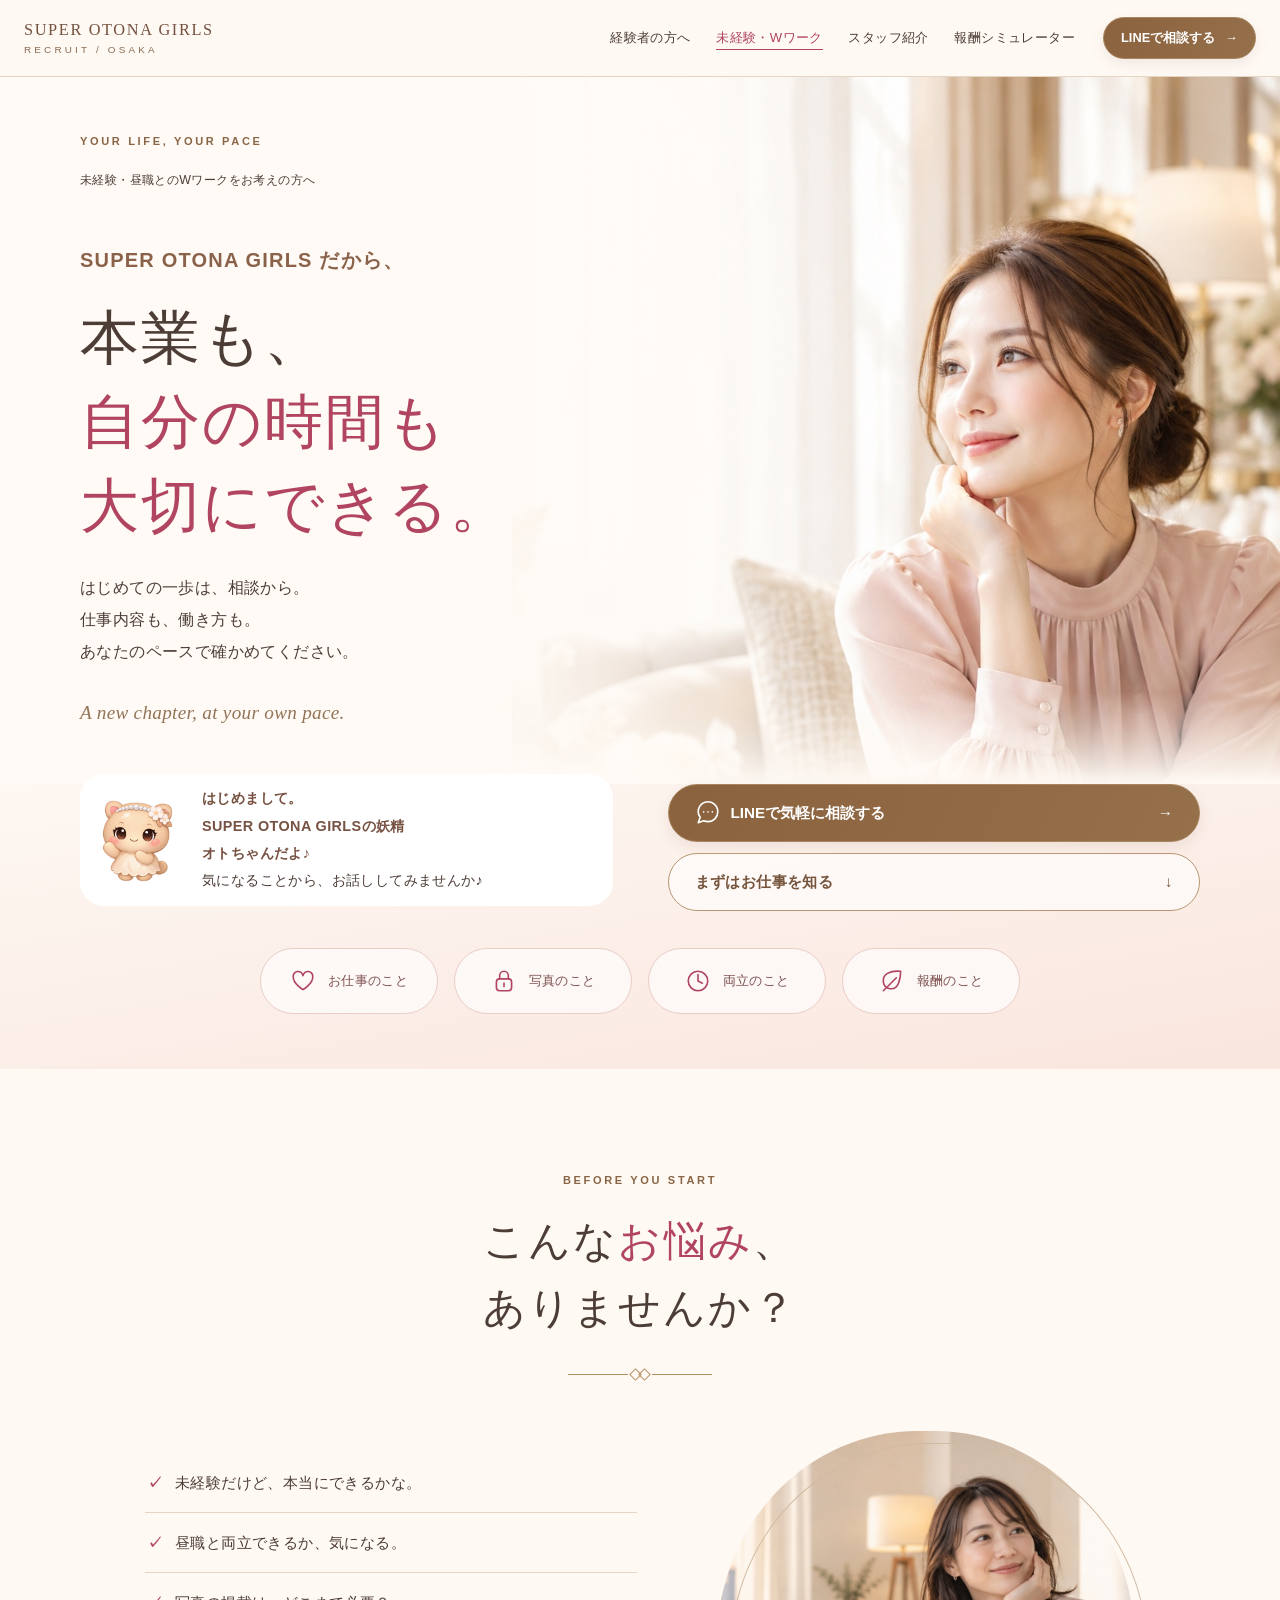
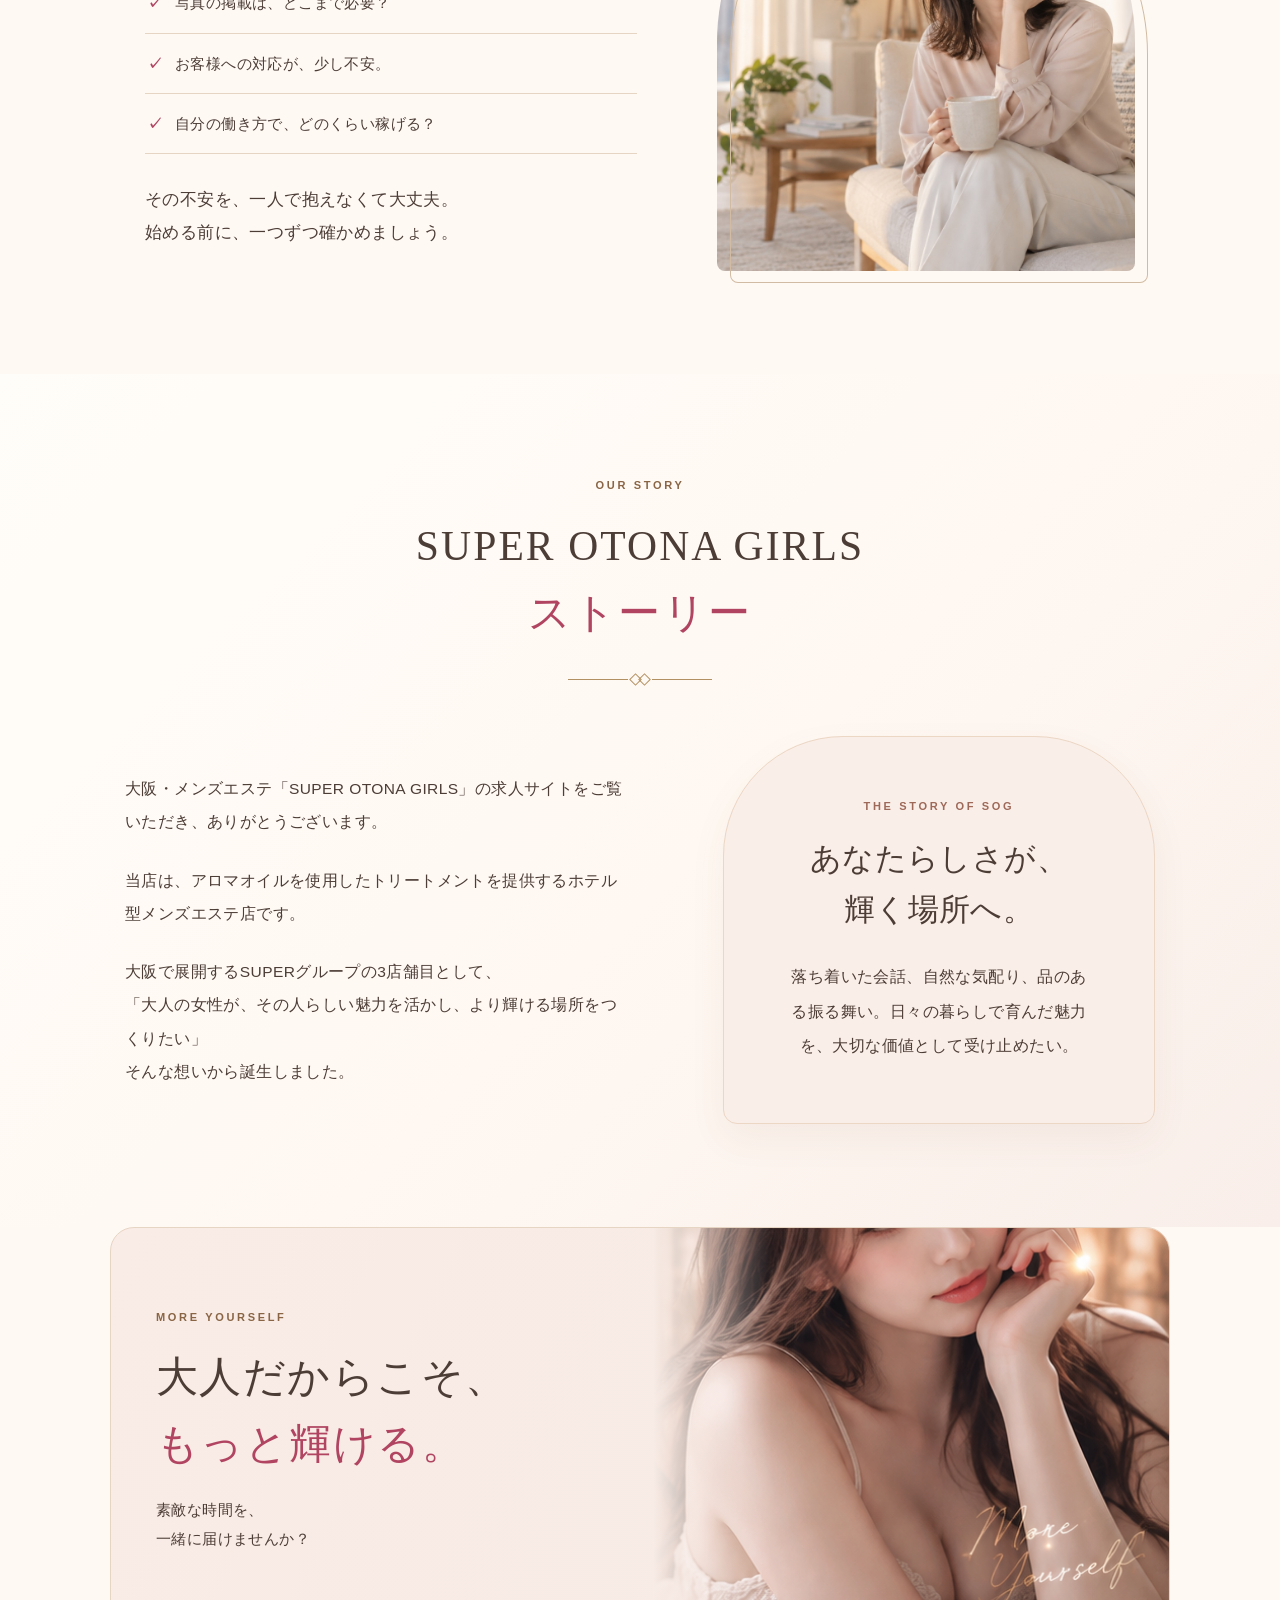
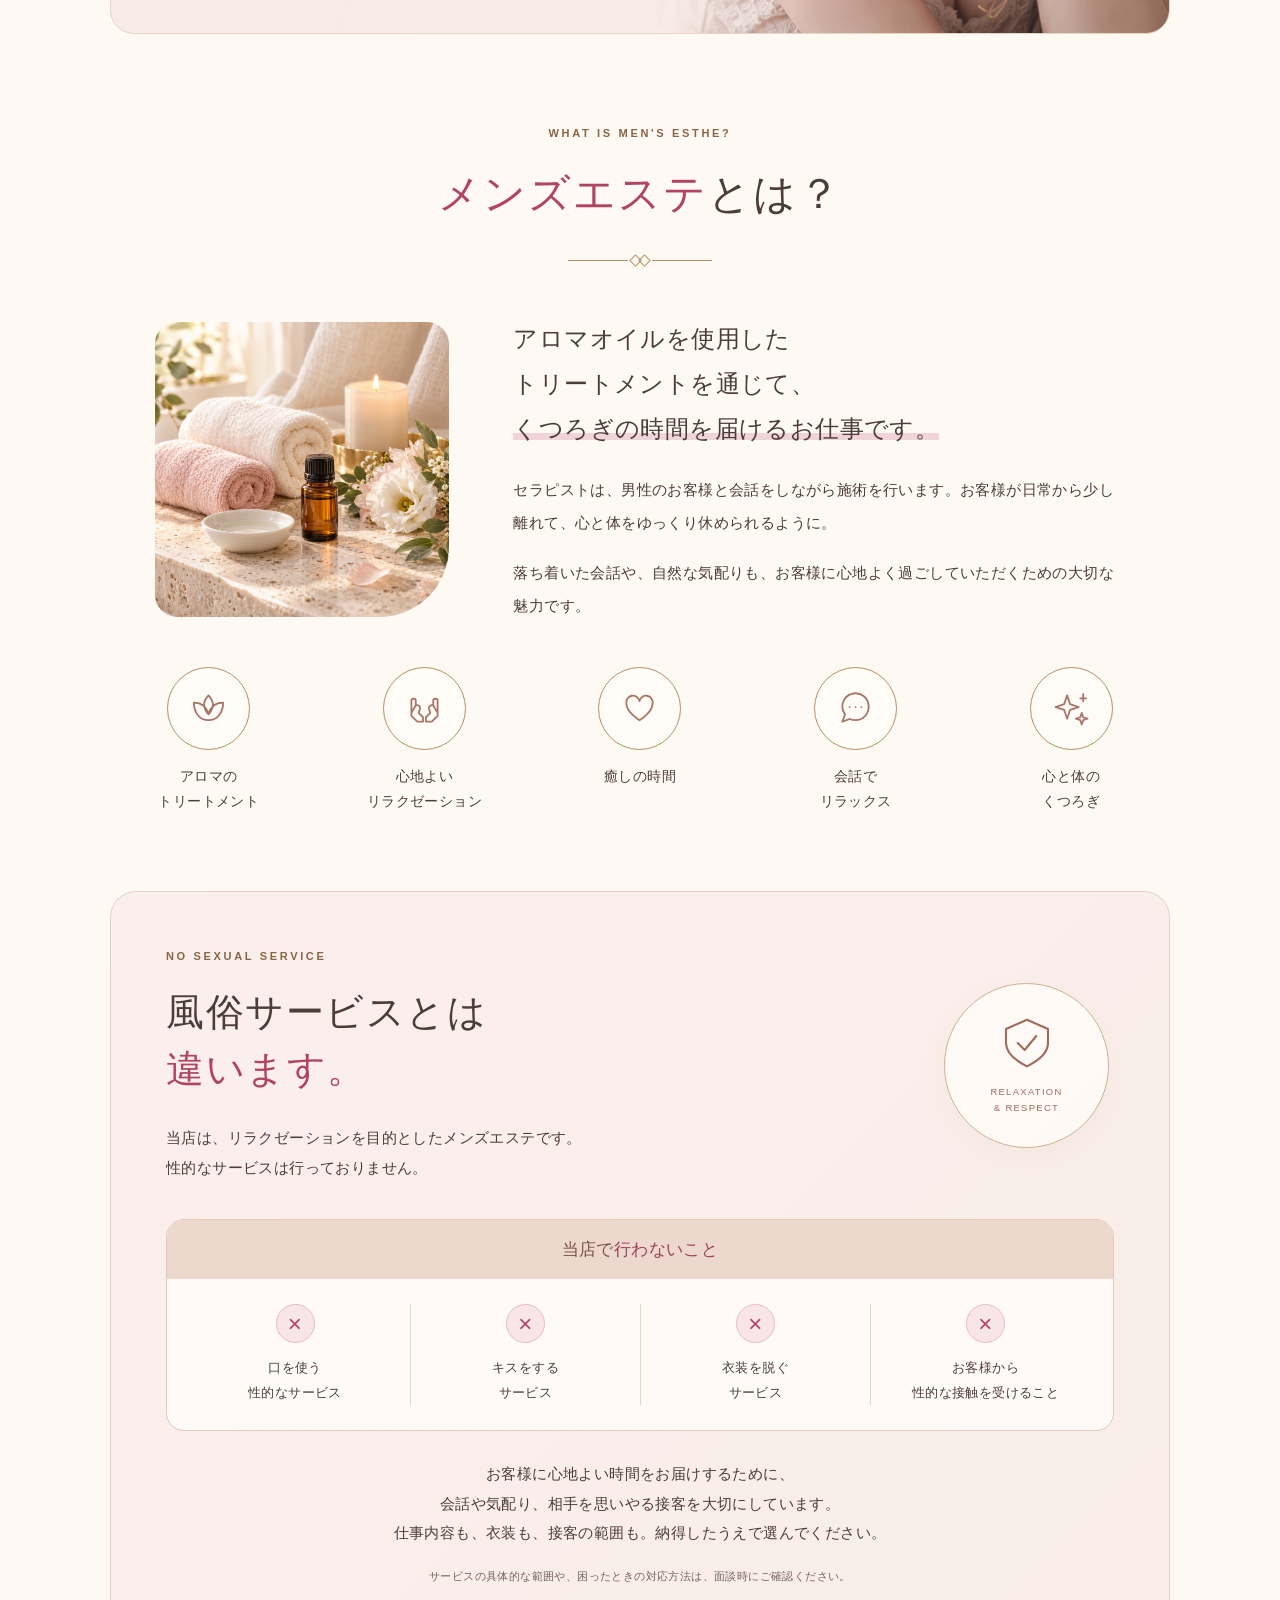
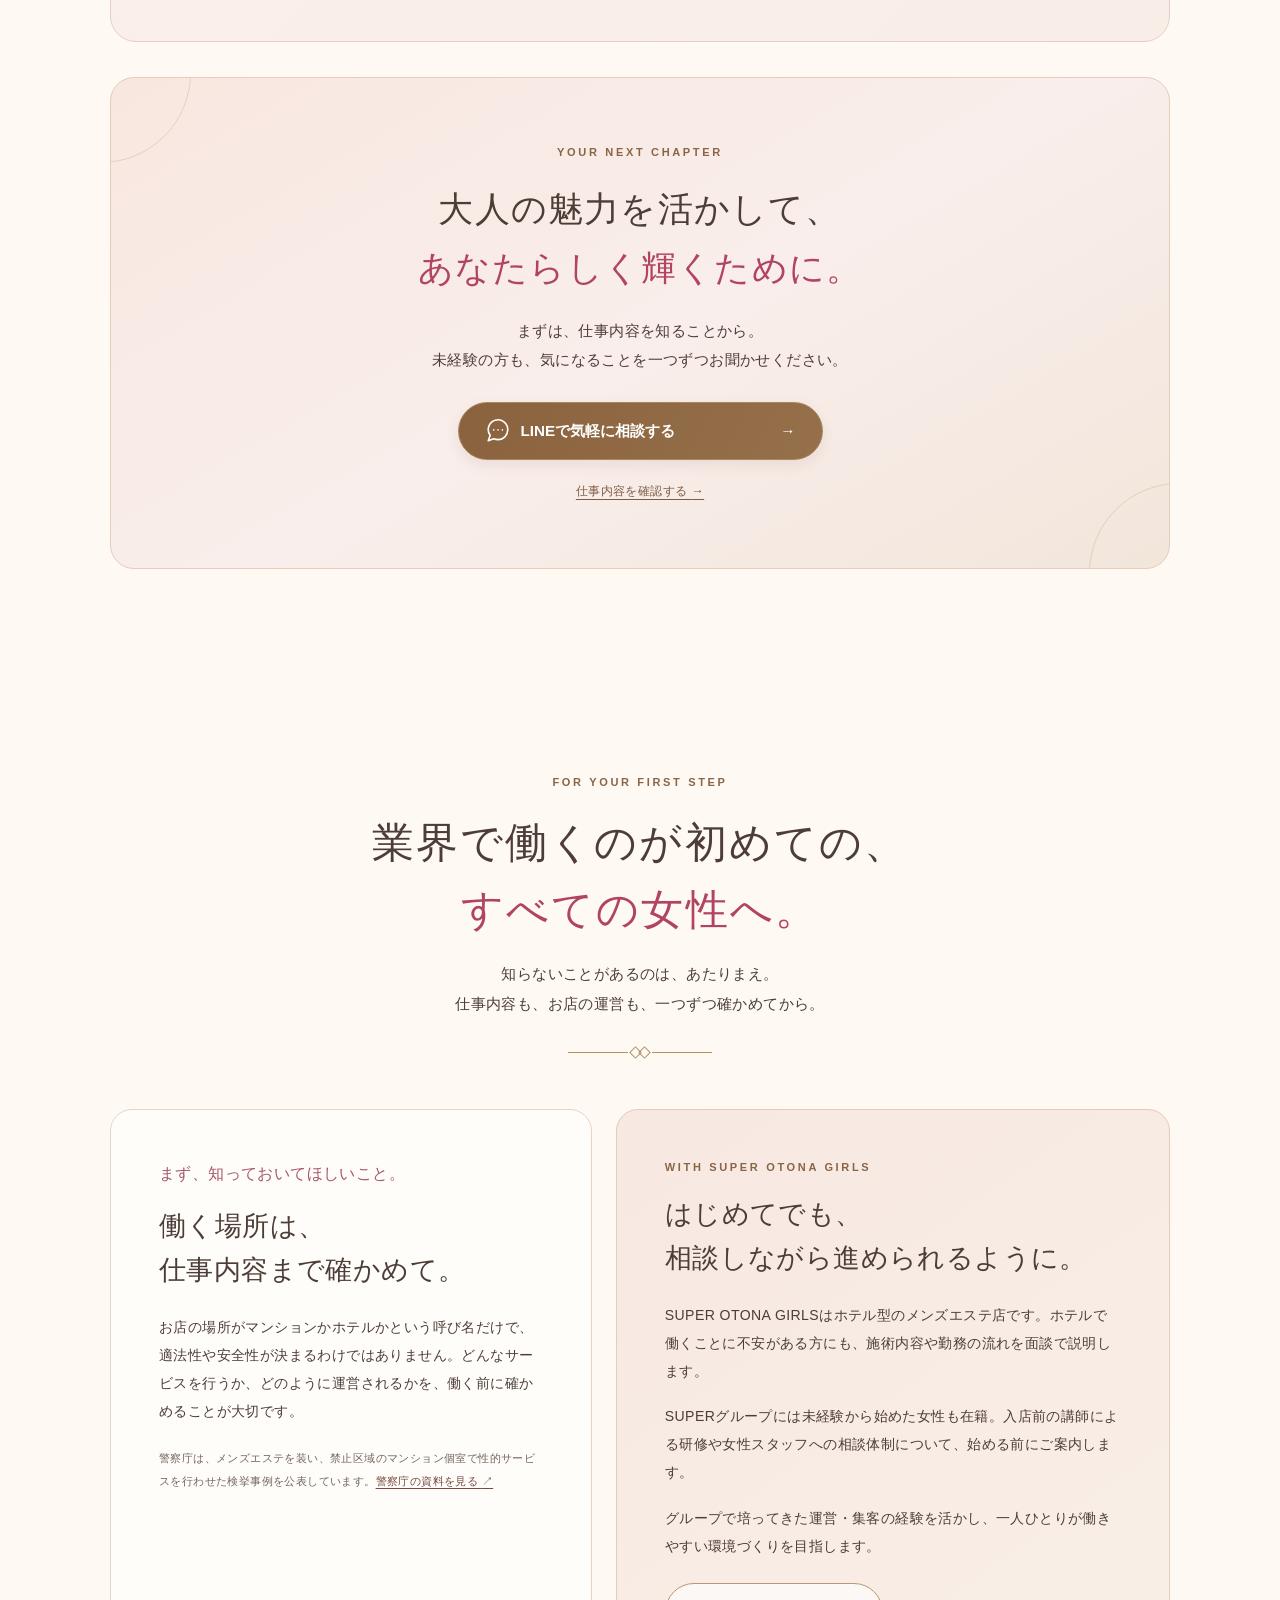
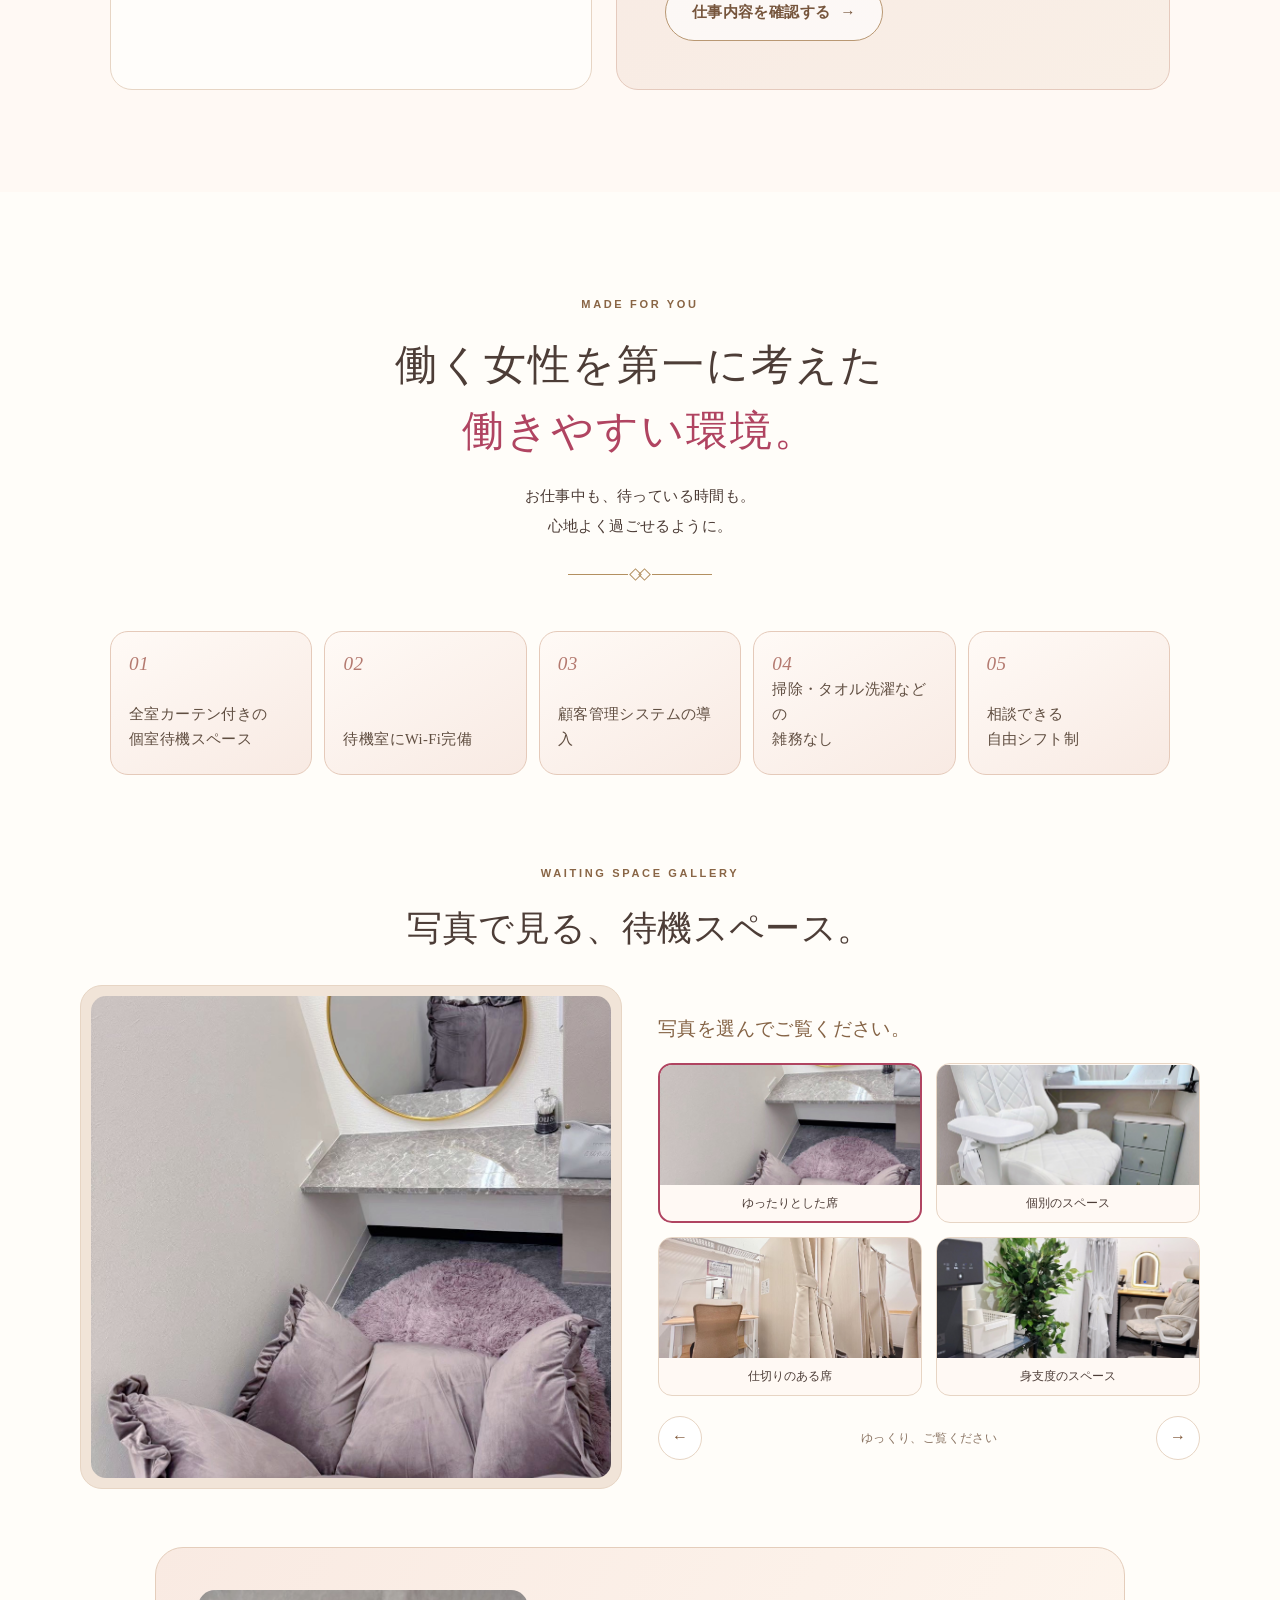
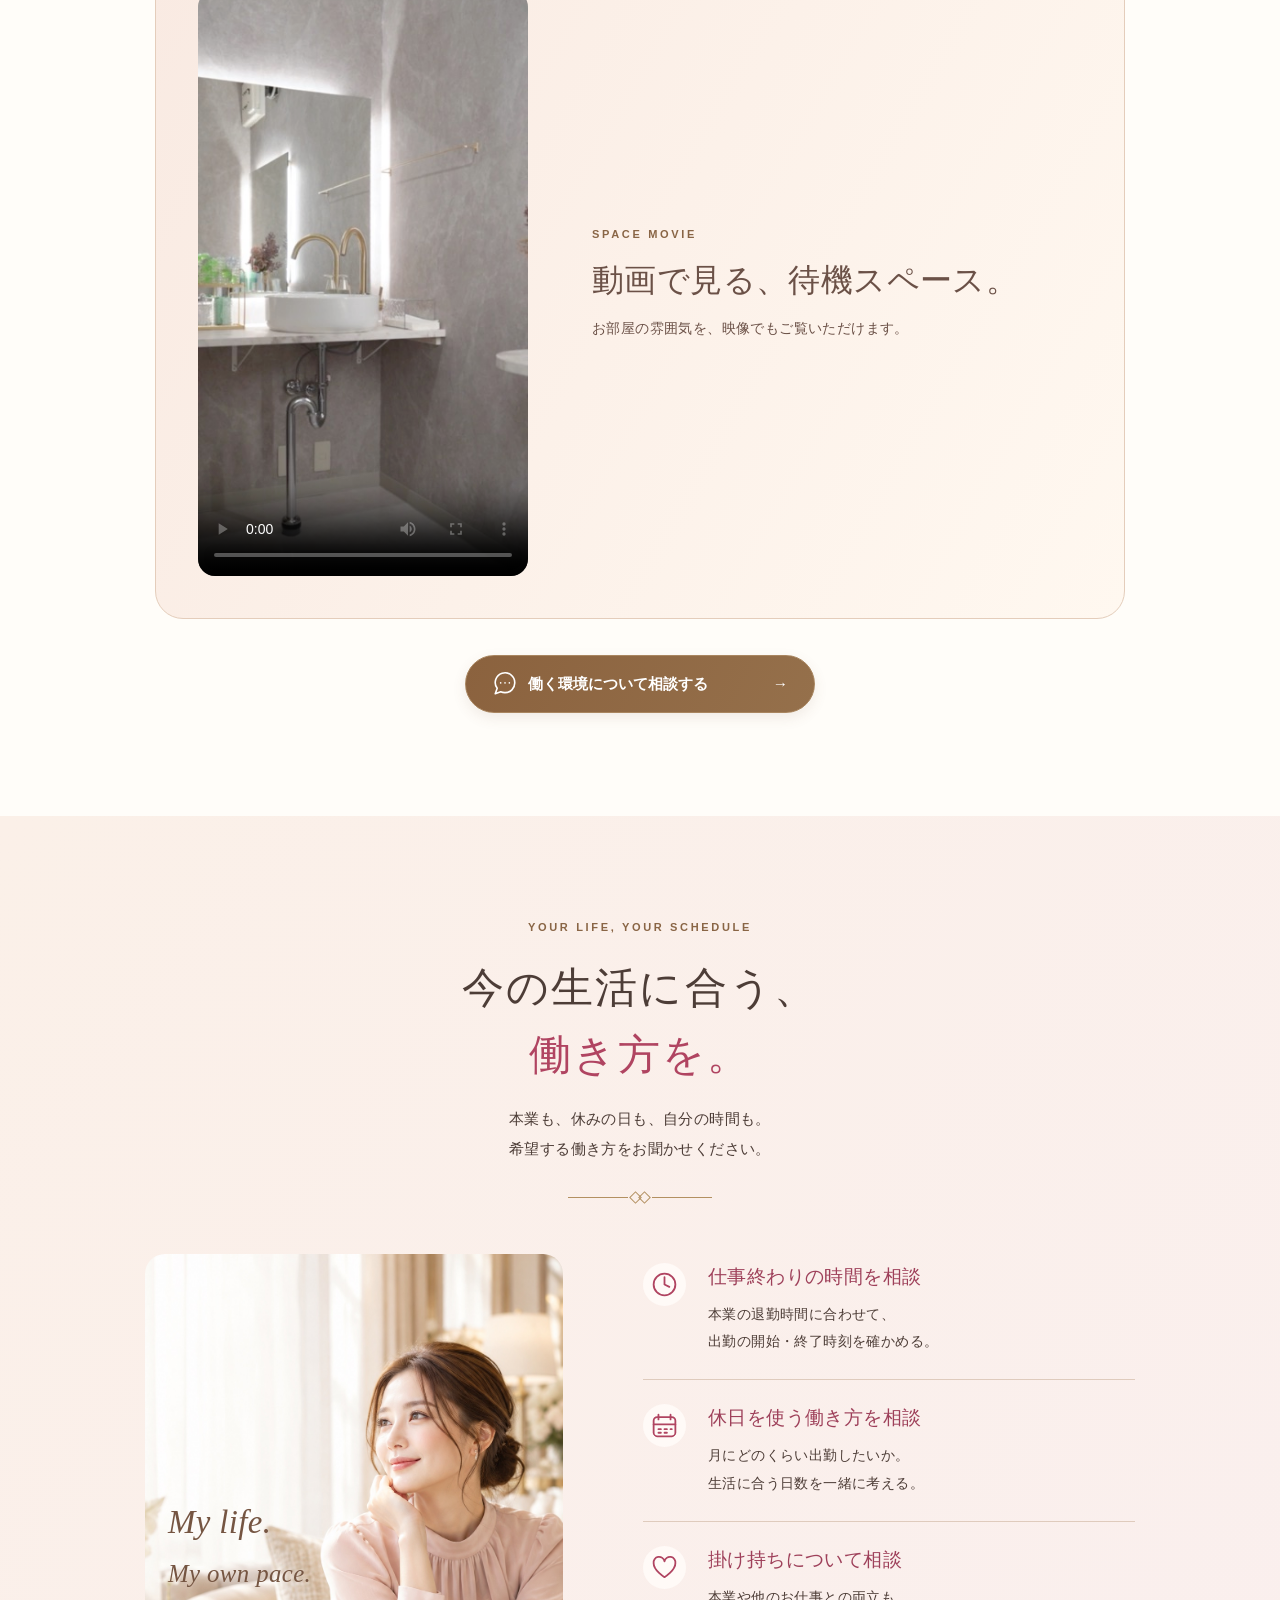
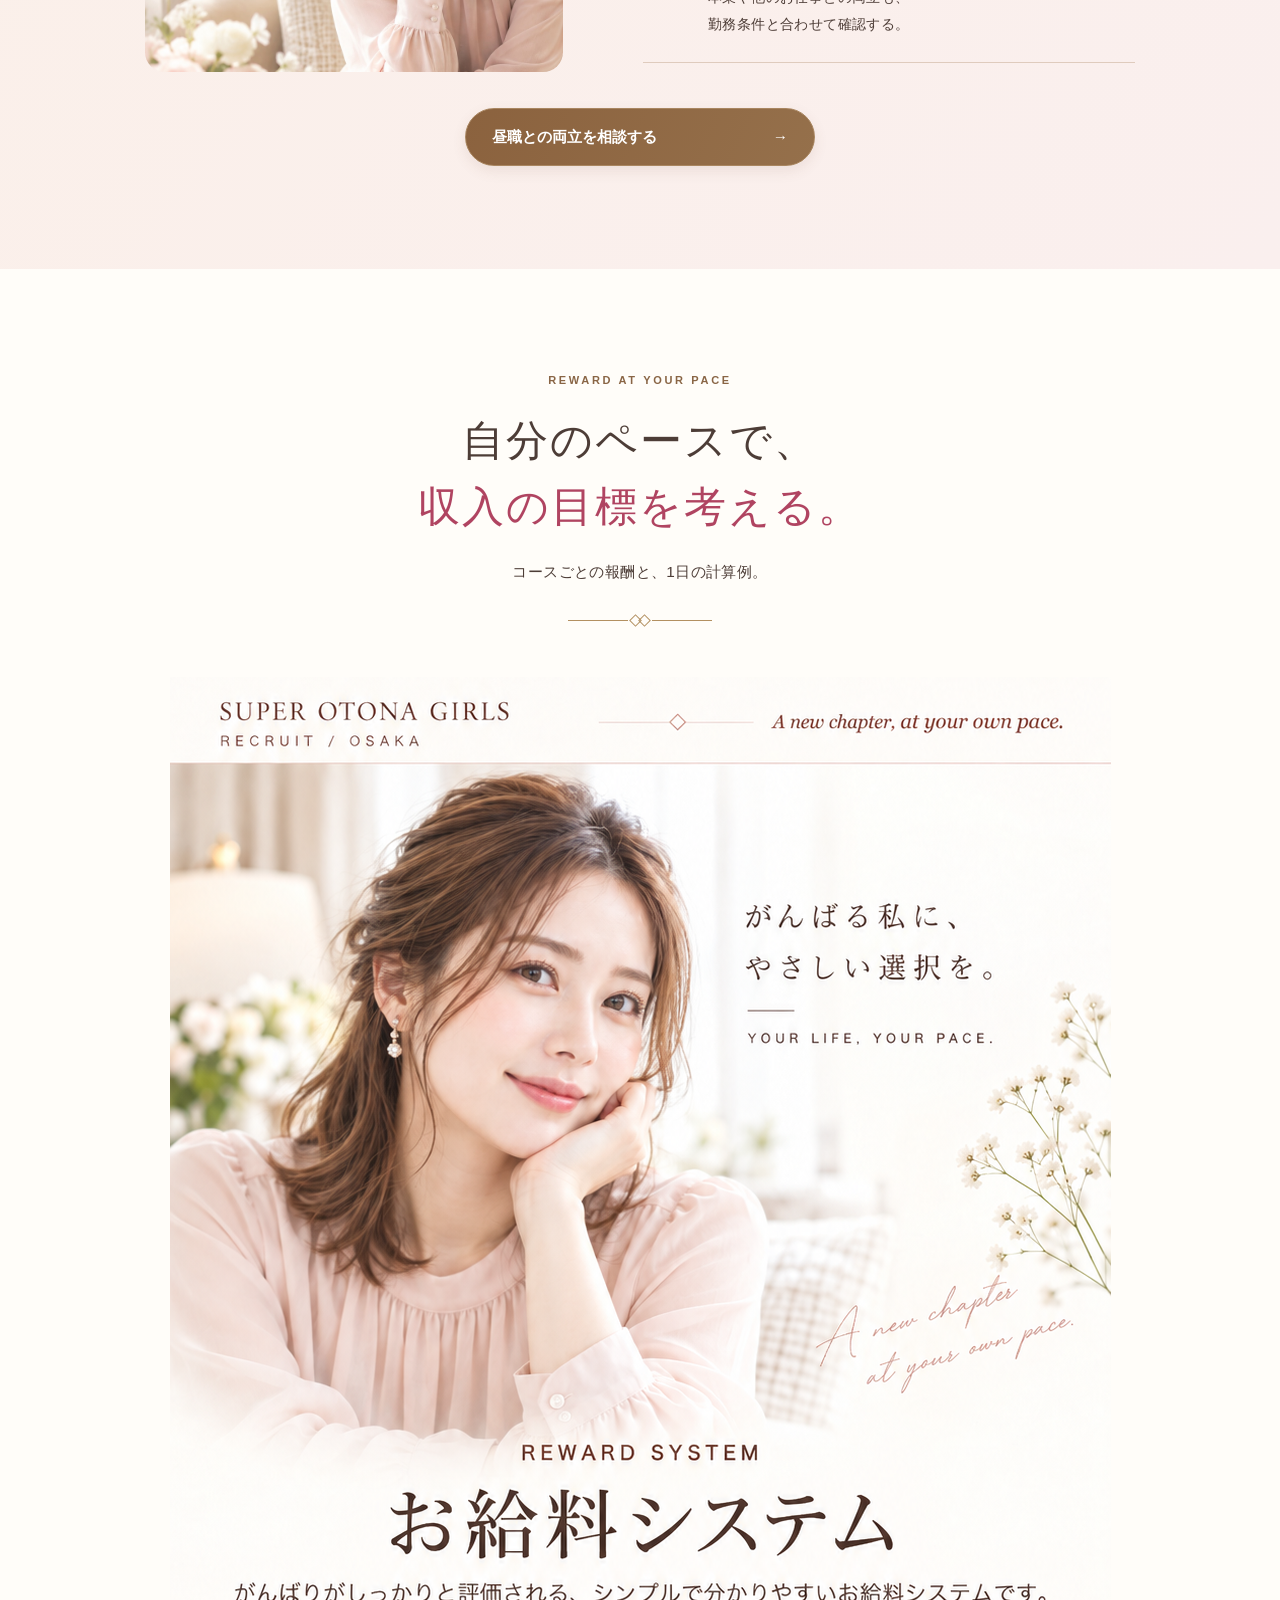
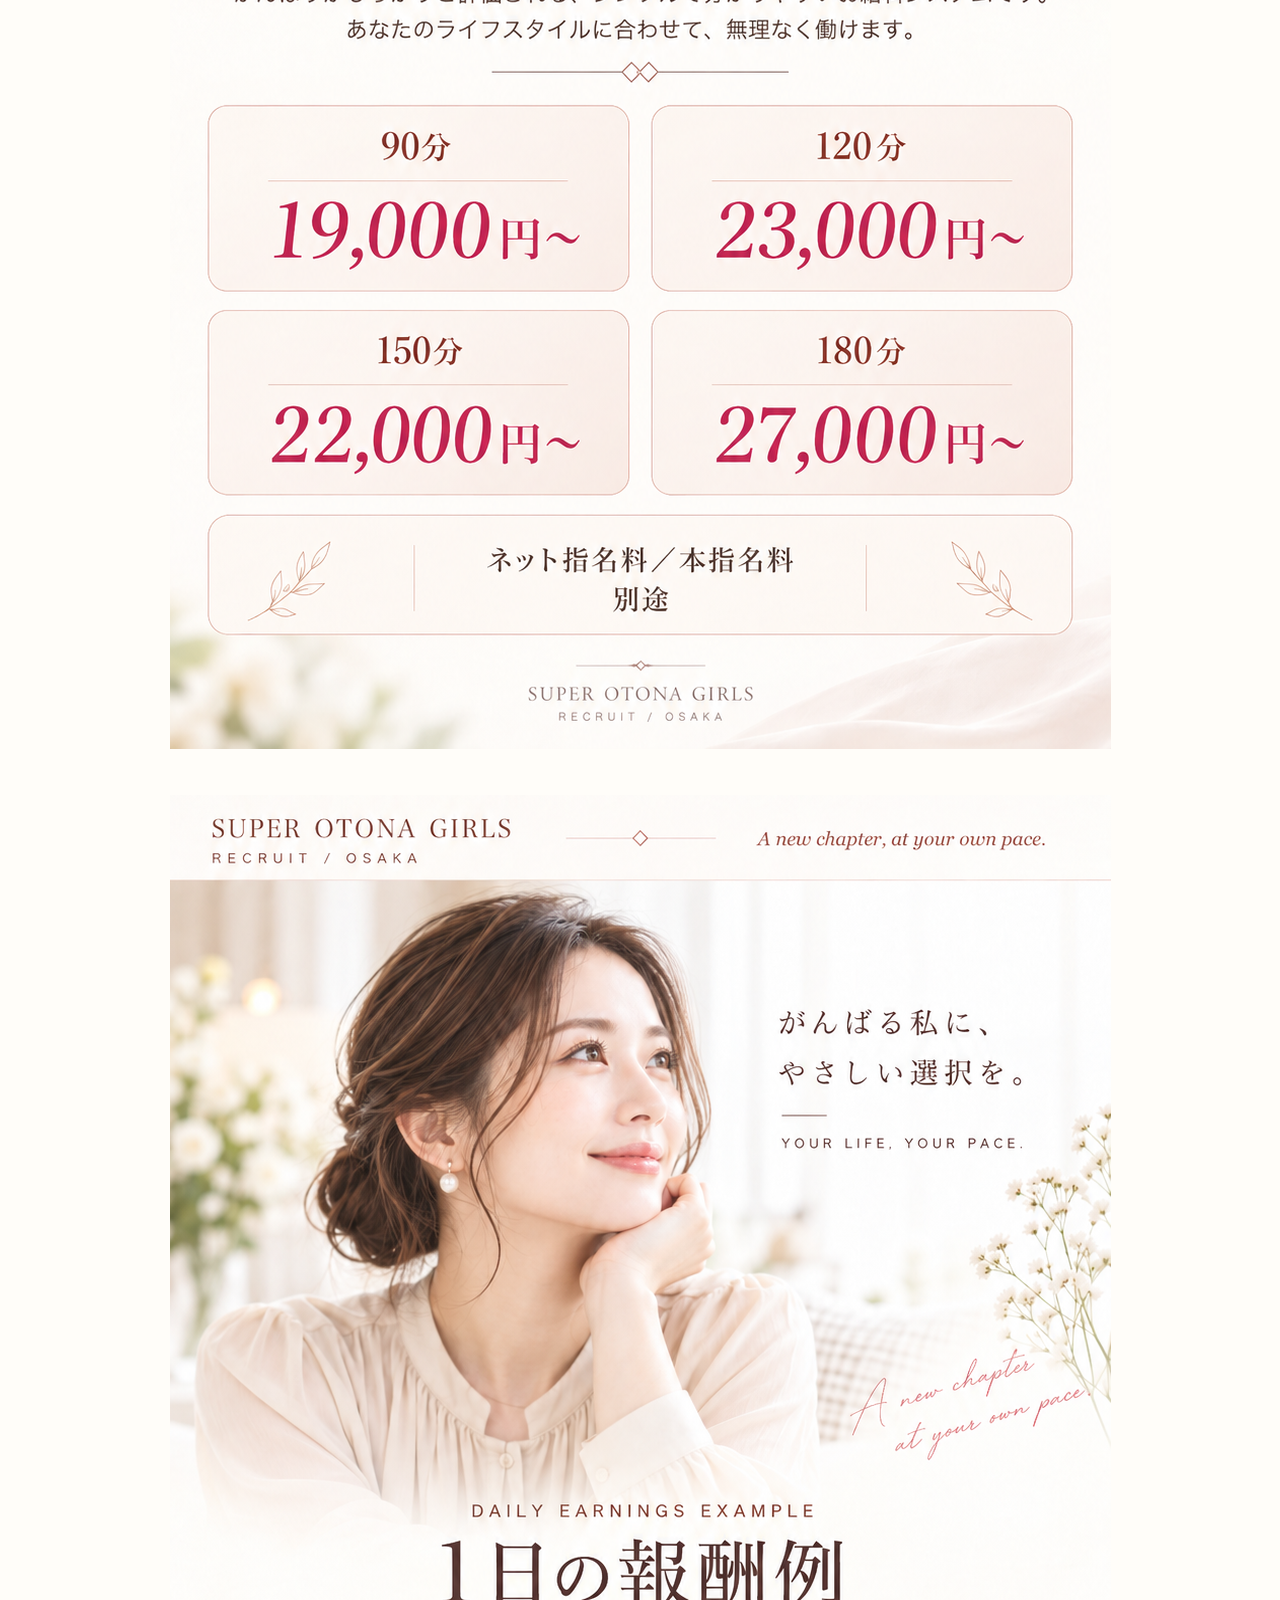
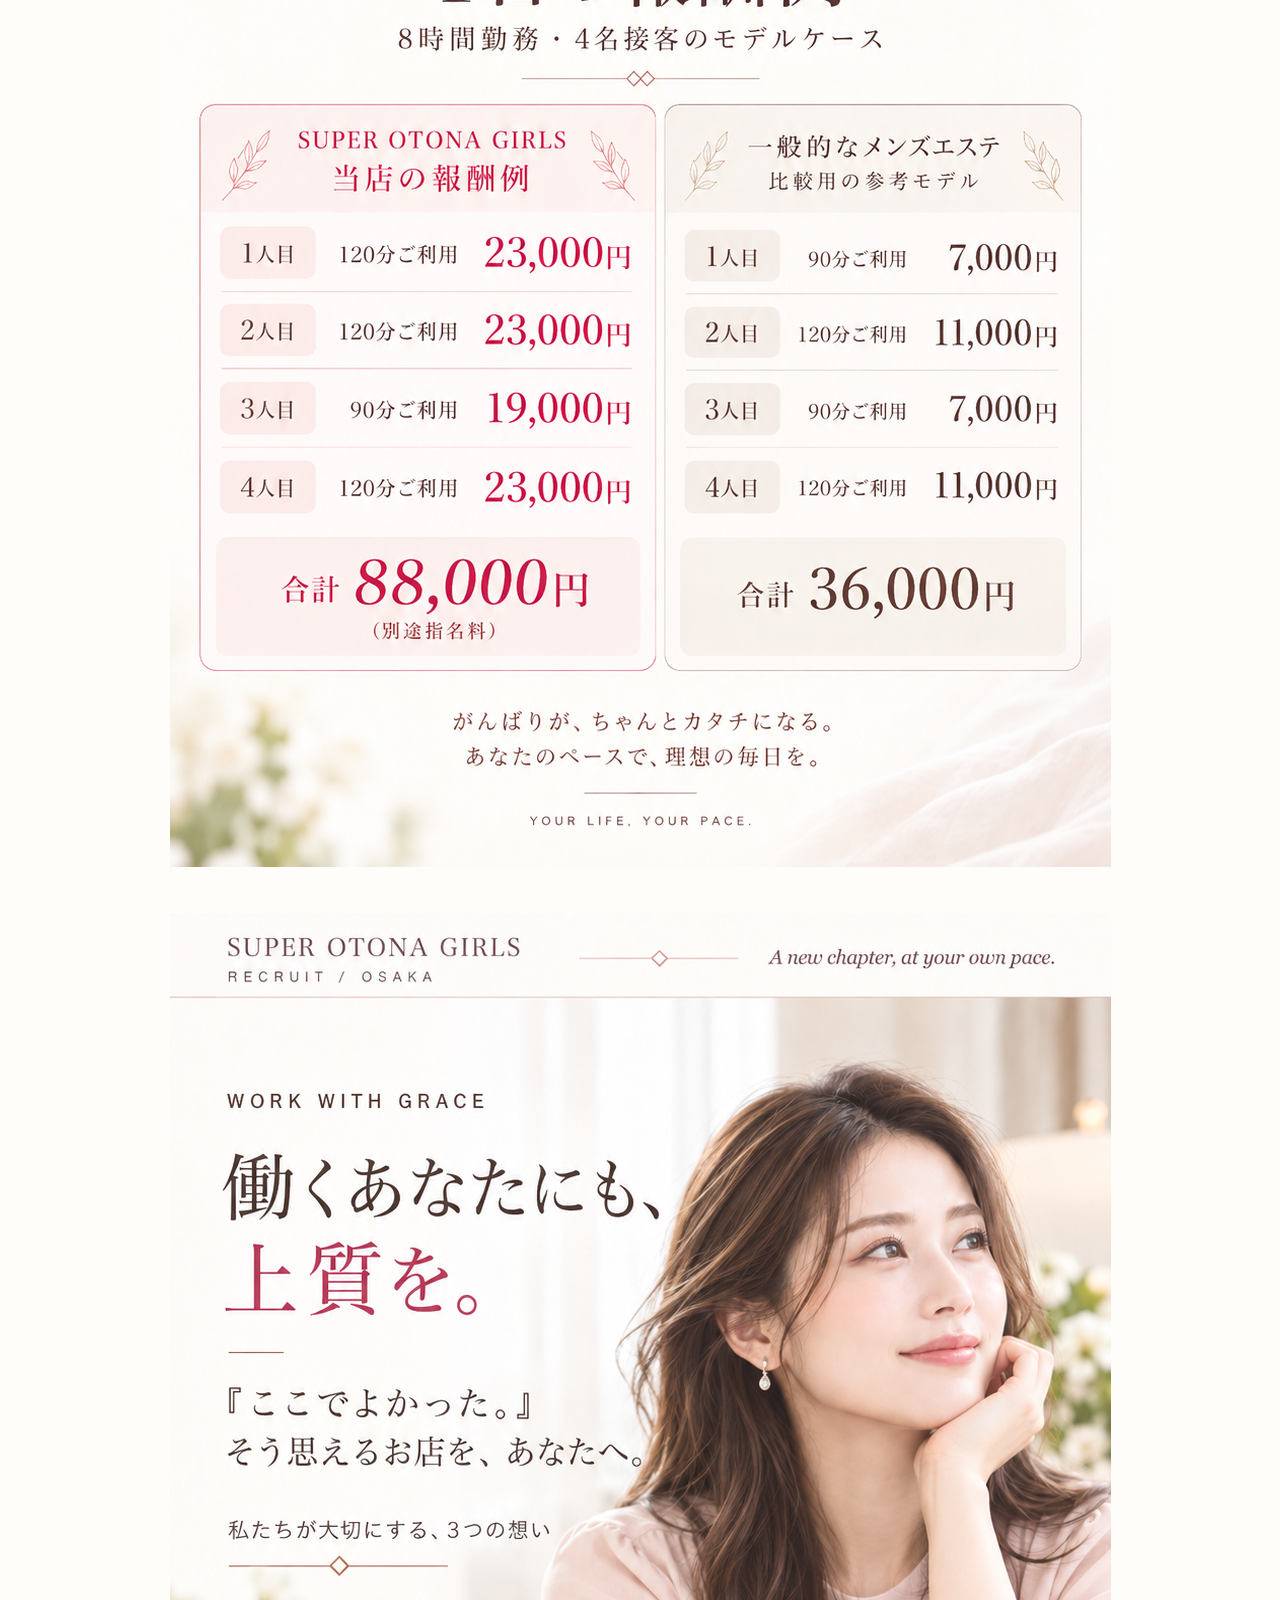
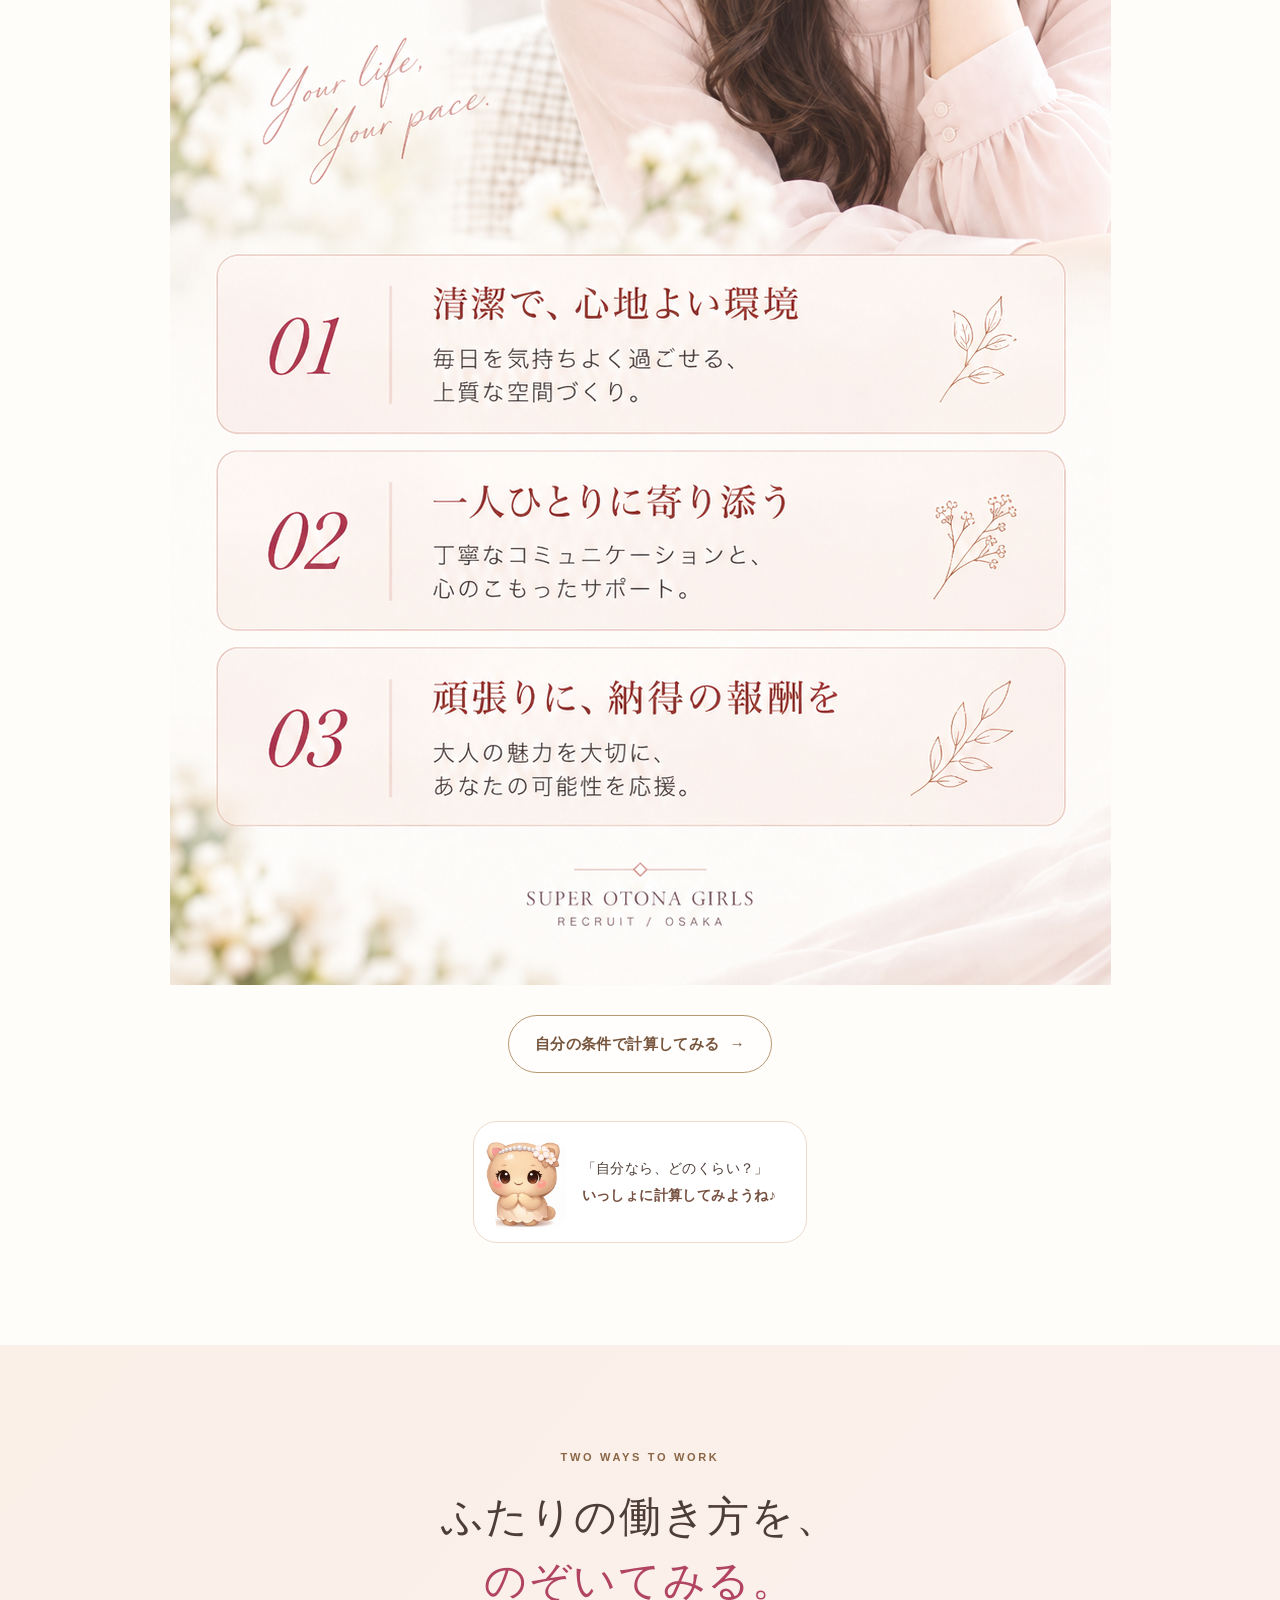
==== beginner.html @ 6b74ca59 "Publish SOG LP review sample" ====
<!doctype html>
<html lang="ja">
<head>
  <meta charset="utf-8"><meta name="viewport" content="width=device-width, initial-scale=1"><meta name="robots" content="noindex,nofollow"><meta name="theme-color" content="#fff9f4">
  <meta name="description" content="SUPER OTONA GIRLSの未経験・Wワーク向け求人サンプル。仕事内容、働き方、待機環境を一つずつ確認できます。">
  <title>はじめての方へ | SUPER OTONA GIRLS 求人サンプル</title>
  <link rel="icon" href="favicon.svg" type="image/svg+xml">
  <link rel="stylesheet" href="tokens.css"><link rel="stylesheet" href="base.css"><link rel="stylesheet" href="components.css"><link rel="stylesheet" href="pages.css?v=20"><link rel="stylesheet" href="beginner.css?v=7"><link rel="stylesheet" href="beginner-service.css?v=1">
  <script defer src="config.js"></script><script defer src="main.js"></script><script defer src="animations.js"></script>
</head>
<body data-page="beginner">
  <svg class="b-symbols" xmlns="http://www.w3.org/2000/svg" aria-hidden="true"><defs>
    <symbol id="b-heart" viewBox="0 0 24 24"><path d="M12 20S3 14.5 3 8.5A4.5 4.5 0 0 1 12 7a4.5 4.5 0 0 1 9 1.5C21 14.5 12 20 12 20Z"/></symbol>
    <symbol id="b-lock" viewBox="0 0 24 24"><rect x="5" y="10" width="14" height="11" rx="3"/><path d="M8 10V7a4 4 0 0 1 8 0v3m-4 4v3"/></symbol>
    <symbol id="b-clock" viewBox="0 0 24 24"><circle cx="12" cy="12" r="9"/><path d="M12 6v6l4 2"/></symbol>
    <symbol id="b-chat" viewBox="0 0 24 24"><path d="M21 11a9 9 0 0 1-9 9 10 10 0 0 1-4-.8L3 21l1.8-5A9 9 0 1 1 21 11Z"/><path d="M8 11h.01m4 0h.01m4 0h.01"/></symbol>
    <symbol id="b-book" viewBox="0 0 24 24"><path d="M12 5c-3-2-6-2-9-1v15c3-1 6-1 9 1 3-2 6-2 9-1V4c-3-1-6-1-9 1Zm0 0v15"/></symbol>
    <symbol id="b-leaf" viewBox="0 0 24 24"><path d="M20 3C10 2 3 6 4 13s11 9 14 1c2-5 2-11 2-11ZM4 21 16 9"/></symbol>
    <symbol id="b-calendar" viewBox="0 0 24 24"><rect x="3" y="5" width="18" height="16" rx="3"/><path d="M7 3v4m10-4v4M3 11h18m-14 4h2m3 0h2m3 0h1m-11 3h2m3 0h2"/></symbol>
    <symbol id="b-arrow" viewBox="0 0 24 24"><path d="M5 12h14m-5-5 5 5-5 5"/></symbol>
    <symbol id="b-lotus" viewBox="0 0 24 24"><path d="M12 3c-4 4-4 9 0 13 4-4 4-9 0-13Zm0 13C10 9 5 8 2 8c0 7 4 12 10 12 6 0 10-5 10-12-3 0-8 1-10 8Z"/></symbol>
    <symbol id="b-hands" viewBox="0 0 24 24"><path d="m3 15 3-5a2 2 0 0 1 3 2l-1 3 3 3v3H7l-4-4V6a2 2 0 0 1 3 0v4m15 5-3-5a2 2 0 0 0-3 2l1 3-3 3v3h4l4-4V6a2 2 0 0 0-3 0v4"/></symbol>
    <symbol id="b-sparkles" viewBox="0 0 24 24"><path d="m9 3 2 6 6 2-6 2-2 6-2-6-6-2 6-2 2-6Zm10 12 1 3 3 1-3 1-1 3-1-3-3-1 3-1 1-3Zm1-13v5m-2-2h4"/></symbol>
    <symbol id="b-shield" viewBox="0 0 24 24"><path d="M12 2 3 6v6c0 5 5 8 9 10 4-2 9-5 9-10V6l-9-4Z"/><path d="m8 12 3 3 5-6"/></symbol>
  </defs></svg>
  <header class="site-header"><div class="header-inner"><a class="brand" href="index.html">SUPER OTONA GIRLS<small>RECRUIT / OSAKA</small></a><button class="menu-toggle" type="button" aria-label="メニューを開く" aria-expanded="false" aria-controls="main-nav">☰</button><nav id="main-nav" class="nav-links" aria-label="メインメニュー"><a href="index.html">経験者の方へ</a><a href="beginner.html" aria-current="page">未経験・Wワーク</a><a href="staff.html">スタッフ紹介</a><a href="simulator.html">報酬シミュレーター</a></nav><button class="button button--small header-cta" type="button" data-line>LINEで相談する <span aria-hidden="true">→</span></button></div></header>
  <main>
    <section class="b-hero" aria-labelledby="beginner-title">
      <div class="b-hero-visual">
        <img class="b-hero-photo" src="hero-beginner-soft-v2.jpg" alt="柔らかな光のあるラウンジで過ごす成人女性のイメージ" width="1024" height="1536" fetchpriority="high">
        <div class="container b-hero-body"><div class="b-hero-copy">
          <span class="b-eyebrow">YOUR LIFE, YOUR PACE</span>
          <p class="b-hero-kicker">未経験・昼職とのWワークをお考えの方へ</p>
          <h1 id="beginner-title"><span class="b-hero-name">SUPER OTONA GIRLS だから、</span><br>本業も、<br><em>自分の時間も<br>大切にできる。</em></h1>
          <p class="b-hero-lead">はじめての一歩は、相談から。<br>仕事内容も、働き方も。<br>あなたのペースで確かめてください。</p>
          <span class="b-hero-signature" aria-hidden="true">A new chapter, at your own pace.</span>
        </div></div>
      </div>
      <div class="container b-hero-bottom">
        <div class="b-guide b-guide--hero"><span class="b-mascot b-mascot--variant" aria-hidden="true"><img src="otochan-wave.png" alt="" width="1214" height="1295"></span><p><strong>はじめまして。<br>SUPER OTONA GIRLSの妖精<br>オトちゃんだよ♪</strong><br>気になることから、<br class="b-mobile-only">お話ししてみませんか♪</p></div>
        <div class="b-hero-actions"><button class="button" type="button" data-line><svg class="b-icon" aria-hidden="true"><use href="#b-chat"/></svg>LINEで気軽に相談する <span aria-hidden="true">→</span></button><a class="button button--outline" href="#before-start">まずはお仕事を知る <span aria-hidden="true">↓</span></a></div>
        <nav class="b-quicklinks" aria-label="はじめての方の確認ポイント"><a href="#before-start"><svg class="b-icon" aria-hidden="true"><use href="#b-heart"/></svg><span>お仕事のこと</span></a><a href="#faq-privacy"><svg class="b-icon" aria-hidden="true"><use href="#b-lock"/></svg><span>写真のこと</span></a><a href="#schedule"><svg class="b-icon" aria-hidden="true"><use href="#b-clock"/></svg><span>両立のこと</span></a><a href="#beginner-reward"><svg class="b-icon" aria-hidden="true"><use href="#b-leaf"/></svg><span>報酬のこと</span></a></nav>
      </div>
    </section>

    <section class="b-section b-section--cream" id="before-start" aria-labelledby="before-title"><div class="container">
      <div class="b-heading reveal"><span class="b-eyebrow">BEFORE YOU START</span><h2 id="before-title">こんな<span>お悩み</span>、<br>ありませんか？</h2><i class="b-ornament" aria-hidden="true"></i></div>
      <div class="b-concerns-layout">
        <div class="b-concerns-copy reveal"><ul class="b-checks"><li>未経験だけど、本当にできるかな。</li><li>昼職と両立できるか、気になる。</li><li>写真の掲載は、どこまで必要？</li><li>お客様への対応が、少し不安。</li><li>自分の働き方で、どのくらい稼げる？</li></ul><p class="b-gentle-message">その不安を、一人で抱えなくて大丈夫。<br>始める前に、一つずつ確かめましょう。</p></div>
        <figure class="b-editorial-photo reveal" data-delay="1"><img src="hero-beginner.jpg" alt="自分の時間を穏やかに過ごす成人女性のイメージ" width="1600" height="1066" loading="lazy"></figure>
      </div>
    </div></section>

    <section class="b-section b-section--about" id="about-sog" aria-labelledby="about-title"><div class="container">
      <div class="b-heading reveal"><span class="b-eyebrow">OUR STORY</span><h2 id="about-title">SUPER OTONA GIRLS<br><span>ストーリー</span></h2><i class="b-ornament" aria-hidden="true"></i></div>
      <div class="b-about-layout">
        <div class="b-about-copy reveal"><p>大阪・メンズエステ「SUPER OTONA GIRLS」の求人サイトをご覧いただき、ありがとうございます。</p><p>当店は、アロマオイルを使用したトリートメントを提供するホテル型メンズエステ店です。</p><p>大阪で展開するSUPERグループの3店舗目として、<br>「大人の女性が、その人らしい魅力を活かし、より輝ける場所をつくりたい」<br>そんな想いから誕生しました。</p></div>
        <aside class="b-story reveal" data-delay="1" aria-label="SUPER OTONA GIRLSのストーリー"><span class="b-eyebrow">THE STORY OF SOG</span><h3>あなたらしさが、<br>輝く場所へ。</h3><p>落ち着いた会話、自然な気配り、品のある振る舞い。日々の暮らしで育んだ魅力を、大切な価値として受け止めたい。</p></aside>
      </div>
    </div></section>

    <section class="b-section b-service" id="mens-esthe-guide" aria-labelledby="b-service-title"><div class="container">
      <div class="b-service-banner reveal">
        <div class="b-service-banner-copy"><span class="b-eyebrow">MORE YOURSELF</span><p>大人だからこそ、<br><em>もっと輝ける。</em></p><span>素敵な時間を、<br>一緒に届けませんか？</span></div>
        <figure class="b-service-portrait"><img src="beginner-service-guide-original.png" alt="ご提供デザインに使われている成人女性のイメージ" width="809" height="1942" loading="lazy"></figure>
      </div>

      <div class="b-heading b-service-heading reveal"><span class="b-eyebrow">WHAT IS MEN'S ESTHE?</span><h2 id="b-service-title"><span>メンズエステ</span>とは？</h2><i class="b-ornament" aria-hidden="true"></i></div>
      <div class="b-service-definition">
        <figure class="b-service-still reveal"><img src="beginner-aroma-still.jpg" alt="アロマオイルと淡いピンクのタオル、花を置いたリラクゼーションのイメージ" width="1024" height="1024" loading="lazy"></figure>
        <div class="b-service-description reveal" data-delay="1"><p class="b-service-lead">アロマオイルを使用した<br>トリートメントを通じて、<br><strong>くつろぎの時間を届ける<span class="b-service-nowrap">お仕事です。</span></strong></p><p>セラピストは、男性のお客様と会話をしながら施術を行います。お客様が日常から少し離れて、心と体をゆっくり休められるように。</p><p>落ち着いた会話や、自然な気配りも、お客様に心地よく過ごしていただくための大切な魅力です。</p></div>
      </div>
      <ul class="b-service-values" aria-label="メンズエステで大切にすること">
        <li class="reveal"><span><svg class="b-icon" aria-hidden="true"><use href="#b-lotus"/></svg></span><p>アロマの<br>トリートメント</p></li>
        <li class="reveal" data-delay="1"><span><svg class="b-icon" aria-hidden="true"><use href="#b-hands"/></svg></span><p>心地よい<br>リラクゼーション</p></li>
        <li class="reveal" data-delay="2"><span><svg class="b-icon" aria-hidden="true"><use href="#b-heart"/></svg></span><p>癒しの時間</p></li>
        <li class="reveal"><span><svg class="b-icon" aria-hidden="true"><use href="#b-chat"/></svg></span><p>会話で<br>リラックス</p></li>
        <li class="reveal" data-delay="1"><span><svg class="b-icon" aria-hidden="true"><use href="#b-sparkles"/></svg></span><p>心と体の<br>くつろぎ</p></li>
      </ul>

      <div class="b-service-boundaries">
        <div class="b-service-boundary-heading reveal"><div><span class="b-eyebrow">NO SEXUAL SERVICE</span><h3>風俗サービスとは<br><span>違います。</span></h3><p>当店は、リラクゼーションを目的としたメンズエステです。<br class="b-service-desktop-break">性的なサービスは行っておりません。</p></div><div class="b-service-shield" aria-hidden="true"><svg class="b-icon"><use href="#b-shield"/></svg><span>RELAXATION<br>& RESPECT</span></div></div>
        <div class="b-service-no-list reveal"><h4>当店で<span>行わないこと</span></h4><ul>
          <li><span class="b-service-no-mark" aria-hidden="true">×</span><p>口を使う<br><strong>性的なサービス</strong></p></li>
          <li><span class="b-service-no-mark" aria-hidden="true">×</span><p>キスをする<br><strong>サービス</strong></p></li>
          <li><span class="b-service-no-mark" aria-hidden="true">×</span><p>衣装を脱ぐ<br><strong>サービス</strong></p></li>
          <li><span class="b-service-no-mark" aria-hidden="true">×</span><p>お客様から<br><strong>性的な接触を受けること</strong></p></li>
        </ul></div>
        <p class="b-service-respect reveal">お客様に心地よい時間をお届けするために、<br class="b-service-desktop-break">会話や気配り、相手を思いやる接客を大切にしています。<br class="b-service-desktop-break">仕事内容も、衣装も、接客の範囲も。納得したうえで選んでください。</p>
        <p class="b-note b-note--center">サービスの具体的な範囲や、困ったときの対応方法は、面談時にご確認ください。</p>
      </div>

      <div class="b-service-closing reveal"><span class="b-eyebrow">YOUR NEXT CHAPTER</span><h3>大人の魅力を活かして、<br><span>あなたらしく輝くために。</span></h3><p>まずは、仕事内容を知ることから。<br>未経験の方も、気になることを一つずつお聞かせください。</p><button class="button" type="button" data-line><svg class="b-icon" aria-hidden="true"><use href="#b-chat"/></svg>LINEで気軽に相談する <span aria-hidden="true">→</span></button><a class="b-service-detail-link" href="#mens-esthe-guide">仕事内容を確認する <span aria-hidden="true">→</span></a></div>
    </div></section>

    <section class="b-section b-section--firsttime" id="firsttime" aria-labelledby="firsttime-title"><div class="container">
      <div class="b-heading reveal"><span class="b-eyebrow">FOR YOUR FIRST STEP</span><h2 id="firsttime-title">業界で働くのが初めての、<br><span>すべての女性へ。</span></h2><p>知らないことがあるのは、あたりまえ。<br>仕事内容も、お店の運営も、一つずつ確かめてから。</p><i class="b-ornament" aria-hidden="true"></i></div>
      <div class="b-firsttime-layout">
        <div class="b-firsttime-lead reveal"><p class="b-small-heading">まず、知っておいてほしいこと。</p><h3>働く場所は、<br>仕事内容まで確かめて。</h3><p>お店の場所がマンションかホテルかという呼び名だけで、適法性や安全性が決まるわけではありません。どんなサービスを行うか、どのように運営されるかを、働く前に確かめることが大切です。</p><p class="b-note">警察庁は、メンズエステを装い、禁止区域のマンション個室で性的サービスを行わせた検挙事例を公表しています。<a href="https://www.npa.go.jp/bureau/safetylife/hoan/jinshintorihiki/R6fuuzokukannkeijihanntorisimarijyoukyou.pdf" target="_blank" rel="noopener noreferrer">警察庁の資料を見る <span aria-hidden="true">↗</span></a></p></div>
        <div class="b-firsttime-promise reveal" data-delay="1"><span class="b-eyebrow">WITH SUPER OTONA GIRLS</span><h3>はじめてでも、<br>相談しながら進められるように。</h3><p>SUPER OTONA GIRLSはホテル型のメンズエステ店です。ホテルで働くことに不安がある方にも、施術内容や勤務の流れを面談で説明します。</p><p>SUPERグループには未経験から始めた女性も在籍。入店前の講師による研修や女性スタッフへの相談体制について、始める前にご案内します。</p><p>グループで培ってきた運営・集客の経験を活かし、一人ひとりが働きやすい環境づくりを目指します。</p><a class="button button--outline" href="#mens-esthe-guide">仕事内容を確認する <span aria-hidden="true">→</span></a></div>
      </div>
    </div></section>

    <section class="b-section" id="lounge" aria-labelledby="lounge-title"><div class="container">
      <div class="b-heading reveal"><span class="b-eyebrow">MADE FOR YOU</span><h2 id="lounge-title">働く女性を第一に考えた<br><span>働きやすい環境。</span></h2><p>お仕事中も、待っている時間も。<br>心地よく過ごせるように。</p><i class="b-ornament" aria-hidden="true"></i></div>
      <ul class="b-comfort-list" aria-label="働く環境の特徴"><li class="reveal"><span>01</span><strong>全室カーテン付きの<br>個室待機スペース</strong></li><li class="reveal" data-delay="1"><span>02</span><strong>待機室にWi-Fi完備</strong></li><li class="reveal" data-delay="2"><span>03</span><strong>顧客管理システムの導入</strong></li><li class="reveal"><span>04</span><strong>掃除・タオル洗濯などの<br>雑務なし</strong></li><li class="reveal" data-delay="1"><span>05</span><strong>相談できる<br>自由シフト制</strong></li></ul>
      <div class="b-heading b-heading--media reveal"><span class="b-eyebrow">WAITING SPACE GALLERY</span><h3>写真で見る、待機スペース。</h3></div>
      <div class="gallery gallery--waiting b-gallery reveal" data-gallery>
        <figure class="gallery-main"><img id="gallery-image" src="lounge-seat.jpg" alt="クッションのある椅子と鏡を備えたスペース" width="1108" height="1477" loading="lazy"></figure>
        <div class="b-gallery-side"><p class="b-small-heading">写真を選んでご覧ください。</p><div class="gallery-thumbs">
          <button class="gallery-thumb" type="button" data-gallery-thumb data-src="lounge-seat.jpg" data-alt="クッションのある椅子と鏡を備えたスペース" aria-current="true"><img src="lounge-seat.jpg" alt="" width="1108" height="1477" loading="lazy"><span>ゆったりとした席</span></button>
          <button class="gallery-thumb" type="button" data-gallery-thumb data-src="private-seat.jpg" data-alt="白い椅子と鏡を備えた個別のスペース" aria-current="false"><img src="private-seat.jpg" alt="" width="1049" height="1399" loading="lazy"><span>個別のスペース</span></button>
          <button class="gallery-thumb" type="button" data-gallery-thumb data-src="curtain-booths.jpg" data-alt="カーテンで仕切られた席が並ぶスペース" aria-current="false"><img src="curtain-booths.jpg" alt="" width="1478" height="1108" loading="lazy"><span>仕切りのある席</span></button>
          <button class="gallery-thumb" type="button" data-gallery-thumb data-src="refreshment-space.jpg" data-alt="鏡、ドリンク用の機器、身支度用の席があるスペース" aria-current="false"><img src="refreshment-space.jpg" alt="" width="1108" height="1477" loading="lazy"><span>身支度のスペース</span></button>
        </div><div class="gallery-controls"><button type="button" data-gallery-prev aria-label="前の写真">←</button><span>ゆっくり、ご覧ください</span><button type="button" data-gallery-next aria-label="次の写真">→</button></div></div>
      </div>
      <figure class="b-waiting-video reveal"><video controls playsinline preload="metadata" poster="video-poster.jpg" aria-label="待機スペースの紹介動画"><source src="waiting-room.mp4" type="video/mp4">お使いのブラウザでは動画を再生できません。</video><figcaption><span class="b-eyebrow">SPACE MOVIE</span><strong>動画で見る、待機スペース。</strong><span>お部屋の雰囲気を、映像でもご覧いただけます。</span></figcaption></figure>
      <div class="b-section-action reveal"><button class="button" type="button" data-line><svg class="b-icon" aria-hidden="true"><use href="#b-chat"/></svg>働く環境について相談する <span aria-hidden="true">→</span></button></div>
    </div></section>

    <section class="b-section b-section--blush" id="schedule" aria-labelledby="schedule-title"><div class="container">
      <div class="b-heading reveal"><span class="b-eyebrow">YOUR LIFE, YOUR SCHEDULE</span><h2 id="schedule-title">今の生活に合う、<br><span>働き方を。</span></h2><p>本業も、休みの日も、自分の時間も。<br>希望する働き方をお聞かせください。</p><i class="b-ornament" aria-hidden="true"></i></div>
      <div class="b-schedule-layout"><figure class="b-lifestyle-photo reveal"><img src="hero-beginner-soft-v2.jpg" alt="明るいラウンジで過ごす成人女性のイメージ" width="1024" height="1536" loading="lazy"><p>My life.<br><em>My own pace.</em></p></figure><div class="b-schedule-list">
        <article class="b-schedule-item reveal"><svg class="b-icon" aria-hidden="true"><use href="#b-clock"/></svg><div><h3>仕事終わりの時間を相談</h3><p>本業の退勤時間に合わせて、<br>出勤の開始・終了時刻を確かめる。</p></div></article>
        <article class="b-schedule-item reveal" data-delay="1"><svg class="b-icon" aria-hidden="true"><use href="#b-calendar"/></svg><div><h3>休日を使う働き方を相談</h3><p>月にどのくらい出勤したいか。<br>生活に合う日数を一緒に考える。</p></div></article>
        <article class="b-schedule-item reveal" data-delay="2"><svg class="b-icon" aria-hidden="true"><use href="#b-heart"/></svg><div><h3>掛け持ちについて相談</h3><p>本業や他のお仕事との両立も、<br>勤務条件と合わせて確認する。</p></div></article>
      </div></div>
      <div class="b-section-action reveal"><button class="button" type="button" data-line>昼職との両立を相談する <span aria-hidden="true">→</span></button></div>
    </div></section>

    <section class="b-section" id="beginner-reward" aria-labelledby="reward-title"><div class="container">
      <div class="b-heading reveal"><span class="b-eyebrow">REWARD AT YOUR PACE</span><h2 id="reward-title">自分のペースで、<br><span>収入の目標を考える。</span></h2><p>コースごとの報酬と、<br class="b-mobile-only">1日の計算例。</p><i class="b-ornament" aria-hidden="true"></i></div>
      <div class="b-reward-posters" role="group" aria-label="ご提供の報酬デザイン画像3枚">
        <figure class="b-reward-poster"><img src="beginner-reward-system-provided.png" alt="お給料システムのデザイン画像。90分19,000円から、120分23,000円から。150分と180分の報酬は公開前に確認が必要です。" width="941" height="1672" loading="lazy"></figure>
        <figure class="b-reward-poster"><img src="beginner-daily-example-provided.png" alt="1日4名接客を想定した報酬の計算例。23,000円が3件と19,000円が1件で合計88,000円。画像内の他店比較は公開前に確認が必要です。" width="941" height="1672" loading="lazy"></figure>
        <figure class="b-reward-poster"><img src="beginner-values-provided.png" alt="働く女性にとっての上質な環境、一人ひとりに寄り添うこと、納得できる報酬を伝えるデザイン画像。" width="941" height="1672" loading="lazy"></figure>
      </div>
      <div class="b-reward-action"><a class="button button--outline" href="simulator.html">自分の条件で計算してみる <span aria-hidden="true">→</span></a></div>
      <div class="b-guide b-guide--center reveal"><span class="b-mascot" aria-hidden="true"><img src="otochan-provided.png" alt="" width="1536" height="1024" loading="lazy"></span><p>「自分なら、どのくらい？」<br><strong>いっしょに計算してみようね♪</strong></p></div>
    </div></section>

    <section class="b-section b-section--blush b-workstyles-section" id="workstyles" aria-labelledby="b-workstyles-title"><div class="container">
      <div class="b-workstyles" aria-labelledby="b-workstyles-title">
        <div class="b-workstyles-heading reveal"><span class="b-eyebrow">TWO WAYS TO WORK</span><h2 id="b-workstyles-title">ふたりの働き方を、<br><span>のぞいてみる。</span></h2><p>昼職との両立を考える、2つのモデルケースです。</p></div>
        <div class="b-workstyles-grid">
          <article class="b-case reveal" aria-labelledby="b-case-kana-title">
            <figure class="b-case-photo b-case-photo--kana"><img src="case-kana-provided.png" alt="間宮かなのモデルケース用にご提供いただいた、仕事帰りの女性のイメージ画像" width="1326" height="1024" loading="lazy"><figcaption>CASE 01 <span>WORK AFTER WORK</span></figcaption></figure>
            <div class="b-case-body"><span class="b-case-label">CASE 01 / しっかり働きたい方</span><h4 id="b-case-kana-title">昼職を続けながら、<br><em>月100万円超</em>を目指す。</h4><p class="b-case-name">間宮かな <span>28歳</span></p><p class="b-case-description">本業を続けながら、月20日ほど出勤。仕事終わりに1日2〜3件の接客を想定した働き方です。</p>
              <ol class="b-case-timeline" aria-label="1日の時間例"><li><time datetime="09:00">9:00</time><span>昼職</span></li><li><time datetime="18:00">18:00</time><span>退勤</span></li><li><time datetime="19:00">19:00</time><span>SOG</span></li><li><time datetime="00:00">24:00</time><span>退勤目安</span></li></ol>
              <div class="b-case-calculation" aria-label="コース報酬の計算例"><span>REWARD EXAMPLE / コース報酬の計算例</span><p>90分 × 2件 ＋ 120分 × 1件 <strong>＝ 61,000円／日</strong></p><div><span>61,000円 × 月20日</span><strong>1,220,000<small>円／月</small></strong></div></div>
            </div>
          </article>
          <article class="b-case reveal" data-delay="1" aria-labelledby="b-case-rika-title">
            <figure class="b-case-photo b-case-photo--rika"><img src="case-rika-provided.png" alt="浜川りかのモデルケース用にご提供いただいた、オフィスで働く女性のイメージ画像" width="1358" height="802" loading="lazy"><figcaption>CASE 02 <span>YOUR OWN PACE</span></figcaption></figure>
            <div class="b-case-body"><span class="b-case-label">CASE 02 / 無理なく副業を始めたい方</span><h4 id="b-case-rika-title">昼職とのWワークで、<br><em>自分のペース</em>から。</h4><p class="b-case-name">浜川りか <span>27歳</span></p><p class="b-case-description">本業はOL。週1〜2回、月5日ほどの出勤を想定。仕事終わりや休日に働くスタイルです。</p><div class="b-case-workstyle" aria-label="出勤スタイルの例"><span>仕事終わりに</span><span>または</span><span>お休みの日に</span></div>
              <div class="b-case-calculation" aria-label="コース報酬の計算例"><span>REWARD EXAMPLE / コース報酬の計算例</span><p>90分 × 2件 ＋ 120分 × 2件 <strong>＝ 84,000円／日</strong></p><div><span>84,000円 × 月5日</span><strong>420,000<small>円／月</small></strong></div></div>
            </div>
          </article>
        </div>
        <div class="b-workstyles-footer reveal"><h3>あなたに合うのは、<br>どちらの働き方？</h3><p>希望する出勤スタイルを相談しながら、自分に合うペースを考えられます。</p><a class="button button--outline" href="simulator.html">報酬をシミュレーションする <span aria-hidden="true">→</span></a></div>
      </div>
    </div></section>

    <section class="b-section b-section--cream" id="support" aria-labelledby="support-title"><div class="container">
      <div class="b-heading reveal"><span class="b-eyebrow">FIND YOUR ANSWER</span><h2 id="support-title">はじめての不安を、<br><span>一つずつ。</span></h2><p>気になるテーマを選んで、<br class="b-mobile-only">よくある質問を見てみましょう。</p><i class="b-ornament" aria-hidden="true"></i></div>
      <div class="b-support-layout"><figure class="b-support-photo reveal"><img src="consultation.jpg" alt="成人女性がスタッフから説明を受けるコンセプトイメージ" width="1600" height="1066" loading="lazy"><div class="b-photo-message">「わからない」を、<br>そのままにしないために。</div></figure><nav class="b-support-grid" aria-label="よくある質問のテーマ">
        <a class="b-support-item reveal" href="#faq-pay"><svg class="b-icon" aria-hidden="true"><use href="#b-leaf"/></svg><h3>お給料について</h3><p>コース報酬や計算例、<br>支払い条件など。</p><span class="b-support-arrow" aria-hidden="true">↘</span></a>
        <a class="b-support-item reveal" data-delay="1" href="#faq-work"><svg class="b-icon" aria-hidden="true"><use href="#b-calendar"/></svg><h3>勤務方法について</h3><p>シフト、Wワーク、<br>出勤時間のこと。</p><span class="b-support-arrow" aria-hidden="true">↘</span></a>
        <a class="b-support-item reveal" href="#faq-service"><svg class="b-icon" aria-hidden="true"><use href="#b-book"/></svg><h3>施術内容について</h3><p>お仕事の流れや研修、<br>サービスの範囲。</p><span class="b-support-arrow" aria-hidden="true">↘</span></a>
        <a class="b-support-item reveal" data-delay="1" href="#faq-privacy"><svg class="b-icon" aria-hidden="true"><use href="#b-lock"/></svg><h3>身バレ・リスクについて</h3><p>写真、SNS、<br>困ったときの対応。</p><span class="b-support-arrow" aria-hidden="true">↘</span></a>
      </nav></div>
      <p class="b-note b-note--center reveal"><a class="text-link" href="staff.html">相談を支えるスタッフを見る <span aria-hidden="true">→</span></a></p>
      <div class="b-section-action reveal"><button class="button" type="button" data-line><svg class="b-icon" aria-hidden="true"><use href="#b-chat"/></svg>気になることを相談する <span aria-hidden="true">→</span></button></div>
    </div></section>

    <section class="b-section" id="first-steps" aria-labelledby="steps-title"><div class="container">
      <div class="b-heading reveal"><span class="b-eyebrow">YOUR FIRST STEP</span><h2 id="steps-title">相談から始まる、<br><span>新しい一歩。</span></h2><p>応募を決める前に、<br class="b-mobile-only">希望や気になることをお聞かせください。</p><i class="b-ornament" aria-hidden="true"></i></div>
      <h3 class="b-flow-title reveal">デビューまでの流れ</h3>
      <ol class="b-flow">
        <li class="reveal"><span class="b-flow-no">STEP 01</span><svg class="b-icon" aria-hidden="true"><use href="#b-chat"/></svg><h4>LINEで相談</h4><p>まずは質問からで大丈夫です。<br>お気軽にご連絡ください♪</p></li>
        <li class="reveal" data-delay="1"><span class="b-flow-no">STEP 02</span><svg class="b-icon" aria-hidden="true"><use href="#b-book"/></svg><h4>面接 <small>約30分</small></h4><p>報酬、勤務時間、仕事内容などを詳しくご説明します。あなたに合う働き方や報酬の条件を一緒に考えます♪</p></li>
        <li class="reveal" data-delay="2"><span class="b-flow-no">STEP 03</span><svg class="b-icon" aria-hidden="true"><use href="#b-heart"/></svg><h4>マッサージ研修 <small>約90分</small></h4><p>未経験の方も、基礎から学べる研修です。女性講師をご希望の場合は女性講師が担当しますので、遠慮なくお伝えください♪</p></li>
        <li class="reveal"><span class="b-flow-no">STEP 04</span><svg class="b-icon" aria-hidden="true"><use href="#b-leaf"/></svg><h4>デビュー</h4><p>研修が終わり、準備が整ったら、いよいよデビューです♪</p></li>
      </ol>
      <p class="b-flow-highlight reveal"><span>面接 約30分 ＋ 研修 約90分</span><strong>最短約2時間でデビュー可能</strong></p>
    </div></section>

    <section class="b-section b-section--blush" id="questions" aria-labelledby="questions-title"><div class="container b-faq-container">
      <div class="b-heading reveal"><span class="b-eyebrow">QUESTIONS & ANSWERS</span><h2 id="questions-title">よくある<span>ご質問。</span></h2><p>小さな疑問も、<br class="b-mobile-only">一つずつ確認してください。</p><i class="b-ornament" aria-hidden="true"></i></div>
      <div class="b-faq-groups">
        <section class="b-faq-group reveal" id="faq-pay" aria-labelledby="faq-pay-title">
          <div class="b-faq-group-heading"><span>01 / REWARD</span><h3 id="faq-pay-title">お給料について</h3></div>
          <div class="faq-list b-faq">
            <details><summary>コースごとの報酬を教えてください。</summary><div><p>現在ご案内しているコース報酬は、70分15,000円〜、90分19,000円〜、120分23,000円〜です。適用条件や指名料、控除の有無など、詳しい内訳は面接時にご確認ください。</p></div></details>
            <details><summary>月にどのくらいの収入を目指せますか？</summary><div><p>出勤日数と接客件数によって変わります。<a class="text-link" href="simulator.html">報酬シミュレーター</a>では、ご希望の働き方に合わせた計算ができます。表示額は予約や収入を保証するものではありません。</p></div></details>
            <details><summary>報酬はいつ、どのように支払われますか？</summary><div><p>支払い時期・方法や諸費用、控除については、現在掲載用の条件を確認しています。応募を決める前に、金額の内訳とあわせてLINEや面接でお尋ねください。</p></div></details>
          </div>
        </section>
        <section class="b-faq-group reveal" id="faq-work" aria-labelledby="faq-work-title">
          <div class="b-faq-group-heading"><span>02 / WORK STYLE</span><h3 id="faq-work-title">勤務方法について</h3></div>
          <div class="faq-list b-faq">
            <details><summary>昼職やほかのお仕事と掛け持ちできますか？</summary><div><p>ご提供いただいた募集情報では、掛け持ちは可能で、同業種との両立も含まれます。昼職の終業後や休日など、ご希望の時間帯を面接時にお聞かせください。</p></div></details>
            <details><summary>どのくらい出勤する必要がありますか？</summary><div><p>現在の募集情報では、月1回・1回6時間以上が勤務条件です。営業時間は12:00〜27:00。出勤日と時間は面接時にご相談ください。</p></div></details>
            <details><summary>出勤できる曜日や時間が毎回違っても大丈夫ですか？</summary><div><p>ご希望に合わせたシフトをご相談いただけます。具体的な提出方法や変更の期限など、運用面は面接時にご確認ください。</p></div></details>
          </div>
        </section>
        <section class="b-faq-group reveal" id="faq-service" aria-labelledby="faq-service-title">
          <div class="b-faq-group-heading"><span>03 / SERVICE</span><h3 id="faq-service-title">施術内容について</h3></div>
          <div class="faq-list b-faq">
            <details><summary>どのようなお仕事をしますか？</summary><div><p>アロマオイルを使ったトリートメントを提供する、ホテル型メンズエステのお仕事です。お仕事の内容やサービスの範囲は<a class="text-link" href="#mens-esthe-guide">仕事内容のご案内</a>で確認できます。衣装や実際の施術ルールは、始める前にご確認ください。</p></div></details>
            <details><summary>未経験でも施術を覚えられますか？</summary><div><p>デビュー前に約90分のマッサージ研修をご案内しています。初めての方は、わからないことをその場で確認しながら進めてください。女性講師をご希望の場合は相談時にお伝えください。研修内容や担当講師は事前にご確認いただけます。</p></div></details>
            <details><summary>接客で不安なことがあったらどうすればいいですか？</summary><div><p>気になるサービスや対応があれば、面接と研修の段階で遠慮なくお尋ねください。接客中の連絡方法や困ったときの対応手順も、デビュー前に確認しておくことをおすすめします。</p></div></details>
          </div>
        </section>
        <section class="b-faq-group reveal" id="faq-privacy" aria-labelledby="faq-privacy-title">
          <div class="b-faq-group-heading"><span>04 / PRIVACY &amp; SAFETY</span><h3 id="faq-privacy-title">身バレ・リスクについて</h3></div>
          <div class="faq-list b-faq">
            <details><summary>顔写真やプロフィールの掲載は必要ですか？</summary><div><p>写真の掲載範囲や顔出しの可否、プロフィールの扱いは確認中です。掲載前に希望を伝え、使用する写真・掲載先・公開期間・削除の方法を確認してください。</p></div></details>
            <details><summary>自分でSNSを運用する必要はありますか？</summary><div><p>SNSの利用条件は現在確認しています。ご自身のアカウントを使いたくない場合も含め、応募前に希望をお伝えください。</p></div></details>
            <details><summary>身元のことや、困ったお客様への対応が心配です。</summary><div><p>心配な点はLINE相談や面接で具体的にお聞かせください。予約時の顧客確認、トラブル時の連絡先、接客を中断する手順、個人情報の取り扱いは、働き始める前に確認したい大切な項目です。</p></div></details>
          </div>
        </section>
      </div>
    </div></section>

    <section class="b-closing" aria-labelledby="closing-title"><div class="container b-closing-inner"><div class="b-closing-copy reveal"><span class="b-eyebrow">LET'S TALK FIRST</span><h2 id="closing-title">「気になる」から、<br><span>始めてみませんか。</span></h2><p>はじめての一歩に、不安はつきもの。<br>応募を決める前に、<br>あなたの希望や気になることをお聞かせください。</p><div class="b-guide"><span class="b-mascot b-mascot--variant" aria-hidden="true"><img src="otochan-open-arms.png" alt="" width="1145" height="1374" loading="lazy"></span><p>ちょっと気になることでも大丈夫だよ♪<br><strong>オトちゃんと、まずはお話ししようね。</strong></p></div><button class="button" type="button" data-line><svg class="b-icon" aria-hidden="true"><use href="#b-chat"/></svg>LINEで気軽に相談する <span aria-hidden="true">→</span></button></div><figure class="b-closing-photo"><img src="hero-beginner-soft-v2.jpg" alt="優しい光の中で過ごす成人女性のイメージ" width="1024" height="1536" loading="lazy"></figure></div></section>
    <section class="section store-info b-store-info" id="store-info" aria-labelledby="store-info-title">
      <div class="container">
        <div class="store-info__heading reveal"><span class="eyebrow">STORE INFORMATION</span><h2 id="store-info-title">店舗情報</h2><p>勤務地や勤務条件など、応募前に知っておきたい基本情報をご案内します。</p></div>
        <div class="store-info__grid">
          <dl class="store-info__list reveal" aria-label="店舗とアクセス">
            <div><dt>店舗名</dt><dd>SUPER OTONA GIRLS <span>梅田本店</span></dd></div>
            <div><dt>職種</dt><dd>ホテル型メンズエステ</dd></div>
            <div><dt>勤務地</dt><dd>梅田・兎我野町</dd></div>
            <div><dt>住所</dt><dd>大阪市北区兎我野町</dd></div>
            <div><dt>最寄り駅</dt><dd>大阪市営地下鉄「東梅田」駅 徒歩4分</dd></div>
            <div><dt>電話番号</dt><dd>090-2146-0107</dd></div>
            <div><dt>SNS</dt><dd class="store-info__url">https://line.me/ti/p/vs_gNBHqe4</dd></div>
            <div><dt>公式サイト</dt><dd class="store-info__url">https://super-otona.net/</dd></div>
          </dl>
          <dl class="store-info__list reveal" data-delay="1" aria-label="募集条件と営業時間">
            <div><dt>募集年齢</dt><dd>18歳〜35歳</dd></div>
            <div><dt>勤務条件</dt><dd>月1回・1回6時間以上勤務可能な方</dd></div>
            <div><dt>掛け持ち等</dt><dd>可能（同業種も可）</dd></div>
            <div><dt>営業時間</dt><dd>12:00〜27:00</dd></div>
            <div><dt>応募資格</dt><dd>時間を守るなど、基本的なマナーを大切にして働ける方</dd></div>
            <div><dt>特徴</dt><dd>大人の魅力を活かし、高単価の報酬と働きやすさの両立を目指します。</dd></div>
            <div><dt>勤務時間</dt><dd>12:00〜27:00の間。シフトは面接時に相談できます。</dd></div>
          </dl>
        </div>
      </div>
    </section>
  </main>
  <footer class="site-footer"><div class="container"><a class="brand" href="index.html">SUPER OTONA GIRLS<small>RECRUIT / OSAKA</small></a><div class="footer-links"><a href="index.html">経験者の方へ</a><a href="beginner.html">未経験・Wワーク</a><a href="staff.html">スタッフ紹介</a><a href="simulator.html">報酬シミュレーター</a></div></div></footer>
  <div class="mobile-cta"><a class="button button--outline" href="#before-start">お仕事を知る ↓</a><button class="button" type="button" data-line>LINEで相談する →</button></div>
  <dialog class="demo-dialog" id="demo-dialog" aria-labelledby="dialog-title"><div class="dialog-inner"><span class="eyebrow">DEMO</span><h2 id="dialog-title">LINE相談のデモ</h2><p>このサンプルでは応募先が未設定です。実際の送信は行われません。</p><div class="dialog-message" id="dialog-message"></div><div class="dialog-actions"><button class="button button--small" type="button" id="dialog-copy">相談文をコピー</button><button class="button button--outline button--small" type="button" id="dialog-close">閉じる</button></div></div></dialog>
</body>
</html>
---- tokens.css ----
:root {
  --color-ink: #141414;
  --color-charcoal: #242220;
  --color-gold: #c2a46d;
  --color-gold-light: #e4d3ae;
  --color-gold-deep: #80652f;
  --color-ivory: #f6f2ea;
  --color-white: #fff;
  --color-muted: #615b52;
  --color-border: #ddd3c1;
  --font-serif: "Noto Serif JP", "Yu Mincho", "Hiragino Mincho ProN", serif;
  --font-sans: "Noto Sans JP", "Hiragino Kaku Gothic ProN", "Yu Gothic", sans-serif;
  --width-content: 1200px;
  --shadow: 0 22px 60px rgba(20, 20, 20, .13);
}
---- base.css ----
*, *::before, *::after { box-sizing: border-box; }
html { scroll-behavior: smooth; }
body { margin: 0; background: var(--color-ivory); color: var(--color-ink); font-family: var(--font-sans); font-size: 16px; line-height: 1.8; overflow-x: clip; }
img { display: block; max-width: 100%; }
a { color: inherit; }
button, input { font: inherit; }
button { cursor: pointer; }
h1, h2, h3, p { margin-top: 0; }
h1, h2, h3 { line-height: 1.4; }
h1, h2 { font-family: var(--font-serif); font-weight: 600; letter-spacing: .04em; }
h3 { font-size: 1.13rem; }
p { margin-bottom: 1.25em; }
small { font-size: .78rem; }
:focus-visible { outline: 3px solid #b88130; outline-offset: 4px; }
.sr-only { position: absolute; width: 1px; height: 1px; padding: 0; margin: -1px; overflow: hidden; clip: rect(0, 0, 0, 0); white-space: nowrap; border: 0; }
.container { width: min(calc(100% - 48px), var(--width-content)); margin-inline: auto; }
.section { padding: clamp(76px, 9vw, 140px) 0; }
.section--dark { background: var(--color-ink); color: var(--color-ivory); }
.section--charcoal { background: var(--color-charcoal); color: var(--color-ivory); }
.section--ivory { background: var(--color-ivory); }
.section--white { background: var(--color-white); }
.section--gold { background: var(--color-gold-light); }
.section-heading { max-width: 760px; margin-bottom: 46px; }
.section-heading h2 { font-size: clamp(2rem, 4.2vw, 3.6rem); margin-bottom: .45em; }
.section-heading p { margin-bottom: 0; }
.eyebrow { display: block; color: var(--color-gold-deep); font-family: var(--font-sans); font-size: .78rem; font-weight: 700; letter-spacing: .22em; text-transform: uppercase; margin-bottom: 18px; }
.section--dark .eyebrow, .section--charcoal .eyebrow, .hero--dark .eyebrow { color: var(--color-gold-light); }
.lead { font-size: clamp(1.07rem, 1.6vw, 1.25rem); }
.fine-print { color: var(--color-muted); font-size: .84rem; line-height: 1.75; }
.section--dark .fine-print, .section--charcoal .fine-print { color: #d1c8b8; }
.text-link { color: var(--color-gold-deep); font-weight: 700; text-underline-offset: 5px; }
.section--dark .text-link, .section--charcoal .text-link { color: var(--color-gold-light); }
.image-note { display: block; color: var(--color-muted); font-size: .74rem; margin-top: 10px; }
.section--dark .image-note, .section--charcoal .image-note, .hero--dark .image-note { color: #e5d9c5; }
.divider { height: 1px; background: var(--color-border); margin: 30px 0; }
@media (max-width: 640px) { .container { width: min(calc(100% - 40px), var(--width-content)); } .section { padding: 76px 0; } .section-heading { margin-bottom: 30px; } }
@media (prefers-reduced-motion: reduce) { html { scroll-behavior: auto; } *, *::before, *::after { animation-duration: .01ms !important; transition-duration: .01ms !important; scroll-behavior: auto !important; } }
---- components.css ----
.sample-banner { background: #f0e1bf; color: #46381e; text-align: center; font-size: .76rem; font-weight: 700; letter-spacing: .04em; padding: 6px 16px; }
.site-header { position: sticky; top: 0; z-index: 40; background: rgba(20,20,20,.96); color: white; border-bottom: 1px solid rgba(228,211,174,.23); backdrop-filter: blur(12px); }
.header-inner { width: min(calc(100% - 48px), 1320px); min-height: 76px; margin: auto; display: flex; align-items: center; gap: 28px; }
.brand { display: inline-flex; flex-direction: column; line-height: 1.2; text-decoration: none; min-width: 205px; font-family: var(--font-serif); font-size: 1.02rem; letter-spacing: .10em; }
.brand small { color: var(--color-gold-light); font-family: var(--font-sans); font-size: .62rem; letter-spacing: .32em; margin-top: 5px; }
.nav-links { display: flex; align-items: center; gap: clamp(15px, 2vw, 30px); margin-left: auto; }
.nav-links a { font-size: .82rem; text-decoration: none; white-space: nowrap; }
.nav-links a[aria-current="page"] { color: var(--color-gold-light); border-bottom: 1px solid var(--color-gold); }
.menu-toggle { display: none; border: 1px solid #8d7d62; border-radius: 8px; background: transparent; color: white; min-width: 46px; min-height: 44px; margin-left: auto; }
.button { display: inline-flex; align-items: center; justify-content: center; gap: 10px; min-height: 52px; padding: 13px 24px; border: 1px solid transparent; border-radius: 8px; background: var(--color-gold); color: var(--color-ink); text-decoration: none; font-weight: 700; line-height: 1.35; text-align: center; transition: transform .18s, background .18s, box-shadow .18s; }
.button:hover, .button:focus-visible { background: var(--color-gold-light); box-shadow: 0 8px 22px rgba(0,0,0,.16); }
.button:active { transform: scale(.98); }
.button--outline { border-color: currentColor; background: transparent; color: inherit; }
.button--outline:hover, .button--outline:focus-visible { background: rgba(194,164,109,.12); }
.button--small { min-height: 42px; padding: 9px 16px; font-size: .82rem; }
.button-row { display: flex; flex-wrap: wrap; align-items: center; gap: 12px; }
.split { display: grid; grid-template-columns: minmax(0, 1fr) minmax(0, 1fr); gap: clamp(40px, 6vw, 90px); align-items: center; }
.split--wide-media { grid-template-columns: minmax(0, .85fr) minmax(0, 1.15fr); }
.split--reverse > :first-child { order: 2; }
.media-frame { position: relative; margin: 0; }
.media-frame img { width: 100%; aspect-ratio: 1.32; object-fit: cover; border-radius: 12px; box-shadow: var(--shadow); }
.media-frame figcaption { font-size: .76rem; color: var(--color-muted); margin-top: 11px; }
.section--dark .media-frame figcaption { color: #e0d6c7; }
.stat-grid { display: grid; grid-template-columns: repeat(3, 1fr); gap: 14px; }
.stat-card { background: white; color: var(--color-ink); padding: 27px 22px; border: 1px solid var(--color-border); border-radius: 10px; }
.stat-card--featured { background: var(--color-charcoal); color: white; border-color: var(--color-gold); transform: translateY(-10px); }
.stat-card .duration { font-size: .88rem; letter-spacing: .12em; }
.stat-card .amount { display: block; font-family: var(--font-serif); font-size: clamp(1.7rem, 3vw, 2.55rem); line-height: 1.25; margin: 12px 0; white-space: nowrap; }
.stat-card .amount span { font-family: var(--font-sans); font-size: .6em; }
.stat-card--featured .amount { color: var(--color-gold-light); }
.info-grid { display: grid; grid-template-columns: repeat(3, 1fr); gap: 16px; }
.info-card { border: 1px solid var(--color-border); border-radius: 10px; padding: 28px; background: rgba(255,255,255,.7); }
.info-card .num { display: block; color: var(--color-gold-deep); font-family: var(--font-serif); font-size: 2rem; line-height: 1; margin-bottom: 18px; }
.info-card p:last-child { margin-bottom: 0; }
.section--dark .info-card, .section--charcoal .info-card { background: rgba(255,255,255,.04); border-color: rgba(228,211,174,.4); }
.section--dark .info-card .num, .section--charcoal .info-card .num { color: var(--color-gold-light); }
.quote-block { border-left: 3px solid var(--color-gold); padding: 6px 0 6px 24px; font-family: var(--font-serif); font-size: clamp(1.4rem, 2.5vw, 2rem); line-height: 1.6; }
.flow { display: grid; grid-template-columns: repeat(4, 1fr); gap: 14px; counter-reset: flow; }
.flow > div { border-top: 2px solid var(--color-gold); padding: 22px 5px; }
.flow > div::before { counter-increment: flow; content: '0' counter(flow); display: block; color: var(--color-gold-deep); font-family: var(--font-serif); font-size: 1.5rem; }
.flow h3 { margin: 12px 0 8px; }
.flow p { margin: 0; font-size: .9rem; }
.faq-list { border-top: 1px solid var(--color-border); }
.faq-list details { border-bottom: 1px solid var(--color-border); padding: 5px 0; }
.faq-list summary { list-style: none; display: flex; align-items: center; justify-content: space-between; gap: 18px; padding: 21px 4px; font-weight: 700; cursor: pointer; min-height: 56px; }
.faq-list summary::-webkit-details-marker { display: none; }
.faq-list summary::after { content: '+'; font-size: 1.45rem; color: var(--color-gold-deep); }
.faq-list details[open] summary::after { content: '−'; }
.faq-list details > div { padding: 0 34px 18px 4px; color: var(--color-muted); animation: faq-open .2s ease; }
.faq-list details > div p:last-child { margin-bottom: 0; }
@keyframes faq-open { from { opacity: 0; transform: translateY(-4px); } to { opacity: 1; transform: none; } }
.check-list { list-style: none; padding: 0; margin: 0 0 26px; }
.check-list li { position: relative; padding: 10px 0 10px 28px; border-bottom: 1px solid var(--color-border); }
.check-list li::before { content: '◇'; position: absolute; left: 0; color: var(--color-gold-deep); }
.cta-panel { display: flex; align-items: center; justify-content: space-between; gap: 35px; padding: clamp(32px, 5vw, 65px); border: 1px solid var(--color-gold); background: var(--color-charcoal); color: white; border-radius: 12px; }
.cta-panel h2 { font-size: clamp(1.8rem, 3.3vw, 3rem); margin-bottom: 14px; }
.cta-panel p { margin-bottom: 0; }
.site-footer { background: #0c0c0c; color: #e9e0d2; padding: 54px 0 110px; }
.footer-links { display: flex; flex-wrap: wrap; gap: 12px 24px; margin: 20px 0 30px; }
.footer-links a { font-size: .84rem; }
.site-footer .fine-print { color: #c8bdab; }
.mobile-cta { display: none; }
.demo-dialog { border: 1px solid var(--color-gold); border-radius: 12px; padding: 0; width: min(calc(100% - 32px), 480px); max-height: min(80vh, 650px); color: var(--color-ink); box-shadow: 0 25px 80px rgba(0,0,0,.38); }
.demo-dialog::backdrop { background: rgba(0,0,0,.65); }
.dialog-inner { padding: 34px; }
.dialog-inner h2 { font-size: 1.7rem; }
.dialog-message { padding: 17px; background: var(--color-ivory); border: 1px solid var(--color-border); white-space: pre-wrap; font-size: .93rem; }
.dialog-actions { display: flex; gap: 10px; flex-wrap: wrap; }
.gallery { display: grid; grid-template-columns: minmax(0, 1.5fr) minmax(230px, .5fr); gap: 22px; }
.gallery-main { position: relative; margin: 0; background: var(--color-charcoal); border-radius: 10px; overflow: hidden; }
.gallery-main img { width: 100%; aspect-ratio: 1.42; object-fit: cover; transition: opacity .22s; }
.gallery-main img.is-fading { opacity: .2; }
.gallery-main figcaption { padding: 11px 15px; color: white; font-size: .75rem; }
.gallery-controls { display: flex; gap: 8px; margin-bottom: 12px; }
.gallery-controls button { width: 46px; height: 46px; border: 1px solid var(--color-border); border-radius: 8px; background: white; }
.gallery-thumbs { display: grid; gap: 10px; }
.gallery-thumb { width: 100%; padding: 0; border: 2px solid transparent; border-radius: 7px; background: transparent; text-align: left; overflow: hidden; }
.gallery-thumb[aria-current="true"] { border-color: var(--color-gold-deep); }
.gallery-thumb img { width: 100%; height: 94px; object-fit: cover; }
.gallery-thumb span { display: block; padding: 4px 8px; font-size: .77rem; }
.reveal { opacity: 1; transform: none; }
.js-motion .reveal { opacity: 0; transform: translateY(18px); transition: opacity .55s ease, transform .55s ease; }
.js-motion .reveal.is-visible, .design-mode .reveal { opacity: 1; transform: none; }
.js-motion .reveal[data-delay="1"] { transition-delay: .07s; }
.js-motion .reveal[data-delay="2"] { transition-delay: .14s; }
.design-mode *, .design-mode *::before, .design-mode *::after { animation: none !important; transition: none !important; }
@media (max-width: 980px) { .header-inner { width: min(calc(100% - 40px), 1320px); } .nav-links { gap: 12px; } .nav-links a { font-size: .73rem; } .header-cta { display: none; } }
@media (max-width: 760px) { .header-inner { min-height: 66px; } .brand { min-width: 0; font-size: .88rem; } .menu-toggle { display: block; } .nav-links { display: none; position: absolute; top: 100%; left: 0; right: 0; background: var(--color-charcoal); padding: 16px 20px 22px; border-bottom: 1px solid var(--color-gold); flex-direction: column; align-items: stretch; margin: 0; gap: 0; } .nav-links.is-open { display: flex; } .nav-links a { padding: 11px 7px; font-size: .95rem; } .split, .split--wide-media { grid-template-columns: 1fr; gap: 28px; } .split--reverse > :first-child { order: 0; } .stat-grid, .info-grid { grid-template-columns: 1fr; } .stat-card--featured { transform: none; } .flow { grid-template-columns: repeat(2, 1fr); } .gallery { grid-template-columns: 1fr; } .gallery-thumbs { grid-template-columns: repeat(2, 1fr); } .cta-panel { align-items: start; flex-direction: column; } .mobile-cta { display: grid; grid-template-columns: .85fr 1.15fr; gap: 8px; position: fixed; z-index: 35; left: 0; right: 0; bottom: 0; padding: 9px 12px calc(9px + env(safe-area-inset-bottom)); border-top: 1px solid var(--color-border); background: rgba(246,242,234,.97); box-shadow: 0 -8px 30px rgba(0,0,0,.11); } .mobile-cta .button { min-height: 48px; padding: 8px; font-size: .78rem; } body { padding-bottom: calc(72px + env(safe-area-inset-bottom)); } .site-footer { padding-bottom: 50px; } }
@media (max-width: 430px) { .flow { grid-template-columns: 1fr; } .gallery-thumb img { height: 75px; } .dialog-inner { padding: 24px; } }
---- pages.css ----
.hero { position: relative; min-height: min(740px, calc(100svh - 100px)); display: flex; align-items: center; isolation: isolate; overflow: hidden; }
.hero::before { content: ''; position: absolute; inset: 0; z-index: -2; background-image: var(--hero-image); background-size: cover; background-position: center; animation: hero-enter .85s ease both; }
.hero--dark::before { background-image: url('hero-experienced.jpg'); }
.hero--light::before { background-image: url('hero-beginner.jpg'); }
.hero::after { content: ''; position: absolute; inset: 0; z-index: -1; }
.hero--dark { background: #141414; color: white; }
.hero--dark::after { background: linear-gradient(90deg, rgba(11,11,11,.92) 0%, rgba(11,11,11,.70) 38%, rgba(11,11,11,.06) 76%); }
.hero--light { background: var(--color-ivory); color: var(--color-ink); }
.hero--light::after { background: linear-gradient(90deg, rgba(246,242,234,.98) 0%, rgba(246,242,234,.78) 38%, rgba(246,242,234,.03) 75%); }
.hero .container { padding-block: 60px; }
.hero-content { width: min(620px, 58%); }
.hero h1 { font-size: clamp(2.5rem, 3.8vw, 4rem); line-height: 1.35; margin: 0 0 26px; }
.hero .lead { max-width: 540px; margin-bottom: 22px; }
.hero-price { display: inline-flex; flex-direction: column; border-left: 2px solid var(--color-gold); padding-left: 17px; margin: 7px 0 25px; }
.hero-price span { font-size: .87rem; letter-spacing: .07em; }
.hero-price strong { color: var(--color-gold-light); font-family: var(--font-serif); font-size: clamp(2.1rem, 4vw, 3.55rem); line-height: 1.2; }
.hero--light .hero-price strong { color: var(--color-gold-deep); }
.hero .subnav { display: flex; flex-wrap: wrap; align-items: center; gap: 14px 26px; margin-top: 20px; }
.hero .subnav a { font-weight: 700; font-size: .9rem; text-underline-offset: 5px; }
.hero--dark .subnav a { color: #f8e9ca; }
.hero--light .subnav a { color: var(--color-gold-deep); }
.hero .image-note { margin-top: 22px; max-width: 470px; }
.hero-mobile-jump { display: none; }
@keyframes hero-enter { from { opacity: .35; transform: scale(1.025); } to { opacity: 1; transform: scale(1); } }
.editorial-number { display: block; color: var(--color-gold-deep); font-family: var(--font-serif); font-size: clamp(4rem, 10vw, 10rem); line-height: 1; opacity: .45; }
.highlight-box { border: 1px solid var(--color-border); background: white; border-radius: 10px; padding: clamp(25px, 4vw, 46px); }
.highlight-box h3 { font-family: var(--font-serif); font-size: 1.5rem; }
.mini-label { display: inline-block; border: 1px solid currentColor; border-radius: 50px; padding: 3px 12px; font-size: .72rem; font-weight: 700; letter-spacing: .08em; }
.requirements { display: grid; grid-template-columns: repeat(2, minmax(0, 1fr)); gap: 0 40px; margin: 0; border-top: 1px solid var(--color-border); }
.requirements > div { display: grid; grid-template-columns: 130px 1fr; gap: 10px; border-bottom: 1px solid var(--color-border); padding: 16px 0; }
.requirements dt { font-weight: 700; }
.requirements dd { margin: 0; color: var(--color-muted); }
.service-grid { display: grid; grid-template-columns: repeat(2, 1fr); gap: 16px; }
.service-card { background: white; border: 1px solid var(--color-border); border-radius: 10px; padding: 26px; min-height: 190px; }
.service-card .mark { display: flex; align-items: center; justify-content: center; width: 44px; height: 44px; border: 1px solid var(--color-gold-deep); border-radius: 50%; color: var(--color-gold-deep); font-size: 1.3rem; margin-bottom: 18px; }
.service-card h3 { margin-bottom: 7px; }
.service-card p { margin: 0; color: var(--color-muted); font-size: .9rem; }
.callout { background: #eae0ce; border-left: 4px solid var(--color-gold-deep); padding: 20px 24px; border-radius: 0 8px 8px 0; }
.callout p:last-child { margin-bottom: 0; }
.sim-intro { padding: 30px 0 12px; }
.sim-intro h1 { font-size: clamp(2.25rem, 4.8vw, 4.3rem); max-width: 820px; margin: 16px 0; }
.sim-grid { display: grid; grid-template-columns: minmax(0, 1fr) minmax(340px, .83fr); gap: 24px; align-items: start; }
.sim-panel { background: white; border: 1px solid var(--color-border); border-radius: 12px; padding: clamp(22px, 3.5vw, 38px); }
.sim-panel h2, .sim-result h2 { font-family: var(--font-serif); font-size: 1.7rem; }
.input-line { display: grid; grid-template-columns: minmax(0, 1fr) auto; align-items: center; gap: 12px; padding: 14px 0; border-bottom: 1px solid var(--color-border); }
.input-line label { font-weight: 700; }
.input-line label small { display: block; color: var(--color-muted); font-weight: 400; }
.stepper { display: flex; align-items: center; gap: 5px; }
.stepper button { width: 44px; height: 44px; border: 1px solid var(--color-border); border-radius: 7px; background: var(--color-ivory); }
.stepper input, .number-input { width: 65px; height: 44px; text-align: center; border: 1px solid var(--color-border); border-radius: 7px; background: white; color: var(--color-ink); }
.stepper input::-webkit-inner-spin-button, .number-input::-webkit-inner-spin-button { appearance: none; }
.sim-examples { display: flex; flex-wrap: wrap; gap: 9px; margin-top: 22px; }
.sim-examples button { border: 1px solid var(--color-gold-deep); border-radius: 7px; background: transparent; color: var(--color-gold-deep); min-height: 44px; padding: 8px 12px; font-size: .83rem; font-weight: 700; }
.sim-error { min-height: 1.4em; color: #9e2727; font-size: .85rem; margin: 14px 0 0; }
.sim-result { background: var(--color-charcoal); color: white; border: 1px solid var(--color-gold); border-radius: 12px; padding: clamp(24px, 3.5vw, 40px); position: sticky; top: 100px; }
.result-amount { display: block; color: var(--color-gold-light); font-family: var(--font-serif); font-size: clamp(2.5rem, 4.5vw, 4.1rem); line-height: 1.2; margin: 2px 0 18px; font-variant-numeric: tabular-nums; }
.result-breakdown { display: grid; grid-template-columns: 1fr auto; gap: 8px 16px; padding: 18px 0; border-top: 1px solid rgba(228,211,174,.38); border-bottom: 1px solid rgba(228,211,174,.38); margin-bottom: 20px; font-size: .9rem; }
.result-breakdown strong { text-align: right; }
.result-note { font-size: .79rem; color: #e7ddcf; line-height: 1.75; margin-bottom: 18px; }
.consultation-preview { background: rgba(255,255,255,.08); border-radius: 8px; padding: 14px; font-size: .83rem; white-space: pre-wrap; margin-bottom: 16px; }
.compare { margin-top: 34px; padding-top: 28px; border-top: 1px solid var(--color-border); }
.compare-grid { display: grid; grid-template-columns: repeat(3, 1fr); gap: 10px; }
.compare-grid label { display: block; font-size: .82rem; font-weight: 700; }
.compare-grid input { width: 100%; height: 44px; padding: 6px 10px; border: 1px solid var(--color-border); border-radius: 7px; margin-top: 5px; }
.compare-output { min-height: 1.5em; margin: 15px 0 0; font-weight: 700; }
@media (max-width: 900px) { .sim-grid { grid-template-columns: 1fr; } .sim-result { position: static; } }
@media (max-width: 760px) { .hero { min-height: 680px; align-items: end; } .hero::before { background-position: 64% 22%; } .hero--dark::after { background: linear-gradient(0deg, rgba(10,10,10,.98) 0%, rgba(10,10,10,.88) 38%, rgba(10,10,10,.08) 86%); } .hero--light::after { background: linear-gradient(0deg, rgba(246,242,234,.99) 0%, rgba(246,242,234,.93) 42%, rgba(246,242,234,.04) 87%); } .hero .container { padding-block: 235px 38px; } .hero-content { width: 100%; } .hero h1 { font-size: clamp(2.2rem, 9vw, 3.8rem); margin-bottom: 15px; } .hero .lead { font-size: .96rem; margin-bottom: 13px; } .hero-price { margin-bottom: 18px; } .hero .button-row .button { width: 100%; } .hero-mobile-jump { display: inline-flex; position: absolute; top: 18px; left: 20px; z-index: 2; min-height: 42px; align-items: center; border: 1px solid var(--color-gold-light); border-radius: 6px; background: rgba(20,20,20,.78); color: white; padding: 6px 11px; text-decoration: none; font-size: .78rem; font-weight: 700; } .requirements { grid-template-columns: 1fr; } .service-grid { grid-template-columns: 1fr; } }
@media (max-width: 500px) { .hero { min-height: 730px; } .hero .container { padding-top: 245px; } .requirements > div { grid-template-columns: 1fr; gap: 2px; } .input-line { grid-template-columns: 1fr; gap: 5px; } .compare-grid { grid-template-columns: 1fr; } }

/* ご提供の縦長デザイン画像は切り抜かず、その直下に金色コピーを置く。 */
.hero--reference { display: block; min-height: 0; background: #080808; }
.hero--reference::before, .hero--reference::after { display: none; }
.hero--reference .hero-reference-layout { display: grid; grid-template-columns: minmax(0, 440px) minmax(0, 1fr); gap: clamp(45px, 6vw, 105px); align-items: center; padding-block: 36px 54px; }
.hero-art { width: 100%; }
.hero-source-image { display: block; width: 100%; height: auto; animation: hero-enter .85s ease both; }
.hero-gold-copy { display: block; width: 100%; height: auto; margin-top: 15px; }
.hero--reference .hero-content { width: 100%; }
.hero--reference .hero-content > .sr-only { margin: 0; }
.hero--reference .lead { max-width: 540px; }
.hero--reference .image-note { max-width: 470px; }
@media (min-width: 761px) and (max-width: 1050px) {
  .hero--reference .hero-reference-layout { grid-template-columns: minmax(0, 340px) minmax(0, 1fr); gap: 30px; }
}
@media (max-width: 760px) {
  .hero--reference .hero-reference-layout { display: block; padding-block: 0 42px; }
  .hero--reference .hero-art { width: min(100%, 520px); margin-inline: auto; }
  .hero--reference .hero-content { padding-top: 16px; }
  .hero--reference .hero-mobile-jump { top: 16px; }
}
@media (max-width: 640px) {
  .hero--reference .hero-reference-layout { width: 100%; }
  .hero--reference .hero-art { width: 100%; }
  .hero--reference .hero-content { padding: 20px 20px 0; }
  .hero--reference .hero-gold-copy { width: calc(100% - 28px); margin: 12px auto 0; }
}
@media (max-width: 500px) { .sim-intro h1 { font-size: clamp(1.6rem, 6.5vw, 2rem); } }

/* 経験者向けTOP / ブランド導入。既存ページの色から少し明るいアイボリーへつなぐ。 */
.sog-introduction {
  --intro-bg: #f8f5f0;
  --intro-ink: #333333;
  --intro-gold: #b69b68;
  --intro-gold-ink: #80652f;
  --intro-line: #e9e2d7;
  --intro-space: clamp(100px, 11vw, 154px);
  background: var(--intro-bg);
  color: var(--intro-ink);
  padding-block: clamp(95px, 10vw, 148px) clamp(100px, 11vw, 164px);
}
.sog-introduction .intro-wrap { max-width: 1160px; }
.intro-header { max-width: 940px; margin: 0 auto var(--intro-space); text-align: center; }
.intro-kicker, .intro-small-label, .intro-chapter-label h3 {
  color: var(--intro-gold-ink);
  font: 700 .76rem/1.5 var(--font-sans);
  letter-spacing: .28em;
}
.intro-kicker { display: block; letter-spacing: .38em; }
.intro-rule, .intro-end-rule { display: block; width: 76px; height: 1px; background: var(--intro-gold); }
.intro-rule { margin: 29px auto 35px; }
.intro-header h2 { color: #252525; font-size: clamp(2.35rem, 4.15vw, 4.25rem); line-height: 1.54; letter-spacing: .035em; margin: 0; }
.intro-header h2 span { display: block; }
.intro-mobile-break { display: none; }
.intro-chapter { max-width: 1060px; margin-inline: auto; }
.intro-story, .intro-for-you { display: grid; grid-template-columns: 190px minmax(0, 1fr); gap: clamp(45px, 6vw, 105px); }
.intro-chapter-label { display: flex; align-items: start; gap: 14px; padding-top: 8px; }
.intro-chapter-label h3 { margin: 3px 0 0; white-space: nowrap; }
.intro-index { color: var(--intro-gold-ink); font: 400 1.4rem/1 var(--font-serif); }
.intro-prose { max-width: 760px; color: var(--intro-ink); font-size: clamp(1rem, 1.28vw, 1.12rem); line-height: 2.06; letter-spacing: .025em; }
.intro-prose p { margin: 0 0 1.6em; }
.intro-prose p:last-child { margin-bottom: 0; }
.intro-prose--opening p:first-child { font-size: 1.08em; }
.intro-philosophy { margin-block: var(--intro-space); border-block: 1px solid var(--intro-line); padding-block: clamp(85px, 9vw, 132px); text-align: center; }
.intro-philosophy-line { max-width: 1000px; margin: 30px auto 64px; color: #282828; font-size: clamp(2.15rem, 4vw, 4rem); line-height: 1.55; letter-spacing: .035em; }
.intro-philosophy-body { max-width: 940px; margin-inline: auto; display: grid; grid-template-columns: repeat(2, minmax(0, 1fr)); gap: 18px 76px; text-align: left; }
.intro-philosophy-body p { margin: 0; }
.intro-wishes { list-style: none; padding: 0; margin: 0; border-top: 1px solid var(--intro-line); }
.intro-wishes li { display: grid; grid-template-columns: 40px minmax(0, 1fr); gap: 20px; align-items: baseline; padding: 23px 0 26px; border-bottom: 1px solid var(--intro-line); }
.intro-wishes li > span { color: var(--intro-gold-ink); font: 400 .88rem/1.6 var(--font-serif); }
.intro-wishes p { margin: 0; color: #2c2c2c; font: 500 clamp(1.28rem, 2vw, 1.72rem)/1.75 var(--font-serif); letter-spacing: .035em; }
.intro-for-you-copy { margin: 58px 0 0 60px; }
.intro-promise { display: grid; grid-template-columns: minmax(0, .9fr) minmax(0, 1.1fr); align-items: center; gap: clamp(40px, 6vw, 90px); margin-block: var(--intro-space); padding: clamp(46px, 6vw, 86px); border-block: 1px solid #d9ccb5; background: #eee8df; }
.intro-promise h3 { margin: 22px 0 0; color: #262626; font-size: clamp(2.4rem, 3.7vw, 3.7rem); line-height: 1.45; letter-spacing: .04em; white-space: nowrap; }
.intro-promise h3 span { color: var(--intro-gold-ink); font-weight: 400; }
.intro-promise-copy { max-width: 530px; }
.intro-closing { text-align: center; }
.intro-closing h3 { max-width: 1060px; margin: 29px auto 40px; color: #252525; font-size: clamp(2.1rem, 3.8vw, 3.8rem); line-height: 1.62; letter-spacing: .04em; }
.intro-closing-copy { max-width: 700px; margin: 0 auto; }
.intro-closing-copy p { margin-bottom: 1.1em; }
.intro-end-rule { width: 116px; margin: 70px auto 0; }

.js-motion .intro-reveal { opacity: 0; transform: translateY(30px); transition: opacity .85s cubic-bezier(.2,.7,.2,1), transform .85s cubic-bezier(.2,.7,.2,1); transition-delay: var(--intro-delay, 0ms); }
.js-motion .intro-reveal.is-visible, .design-mode .intro-reveal { opacity: 1; transform: none; }
.intro-reveal[data-intro-delay="1"] { --intro-delay: 130ms; }
.intro-reveal[data-intro-delay="2"] { --intro-delay: 260ms; }
.js-motion .intro-rule, .js-motion .intro-end-rule { opacity: 1; transform: scaleX(0); transform-origin: center; transition: transform 1.15s cubic-bezier(.22,.61,.36,1); transition-delay: var(--intro-delay, 0ms); }
.js-motion .intro-rule.is-visible, .js-motion .intro-end-rule.is-visible { transform: scaleX(1); }

@media (max-width: 900px) {
  .intro-story, .intro-for-you { grid-template-columns: 145px minmax(0, 1fr); gap: 38px; }
  .intro-philosophy-body { gap: 18px 34px; }
  .intro-promise { grid-template-columns: 1fr; gap: 32px; }
}
@media (max-width: 640px) {
  .sog-introduction { --intro-space: 86px; padding-block: 88px 105px; }
  .sog-introduction .intro-wrap { width: min(calc(100% - 42px), 1160px); }
  .intro-header { margin-bottom: 85px; }
  .intro-kicker, .intro-small-label, .intro-chapter-label h3 { font-size: .7rem; letter-spacing: .24em; }
  .intro-header h2 { font-size: clamp(1.9rem, 7.5vw, 2.55rem); line-height: 1.55; }
  .intro-mobile-break { display: initial; }
  .intro-story, .intro-for-you { grid-template-columns: 1fr; gap: 30px; }
  .intro-chapter-label { gap: 12px; }
  .intro-prose { font-size: .98rem; line-height: 1.95; letter-spacing: .018em; }
  .intro-prose p { margin-bottom: 1.38em; }
  .intro-prose br { display: none; }
  .intro-philosophy { padding-block: 80px; }
  .intro-philosophy-line { margin: 24px auto 42px; font-size: clamp(1.82rem, 7.1vw, 2.4rem); line-height: 1.68; }
  .intro-philosophy-line br { display: none; }
  .intro-philosophy-line span { display: block; }
  .intro-philosophy-body { grid-template-columns: 1fr; gap: 18px; }
  .intro-wishes li { grid-template-columns: 28px minmax(0, 1fr); gap: 12px; padding-block: 20px; }
  .intro-wishes p { font-size: clamp(1.12rem, 4.6vw, 1.4rem); line-height: 1.7; }
  .intro-for-you-copy { margin: 36px 0 0; }
  .intro-promise { margin-inline: -21px; padding: 54px 21px 59px; gap: 23px; }
  .intro-promise h3 { margin-top: 17px; font-size: clamp(2rem, 8vw, 2.55rem); }
  .intro-closing h3 { margin-block: 24px 34px; font-size: clamp(1.7rem, 6.3vw, 2.3rem); line-height: 1.68; letter-spacing: .015em; }
  .intro-closing h3 br { display: none; }
  .intro-closing h3 span { display: block; }
  .intro-end-rule { margin-top: 52px; }
}

/* 待機場の実写と縦型動画。画像を常に横並びで見比べられる構成。 */
.waiting-section {
  --waiting-gap: clamp(12px, 1.8vw, 24px);
  --waiting-rule: #b69b68;
}
.waiting-heading {
  display: grid;
  grid-template-columns: minmax(0, 1fr) minmax(0, .8fr);
  align-items: end;
  gap: clamp(30px, 5vw, 80px);
  margin-bottom: clamp(30px, 4vw, 54px);
}
.waiting-heading h2 { margin-bottom: 0; }
.waiting-heading p { max-width: 470px; margin-bottom: 16px; }
.waiting-showcase {
  display: grid;
  grid-template-columns: minmax(0, .7fr) minmax(0, 1.3fr);
  gap: var(--waiting-gap);
  align-items: start;
}
.waiting-video {
  margin: 0;
  padding: 12px;
  background: var(--color-charcoal);
  color: #f8f5f0;
  border: 1px solid var(--waiting-rule);
}
.waiting-video video {
  display: block;
  width: 100%;
  height: min(53vw, 650px);
  background: #111;
  object-fit: contain;
}
.waiting-video figcaption {
  display: flex;
  align-items: center;
  justify-content: space-between;
  gap: 10px;
  padding: 14px 4px 4px;
  font-size: .82rem;
}
.waiting-video figcaption .eyebrow { color: var(--color-gold-light); margin: 0; }
.waiting-photo-grid {
  display: grid;
  grid-template-columns: repeat(2, minmax(0, 1fr));
  grid-template-rows: repeat(2, minmax(0, 1fr));
  gap: var(--waiting-gap);
  min-width: 0;
}
.waiting-photo-grid figure {
  position: relative;
  margin: 0;
  min-width: 0;
  aspect-ratio: 1.04;
  overflow: hidden;
  background: #e9e2d7;
}
.waiting-photo-grid img {
  display: block;
  width: 100%;
  height: 100%;
  min-height: 0;
  object-fit: cover;
  transition: transform .6s ease;
}
.waiting-photo-grid figure:hover img { transform: scale(1.025); }
.waiting-photo-grid figcaption {
  position: absolute;
  inset: auto 0 0;
  display: flex;
  align-items: baseline;
  gap: 11px;
  padding: 30px 16px 13px;
  background: linear-gradient(transparent, rgba(12, 12, 12, .78));
  color: white;
  font-family: var(--font-serif);
  font-size: 1.15rem;
}
.waiting-photo-grid figcaption span {
  font-family: var(--font-sans);
  font-size: .8rem;
  letter-spacing: .04em;
}
.waiting-note { margin: 19px 0 0; }
.gallery--waiting { grid-template-columns: minmax(0, 1.05fr) minmax(0, .95fr); }
#lounge .section-heading h2 { font-size: clamp(2rem, 3.4vw, 3rem); }
.lounge-mobile-break { display: none; }
.gallery--waiting .gallery-main img { aspect-ratio: 1.05; }
.gallery--waiting .gallery-thumbs { grid-template-columns: repeat(2, minmax(0, 1fr)); }
.gallery--waiting .gallery-thumb img { height: clamp(125px, 14vw, 185px); }

@media (max-width: 760px) {
  .waiting-heading, .waiting-showcase { grid-template-columns: 1fr; }
  .waiting-heading { gap: 18px; }
  .waiting-video { width: min(100%, 480px); justify-self: center; }
  .waiting-video video { height: auto; aspect-ratio: 9 / 16; }
  .waiting-photo-grid { grid-template-rows: auto; }
  .waiting-photo-grid figure { aspect-ratio: 4 / 5; }
  .gallery--waiting { grid-template-columns: 1fr; }
  .lounge-mobile-break { display: initial; }
  .gallery--waiting .gallery-thumb img { height: clamp(135px, 34vw, 200px); }
}
@media (max-width: 430px) {
  .waiting-photo-grid figcaption { padding: 27px 10px 10px; font-size: .9rem; }
  .waiting-photo-grid figcaption span { font-size: .69rem; }
  .gallery--waiting .gallery-thumb img { height: 135px; }
}
@media (prefers-reduced-motion: reduce) {
  .waiting-photo-grid img { transition: none; }
}

/* 依頼者提供の報酬デザインをそのまま表示。モバイルは合成画像の3面を順に見せる。 */
.reward-reference {
  --reward-gold: #c6a970;
  background: #0b0908;
  color: #f8f5f0;
  scroll-margin-top: 76px;
  padding: clamp(34px, 4vw, 60px) 0 clamp(42px, 5vw, 72px);
  overflow: hidden;
}
.reward-reference-desktop {
  width: min(100%, 1967px);
  margin-inline: auto;
}
.reward-reference-desktop img {
  display: block;
  width: 100%;
  height: auto;
}
.reward-reference-mobile { display: none; }
.reward-reference-footer {
  display: flex;
  align-items: flex-start;
  justify-content: space-between;
  gap: 28px;
  padding-top: 24px;
}
.reward-reference-note {
  max-width: 800px;
  margin: 0;
  color: #dbd1c0;
  font-size: .78rem;
  line-height: 1.9;
}
.reward-reference-link {
  flex: none;
  display: inline-flex;
  align-items: center;
  gap: 20px;
  color: #f3dfb4;
  border-bottom: 1px solid var(--reward-gold);
  padding-bottom: 9px;
  text-decoration: none;
  font-size: .85rem;
  font-weight: 700;
  white-space: nowrap;
}
.reward-reference-link:hover,
.reward-reference-link:focus-visible { color: #fff; }
@media (max-width: 900px) {
  .reward-reference { padding-top: 36px; }
  .reward-reference-desktop { display: none; }
  .reward-reference-mobile {
    display: block;
    width: min(100%, 500px);
    margin-inline: auto;
    outline-offset: 5px;
  }
  .reward-reference-viewport {
    width: 100%;
    aspect-ratio: 1 / 2;
    overflow: hidden;
    background: #080605;
  }
  .reward-reference-viewport img {
    display: block;
    width: 300%;
    max-width: none;
    height: auto;
    transform: translateX(calc(var(--reward-slide, 0) * -33.333333%));
    transition: transform .7s cubic-bezier(.22, .61, .36, 1);
  }
  .reward-reference-controls {
    display: none;
    align-items: center;
    justify-content: center;
    gap: clamp(16px, 5vw, 30px);
    min-height: 64px;
    margin-top: 11px;
  }
  .reward-reference-mobile.is-ready .reward-reference-controls { display: flex; }
  .reward-reference-controls button {
    width: 42px;
    height: 42px;
    border: 1px solid var(--reward-gold);
    border-radius: 50%;
    background: transparent;
    color: #f4e6c8;
    font: inherit;
    font-size: 1.25rem;
    cursor: pointer;
    transition: background .25s ease, color .25s ease;
  }
  .reward-reference-controls button:hover,
  .reward-reference-controls button:focus-visible {
    background: var(--reward-gold);
    color: #0b0908;
  }
  .reward-reference-controls button:focus-visible { outline: 2px solid #fff; outline-offset: 3px; }
  .reward-reference-controls span {
    min-width: 145px;
    text-align: center;
    color: #e9d7b2;
    font-size: .78rem;
    letter-spacing: .03em;
  }
  .reward-reference-footer { display: block; padding-top: 16px; }
  .reward-reference-link { margin-top: 18px; white-space: normal; }
  .design-mode .reward-reference-viewport { aspect-ratio: auto; overflow: visible; }
  .design-mode .reward-reference-viewport img { width: 100%; transform: none; transition: none; }
}
@media (prefers-reduced-motion: reduce) {
  .reward-reference-viewport img,
  .reward-reference-controls button { transition: none; }
}

/* A NEW STANDARD：写真は装飾レイヤー、文章は編集可能なHTMLで管理する。 */
.standard-section {
  --standard-gold: #d8ba82;
  --standard-cream: #f7efe0;
  padding: clamp(84px, 9vw, 132px) 0 clamp(76px, 8vw, 112px);
  background: #f6f2ea;
}
.standard-heading { max-width: 1040px; margin-bottom: clamp(38px, 5vw, 64px); text-align: center; }
.standard-heading .eyebrow { margin-bottom: 22px; }
.standard-heading h2 {
  margin: 0;
  color: #242220;
  font-size: clamp(2.1rem, 4.1vw, 4.1rem);
  line-height: 1.5;
}
.standard-gallery {
  position: relative;
  isolation: isolate;
  width: min(100%, 1536px);
  margin-inline: auto;
  overflow: hidden;
  background: #0b0908;
  color: var(--standard-cream);
}
.standard-gallery-art { position: absolute; inset: 0; z-index: -2; width: 100%; height: 100%; object-fit: cover; }
.standard-grid { display: grid; grid-template-columns: repeat(3, minmax(0, 1fr)); }
.standard-panel {
  position: relative;
  min-width: 0;
  min-height: 960px;
  padding: 48px clamp(24px, 2.75vw, 43px) 54px;
  border-right: 1px solid rgba(216, 186, 130, .72);
  background: linear-gradient(180deg, rgba(5, 4, 3, .18), rgba(5, 4, 3, .7) 38%, rgba(5, 4, 3, .94));
  text-shadow: 0 2px 14px rgba(0, 0, 0, .4);
}
.standard-panel:last-child { border-right: 0; }
.standard-panel::after {
  content: '';
  position: absolute;
  top: 0;
  left: clamp(24px, 2.75vw, 43px);
  right: clamp(24px, 2.75vw, 43px);
  height: 1px;
  background: var(--standard-gold);
  transform: scaleX(0);
  transform-origin: left;
  transition: transform 1.1s cubic-bezier(.22, .61, .36, 1);
}
.standard-panel.is-visible::after, .design-mode .standard-panel::after { transform: scaleX(1); }
.standard-panel--value, .standard-panel--future { padding-top: clamp(290px, 22vw, 335px); }
.standard-panel--approach { padding-top: clamp(80px, 6vw, 100px); }
.standard-index { display: block; margin-bottom: 20px; color: var(--standard-gold); font-size: .68rem; font-weight: 700; letter-spacing: .22em; }
.standard-panel h3, .standard-panel h4 { color: #f6e9d1; font-family: var(--font-serif); font-weight: 500; letter-spacing: .035em; }
.standard-panel h3 { margin: 0 0 21px; font-size: clamp(1.55rem, 2.05vw, 2.25rem); line-height: 1.5; }
.standard-panel h4 { margin: 34px 0 15px; font-size: clamp(1.27rem, 1.55vw, 1.65rem); line-height: 1.5; }
.standard-panel p { margin: 0 0 1.2em; font-size: clamp(.91rem, 1.03vw, 1.03rem); line-height: 1.8; letter-spacing: .012em; }
.standard-emphasis { color: #f9e6bd; font-family: var(--font-serif); font-size: clamp(1.27rem, 1.55vw, 1.62rem) !important; line-height: 1.6 !important; }
.standard-rates { margin-top: 27px; border-top: 1px solid rgba(216, 186, 130, .7); }
.standard-rates p { display: flex; flex-direction: column; gap: 2px; margin: 0; padding: 10px 0 11px; border-bottom: 1px solid rgba(216, 186, 130, .5); }
.standard-rates span { color: #e4d5bd; font-size: .72rem; }
.standard-rates strong { color: #f5d6a1; font-family: var(--font-serif); font-size: clamp(1.7rem, 2.25vw, 2.35rem); font-weight: 500; line-height: 1.25; white-space: nowrap; }
.standard-points { list-style: none; margin: 0; padding: 0; }
.standard-points li { padding: 13px 0 15px; border-top: 1px solid rgba(216, 186, 130, .55); }
.standard-points strong { display: block; margin-bottom: 5px; color: #f5d6a1; font-family: var(--font-serif); font-size: 1.08rem; font-weight: 500; }
.standard-points span { display: block; font-size: .91rem; line-height: 1.75; }
.standard-last-point { padding-bottom: 22px; border-bottom: 1px solid rgba(216, 186, 130, .65); }
.standard-last-point h3 { margin-bottom: 8px; }
.standard-closing { padding-top: 29px; }
.standard-closing h3 { color: #f6d39a; }
.standard-closing h3 span { color: #fff; font-weight: 300; }
.standard-footer { display: flex; flex-direction: column; align-items: center; gap: 17px; padding-top: 44px; text-align: center; }
.standard-beginner-link { min-width: min(100%, 340px); justify-content: space-between; background: #242220; color: #f6e3bd; border: 1px solid #a9874e; padding-inline: 29px; }
.standard-beginner-link:hover, .standard-beginner-link:focus-visible { background: #3b3328; color: #fff; }
.standard-beginner-link span { font-size: 1.2rem; }
.standard-footer p { max-width: 700px; margin: 0; color: #62594e; font-size: .76rem; line-height: 1.8; }
@media (max-width: 900px) {
  .standard-gallery-art { display: none; }
  .standard-grid { display: block; }
  .standard-panel {
    width: min(100%, 560px);
    min-height: 800px;
    margin-inline: auto;
    border-right: 0;
    border-bottom: 1px solid rgba(216, 186, 130, .72);
    background-image: linear-gradient(180deg, rgba(5, 4, 3, .12), rgba(5, 4, 3, .56) 35%, rgba(5, 4, 3, .94) 66%, #090807 100%), url('standard-triptych.jpg');
    background-repeat: no-repeat;
    background-size: 100% 100%, auto 100%;
  }
  .standard-panel--value { background-position: center, left center; padding-top: 280px; }
  .standard-panel--approach { background-position: center, center center; padding-top: 95px; }
  .standard-panel--future { background-position: center, right center; padding-top: 300px; }
}
@media (max-width: 640px) {
  .standard-heading { margin-bottom: 34px; }
  .standard-heading h2 { font-size: clamp(1.4rem, 6vw, 1.75rem); line-height: 1.55; letter-spacing: .015em; }
  .standard-panel { min-height: 760px; padding-inline: 26px; padding-bottom: 50px; }
  .standard-panel--value { padding-top: 275px; }
  .standard-panel--approach { padding-top: 92px; }
  .standard-panel--future { padding-top: 280px; }
  .standard-panel h3 { font-size: clamp(1.54rem, 6.4vw, 1.9rem); }
  .standard-panel p { font-size: .94rem; line-height: 1.78; }
  .standard-rates strong { font-size: 1.95rem; }
  .standard-footer { padding-top: 36px; }
  .standard-beginner-link { width: min(100%, 340px); }
}
@media (prefers-reduced-motion: reduce) {
  .standard-panel::after { transition: none; }
}

/* SIMULATION：提供画像は無加工で配置し、人物部分のみ表示枠で見せる。コピーと数字はHTML。 */
.simulation-stories {
  --simulation-ink: #191715;
  --simulation-gold: #b69b68;
  --simulation-line: #ded2bf;
  background: #f8f5f0;
  color: #292622;
  padding-block: clamp(78px, 8vw, 118px) clamp(88px, 9vw, 130px);
  overflow: hidden;
}
.simulation-stories__heading {
  max-width: 800px;
  margin: 0 auto clamp(40px, 5vw, 70px);
  text-align: center;
}
.simulation-stories__heading .eyebrow { margin-bottom: 15px; letter-spacing: .24em; }
.simulation-stories__heading h2 {
  margin: 0 0 17px;
  font-size: clamp(2.45rem, 4.4vw, 4.35rem);
  line-height: 1.42;
  letter-spacing: .045em;
}
.simulation-stories__heading p { margin: 0; color: #685f53; }
.simulation-case {
  display: grid;
  grid-template-columns: minmax(0, .39fr) minmax(0, .61fr);
  min-height: 660px;
  margin: 0 0 clamp(24px, 3.2vw, 42px);
  border: 1px solid var(--simulation-line);
  background: #fffdf9;
  box-shadow: 0 20px 60px rgba(52, 38, 23, .055);
}
.simulation-case--rika { grid-template-columns: minmax(0, .61fr) minmax(0, .39fr); }
.simulation-case__photo {
  position: relative;
  grid-column: 1;
  grid-row: 1;
  min-height: 660px;
  margin: 0;
  overflow: hidden;
  background: #181512;
}
.simulation-case--rika .simulation-case__photo { grid-column: 2; }
.simulation-case__photo::after {
  content: '';
  position: absolute;
  inset: 40% 0 0;
  pointer-events: none;
  background: linear-gradient(transparent, rgba(10, 8, 6, .56));
}
.simulation-case__photo img {
  position: absolute;
  top: -6%;
  left: 0;
  width: auto;
  max-width: none;
  height: 150%;
  transition: transform 1.2s cubic-bezier(.2,.7,.2,1);
}
.simulation-case--rika .simulation-case__photo img {
  top: -2%;
  right: 0;
  left: auto;
  height: 110%;
}
.simulation-case.is-visible .simulation-case__photo img { transform: scale(1.025); }
.simulation-case__photo figcaption {
  position: absolute;
  z-index: 1;
  right: 24px;
  bottom: 25px;
  left: 24px;
  display: flex;
  align-items: baseline;
  justify-content: space-between;
  gap: 10px;
  color: #ffefd0;
  font: 500 clamp(1.28rem, 2vw, 1.85rem)/1.3 var(--font-serif);
  letter-spacing: .13em;
}
.simulation-case__photo figcaption span { font: 700 .62rem/1.4 var(--font-sans); letter-spacing: .2em; }
.simulation-case__content {
  grid-column: 2;
  grid-row: 1;
  min-width: 0;
  padding: clamp(36px, 4.2vw, 65px) clamp(34px, 4.5vw, 72px);
  display: flex;
  flex-direction: column;
}
.simulation-case--rika .simulation-case__content { grid-column: 1; }
.simulation-case__label {
  display: block;
  margin-bottom: 23px;
  color: #80652f;
  font-size: .69rem;
  font-weight: 700;
  letter-spacing: .19em;
}
.simulation-case__content h3 {
  margin: 0 0 23px;
  font: 500 clamp(2rem, 3vw, 3.25rem)/1.5 var(--font-serif);
  letter-spacing: .025em;
}
.simulation-case__content h3 em { color: #8d6935; font-style: normal; }
.simulation-case__name {
  display: flex;
  align-items: baseline;
  flex-wrap: wrap;
  gap: 5px 14px;
  margin: 0 0 13px;
  font: 500 1.45rem/1.4 var(--font-serif);
}
.simulation-case__name span { color: #756b5f; font: 400 .76rem/1.7 var(--font-sans); }
.simulation-case__description { max-width: 580px; margin: 0 0 21px; font-size: .94rem; line-height: 1.9; }
.simulation-timeline {
  display: grid;
  grid-template-columns: repeat(4, minmax(0, 1fr));
  margin: 0 0 25px;
  padding: 14px 0 0;
  border-top: 1px solid var(--simulation-line);
  list-style: none;
}
.simulation-timeline li { position: relative; padding: 6px 8px 0 0; }
.simulation-timeline li:not(:last-child)::after {
  content: '';
  position: absolute;
  top: 18px;
  right: 8px;
  width: 18px;
  height: 1px;
  background: var(--simulation-gold);
}
.simulation-timeline time { display: block; color: #8d6935; font: 500 1.25rem/1.4 var(--font-serif); }
.simulation-timeline span { color: #5c544a; font-size: .69rem; }
.simulation-case__workstyle {
  display: flex;
  flex-wrap: wrap;
  align-items: center;
  gap: 8px 16px;
  margin: 0 0 27px;
  padding-top: 20px;
  border-top: 1px solid var(--simulation-line);
  color: #6b5639;
  font: 500 clamp(1.06rem, 1.45vw, 1.4rem)/1.5 var(--font-serif);
}
.simulation-case__or { color: #918779; font: 400 .73rem/1.5 var(--font-sans); }
.simulation-calculation {
  margin-top: auto;
  padding: 22px clamp(20px, 2.2vw, 32px) 25px;
  background: var(--simulation-ink);
  color: #f8f4ed;
}
.simulation-calculation__caption { display: block; color: #d5bc8b; font-size: .65rem; font-weight: 700; letter-spacing: .11em; }
.simulation-calculation p {
  display: flex;
  justify-content: space-between;
  flex-wrap: wrap;
  gap: 2px 14px;
  margin: 13px 0 15px;
  padding-bottom: 14px;
  border-bottom: 1px solid rgba(215, 190, 145, .36);
  font-size: clamp(.82rem, 1vw, .94rem);
}
.simulation-calculation p strong { color: #eed5a5; white-space: nowrap; }
.simulation-calculation__total {
  display: flex;
  align-items: baseline;
  justify-content: space-between;
  flex-wrap: wrap;
  gap: 2px 12px;
}
.simulation-calculation__total > span { color: #e6d8be; font-size: .85rem; }
.simulation-calculation__total strong { color: #f2d5a0; font: 500 clamp(2.2rem, 3.35vw, 3.5rem)/1.1 var(--font-serif); font-variant-numeric: lining-nums tabular-nums; white-space: nowrap; }
.simulation-calculation__total small { margin-left: 3px; font: 500 .35em/1.3 var(--font-serif); }
.simulation-stories__footer { max-width: 900px; margin: clamp(65px, 8vw, 110px) auto 0; text-align: center; }
.simulation-stories__rule { display: block; width: 100px; height: 1px; margin: 0 auto 26px; background: var(--simulation-gold); }
.simulation-stories__footer h3 { margin: 0 0 14px; font: 500 clamp(2.1rem, 3.7vw, 3.8rem)/1.45 var(--font-serif); }
.simulation-stories__footer > p:not(.simulation-stories__note) { color: #675f53; }
.simulation-stories__footer .button { margin: 8px auto 28px; }
.simulation-stories__note { max-width: 850px; margin: 0 auto; color: #746b60; font-size: .72rem; line-height: 1.85; text-align: left; }
@media (max-width: 1000px) {
  .simulation-case, .simulation-case--rika { grid-template-columns: minmax(0, .41fr) minmax(0, .59fr); }
  .simulation-case--rika { grid-template-columns: minmax(0, .59fr) minmax(0, .41fr); }
  .simulation-case__content { padding: 34px 27px; }
  .simulation-case__content h3 { font-size: clamp(1.8rem, 3.4vw, 2.45rem); }
}
@media (min-width: 701px) and (max-width: 900px) {
  .simulation-case--rika .simulation-case__photo img { right: -100px; }
}
@media (max-width: 700px) {
  .simulation-stories .container { width: min(calc(100% - 34px), var(--width-content)); }
  .simulation-stories__heading { margin-bottom: 35px; }
  .simulation-stories__heading h2 { font-size: clamp(2.05rem, 7.8vw, 2.85rem); }
  .simulation-stories__heading p { font-size: .89rem; }
  .simulation-case, .simulation-case--rika { display: flex; flex-direction: column; min-height: 0; }
  .simulation-case__photo { width: 100%; min-height: 0; height: clamp(350px, 103vw, 490px); }
  .simulation-case--kana .simulation-case__photo img { top: -10%; height: 170%; }
  .simulation-case--rika .simulation-case__photo img { top: -2%; height: 110%; }
  .simulation-case__content { padding: 29px 24px 31px; }
  .simulation-case__content h3 { margin-bottom: 19px; font-size: clamp(1.8rem, 7vw, 2.6rem); }
  .simulation-case__label { margin-bottom: 15px; }
  .simulation-case__name { font-size: 1.35rem; }
  .simulation-case__description { font-size: .88rem; }
  .simulation-calculation { margin-top: 2px; }
  .simulation-stories__footer { margin-top: 74px; }
}
@media (max-width: 390px) {
  .simulation-case__content { padding-inline: 19px; }
  .simulation-timeline time { font-size: 1.1rem; }
  .simulation-timeline li:not(:last-child)::after { width: 9px; }
  .simulation-calculation { padding-inline: 17px; }
  .simulation-calculation__total strong { font-size: 2rem; }
}
@media (prefers-reduced-motion: reduce) {
  .simulation-case__photo img { transition: none; }
  .simulation-case.is-visible .simulation-case__photo img { transform: none; }
}

/* 静止デザイン確認では、全ページ撮影中に固定バーが重複して写らないようにする。 */
.design-mode .site-header { position: relative; }
.design-mode .mobile-cta { position: static; }

/* Figmaの支援カード。PC・スマホで編集された本文をそれぞれ表示する。 */
.work-support .info-card { min-height: 238px; }
.work-support-copy--mobile { display: none; }
@media (max-width: 760px) {
  .work-support-break, .work-support-copy--desktop { display: none; }
  .work-support-copy--mobile { display: inline; }
  .work-support .info-card:last-child { min-height: 209px; }
}

/* 店舗情報：項目を2つの読みやすいリストに整理する。 */
.store-info {
  --store-rule: #d9cbb5;
  padding-block: clamp(84px, 9vw, 132px) clamp(88px, 9vw, 130px);
  background: #f8f5f0;
  color: #292622;
}
.store-info__heading { max-width: 820px; margin: 0 auto clamp(40px, 5vw, 68px); text-align: center; }
.store-info__heading .eyebrow { margin-bottom: 15px; letter-spacing: .26em; }
.store-info__heading h2 { margin: 0 0 15px; font-size: clamp(2.6rem, 4.5vw, 4.2rem); }
.store-info__heading p { margin: 0; color: #665f55; }
.store-info__grid { display: grid; grid-template-columns: repeat(2, minmax(0, 1fr)); gap: clamp(30px, 5vw, 78px); }
.store-info__list { min-width: 0; margin: 0; border-top: 1px solid #ad9060; }
.store-info__list > div {
  display: grid;
  grid-template-columns: minmax(95px, .32fr) minmax(0, .68fr);
  gap: 18px;
  align-items: baseline;
  padding: 21px 3px 23px;
  border-bottom: 1px solid var(--store-rule);
}
.store-info__list dt { color: #8b6d3f; font-size: .75rem; font-weight: 700; letter-spacing: .08em; }
.store-info__list dd { min-width: 0; margin: 0; font-size: clamp(.94rem, 1.05vw, 1.06rem); line-height: 1.75; overflow-wrap: anywhere; }
.store-info__list dd span { display: block; }
.store-info__url { color: #69543a; font-size: .88rem !important; }
.store-info__note { max-width: 1050px; margin: 36px auto 0; color: #756b60; font-size: .74rem; line-height: 1.9; }
@media (max-width: 800px) {
  .store-info__grid { grid-template-columns: 1fr; gap: 0; }
  .store-info__list + .store-info__list { border-top: 0; }
}
@media (max-width: 500px) {
  .store-info .container { width: min(calc(100% - 38px), var(--width-content)); }
  .store-info__heading { margin-bottom: 40px; }
  .store-info__heading h2 { font-size: 2.5rem; }
  .store-info__heading p { font-size: .9rem; }
  .store-info__list > div { grid-template-columns: 82px minmax(0, 1fr); gap: 12px; padding: 16px 1px 18px; }
  .store-info__list dd { font-size: .91rem; }
  .store-info__url { font-size: .78rem !important; }
  .store-info__note { margin-top: 28px; }
}
---- beginner.css ----
/* 未経験・Wワークページ専用。配色・余白はこの範囲で調整する。 */
body[data-page="beginner"] {
  --b-cream: #fff9f4;
  --b-blush: #faefeb;
  --b-rose: #b04461;
  --b-rose-soft: #f0d4da;
  --b-ink: #4d3d37;
  --b-muted: #74655d;
  --b-gold: #b39061;
  --b-line: #e7d5c4;
  --b-space: clamp(74px, 8vw, 116px);
  --color-ink: var(--b-ink);
  --color-muted: var(--b-muted);
  --color-border: var(--b-line);
  --color-ivory: var(--b-cream);
  --color-gold-deep: #85613b;
  background: var(--b-cream);
  color: var(--b-ink);
  letter-spacing: .025em;
}
body[data-page="beginner"] .container { max-width: 1120px; }
body[data-page="beginner"] [id] { scroll-margin-top: 104px; }
body[data-page="beginner"] .sample-banner { background: #eddfd2; color: #5e4b3b; font-size: .7rem; }
body[data-page="beginner"] .site-header { background: rgba(255,249,244,.96); color: var(--b-ink); border-color: var(--b-line); }
body[data-page="beginner"] .brand { color: #75513f; }
body[data-page="beginner"] .brand small { color: #896c52; }
body[data-page="beginner"] .nav-links a[aria-current="page"] { color: var(--b-rose); border-color: var(--b-rose); }
body[data-page="beginner"] .menu-toggle { color: var(--b-ink); border: 0; border-radius: 50%; background: #f1e5dc; }
body[data-page="beginner"] .button { background: linear-gradient(115deg, #8b623e, #95704b); color: white; border: 1px solid #a98660; border-radius: 50px; min-height: 58px; padding: 15px 26px; box-shadow: 0 5px 14px rgba(117,81,63,.1); font-weight: 600; font-size: .95rem; }
body[data-page="beginner"] .button:hover { background: #805839; box-shadow: 0 7px 20px rgba(117,81,63,.18); transform: translateY(-2px); }
body[data-page="beginner"] .button > span:last-child { margin-left: auto; }
body[data-page="beginner"] .button--outline { color: #76553c; background: rgba(255,255,255,.65); border-color: #b99873; box-shadow: none; }
body[data-page="beginner"] .button--outline:hover { background: #f7e8de; }
body[data-page="beginner"] .button--small { min-height: 42px; padding: 9px 17px; font-size: .8rem; }
.b-symbols { position: absolute; width: 0; height: 0; overflow: hidden; }
.b-icon { width: 26px; height: 26px; flex: 0 0 auto; fill: none; stroke: currentColor; stroke-width: 1.5; stroke-linecap: round; stroke-linejoin: round; }
.b-mobile-only { display: none; }
.b-eyebrow { display: block; color: #896545; font: 600 .69rem/1.8 var(--font-sans); letter-spacing: .24em; margin-bottom: 17px; }
.b-hero { background: linear-gradient(170deg, #fffbf7 50%, #f9e6de); }
.b-hero-visual { min-height: 650px; position: relative; overflow: hidden; }
.b-hero-visual::after { content: ''; position: absolute; inset: 0; pointer-events: none; background: linear-gradient(90deg, #fffaf5 0%, #fffaf5 34%, rgba(255,250,245,.8) 48%, transparent 70%), linear-gradient(0deg, #fffaf5 0%, transparent 13%); }
.b-hero-photo { position: absolute; right: 0; top: 0; width: 60%; height: 100%; object-fit: cover; object-position: 68% 35%; }
.b-hero-body { min-height: 650px; position: relative; z-index: 1; display: flex; align-items: center; }
.b-hero-copy { padding: 55px 0; width: 57%; }
.b-hero-kicker { font-size: .78rem; margin-bottom: 21px; }
.b-hero h1 { font-size: clamp(2.6rem, 4.6vw, 4.5rem); font-weight: 500; letter-spacing: .035em; line-height: 1.43; margin-bottom: 23px; }
.b-hero-name { display: inline-block; font: 600 .34em/1.5 var(--font-sans); letter-spacing: .06em; color: #8a6249; white-space: nowrap; vertical-align: middle; }
.b-hero h1 em { color: var(--b-rose); font-style: normal; }
.b-hero-lead { font-size: 1rem; line-height: 2; margin-bottom: 30px; }
.b-hero-signature { font: italic 1.2rem/1.6 Georgia, serif; color: #937457; letter-spacing: .015em; }
.b-photo-note { position: absolute; bottom: 24px; right: 30px; z-index: 2; font-size: .65rem; color: #665246; background: rgba(255,250,245,.82); border-radius: 30px; padding: 3px 12px; }
.b-hero-bottom { padding: 0 0 55px; position: relative; z-index: 2; display: grid; grid-template-columns: 1fr 1fr; gap: 32px 55px; align-items: center; }
.b-guide { display: flex; gap: 16px; align-items: center; background: white; border-radius: 24px; padding: 6px 20px 6px 6px; }
.b-mascot { position: relative; display: block; flex: 0 0 auto; width: 100px; height: 120px; overflow: hidden; background: white; border-radius: 18px; }
.b-mascot img { position: absolute; width: 307.2%; height: auto; max-width: none; left: -196%; top: -36.67%; clip-path: polygon(63.8% 0,100% 0,100% 100%,68% 100%,68% 76%,67.5% 72%,67.5% 61%,66.4% 56%,65.4% 53%,64% 46%,63.8% 40%); }
.b-mascot--variant { background: transparent; }
.b-mascot--variant img { inset: 0; width: 100%; height: 100%; object-fit: contain; clip-path: none; }
.b-guide p { margin: 0; font-size: .9rem; line-height: 1.9; }
.b-guide strong { font-weight: 600; color: #775242; }
.b-guide--hero { margin-top: -15px; }
.b-hero-actions { display: grid; gap: 11px; }
.b-quicklinks { grid-column: 1 / -1; display: grid; grid-template-columns: repeat(4, 1fr); max-width: 760px; width: 100%; margin: 5px auto 0; gap: 16px; }
.b-quicklinks a { display: flex; align-items: center; justify-content: center; gap: 12px; background: rgba(255,255,255,.65); border: 1px solid #eacdc6; border-radius: 50px; color: #7e5252; text-decoration: none; font-size: .84rem; padding: 19px 12px; transition: background .2s, transform .2s; }
.b-quicklinks .b-icon { color: var(--b-rose); }
.b-quicklinks a:hover { background: white; transform: translateY(-3px); }
.b-section { padding-block: var(--b-space); background: #fffdf9; }
.b-section--cream { background: var(--b-cream); }
.b-section--blush { background: linear-gradient(130deg, #fbf0e8, #faefee); }
.b-heading { text-align: center; max-width: 780px; margin: 0 auto 48px; }
.b-heading h2 { font-size: clamp(2rem, 3.25vw, 3rem); font-weight: 500; line-height: 1.6; margin-bottom: 16px; letter-spacing: .05em; }
.b-heading h2 span, .b-brand-message h3 span, .b-closing h2 span { color: var(--b-rose); }
.b-heading p { font-size: .96rem; line-height: 1.95; margin-bottom: 0; }
.b-ornament { display: block; position: relative; width: 144px; height: 18px; margin: 24px auto 0; background: linear-gradient(var(--b-gold),var(--b-gold)) left 9px/60px 1px no-repeat, linear-gradient(var(--b-gold),var(--b-gold)) right 9px/60px 1px no-repeat; }
.b-ornament::before, .b-ornament::after { content: ''; position: absolute; border: 1px solid var(--b-gold); width: 9px; height: 9px; top: 5px; transform: rotate(45deg); }
.b-ornament::before { left: 63px; }.b-ornament::after { right: 63px; }
.b-concerns-layout { display: grid; grid-template-columns: 1fr .85fr; gap: 80px; align-items: center; max-width: 990px; margin: auto; }
.b-checks { list-style: none; padding: 0; margin: 0 0 30px; }
.b-checks li { padding: 16px 0 16px 30px; position: relative; border-bottom: 1px solid var(--b-line); font-size: .95rem; }
.b-checks li::before { content: '✓'; position: absolute; left: 2px; font-weight: 700; color: var(--b-rose); }
.b-gentle-message { font-family: var(--font-serif); font-size: 1.05rem; line-height: 1.95; margin-bottom: 0; }
.b-editorial-photo { position: relative; margin: 0; }
.b-editorial-photo img { width: 100%; height: auto; aspect-ratio: .95; object-fit: cover; object-position: 78% center; border-radius: 48% 48% 8px 8px; }
.b-editorial-photo::before { content: ''; position: absolute; inset: 12px -13px -12px 13px; border: 1px solid #d1bba2; border-radius: 48% 48% 8px 8px; z-index: 0; pointer-events: none; }
.b-editorial-photo figcaption { margin: 18px 0 0; font-size: .66rem; text-align: right; color: var(--b-muted); }
.b-brand-message { text-align: center; margin-top: 72px; padding-top: 55px; border-top: 1px solid var(--b-line); }
.b-brand-message h3 { font-family: var(--font-serif); font-size: clamp(1.5rem, 2.4vw, 2.25rem); font-weight: 500; line-height: 1.8; margin-bottom: 25px; }
.b-brand-message > p:last-of-type { max-width: 740px; margin: 0 auto 28px; font-size: .94rem; line-height: 2; }
.b-gallery { gap: 36px; grid-template-columns: 1fr 1fr; align-items: center; }
body[data-page="beginner"] .b-gallery .gallery-main { background: #f1e4d8; border: 1px solid var(--b-line); border-radius: 22px; padding: 10px; }
body[data-page="beginner"] .b-gallery .gallery-main img { height: auto; aspect-ratio: 1.08; object-fit: cover; border-radius: 15px; }
body[data-page="beginner"] .b-gallery .gallery-main figcaption { padding: 12px 5px 4px; color: var(--b-muted); text-align: center; font-size: .72rem; }
.b-small-heading { font: 500 1.2rem/1.5 var(--font-serif); color: #856345; margin-bottom: 20px; }
body[data-page="beginner"] .b-gallery .gallery-thumbs { grid-template-columns: 1fr 1fr; gap: 14px; }
body[data-page="beginner"] .gallery-thumb { border: 1px solid var(--b-line); border-radius: 14px; background: #fff9f4; color: var(--b-ink); transition: border-color .2s; }
body[data-page="beginner"] .gallery-thumb[aria-current="true"] { border: 2px solid var(--b-rose); }
body[data-page="beginner"] .gallery-thumb img { height: 120px; }
body[data-page="beginner"] .gallery-thumb span { font-size: .77rem; padding: 7px; text-align: center; }
body[data-page="beginner"] .gallery-controls { margin: 20px 0 0; justify-content: space-between; align-items: center; }
body[data-page="beginner"] .gallery-controls button { border-radius: 50%; color: #805839; width: 44px; height: 44px; }
.b-gallery .gallery-controls span { color: #8c7665; font-size: .77rem; }
.b-note { color: var(--b-muted); font-size: .73rem; line-height: 1.9; margin-top: 22px; }
.b-note--center { text-align: center; }
.b-section-action { text-align: center; margin-top: 36px; }
.b-section-action .button { min-width: 350px; }
.b-schedule-layout { display: grid; grid-template-columns: .85fr 1fr; gap: 80px; max-width: 990px; margin: auto; align-items: center; }
.b-lifestyle-photo { position: relative; margin: 0; }
.b-lifestyle-photo img { width: 100%; height: auto; aspect-ratio: 1; object-fit: cover; object-position: 70% 36%; border-radius: 20px; }
.b-lifestyle-photo figcaption { font-size: .66rem; text-align: right; margin-top: 10px; }
.b-lifestyle-photo > p { position: absolute; left: 23px; bottom: 35px; font: italic 2.05rem/1.5 Georgia, serif; color: #755542; text-shadow: 0 2px 15px white; }
.b-lifestyle-photo > p em { font-size: 1.55rem; }
.b-schedule-item { display: flex; align-items: flex-start; gap: 22px; padding: 24px 0; border-bottom: 1px solid #dfcbbd; }
.b-schedule-item:first-child { padding-top: 0; }
.b-schedule-item > .b-icon { width: 43px; height: 43px; color: var(--b-rose); padding: 7px; background: #fffaf7; border-radius: 50%; }
.b-schedule-item h3 { font: 500 1.2rem/1.5 var(--font-serif); color: #9e405a; margin-bottom: 9px; }
.b-schedule-item p { font-size: .9rem; line-height: 1.9; margin-bottom: 0; }
.b-workstyles { max-width: 1120px; margin: 0 auto; }
.b-workstyles-heading { text-align: center; margin-bottom: clamp(38px, 5vw, 62px); }
.b-workstyles-heading h2, .b-workstyles-footer h3 { font: 500 clamp(1.9rem, 3.25vw, 3rem)/1.55 var(--font-serif); margin: 0 0 13px; }
.b-workstyles-heading h2 span { color: var(--b-rose); }
.b-workstyles-heading p, .b-workstyles-footer > p:not(.b-note) { margin: 0; font-size: .91rem; line-height: 1.9; }
.b-workstyles-grid { display: grid; grid-template-columns: 1fr; gap: clamp(28px, 3.5vw, 44px); }
.b-case { display: grid; grid-template-columns: minmax(0, .41fr) minmax(0, .59fr); min-height: 650px; min-width: 0; overflow: hidden; background: #fffdf9; border: 1px solid #e7cfc1; border-radius: 26px; box-shadow: 0 20px 42px rgba(126,79,46,.065); }
.b-case:nth-child(2) { grid-template-columns: minmax(0, .59fr) minmax(0, .41fr); }
.b-case-photo { position: relative; grid-column: 1; grid-row: 1; min-height: 650px; margin: 0; overflow: hidden; background: #dfcfc2; }
.b-case:nth-child(2) .b-case-photo { grid-column: 2; }
.b-case-photo img { position: absolute; display: block; top: -6%; left: 0; max-width: none; width: auto; height: 150%; }
.b-case-photo--rika img { top: -2%; right: 0; left: auto; height: 110%; }
.b-case-photo figcaption { position: absolute; left: 20px; bottom: 16px; padding: 9px 15px; border-radius: 100px; background: rgba(255,250,246,.94); color: #895b57; font: 700 .69rem/1.2 var(--font-sans); letter-spacing: .08em; }
.b-case-photo figcaption span { font-weight: 500; font-size: .6rem; margin-left: 6px; }
.b-case-body { display: flex; grid-column: 2; grid-row: 1; min-width: 0; flex-direction: column; padding: clamp(34px, 4vw, 56px); }
.b-case:nth-child(2) .b-case-body { grid-column: 1; }
.b-case-label { color: var(--b-rose); font-size: .7rem; font-weight: 700; letter-spacing: .08em; }
.b-case h4 { margin: 19px 0 17px; font: 500 clamp(1.85rem, 3vw, 2.7rem)/1.52 var(--font-serif); letter-spacing: .02em; }
.b-case h4 em { color: var(--b-rose); font-style: normal; }
.b-case-name { margin: 0; font: 500 1.4rem/1.6 var(--font-serif); }
.b-case-name span { margin-left: 7px; color: var(--b-muted); font: 400 .72rem/1.6 var(--font-sans); }
.b-case-description { margin: 15px 0 25px; color: #66554c; font-size: .91rem; line-height: 1.9; }
.b-case-timeline { display: grid; grid-template-columns: repeat(4, minmax(0, 1fr)); list-style: none; padding: 18px 0; margin: 0 0 20px; border-block: 1px solid var(--b-line); }
.b-case-timeline li { min-width: 0; position: relative; display: grid; gap: 4px; text-align: center; }
.b-case-timeline li + li::before { content: ''; position: absolute; left: 0; top: 5px; height: 30px; border-left: 1px solid #ead9cd; }
.b-case-timeline time { color: var(--b-rose); font: 500 .94rem/1.4 Georgia, serif; }
.b-case-timeline span { font-size: .68rem; }
.b-case-workstyle { display: flex; align-items: center; justify-content: center; flex-wrap: wrap; gap: 9px; min-height: 77px; padding: 16px 0; margin: 0 0 20px; border-block: 1px solid var(--b-line); font-size: .79rem; }
.b-case-workstyle span:first-child, .b-case-workstyle span:last-child { padding: 8px 12px; border-radius: 99px; background: #f9eae8; color: #915367; }
.b-case-workstyle span:nth-child(2) { color: var(--b-muted); font-size: .68rem; }
.b-case-calculation { margin-top: auto; padding: 18px 20px 20px; background: #fbf2ed; border: 1px solid #edd9ca; border-radius: 16px; }
.b-case-calculation > span { display: block; color: #9c6d53; font-size: .61rem; font-weight: 700; letter-spacing: .08em; }
.b-case-calculation p { display: flex; flex-wrap: wrap; justify-content: space-between; gap: 4px 12px; margin: 12px 0 16px; font-size: .81rem; line-height: 1.7; }
.b-case-calculation p strong { color: var(--b-rose); white-space: nowrap; }
.b-case-calculation > div { display: flex; align-items: baseline; justify-content: space-between; flex-wrap: wrap; gap: 6px 12px; padding-top: 15px; border-top: 1px solid #e6cfc3; }
.b-case-calculation > div > span { color: #75665b; font-size: .76rem; }
.b-case-calculation > div strong { color: var(--b-rose); font: 500 clamp(2rem, 3.25vw, 2.9rem)/1.3 Georgia, var(--font-serif); white-space: nowrap; }
.b-case-calculation > div small { font: 400 .45em var(--font-serif); margin-left: 3px; }
.b-workstyles-footer { max-width: 760px; margin: 48px auto 0; text-align: center; }
.b-workstyles-footer .button { margin-top: 24px; }
.b-workstyles-footer .b-note { margin: 24px auto 0; text-align: left; }
.b-reward-posters { display: grid; justify-items: center; gap: clamp(22px, 4vw, 46px); max-width: 941px; margin-inline: auto; }
.b-reward-poster { width: 100%; margin: 0; }
.b-reward-poster img { display: block; width: 100%; height: auto; }
.b-reward-footnote { max-width: 941px; margin: 28px auto 0; padding: 17px 22px; border-left: 2px solid var(--b-gold); background: var(--b-cream); color: var(--b-muted); font-size: .72rem; line-height: 1.9; }
.b-reward-action { margin-top: 30px; text-align: center; }
.b-guide--center { width: max-content; max-width: 100%; margin: 48px auto 0; padding: 12px 30px 12px 12px; border-radius: 24px; background: white; border: 1px solid #efdbce; }
.b-guide--center .b-mascot { width: 80px; height: 96px; }
.b-support-layout { display: grid; grid-template-columns: 1fr 1fr; gap: 45px; align-items: center; }
.b-support-photo { position: relative; margin: 0; }
.b-support-photo img { width: 100%; height: auto; aspect-ratio: 1.07; object-fit: cover; border-radius: 24px 24px 80px 24px; }
.b-support-photo figcaption { font-size: .66rem; margin-top: 13px; color: var(--b-muted); }
.b-photo-message { position: absolute; bottom: 60px; left: 25px; padding: 15px 22px; border-radius: 18px; background: rgba(255,250,245,.93); color: #886049; font: 500 1rem/1.9 var(--font-serif); }
.b-support-grid { display: grid; grid-template-columns: repeat(2, minmax(0,1fr)); gap: 15px; }
.b-support-item { position: relative; display: flex; flex-direction: column; align-items: center; border: 1px solid #ead6c8; border-radius: 18px; padding: 25px 16px 19px; background: #fffdf9; color: var(--b-ink); text-align: center; text-decoration: none; transition: border-color .2s ease, background-color .2s ease, box-shadow .2s ease; }
.b-support-item:hover, .b-support-item:focus-visible { border-color: var(--b-rose); background: #fff9f7; box-shadow: 0 8px 25px rgba(125, 73, 68, .08); }
.b-support-item:focus-visible { outline: 2px solid var(--b-rose); outline-offset: 3px; }
.b-support-item > .b-icon { width: 38px; height: 38px; color: var(--b-rose); margin: 0 auto 14px; }
.b-support-item h3 { font-size: .98rem; font-weight: 600; color: #a0445b; margin-bottom: 10px; }
.b-support-item p { font-size: .8rem; line-height: 1.85; margin: 0; }
.b-support-arrow { display: block; margin-top: auto; padding-top: 12px; color: var(--b-gold); font-size: 1.1rem; line-height: 1; }
.b-flow-title { margin: 0 0 30px; text-align: center; font: 500 clamp(1.45rem, 2.6vw, 2rem)/1.5 var(--font-serif); }
.b-flow { display: grid; grid-template-columns: repeat(4,1fr); gap: 18px; list-style: none; padding: 0; margin: 0; }
.b-flow li { position: relative; text-align: center; padding: 28px 17px; border: 1px solid var(--b-line); border-radius: 18px; background: #fff9f4; }
.b-flow li:not(:last-child)::after { content: '›'; position: absolute; top: 50%; right: -17px; color: var(--b-gold); font-size: 1.5rem; }
.b-flow-no { display: block; font: 400 .9rem/1.5 Georgia, serif; color: #9a7650; margin-bottom: 17px; letter-spacing: .1em; }
.b-flow .b-icon { color: var(--b-rose); width: 36px; height: 36px; }
.b-flow h4 { font: 500 1.05rem/1.5 var(--font-serif); margin: 15px 0 10px; }
.b-flow h4 small { display: block; color: var(--b-rose); font: 500 .75rem/1.6 var(--font-sans); margin-top: 4px; }
.b-flow p { font-size: .82rem; line-height: 1.9; margin: 0; }
.b-flow-highlight { display: grid; gap: 7px; justify-items: center; max-width: 650px; margin: 38px auto 0; padding: 24px; border-block: 1px solid var(--b-line); text-align: center; }
.b-flow-highlight span { color: #8b6d53; font-size: .78rem; letter-spacing: .08em; }
.b-flow-highlight strong { color: var(--b-rose); font: 500 clamp(1.4rem, 3vw, 2rem)/1.5 var(--font-serif); }
.b-faq-container { max-width: 820px !important; }
.b-faq-groups { display: grid; gap: clamp(42px, 6vw, 70px); }
.b-faq-group { min-width: 0; }
.b-faq-group-heading { display: flex; align-items: baseline; gap: 20px; margin-bottom: 20px; padding-bottom: 16px; border-bottom: 1px solid #d6bca7; }
.b-faq-group-heading span { flex: 0 0 auto; color: #a47967; font: 500 .7rem/1.5 Georgia, serif; letter-spacing: .16em; }
.b-faq-group-heading h3 { margin: 0; font: 500 clamp(1.3rem, 2.5vw, 1.7rem)/1.5 var(--font-serif); color: var(--b-ink); }
.b-faq-group:target .b-faq-group-heading { border-bottom-color: var(--b-rose); }
body[data-page="beginner"] .b-faq { border: 0; display: grid; gap: 11px; }
body[data-page="beginner"] .b-faq details { border: 1px solid #dfc7b2; border-radius: 16px; background: #fffdf9; padding: 0; overflow: hidden; }
body[data-page="beginner"] .b-faq summary { padding: 20px 24px; font-size: .92rem; font-weight: 500; }
body[data-page="beginner"] .b-faq summary::before { content: 'Q'; color: var(--b-rose); font: 500 1.1rem Georgia,serif; margin-right: 7px; }
body[data-page="beginner"] .b-faq summary::after { margin-left: auto; flex-shrink: 0; color: #9a7650; }
body[data-page="beginner"] .b-faq details > div { padding: 0 24px 22px 63px; font-size: .86rem; line-height: 1.9; }
.b-closing { overflow: hidden; position: relative; background: #fff9f4; }
.b-closing-inner { display: grid; grid-template-columns: 1fr 1fr; gap: 60px; align-items: center; padding-block: 65px; }
.b-closing-copy { position: relative; z-index: 1; padding-block: 30px; }
.b-closing h2 { font-size: clamp(2rem,3.2vw,2.85rem); line-height: 1.6; font-weight: 500; margin-bottom: 25px; }
.b-closing-copy > p { font-size: .94rem; line-height: 2; }
.b-closing .b-guide { margin-block: 22px 32px; }
.b-closing .b-guide .b-mascot { width: 80px; height: 96px; }
.b-closing-photo { margin: 0; position: relative; }
.b-closing-photo img { width: 100%; height: auto; aspect-ratio: .92; object-fit: cover; object-position: 75% 40%; border-radius: 48% 48% 24px 24px; }
.b-closing-photo figcaption { font-size: .65rem; text-align: right; color: var(--b-muted); margin-top: 12px; }
.b-store-info { --store-rule: #e7d6cb; background: linear-gradient(155deg, #fffdf9 0%, #f9ede8 100%); color: var(--b-ink); }
.b-store-info .store-info__heading .eyebrow, .b-store-info .store-info__list dt { color: #9b5a69; }
.b-store-info .store-info__heading h2 { font-weight: 500; }
.b-store-info .store-info__list { border-color: #d3a5a0; }
.b-store-info .store-info__url { color: #725647; }
body[data-page="beginner"] .site-footer { background: #eee1d6; color: #6d594b; padding: 42px 0; }
body[data-page="beginner"] .site-footer .fine-print { color: #715f54; max-width: 880px; font-size: .74rem; }
body[data-page="beginner"] .mobile-cta { background: rgba(255,250,245,.97); border-color: #dfc8b5; box-shadow: 0 -5px 18px rgba(117,81,63,.07); }
body[data-page="beginner"] .mobile-cta .button { font-size: .8rem; min-height: 47px; padding: 9px; }
body[data-page="beginner"] .demo-dialog { background: var(--b-cream); border-color: #d0ad8a; border-radius: 24px; }
body[data-page="beginner"] .demo-dialog::backdrop { background: rgba(67,43,32,.45); }
body[data-page="beginner"] .dialog-message { background: #f6eae1; border-radius: 14px; margin-bottom: 20px; }
.b-section--about { background: linear-gradient(135deg, #fffdf9 0%, #fff8f2 55%, #f9eee9 100%); }
.b-about-layout { display: grid; grid-template-columns: minmax(0, 1fr) minmax(0, .85fr); align-items: center; gap: clamp(36px, 7vw, 110px); max-width: 1030px; margin: auto; }
.b-about-copy { font-size: .97rem; line-height: 2.15; }
.b-about-copy p { margin: 0 0 1.6em; }
.b-about-copy p:last-child { margin-bottom: 0; }
.b-story { padding: clamp(34px, 5vw, 60px); background: #faeee8; border: 1px solid #ecd6c4; border-radius: 120px 120px 14px 14px; text-align: center; box-shadow: 0 15px 38px rgba(115, 77, 55, .06); }
.b-story .b-eyebrow { color: #9e6958; }
.b-story h3 { font: 500 clamp(1.45rem, 2.4vw, 2.15rem)/1.65 var(--font-serif); margin-bottom: 25px; }
.b-story p { font: 400 1rem/2.15 var(--font-serif); margin-bottom: 0; }
.b-section--firsttime { background: #fff9f4; }
.b-firsttime-layout { max-width: 1060px; margin: auto; display: grid; grid-template-columns: minmax(0, .93fr) minmax(0, 1.07fr); gap: 24px; align-items: stretch; }
.b-firsttime-lead, .b-firsttime-promise { border-radius: 22px; padding: clamp(26px, 4vw, 48px); }
.b-firsttime-lead { background: #fffdfa; border: 1px solid var(--b-line); }
.b-firsttime-promise { background: linear-gradient(145deg, #f7e8e2, #f9efe6); border: 1px solid #e5cabd; }
.b-firsttime-layout h3 { font: 500 clamp(1.28rem, 2.1vw, 1.8rem)/1.65 var(--font-serif); margin-bottom: 20px; }
.b-firsttime-layout p { font-size: .88rem; line-height: 2; margin-bottom: 17px; }
.b-firsttime-layout .b-small-heading { margin: 0 0 14px; color: #a65767; font-size: 1rem; }
.b-firsttime-layout .b-eyebrow { margin: 0 0 14px; }
.b-firsttime-layout .b-note { font-size: .71rem; margin: 22px 0 0; }
.b-firsttime-layout .b-note a { color: #784a42; text-underline-offset: 3px; }
.b-firsttime-layout .button { margin-top: 6px; font-size: .83rem; }
.b-comfort-list { list-style: none; display: grid; grid-template-columns: repeat(5, minmax(0, 1fr)); gap: 12px; padding: 0; margin: 0 auto 9px; max-width: 1060px; }
.b-comfort-list li { position: relative; min-height: 144px; display: flex; flex-direction: column; justify-content: space-between; padding: 22px 18px; border: 1px solid #e5caba; border-radius: 18px; background: linear-gradient(150deg, #fffaf6, #f8eae3); }
.b-comfort-list li > span { color: #b47a70; font: italic 1.2rem/1 Georgia, serif; }
.b-comfort-list strong { font: 500 .91rem/1.7 var(--font-serif); color: #604e41; }
.b-heading--media { margin-top: clamp(60px, 7vw, 90px); margin-bottom: 28px; }
.b-heading--media h3 { font: 500 clamp(1.5rem, 2.8vw, 2.2rem)/1.6 var(--font-serif); margin: 0; }
.b-waiting-video { max-width: 970px; margin: 58px auto 0; padding: clamp(20px, 4vw, 42px); display: grid; grid-template-columns: minmax(0, 330px) minmax(0, 1fr); gap: clamp(24px, 5vw, 65px); align-items: center; border: 1px solid #e4cdbb; border-radius: 28px; background: linear-gradient(120deg, #f9eae2, #fff8f0); }
.b-waiting-video video { display: block; width: 100%; aspect-ratio: 9 / 16; object-fit: cover; border-radius: 17px; background: #d8c4b0; }
.b-waiting-video figcaption { display: grid; gap: 11px; color: #6b5147; }
.b-waiting-video figcaption .b-eyebrow { margin: 0; }
.b-waiting-video figcaption strong { font: 500 clamp(1.45rem, 2.5vw, 2rem)/1.55 var(--font-serif); }
.b-waiting-video figcaption > span:last-child { font-size: .88rem; line-height: 1.8; }
@media (max-width: 980px) {
  .b-hero-copy { width: 58%; }.b-hero h1 { font-size: 3.3rem; }
  .b-concerns-layout, .b-schedule-layout { gap: 42px; }
  .b-hero-bottom { gap: 30px; }.b-support-layout { gap: 26px; }
  .b-flow { grid-template-columns: repeat(2, minmax(0, 1fr)); }
  .b-flow li:nth-child(2)::after { display: none; }
  .b-comfort-list { grid-template-columns: repeat(3, minmax(0, 1fr)); }
}
@media (min-width: 761px) and (max-width: 980px) {
  .b-case-photo--kana img { left: -30%; }
  .b-case-photo--rika img { right: -30%; }
}
@media (max-width: 760px) {
  body[data-page="beginner"] .nav-links { background: #fff9f4; border-color: #dfc8b5; }
  body[data-page="beginner"] [id] { scroll-margin-top: 80px; }
  .b-hero-visual, .b-hero-body { min-height: 560px; }.b-hero-photo { width: 100%; right: -45px; object-position: 66% 32%; }
  .b-hero-visual::after { background: linear-gradient(90deg, rgba(255,250,245,.95), rgba(255,250,245,.8) 38%, rgba(255,250,245,0) 73%),linear-gradient(0deg,#fffaf5,transparent 24%); }
  .b-hero-copy { width: 70%; padding: 38px 0 70px; align-self: start; }
  .b-hero h1 { font-size: clamp(2rem,6vw,3.1rem); line-height: 1.5; margin-bottom: 21px; letter-spacing: .02em; }
  .b-hero-name { font-size: .38em; }
  .b-hero .b-eyebrow { font-size: .6rem; margin-bottom: 12px; }
  .b-hero-kicker { font-size: .62rem; margin-bottom: 25px; max-width: 180px; line-height: 1.8; }
  .b-hero-lead { font-size: .83rem; line-height: 1.95; margin-bottom: 22px; }.b-hero-signature { font-size: .86rem; }
  .b-photo-note { right: 14px; bottom: 18px; font-size: .6rem; }
  .b-hero-bottom { grid-template-columns: 1fr; gap: 20px; padding-bottom: 35px; }
  .b-guide--hero { margin-top: -45px; max-width: 400px; }.b-guide--hero p { border-radius: 24px 24px 24px 3px; padding: 5px 8px; background: white; }
  .b-guide .b-mascot { width: 76px; height: 91.2px; }.b-guide p { font-size: .78rem; }.b-guide { gap: 11px; }
  .b-hero-actions { gap: 10px; }.b-hero-actions .button { width: 100%; }
  .b-quicklinks { gap: 8px; margin: 4px auto 0; }.b-quicklinks a { gap: 7px; flex-direction: column; border-radius: 45px; font-size: .68rem; padding: 15px 3px; }.b-quicklinks .b-icon { width: 23px; height: 23px; }
  .b-heading { margin-bottom: 31px; }.b-heading h2 { font-size: clamp(1.65rem,5.7vw,2.2rem); line-height: 1.65; letter-spacing: .025em; }.b-heading p { font-size: .86rem; }
  .b-eyebrow { font-size: .62rem; margin-bottom: 14px; }.b-ornament { margin-top: 21px; width: 120px; background-size: 48px 1px; }.b-ornament::before { left: 51px; }.b-ornament::after { right: 51px; }
  .b-concerns-layout { grid-template-columns: 1fr; gap: 35px; }.b-checks li { padding-block: 14px; font-size: .86rem; }.b-gentle-message { font-size: .93rem; }
  .b-editorial-photo { max-width: 300px; width: 84%; margin-inline: auto; }.b-editorial-photo img { aspect-ratio: 1.23; border-radius: 42% 42% 8px 8px; }.b-editorial-photo::before { border-radius: 42% 42% 8px 8px; }
  .b-about-layout, .b-firsttime-layout { grid-template-columns: 1fr; gap: 28px; }
  .b-about-copy { font-size: .87rem; line-height: 2; }
  .b-story { padding: 32px 27px; border-radius: 80px 80px 14px 14px; }
  .b-story p { font-size: .9rem; }
  .b-firsttime-layout h3 { font-size: 1.3rem; }
  .b-firsttime-layout p { font-size: .83rem; }
  .b-firsttime-layout .button { width: 100%; }
  .b-comfort-list { grid-template-columns: repeat(2, minmax(0, 1fr)); gap: 9px; }
  .b-comfort-list li { min-height: 115px; padding: 15px; border-radius: 14px; }
  .b-comfort-list strong { font-size: .79rem; }
  .b-waiting-video { margin-top: 35px; padding: 18px; grid-template-columns: 1fr; gap: 20px; }
  .b-waiting-video video { max-width: 270px; margin: auto; }
  .b-waiting-video figcaption { text-align: center; }
  .b-waiting-video figcaption strong { font-size: 1.4rem; }
  .b-brand-message { margin-top: 45px; padding-top: 35px; }.b-brand-message h3 { font-size: 1.25rem; }.b-brand-message > p:last-of-type { font-size: .85rem; text-align: left; }.b-brand-message > p:last-of-type br { display: none; }
.b-brand-message .button { font-size: .78rem; padding: 13px 17px; }
  .b-gallery { grid-template-columns: 1fr; gap: 24px; }.b-small-heading { font-size: 1.06rem; margin-bottom: 17px; text-align: center; }
  body[data-page="beginner"] .b-gallery .gallery-main img { height: auto; aspect-ratio: 1.25; }.b-gallery .gallery-controls { margin-top: 16px; }body[data-page="beginner"] .gallery-thumb img { height: 110px; }
  .b-note { font-size: .69rem; line-height: 1.8; }.b-section-action { margin-top: 30px; }.b-section-action .button { min-width: 0; width: 100%; font-size: .86rem; padding-inline: 20px; }
  .b-schedule-layout { grid-template-columns: 1fr; gap: 30px; }.b-lifestyle-photo { max-width: 470px; width: 100%; margin: auto; }.b-lifestyle-photo img { aspect-ratio: 1.4; object-position: 72% 35%; }.b-lifestyle-photo > p { font-size: 1.65rem; bottom: 15px; left: 18px; }.b-lifestyle-photo > p em { font-size: 1.3rem; }
  .b-schedule-item { gap: 17px; padding-block: 22px; }.b-schedule-item h3 { font-size: 1.08rem; }.b-schedule-item p { font-size: .84rem; }
  .b-workstyles-heading { margin-bottom: 28px; }.b-workstyles-heading h2, .b-workstyles-footer h3 { font-size: 1.75rem; }.b-workstyles-heading p, .b-workstyles-footer > p:not(.b-note) { font-size: .83rem; }
  .b-workstyles-grid { gap: 28px; max-width: 510px; margin-inline: auto; }.b-case, .b-case:nth-child(2) { display: flex; flex-direction: column; min-height: 0; }.b-case-photo, .b-case:nth-child(2) .b-case-photo { width: 100%; min-height: 0; height: clamp(370px, 103vw, 480px); }.b-case-photo img { top: -10%; height: 170%; }.b-case-photo--rika img { top: -2%; height: 110%; }.b-case-body { padding: 28px 24px 30px; }.b-case h4 { font-size: 1.65rem; }.b-case-name { font-size: 1.28rem; }.b-case-description { font-size: .86rem; }.b-case-calculation { padding: 18px; }.b-case-calculation > div strong { font-size: clamp(1.8rem, 7.5vw, 2.4rem); }.b-workstyles-footer { margin-top: 40px; }.b-workstyles-footer .button { width: 100%; font-size: .84rem; }
  .b-reward-posters { width: calc(100% + 40px); max-width: none; margin-left: -20px; gap: 22px; }.b-reward-footnote { padding: 14px 16px; font-size: .68rem; }.b-reward-action .button { width: 100%; font-size: .84rem; }
  .b-guide--center { margin-top: 35px; gap: 6px; padding: 7px 13px 7px 4px; border-radius: 20px; }.b-guide--center .b-mascot { width: 66px; height: 79.2px; }.b-guide--center p { font-size: .7rem; }
  .b-support-layout { grid-template-columns: 1fr; gap: 28px; }.b-support-photo img { aspect-ratio: 1.25; }.b-photo-message { left: 14px; bottom: 58px; font-size: .87rem; padding: 12px 17px; }.b-support-photo figcaption { font-size: .62rem; }
  .b-support-grid { gap: 11px; }.b-support-item { padding: 23px 10px 16px; border-radius: 14px; }.b-support-item h3 { font-size: .9rem; }.b-support-item p { font-size: .73rem; }.b-support-item > .b-icon { width: 32px; height: 32px; }
  .b-flow { gap: 13px; }.b-flow li { padding: 21px 13px; }.b-flow li:not(:last-child)::after { display: none; }.b-flow-no { margin-bottom: 12px; }.b-flow h4 { font-size: .98rem; }.b-flow p { font-size: .78rem; }
  body[data-page="beginner"] .b-faq summary { padding: 18px 15px; gap: 9px; font-size: .83rem; }body[data-page="beginner"] .b-faq details > div { padding: 0 18px 20px 42px; font-size: .8rem; }
  .b-closing-inner { grid-template-columns: 1fr; gap: 0; padding-block: 30px 55px; }.b-closing-copy { padding-bottom: 0; }.b-closing h2 { font-size: 1.85rem; }.b-closing-copy > p { font-size: .85rem; }.b-closing .b-guide .b-mascot { width: 70px; height: 84px; }.b-closing-copy > .button { width: 100%; font-size: .87rem; }.b-closing-photo { width: 84%; margin: 35px auto 0; }.b-closing-photo img { aspect-ratio: 1.12; border-radius: 45% 45% 20px 20px; }
  .b-mobile-only { display: initial; }body[data-page="beginner"] .site-footer { padding-block: 34px 35px; }.footer-links { gap: 10px 16px; }
}
@media (max-width: 600px) {
  .b-flow { grid-template-columns: 1fr; max-width: 490px; margin-inline: auto; }
  .b-flow li { text-align: left; display: grid; grid-template-columns: 38px minmax(0, 1fr); gap: 0 15px; align-items: start; }
  .b-flow-no { grid-column: 1 / -1; margin-bottom: 10px; }
  .b-flow .b-icon { grid-row: span 2; margin-top: 5px; }
  .b-flow h4 { margin: 0 0 7px; }
  .b-flow h4 small { display: inline; margin-left: 8px; }
  .b-flow p { grid-column: 2; }
  .b-faq-group-heading { display: block; margin-bottom: 17px; }
  .b-faq-group-heading span { display: block; margin-bottom: 6px; }
}
@media (prefers-reduced-motion: reduce) { body[data-page="beginner"] .button:hover, .b-quicklinks a:hover { transform: none; } .b-support-item { transition: none; } }
---- beginner-service.css ----
/* ストーリー直後の仕事内容ガイド。色は未経験ページの変数を共有する。 */
.b-service { background: var(--b-cream); padding-top: 0; }
.b-service > .container { max-width: 1060px !important; }
.b-service-banner { display: grid; grid-template-columns: 1.05fr 1fr; align-items: center; overflow: hidden; background: linear-gradient(115deg, #f9ebe5, #f7ece7); border: 1px solid var(--b-line); border-radius: 24px; }
.b-service-banner-copy { padding: 38px 45px; position: relative; z-index: 1; }
.b-service-banner-copy .b-eyebrow { margin-bottom: 15px; }
.b-service-banner-copy > p { font: 500 clamp(1.75rem, 3.3vw, 3.15rem)/1.6 var(--font-serif); letter-spacing: .035em; margin-bottom: 18px; }
.b-service-banner-copy em { color: var(--b-rose); font-style: normal; }
.b-service-banner-copy > span:last-child { font: 400 .95rem/1.9 var(--font-serif); }
.b-service-portrait { position: relative; width: 100%; aspect-ratio: 509 / 400; overflow: hidden; margin: 0; }
.b-service-portrait img { position: absolute; top: 0; left: -58.94%; width: 158.94%; height: auto; max-width: none; }
.b-service-portrait::after { content: ''; position: absolute; inset: 0; background: linear-gradient(90deg, #f8ece6, transparent 23%); pointer-events: none; }
.b-service-heading { margin-top: clamp(60px, 7vw, 96px); }
.b-service-definition { display: grid; grid-template-columns: minmax(0, .65fr) minmax(0, 1.35fr); gap: clamp(28px, 5vw, 65px); align-items: center; max-width: 970px; margin-inline: auto; }
.b-service-still { margin: 0; position: relative; }
.b-service-still img { width: 100%; height: auto; aspect-ratio: 1; object-fit: cover; border-radius: 22px 22px 70px 22px; }
.b-service-still figcaption { font-size: .65rem; color: var(--b-muted); margin-top: 10px; text-align: right; }
.b-service-description p { font-size: .96rem; line-height: 2.1; margin-bottom: 1.2em; }
.b-service-description p:last-child { margin-bottom: 0; }
.b-service-description .b-service-lead { font: 500 clamp(1.2rem, 1.9vw, 1.65rem)/1.85 var(--font-serif); margin-bottom: 22px; }
.b-service-lead strong { font-weight: 500; background: linear-gradient(transparent 66%, var(--b-rose-soft) 66%, var(--b-rose-soft) 94%, transparent 94%); -webkit-box-decoration-break: clone; box-decoration-break: clone; }
.b-service-nowrap { display: inline-block; white-space: nowrap; }
.b-service-values { list-style: none; display: grid; grid-template-columns: repeat(5, minmax(0, 1fr)); gap: 18px; padding: 0; margin: 45px 0 0; }
.b-service-values li { min-width: 0; text-align: center; }
.b-service-values li > span { display: flex; align-items: center; justify-content: center; width: 83px; height: 83px; margin: 0 auto 14px; border: 1px solid var(--b-gold); border-radius: 50%; color: #a87769; background: #fffcf8; }
.b-service-values .b-icon { width: 35px; height: 35px; stroke-width: 1.25; }
.b-service-values p { font: 500 .87rem/1.8 var(--font-serif); margin: 0; }
.b-service-boundaries { margin-top: clamp(55px, 6vw, 85px); padding: clamp(28px, 4.5vw, 55px); border: 1px solid #e6cfc5; border-radius: 26px; background: linear-gradient(135deg, #fbefed, #f8eee7); }
.b-service-boundary-heading { display: grid; grid-template-columns: 1fr 170px; gap: 30px; align-items: center; }
.b-service-boundary-heading h3 { font: 500 clamp(1.7rem, 3vw, 2.8rem)/1.5 var(--font-serif); margin: 0 0 24px; letter-spacing: .04em; }
.b-service-boundary-heading h3 span { color: var(--b-rose); }
.b-service-boundary-heading p { font-size: .95rem; line-height: 2; margin: 0; }
.b-service-shield { width: 165px; height: 165px; border: 1px solid #ceb292; border-radius: 50%; background: rgba(255,253,249,.8); display: flex; flex-direction: column; align-items: center; justify-content: center; gap: 13px; color: #9f6b5d; box-shadow: 0 10px 30px rgba(124,78,52,.04); }
.b-service-shield .b-icon { width: 56px; height: 56px; stroke-width: .9; }
.b-service-shield > span { font: 500 .59rem/1.7 var(--font-sans); letter-spacing: .14em; text-align: center; }
.b-service-no-list { margin-top: 35px; overflow: hidden; border: 1px solid #e4c8ba; border-radius: 18px; background: #fffaf7; }
.b-service-no-list h4 { margin: 0; padding: 16px 20px; background: #edd8ce; color: #775144; text-align: center; font: 500 1.08rem/1.6 var(--font-serif); }
.b-service-no-list h4 span { color: #9c405b; }
.b-service-no-list ul { display: grid; grid-template-columns: repeat(4, minmax(0, 1fr)); list-style: none; padding: 25px 13px; margin: 0; }
.b-service-no-list li { text-align: center; min-width: 0; padding: 0 10px; }
.b-service-no-list li + li { border-left: 1px solid var(--b-line); }
.b-service-no-mark { display: flex; align-items: center; justify-content: center; width: 39px; height: 39px; border: 1px solid #e5bdc5; border-radius: 50%; background: #f8e5e9; color: var(--b-rose); margin: 0 auto 13px; font: 300 1.5rem/1 var(--font-sans); }
.b-service-no-list li p { font-size: .81rem; line-height: 1.9; margin: 0; }
.b-service-no-list li strong { font-weight: 500; }
.b-service-respect { text-align: center; font-size: .92rem; line-height: 2; margin: 29px 0 0; }
.b-service-boundaries > .b-note { margin: 17px 0 0; font-size: .68rem; }
.b-service-closing { position: relative; margin-top: 35px; padding: clamp(38px, 6vw, 65px) 25px; text-align: center; background: linear-gradient(150deg, #f8e7df, #f9eeeb 52%, #f2e6db); border: 1px solid #e4cdba; border-radius: 24px; overflow: hidden; }
.b-service-closing::before, .b-service-closing::after { content: ''; position: absolute; width: 180px; height: 180px; border: 1px solid rgba(179,144,97,.28); border-radius: 50%; pointer-events: none; }
.b-service-closing::before { left: -100px; top: -95px; }.b-service-closing::after { right: -100px; bottom: -95px; }
.b-service-closing h3 { font: 500 clamp(1.6rem, 2.7vw, 2.4rem)/1.7 var(--font-serif); margin: 0 0 19px; letter-spacing: .035em; }
.b-service-closing h3 span { color: var(--b-rose); }
.b-service-closing p { font-size: .91rem; line-height: 2; margin-bottom: 27px; }
.b-service-closing .button { min-width: 365px; }
.b-service-detail-link { display: block; width: fit-content; margin: 20px auto 0; font-size: .78rem; color: #805c44; text-underline-offset: 4px; }
@media (max-width: 980px) {
  .b-service-banner-copy { padding: 30px; }.b-service-banner-copy > p { font-size: 2rem; }
  .b-service-definition { gap: 30px; }.b-service-description .b-service-lead { font-size: 1.2rem; }.b-service-description p { font-size: .87rem; }.b-service-desktop-break { display: none; }
  .b-service-no-list li { padding-inline: 7px; }.b-service-no-list li p { font-size: .73rem; }
}
@media (max-width: 760px) {
  .b-service-banner { position: relative; display: block; border-radius: 20px; min-height: 260px; }
  .b-service-banner-copy { width: 66%; padding: 29px 18px; }.b-service-banner-copy .b-eyebrow { font-size: .55rem; letter-spacing: .15em; }.b-service-banner-copy > p { font-size: clamp(1.18rem, 4.6vw, 1.65rem); line-height: 1.8; margin-bottom: 17px; white-space: nowrap; }.b-service-banner-copy > span:last-child { font-size: .77rem; }
  .b-service-portrait { position: absolute; right: 0; top: 0; height: 100%; width: 67%; aspect-ratio: auto; }.b-service-portrait img { width: auto; height: 485.5%; left: auto; right: 0; }.b-service-portrait::after { background: linear-gradient(90deg, #f8ece6, rgba(248,236,230,.9) 15%, transparent 56%); }
  .b-service-heading { margin-top: 52px; }.b-service-heading h2 { font-size: clamp(1.65rem, 6vw, 2rem); }
  .b-service-definition { grid-template-columns: 1fr; gap: 24px; }.b-service-still { width: 76%; max-width: 290px; margin-inline: auto; }.b-service-still img { aspect-ratio: 1.3; border-radius: 18px 18px 50px 18px; }
  .b-service-description .b-service-lead { font-size: 1.12rem; line-height: 1.85; }.b-service-description p { font-size: .86rem; line-height: 2; }
  .b-service-values { display: flex; flex-wrap: wrap; gap: 23px 0; justify-content: center; margin-top: 30px; }.b-service-values li { flex: 0 0 33.333%; }.b-service-values li > span { width: 66px; height: 66px; margin-bottom: 10px; }.b-service-values .b-icon { width: 29px; height: 29px; }.b-service-values p { font-size: .71rem; line-height: 1.75; }
  .b-service-boundaries { margin-top: 43px; padding: 27px 18px; border-radius: 20px; }.b-service-boundary-heading { grid-template-columns: minmax(0, 1fr); gap: 22px; text-align: center; }.b-service-boundary-heading h3 { font-size: 1.7rem; margin-bottom: 19px; }.b-service-boundary-heading p { font-size: .85rem; line-height: 1.95; text-align: left; }
  .b-service-shield { width: 107px; height: 107px; gap: 6px; margin-inline: auto; }.b-service-shield .b-icon { width: 37px; height: 37px; }.b-service-shield > span { font-size: .46rem; }
  .b-service-no-list { margin-top: 26px; border-radius: 14px; }.b-service-no-list h4 { font-size: .98rem; padding: 12px 10px; }.b-service-no-list ul { grid-template-columns: repeat(2, minmax(0, 1fr)); padding: 0; }.b-service-no-list li { padding: 20px 7px; }.b-service-no-list li:nth-child(3) { border-left: 0; }.b-service-no-list li:nth-child(n+3) { border-top: 1px solid var(--b-line); }.b-service-no-list li p { font-size: .73rem; }.b-service-no-mark { width: 32px; height: 32px; font-size: 1.25rem; margin-bottom: 10px; }
  .b-service-respect { font-size: .82rem; line-height: 2; text-align: left; margin-top: 24px; }.b-service-boundaries > .b-note { font-size: .65rem; text-align: left; }
  .b-service-closing { padding: 33px 19px; margin-top: 25px; border-radius: 20px; }.b-service-closing h3 { font-size: 1.3rem; }.b-service-closing p { font-size: .81rem; line-height: 1.95; margin-bottom: 23px; }.b-service-closing .button { min-width: 0; width: 100%; font-size: .8rem; padding-inline: 14px; }.b-service-detail-link { font-size: .74rem; }
}
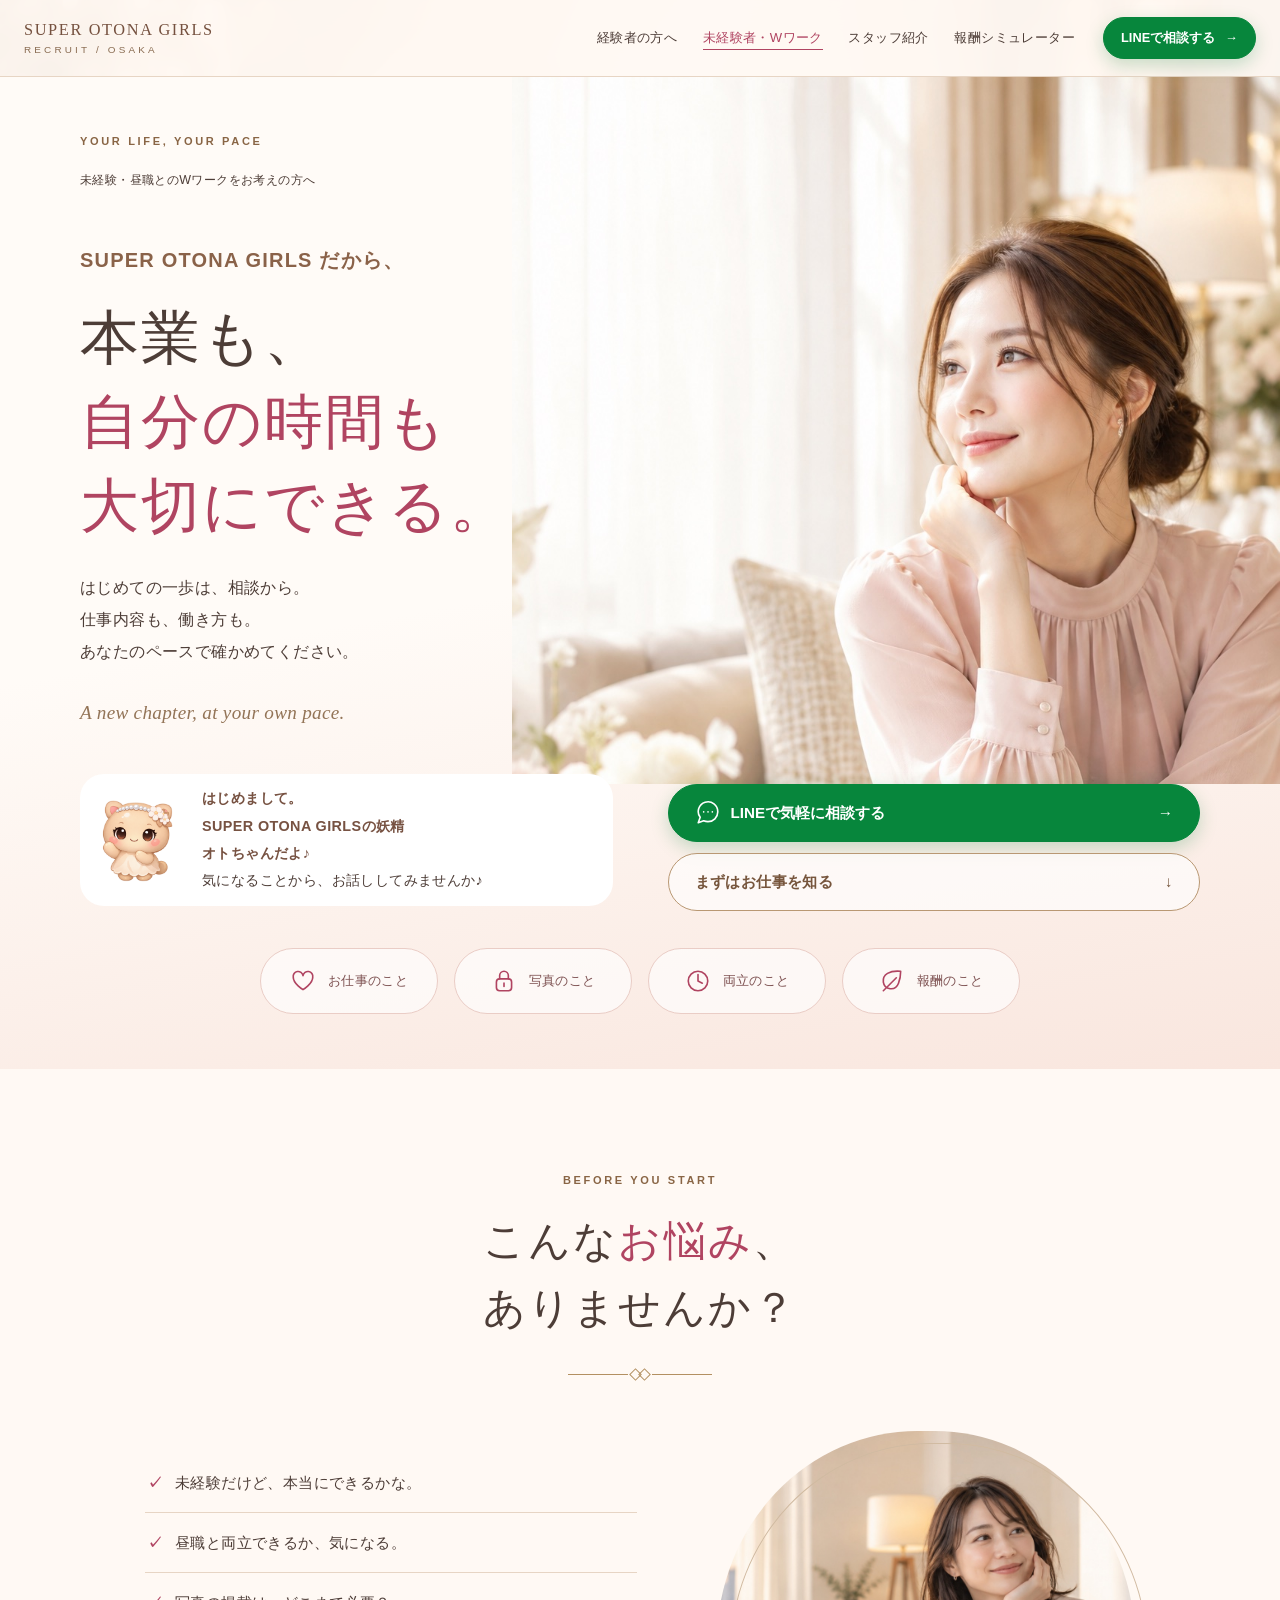
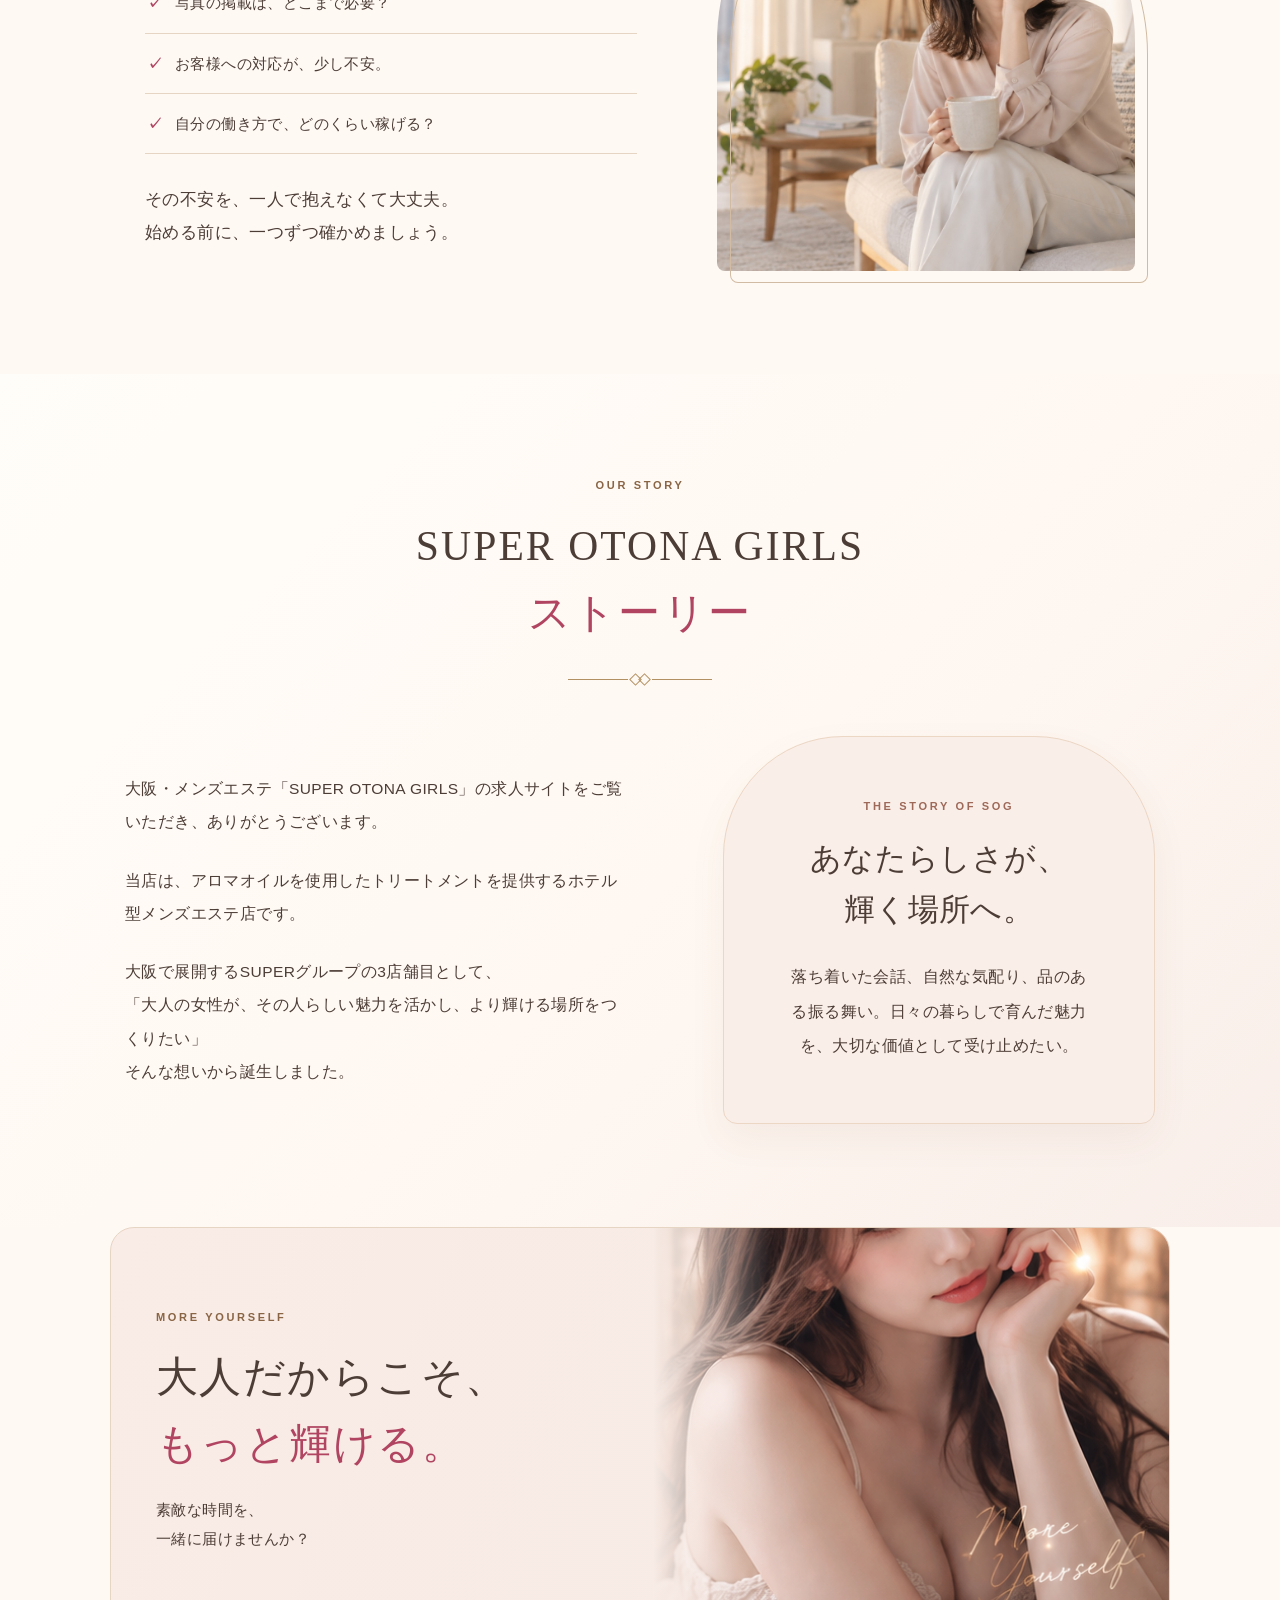
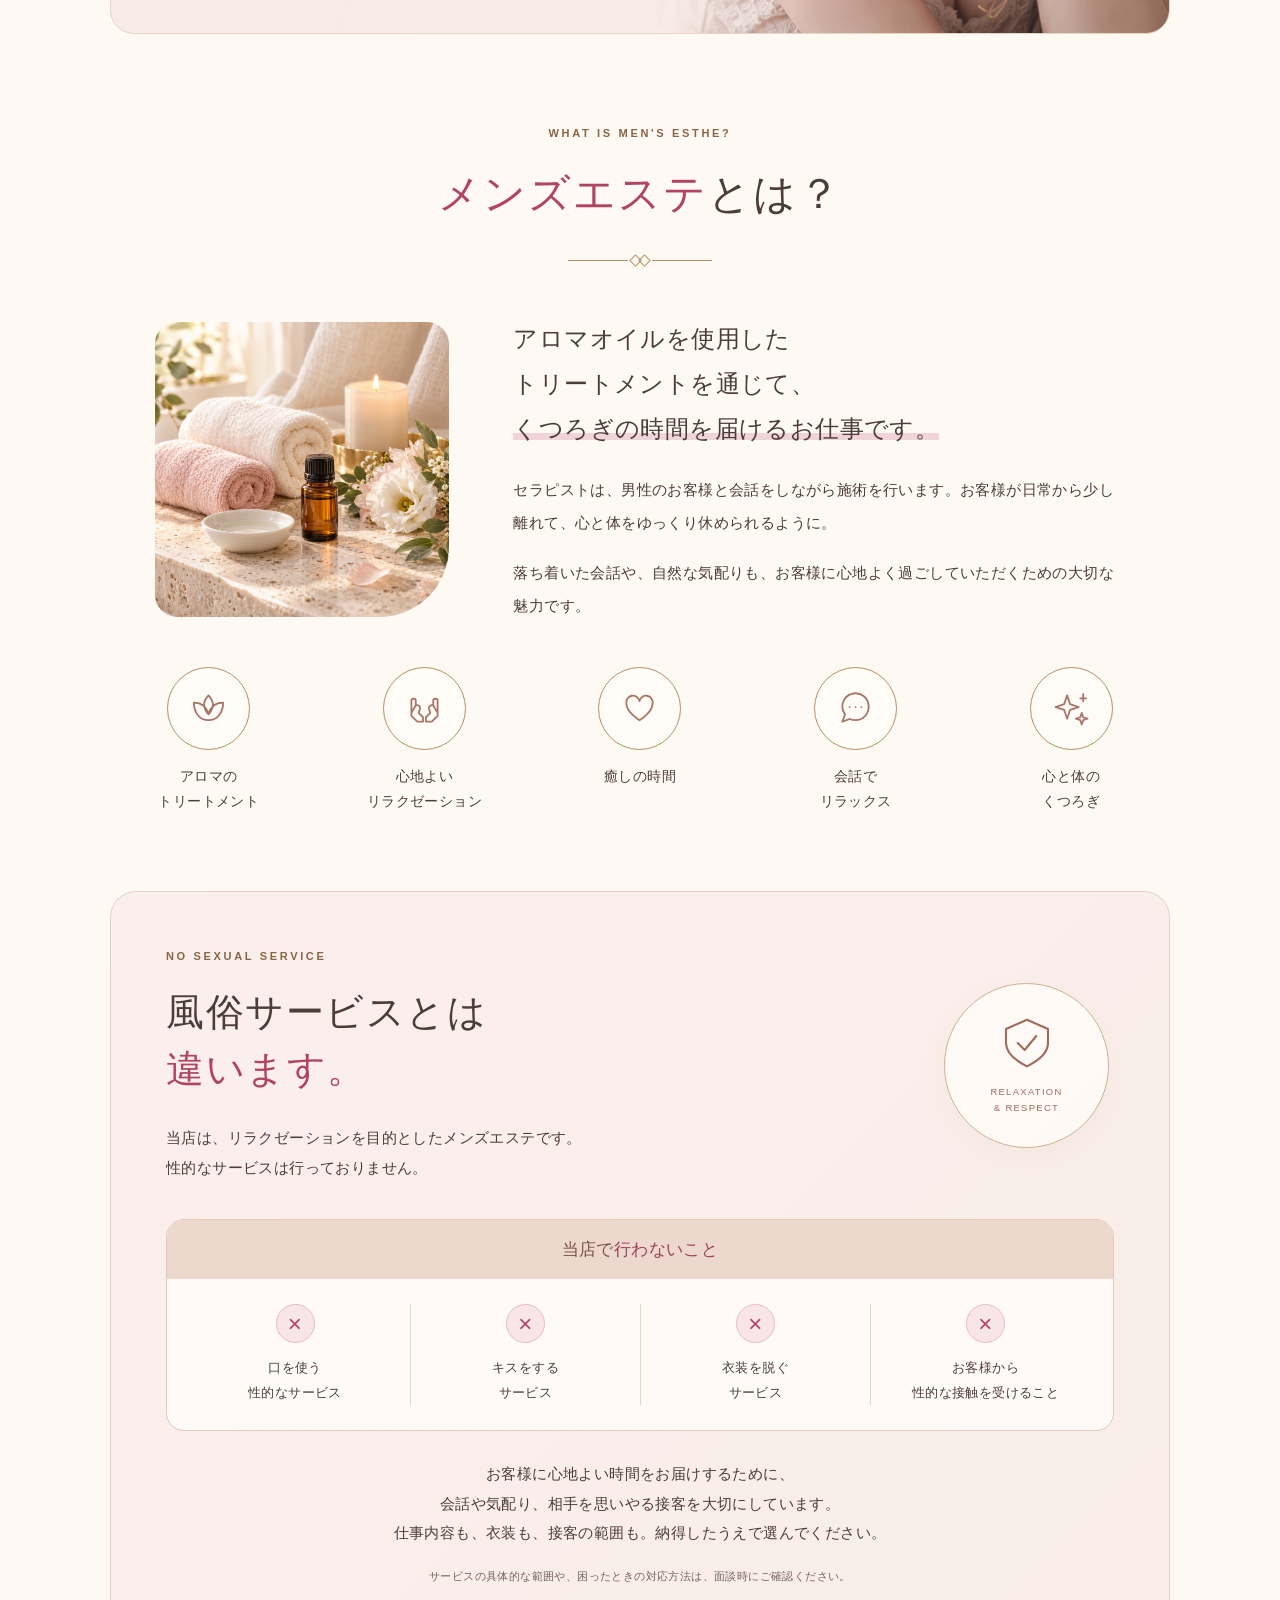
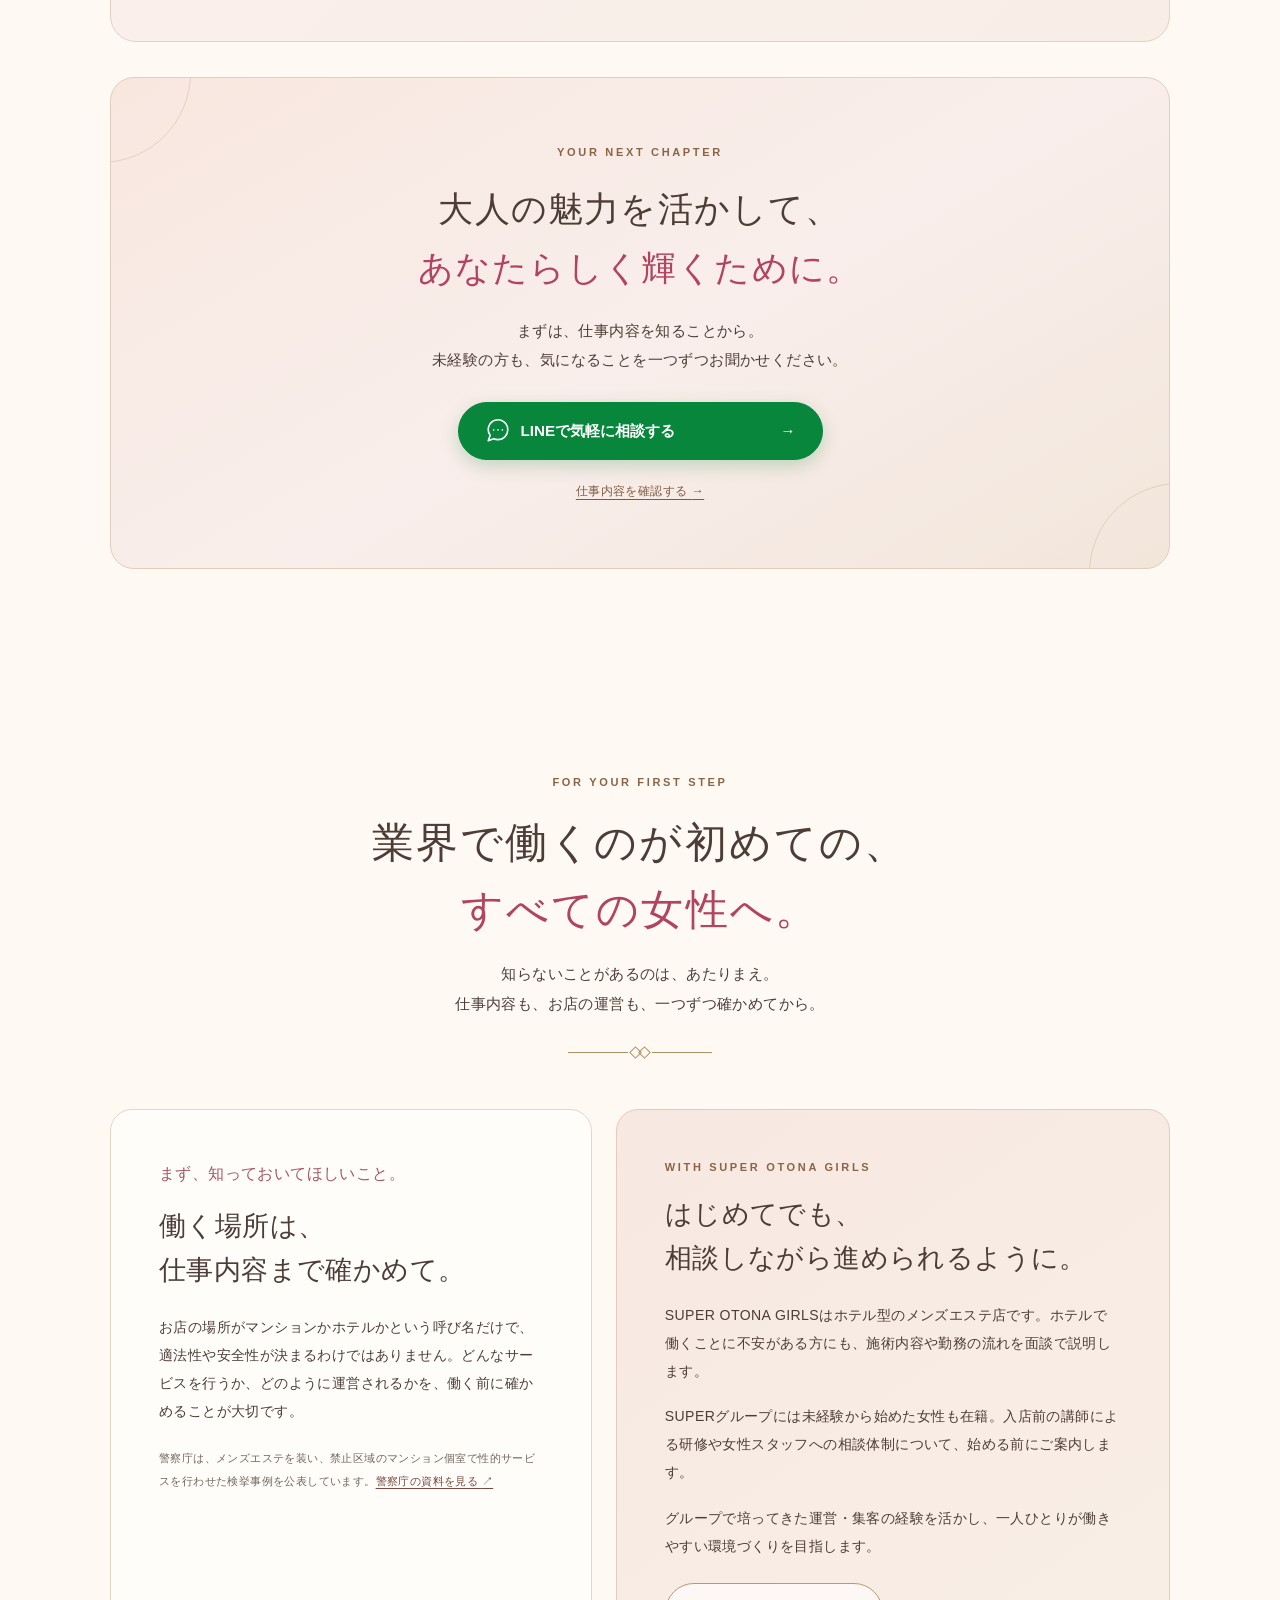
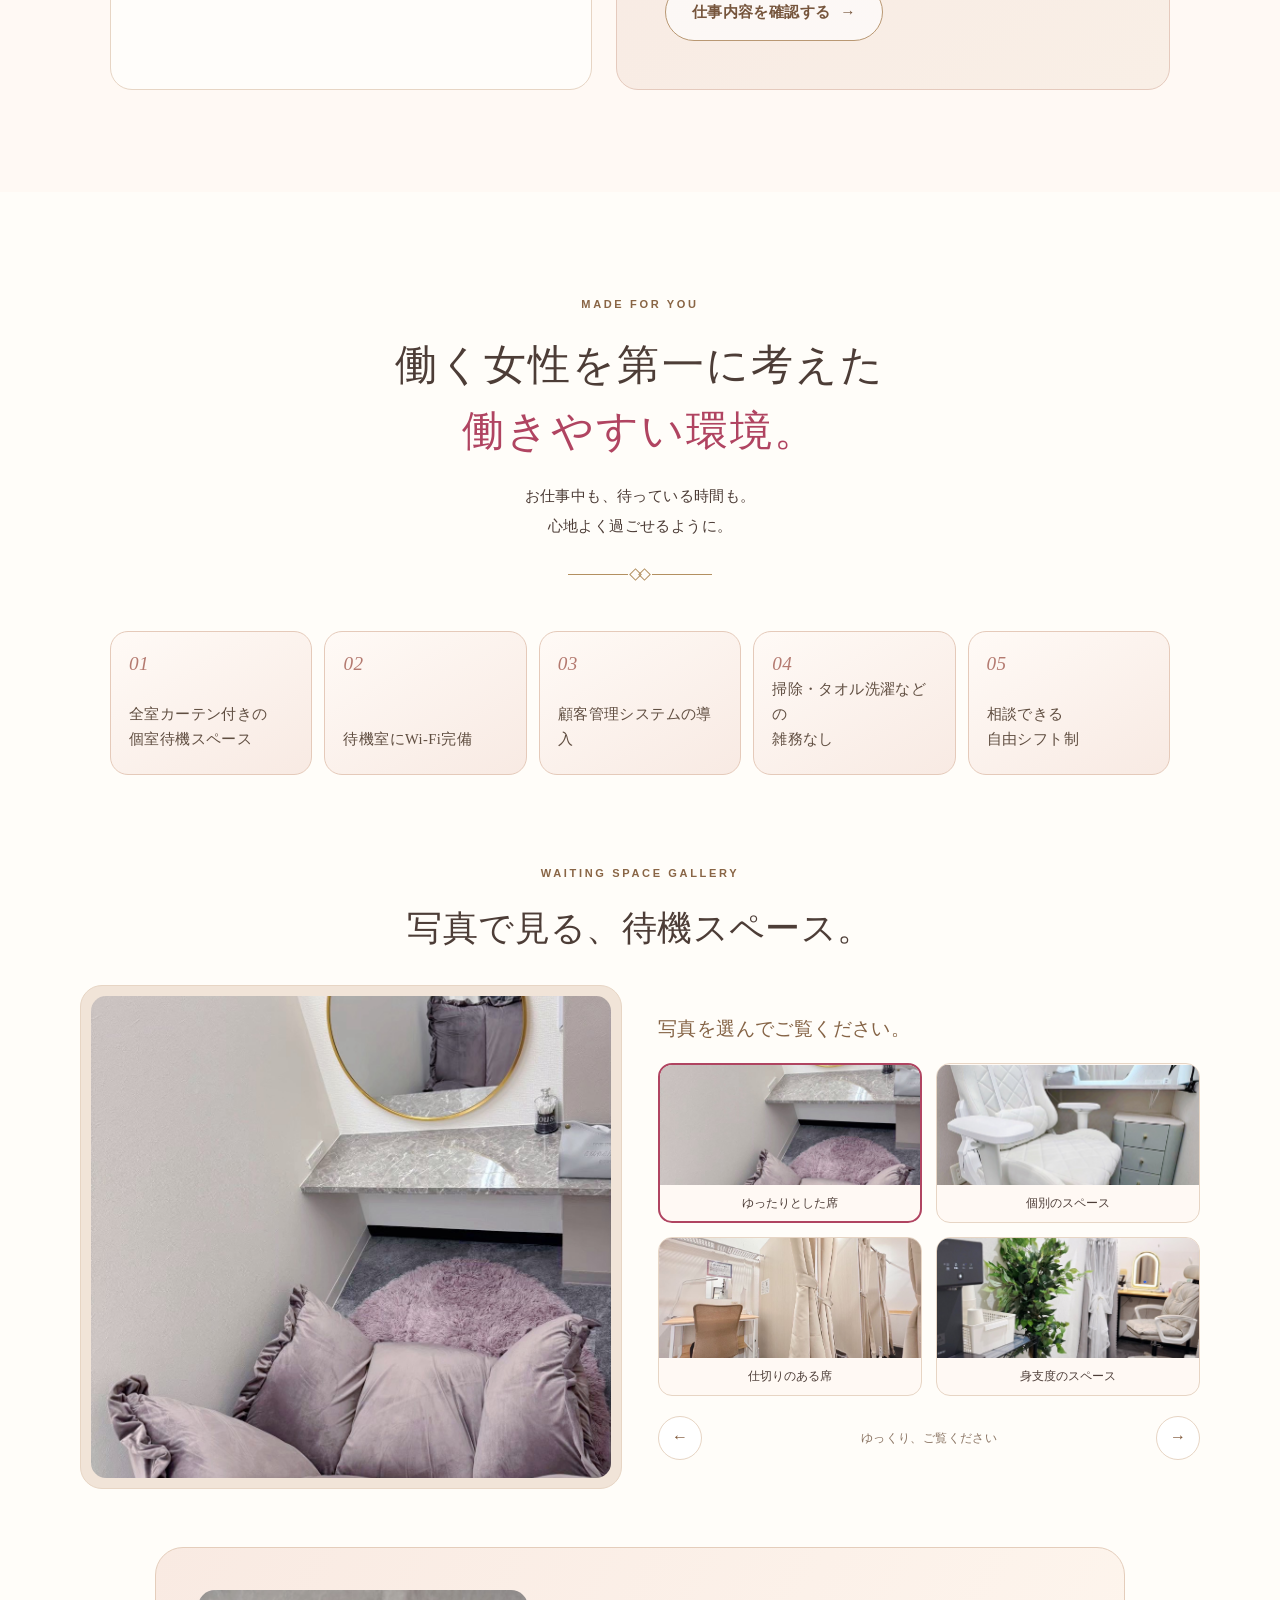
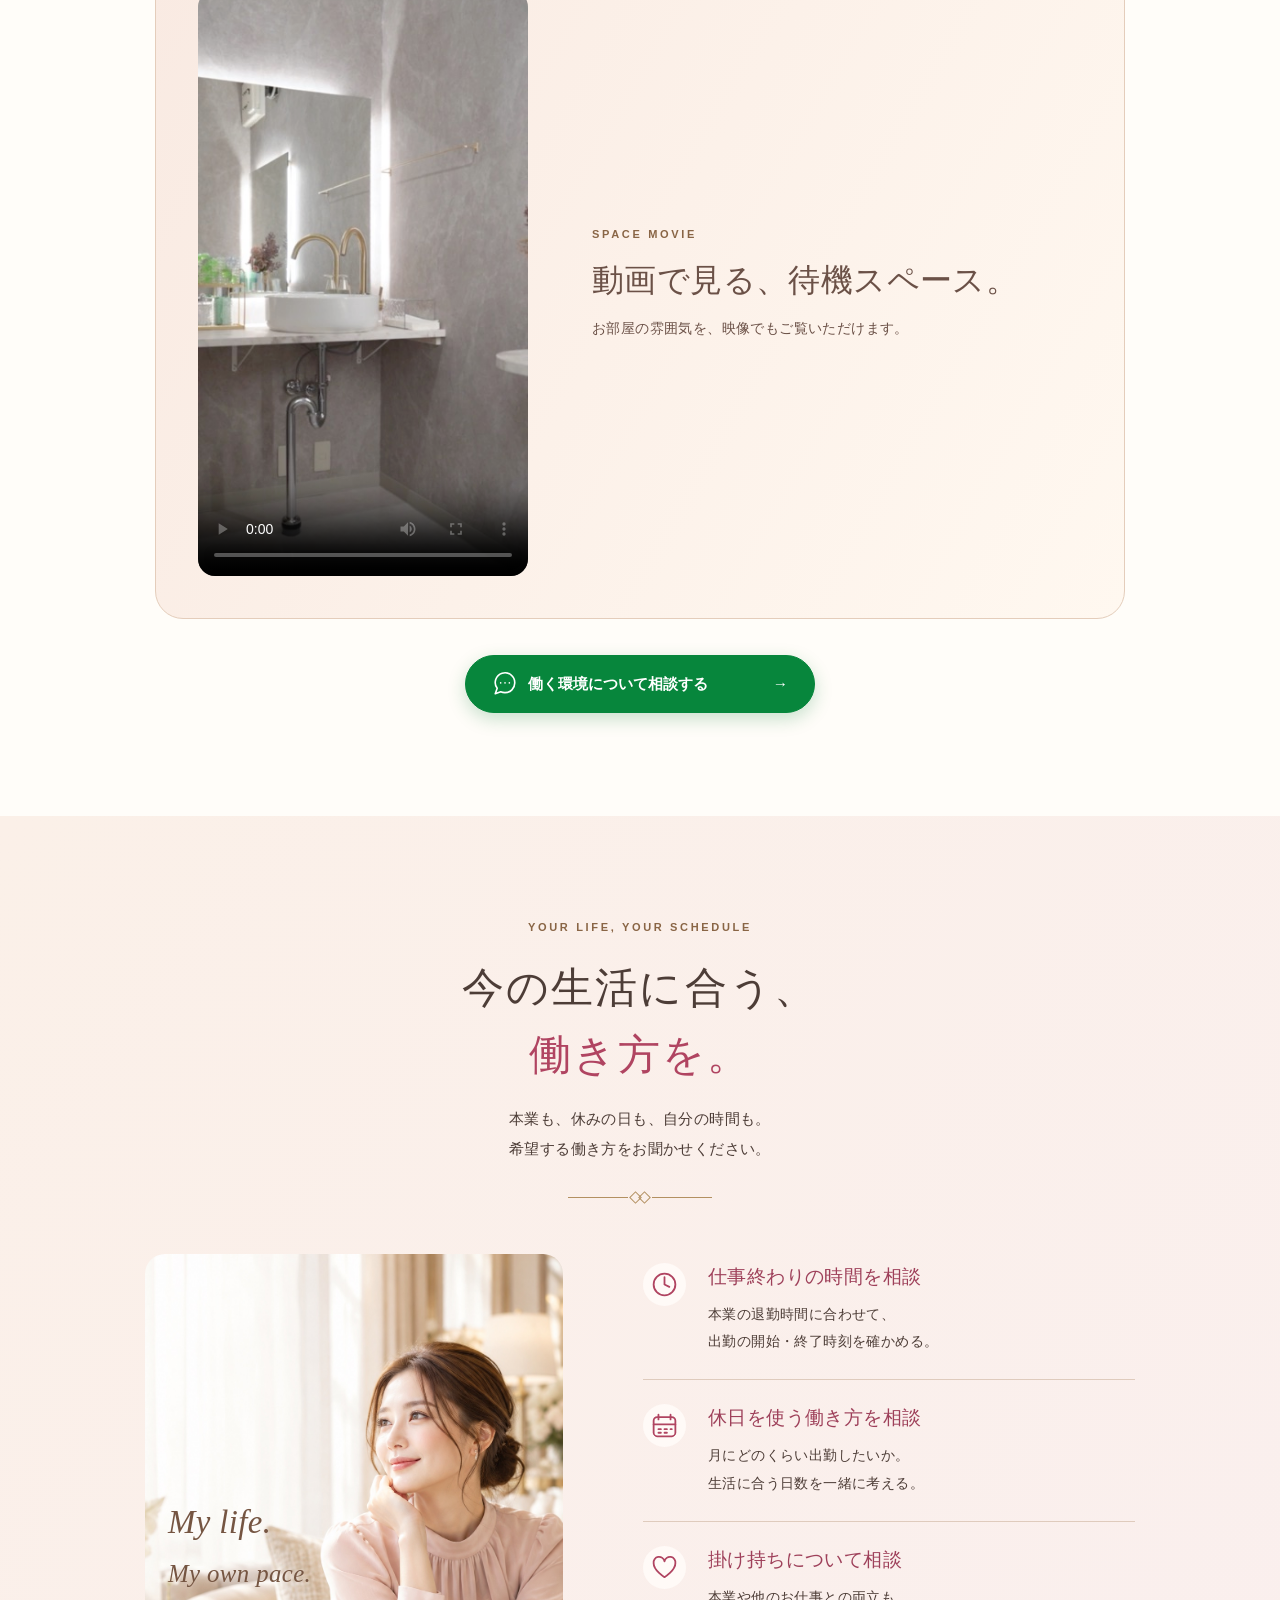
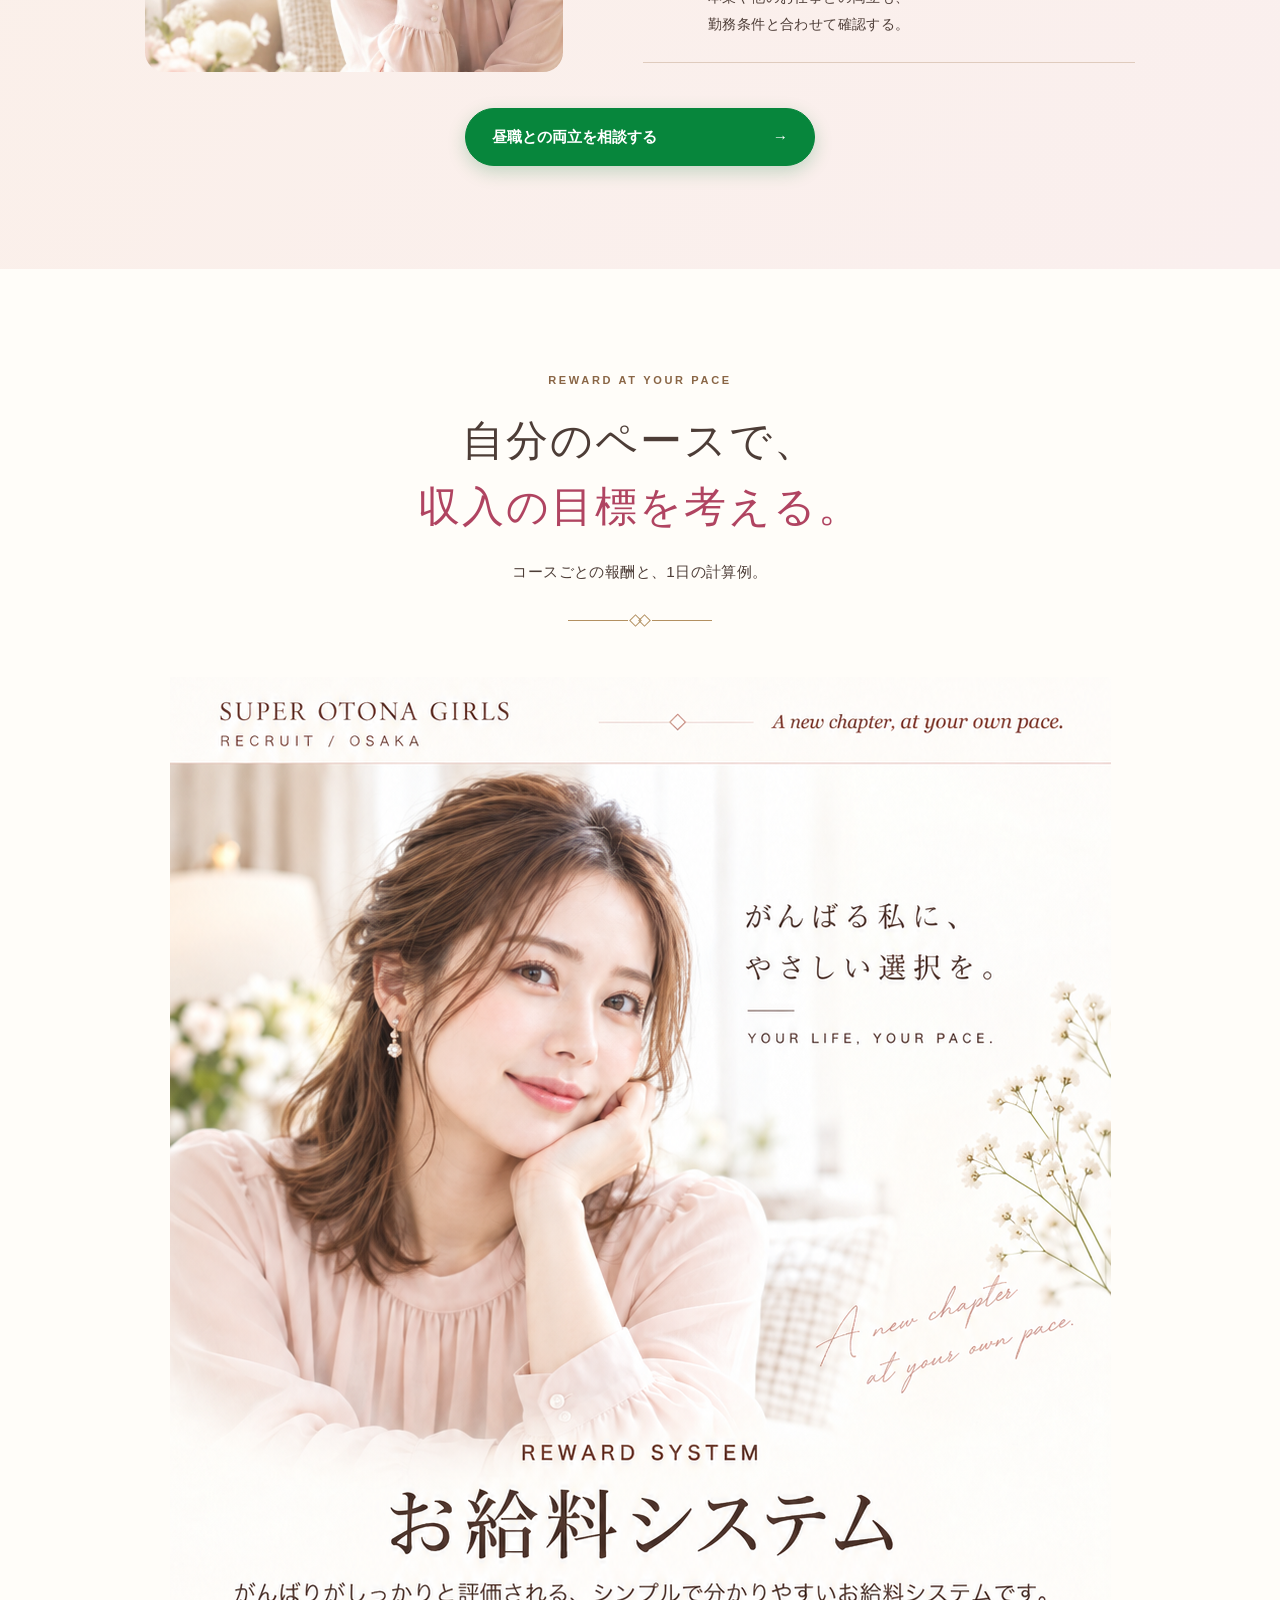
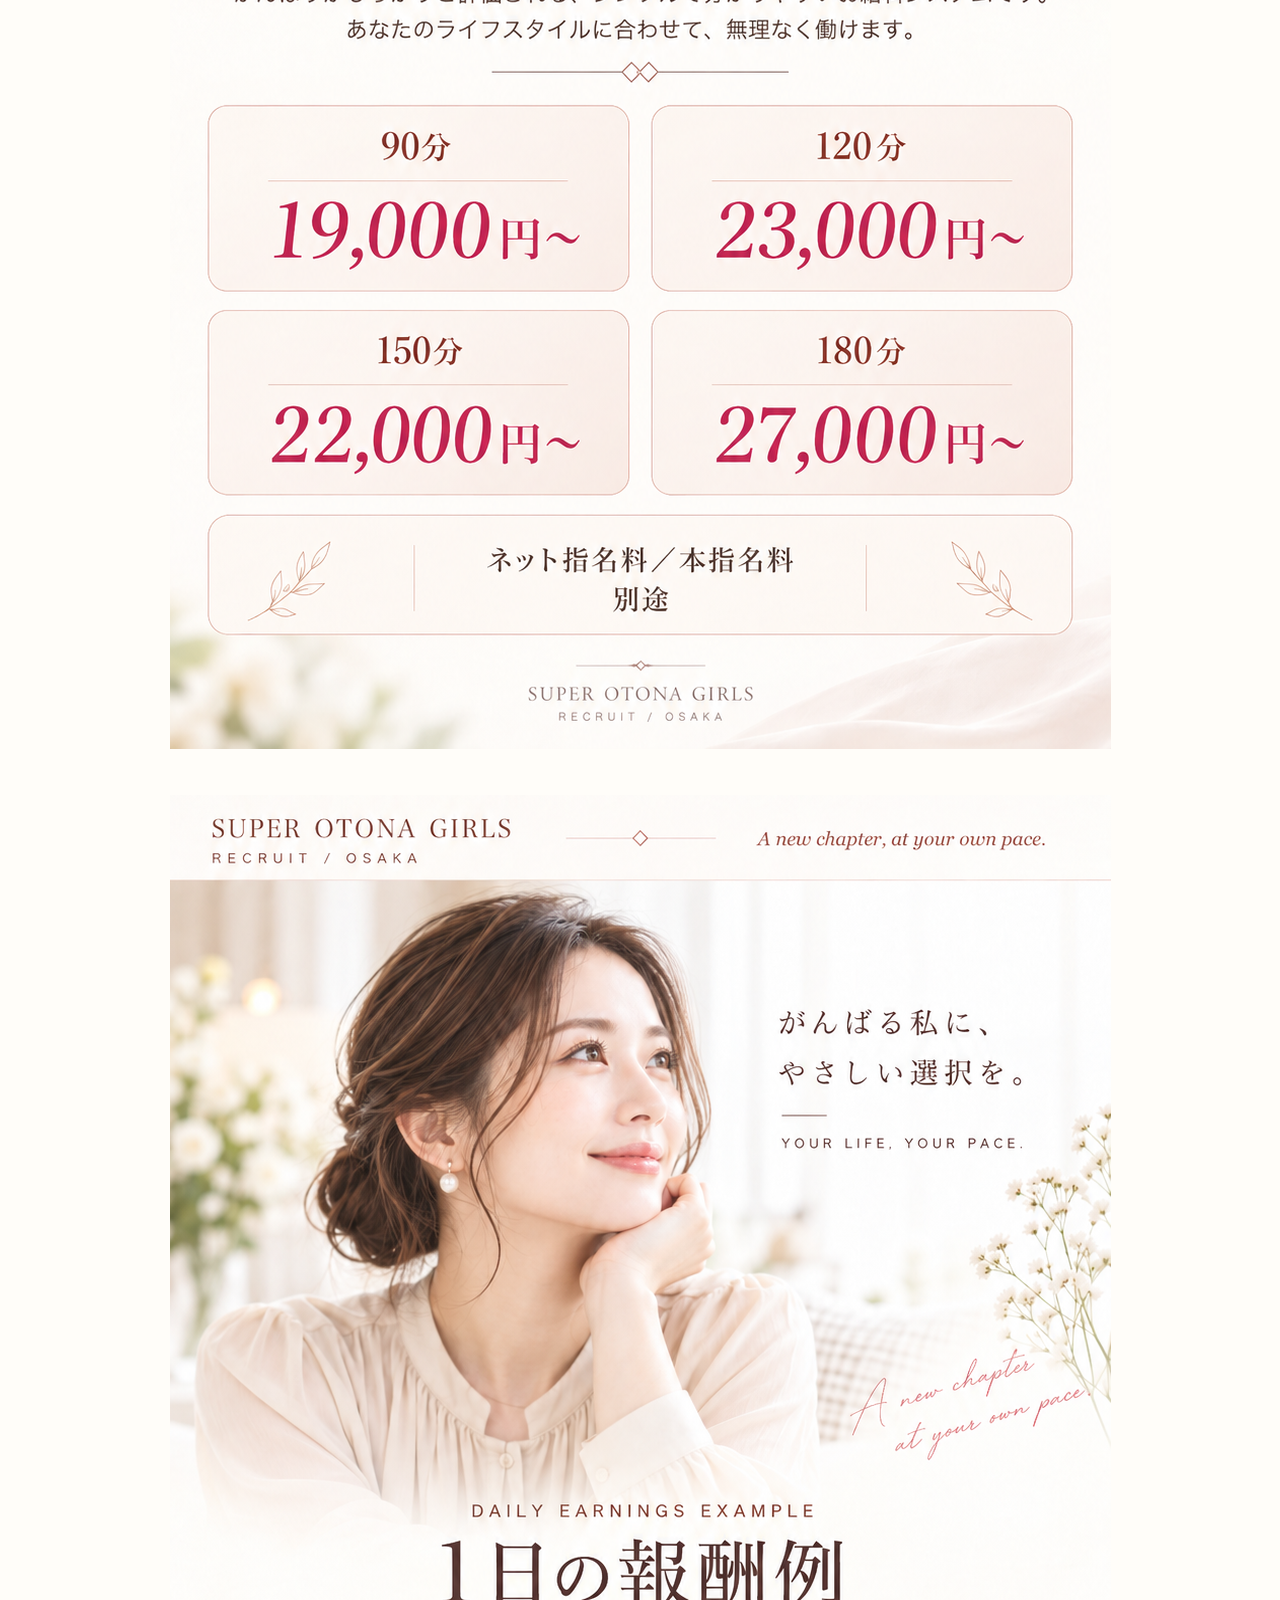
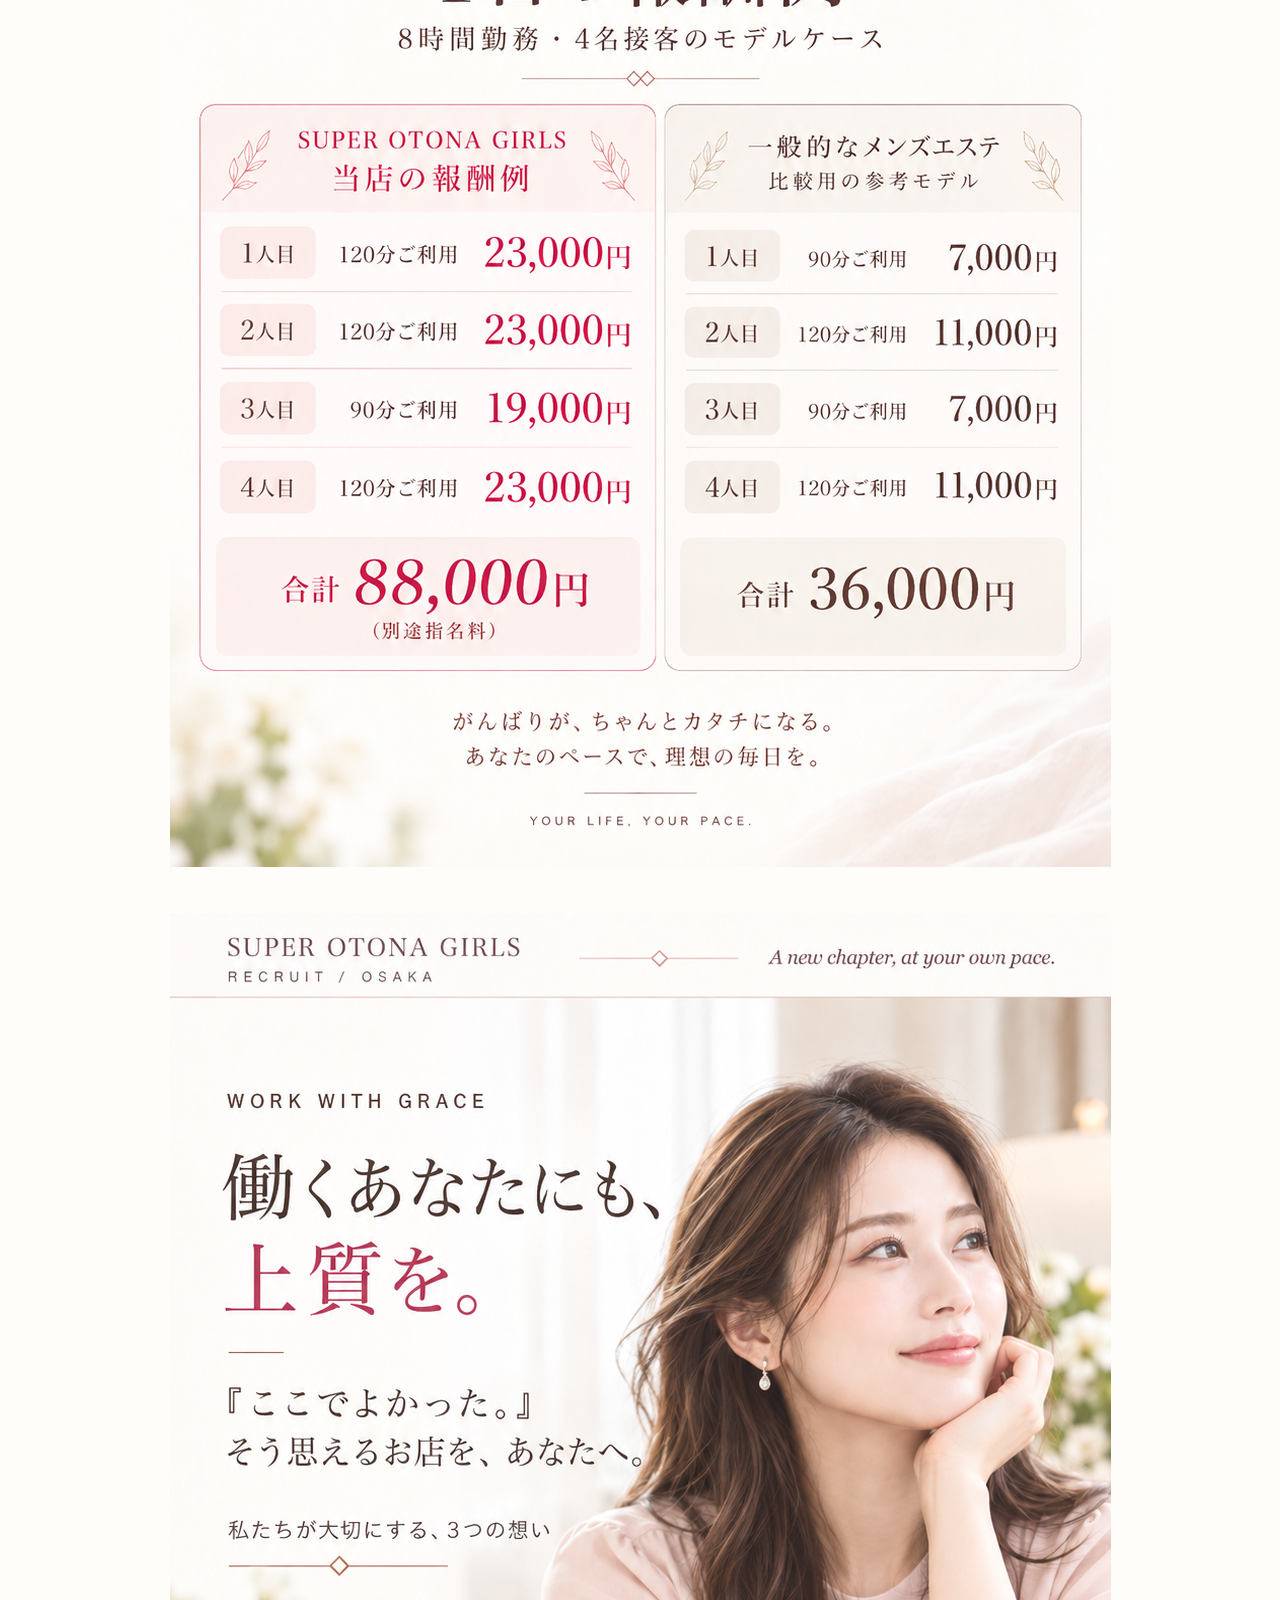
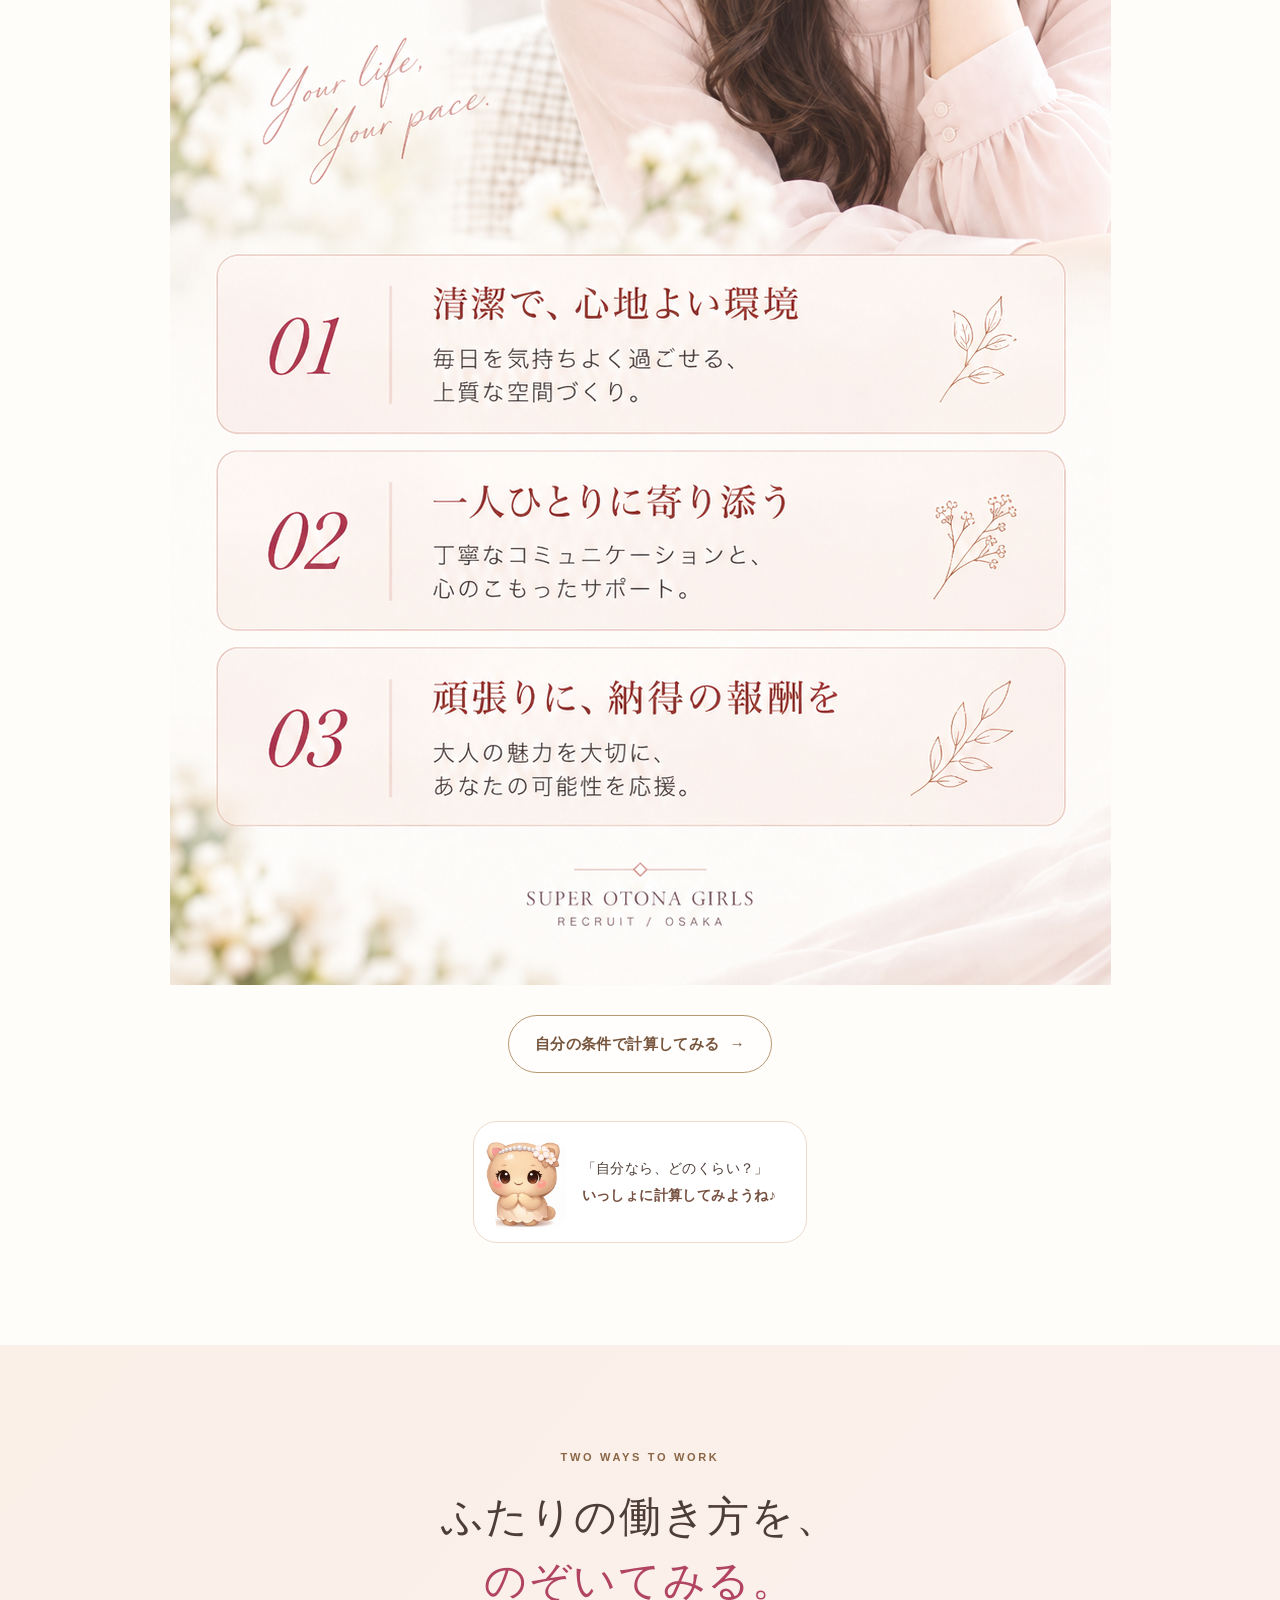
==== commit 1c80ad32: "Update SOG recruit preview with current design" ====
--- a/beginner.html
+++ b/beginner.html
@@ -5,8 +5,8 @@
   <meta name="description" content="SUPER OTONA GIRLSの未経験・Wワーク向け求人サンプル。仕事内容、働き方、待機環境を一つずつ確認できます。">
   <title>はじめての方へ | SUPER OTONA GIRLS 求人サンプル</title>
   <link rel="icon" href="favicon.svg" type="image/svg+xml">
-  <link rel="stylesheet" href="tokens.css"><link rel="stylesheet" href="base.css"><link rel="stylesheet" href="components.css"><link rel="stylesheet" href="pages.css?v=20"><link rel="stylesheet" href="beginner.css?v=7"><link rel="stylesheet" href="beginner-service.css?v=1">
-  <script defer src="config.js"></script><script defer src="main.js"></script><script defer src="animations.js"></script>
+  <link rel="stylesheet" href="tokens.css"><link rel="stylesheet" href="base.css"><link rel="stylesheet" href="components.css"><link rel="stylesheet" href="pages.css?v=20"><link rel="stylesheet" href="beginner.css?v=8"><link rel="stylesheet" href="beginner-service.css?v=1"><link rel="stylesheet" href="floral-atmosphere.css?v=3"><link rel="stylesheet" href="mobile-menu.css?v=2"><link rel="stylesheet" href="line-cta.css?v=2">
+  <script defer src="config.js"></script><script defer src="main.js?v=3"></script><script defer src="animations.js"></script><script defer src="petals.js?v=1"></script>
 </head>
 <body data-page="beginner">
   <svg class="b-symbols" xmlns="http://www.w3.org/2000/svg" aria-hidden="true"><defs>
@@ -23,7 +23,7 @@
     <symbol id="b-sparkles" viewBox="0 0 24 24"><path d="m9 3 2 6 6 2-6 2-2 6-2-6-6-2 6-2 2-6Zm10 12 1 3 3 1-3 1-1 3-1-3-3-1 3-1 1-3Zm1-13v5m-2-2h4"/></symbol>
     <symbol id="b-shield" viewBox="0 0 24 24"><path d="M12 2 3 6v6c0 5 5 8 9 10 4-2 9-5 9-10V6l-9-4Z"/><path d="m8 12 3 3 5-6"/></symbol>
   </defs></svg>
-  <header class="site-header"><div class="header-inner"><a class="brand" href="index.html">SUPER OTONA GIRLS<small>RECRUIT / OSAKA</small></a><button class="menu-toggle" type="button" aria-label="メニューを開く" aria-expanded="false" aria-controls="main-nav">☰</button><nav id="main-nav" class="nav-links" aria-label="メインメニュー"><a href="index.html">経験者の方へ</a><a href="beginner.html" aria-current="page">未経験・Wワーク</a><a href="staff.html">スタッフ紹介</a><a href="simulator.html">報酬シミュレーター</a></nav><button class="button button--small header-cta" type="button" data-line>LINEで相談する <span aria-hidden="true">→</span></button></div></header>
+  <header class="site-header"><div class="header-inner"><a class="brand" href="index.html">SUPER OTONA GIRLS<small>RECRUIT / OSAKA</small></a><button class="menu-toggle" type="button" aria-label="メニューを開く" aria-expanded="false" aria-controls="main-nav"><span class="menu-toggle__lines" aria-hidden="true"></span></button><nav id="main-nav" class="nav-links" aria-label="メインメニュー"><a href="index.html">経験者の方へ</a><a href="beginner.html" aria-current="page">未経験者・Wワーク</a><a href="staff.html">スタッフ紹介</a><a href="simulator.html">報酬シミュレーター</a></nav><button class="button button--small header-cta" type="button" data-line>LINEで相談する <span aria-hidden="true">→</span></button></div></header>
   <main>
     <section class="b-hero" aria-labelledby="beginner-title">
       <div class="b-hero-visual">
@@ -62,7 +62,7 @@
     <section class="b-section b-service" id="mens-esthe-guide" aria-labelledby="b-service-title"><div class="container">
       <div class="b-service-banner reveal">
         <div class="b-service-banner-copy"><span class="b-eyebrow">MORE YOURSELF</span><p>大人だからこそ、<br><em>もっと輝ける。</em></p><span>素敵な時間を、<br>一緒に届けませんか？</span></div>
-        <figure class="b-service-portrait"><img src="beginner-service-guide-original.png" alt="ご提供デザインに使われている成人女性のイメージ" width="809" height="1942" loading="lazy"></figure>
+        <figure class="b-service-portrait"><img src="beginner-service-guide-original.png" alt="柔らかな光の中の成人女性" width="809" height="1942" loading="lazy"></figure>
       </div>
 
       <div class="b-heading b-service-heading reveal"><span class="b-eyebrow">WHAT IS MEN'S ESTHE?</span><h2 id="b-service-title"><span>メンズエステ</span>とは？</h2><i class="b-ornament" aria-hidden="true"></i></div>
@@ -130,7 +130,7 @@
 
     <section class="b-section" id="beginner-reward" aria-labelledby="reward-title"><div class="container">
       <div class="b-heading reveal"><span class="b-eyebrow">REWARD AT YOUR PACE</span><h2 id="reward-title">自分のペースで、<br><span>収入の目標を考える。</span></h2><p>コースごとの報酬と、<br class="b-mobile-only">1日の計算例。</p><i class="b-ornament" aria-hidden="true"></i></div>
-      <div class="b-reward-posters" role="group" aria-label="ご提供の報酬デザイン画像3枚">
+      <div class="b-reward-posters" role="group" aria-label="報酬の案内画像3枚">
         <figure class="b-reward-poster"><img src="beginner-reward-system-provided.png" alt="お給料システムのデザイン画像。90分19,000円から、120分23,000円から。150分と180分の報酬は公開前に確認が必要です。" width="941" height="1672" loading="lazy"></figure>
         <figure class="b-reward-poster"><img src="beginner-daily-example-provided.png" alt="1日4名接客を想定した報酬の計算例。23,000円が3件と19,000円が1件で合計88,000円。画像内の他店比較は公開前に確認が必要です。" width="941" height="1672" loading="lazy"></figure>
         <figure class="b-reward-poster"><img src="beginner-values-provided.png" alt="働く女性にとっての上質な環境、一人ひとりに寄り添うこと、納得できる報酬を伝えるデザイン画像。" width="941" height="1672" loading="lazy"></figure>
@@ -144,14 +144,14 @@
         <div class="b-workstyles-heading reveal"><span class="b-eyebrow">TWO WAYS TO WORK</span><h2 id="b-workstyles-title">ふたりの働き方を、<br><span>のぞいてみる。</span></h2><p>昼職との両立を考える、2つのモデルケースです。</p></div>
         <div class="b-workstyles-grid">
           <article class="b-case reveal" aria-labelledby="b-case-kana-title">
-            <figure class="b-case-photo b-case-photo--kana"><img src="case-kana-provided.png" alt="間宮かなのモデルケース用にご提供いただいた、仕事帰りの女性のイメージ画像" width="1326" height="1024" loading="lazy"><figcaption>CASE 01 <span>WORK AFTER WORK</span></figcaption></figure>
+            <figure class="b-case-photo b-case-photo--kana"><img src="case-kana-provided.png" alt="間宮かなのモデルケース用の仕事帰りの女性のイメージ画像" width="1326" height="1024" loading="lazy"><figcaption>CASE 01 <span>WORK AFTER WORK</span></figcaption></figure>
             <div class="b-case-body"><span class="b-case-label">CASE 01 / しっかり働きたい方</span><h4 id="b-case-kana-title">昼職を続けながら、<br><em>月100万円超</em>を目指す。</h4><p class="b-case-name">間宮かな <span>28歳</span></p><p class="b-case-description">本業を続けながら、月20日ほど出勤。仕事終わりに1日2〜3件の接客を想定した働き方です。</p>
               <ol class="b-case-timeline" aria-label="1日の時間例"><li><time datetime="09:00">9:00</time><span>昼職</span></li><li><time datetime="18:00">18:00</time><span>退勤</span></li><li><time datetime="19:00">19:00</time><span>SOG</span></li><li><time datetime="00:00">24:00</time><span>退勤目安</span></li></ol>
               <div class="b-case-calculation" aria-label="コース報酬の計算例"><span>REWARD EXAMPLE / コース報酬の計算例</span><p>90分 × 2件 ＋ 120分 × 1件 <strong>＝ 61,000円／日</strong></p><div><span>61,000円 × 月20日</span><strong>1,220,000<small>円／月</small></strong></div></div>
             </div>
           </article>
           <article class="b-case reveal" data-delay="1" aria-labelledby="b-case-rika-title">
-            <figure class="b-case-photo b-case-photo--rika"><img src="case-rika-provided.png" alt="浜川りかのモデルケース用にご提供いただいた、オフィスで働く女性のイメージ画像" width="1358" height="802" loading="lazy"><figcaption>CASE 02 <span>YOUR OWN PACE</span></figcaption></figure>
+            <figure class="b-case-photo b-case-photo--rika"><img src="case-rika-provided.png" alt="浜川りかのモデルケース用のオフィスで働く女性のイメージ画像" width="1358" height="802" loading="lazy"><figcaption>CASE 02 <span>YOUR OWN PACE</span></figcaption></figure>
             <div class="b-case-body"><span class="b-case-label">CASE 02 / 無理なく副業を始めたい方</span><h4 id="b-case-rika-title">昼職とのWワークで、<br><em>自分のペース</em>から。</h4><p class="b-case-name">浜川りか <span>27歳</span></p><p class="b-case-description">本業はOL。週1〜2回、月5日ほどの出勤を想定。仕事終わりや休日に働くスタイルです。</p><div class="b-case-workstyle" aria-label="出勤スタイルの例"><span>仕事終わりに</span><span>または</span><span>お休みの日に</span></div>
               <div class="b-case-calculation" aria-label="コース報酬の計算例"><span>REWARD EXAMPLE / コース報酬の計算例</span><p>90分 × 2件 ＋ 120分 × 2件 <strong>＝ 84,000円／日</strong></p><div><span>84,000円 × 月5日</span><strong>420,000<small>円／月</small></strong></div></div>
             </div>
@@ -199,7 +199,7 @@
         <section class="b-faq-group reveal" id="faq-work" aria-labelledby="faq-work-title">
           <div class="b-faq-group-heading"><span>02 / WORK STYLE</span><h3 id="faq-work-title">勤務方法について</h3></div>
           <div class="faq-list b-faq">
-            <details><summary>昼職やほかのお仕事と掛け持ちできますか？</summary><div><p>ご提供いただいた募集情報では、掛け持ちは可能で、同業種との両立も含まれます。昼職の終業後や休日など、ご希望の時間帯を面接時にお聞かせください。</p></div></details>
+            <details><summary>昼職やほかのお仕事と掛け持ちできますか？</summary><div><p>掛け持ちは可能で、同業種との両立も含まれます。昼職の終業後や休日など、ご希望の時間帯を面接時にお聞かせください。</p></div></details>
             <details><summary>どのくらい出勤する必要がありますか？</summary><div><p>現在の募集情報では、月1回・1回6時間以上が勤務条件です。営業時間は12:00〜27:00。出勤日と時間は面接時にご相談ください。</p></div></details>
             <details><summary>出勤できる曜日や時間が毎回違っても大丈夫ですか？</summary><div><p>ご希望に合わせたシフトをご相談いただけます。具体的な提出方法や変更の期限など、運用面は面接時にご確認ください。</p></div></details>
           </div>
--- a/beginner.css
+++ b/beginner.css
@@ -38,8 +38,7 @@
 .b-eyebrow { display: block; color: #896545; font: 600 .69rem/1.8 var(--font-sans); letter-spacing: .24em; margin-bottom: 17px; }
 .b-hero { background: linear-gradient(170deg, #fffbf7 50%, #f9e6de); }
 .b-hero-visual { min-height: 650px; position: relative; overflow: hidden; }
-.b-hero-visual::after { content: ''; position: absolute; inset: 0; pointer-events: none; background: linear-gradient(90deg, #fffaf5 0%, #fffaf5 34%, rgba(255,250,245,.8) 48%, transparent 70%), linear-gradient(0deg, #fffaf5 0%, transparent 13%); }
-.b-hero-photo { position: absolute; right: 0; top: 0; width: 60%; height: 100%; object-fit: cover; object-position: 68% 35%; }
+.b-hero-photo { position: absolute; right: 0; top: 0; width: 60%; height: 100%; object-fit: cover; object-position: 68% 35%; opacity: 1; filter: none; }
 .b-hero-body { min-height: 650px; position: relative; z-index: 1; display: flex; align-items: center; }
 .b-hero-copy { padding: 55px 0; width: 57%; }
 .b-hero-kicker { font-size: .78rem; margin-bottom: 21px; }
@@ -270,7 +269,6 @@
   body[data-page="beginner"] .nav-links { background: #fff9f4; border-color: #dfc8b5; }
   body[data-page="beginner"] [id] { scroll-margin-top: 80px; }
   .b-hero-visual, .b-hero-body { min-height: 560px; }.b-hero-photo { width: 100%; right: -45px; object-position: 66% 32%; }
-  .b-hero-visual::after { background: linear-gradient(90deg, rgba(255,250,245,.95), rgba(255,250,245,.8) 38%, rgba(255,250,245,0) 73%),linear-gradient(0deg,#fffaf5,transparent 24%); }
   .b-hero-copy { width: 70%; padding: 38px 0 70px; align-self: start; }
   .b-hero h1 { font-size: clamp(2rem,6vw,3.1rem); line-height: 1.5; margin-bottom: 21px; letter-spacing: .02em; }
   .b-hero-name { font-size: .38em; }
--- a/floral-atmosphere.css
+++ b/floral-atmosphere.css
@@ -0,0 +1,88 @@
+/* 文字を除いた提供画像由来の花と光。画面を横切る花びらは別レイヤー。 */
+body[data-page] {
+  --floral-wallpaper: url("floral-gold-photo.png");
+  background-color: #f3e9da;
+  background-image: var(--floral-wallpaper);
+  background-size: cover;
+  background-position: center;
+  background-attachment: fixed;
+}
+
+/* 各セクションは独自の背景色を持つため、写真を薄く重ねて全体に質感を通す。 */
+body[data-page]::before {
+  content: "";
+  position: fixed;
+  z-index: 24;
+  inset: 0;
+  pointer-events: none;
+  background: var(--floral-wallpaper) center center / cover no-repeat;
+  opacity: .27;
+  mix-blend-mode: multiply;
+}
+body[data-page="beginner"]::before,
+body[data-page="staff"]::before { opacity: .18; }
+body[data-page="simulator"]::before { opacity: .2; }
+
+/* 最初のビジュアルは花柄の固定レイヤーと花びらの手前に置き、写真の輪郭を保つ。 */
+body[data-page="experienced"] .top-a-hero,
+body[data-page="beginner"] .b-hero,
+body[data-page="staff"] .staff-hero {
+  position: relative;
+  z-index: 31;
+}
+
+.floral-petals {
+  position: fixed;
+  z-index: 30;
+  inset: 0;
+  overflow: hidden;
+  pointer-events: none;
+  contain: layout paint;
+}
+.floral-petal {
+  position: absolute;
+  top: 0;
+  left: var(--petal-left);
+  width: var(--petal-size);
+  height: calc(var(--petal-size) * .78);
+  border-radius: 75% 15% 80% 20%;
+  background: radial-gradient(ellipse at 25% 25%, #fff8df 0%, #e5c580 34%, #c19a5e 72%, #a77b48 100%);
+  box-shadow: inset 1px 1px 2px rgba(255,255,255,.75), 0 2px 5px rgba(103,72,37,.12);
+  opacity: 0;
+  transform-origin: 55% 60%;
+  will-change: transform, opacity;
+  animation: floral-petal-fall var(--petal-duration) linear var(--petal-delay) infinite;
+}
+.floral-petal::after {
+  content: "";
+  position: absolute;
+  top: 12%;
+  left: 52%;
+  width: 1px;
+  height: 76%;
+  border-radius: 50%;
+  background: rgba(143, 104, 53, .3);
+  transform: rotate(28deg);
+}
+.floral-petals.is-paused .floral-petal { animation-play-state: paused; }
+
+@keyframes floral-petal-fall {
+  0% { opacity: 0; transform: translate3d(0, -14vh, 0) rotate(0deg); }
+  8% { opacity: .62; }
+  25% { transform: translate3d(var(--petal-sway), 20vh, 0) rotate(105deg); }
+  50% { transform: translate3d(var(--petal-back), 49vh, 0) rotate(205deg); }
+  75% { opacity: .56; transform: translate3d(var(--petal-sway), 80vh, 0) rotate(315deg); }
+  100% { opacity: 0; transform: translate3d(var(--petal-end), 116vh, 0) rotate(430deg); }
+}
+
+@media (max-width: 640px) {
+  body[data-page] { background-position: 16% center; }
+  body[data-page]::before { background-position: 16% center; opacity: .23; }
+  body[data-page="beginner"]::before,
+  body[data-page="staff"]::before { opacity: .14; }
+  .floral-petal { filter: none; }
+}
+@media (prefers-reduced-motion: reduce) {
+  .floral-petals { display: none; }
+}
+.design-mode .floral-petals { display: none; }
--- a/mobile-menu.css
+++ b/mobile-menu.css
@@ -0,0 +1,131 @@
+/* 4ページ共通のモバイルメニュー。ページを左へ送り、右側の花柄を見せる。 */
+.site-menu-drawer { display: none; }
+
+@media (max-width: 760px) {
+  :root { --menu-drawer-width: min(80vw, 320px); }
+
+  .menu-toggle {
+    display: grid;
+    place-items: center;
+    flex: 0 0 46px;
+    padding: 0;
+    position: relative;
+  }
+  .menu-toggle__lines,
+  .menu-toggle__lines::before,
+  .menu-toggle__lines::after {
+    display: block;
+    width: 21px;
+    height: 2px;
+    border-radius: 2px;
+    background: currentColor;
+    transition: transform .3s ease, background-color .3s ease;
+  }
+  .menu-toggle__lines { position: relative; }
+  .menu-toggle__lines::before,
+  .menu-toggle__lines::after { content: ""; position: absolute; left: 0; top: 0; }
+  .menu-toggle__lines::before { transform: translateY(-7px); }
+  .menu-toggle__lines::after { transform: translateY(7px); }
+  .menu-toggle[aria-expanded="true"] .menu-toggle__lines { background: transparent; }
+  .menu-toggle[aria-expanded="true"] .menu-toggle__lines::before { transform: rotate(45deg); }
+  .menu-toggle[aria-expanded="true"] .menu-toggle__lines::after { transform: rotate(-45deg); }
+
+  body > .site-header,
+  body > main,
+  body > .site-footer,
+  body > .mobile-cta {
+    transition: transform .3s cubic-bezier(.22, .61, .36, 1);
+  }
+  body.menu-open > .site-header,
+  body.menu-open > main,
+  body.menu-open > .site-footer,
+  body.menu-open > .mobile-cta {
+    transform: translate3d(calc(-1 * var(--menu-drawer-width)), 0, 0);
+  }
+  html.menu-open,
+  body.menu-open { overflow: hidden; }
+
+  .site-menu-drawer {
+    position: fixed;
+    z-index: 50;
+    top: 0;
+    right: 0;
+    display: flex;
+    flex-direction: column;
+    width: var(--menu-drawer-width);
+    height: 100vh;
+    height: 100dvh;
+    padding: max(82px, env(safe-area-inset-top) + 62px) 24px 32px;
+    overflow-y: auto;
+    border-left: 1px solid rgba(129, 89, 50, .22);
+    background-color: #ead8be;
+    background-image: linear-gradient(145deg, rgba(244, 232, 213, .86), rgba(224, 199, 168, .77)), url("floral-gold-photo.png");
+    background-size: cover;
+    background-position: center;
+    color: #4b3627;
+    box-shadow: -14px 0 36px rgba(53, 35, 21, .14);
+    opacity: 0;
+    visibility: hidden;
+    transform: translate3d(12px, 0, 0);
+    transition: opacity .3s ease, transform .3s ease, visibility 0s linear .3s;
+  }
+  body.menu-open .site-menu-drawer {
+    opacity: 1;
+    visibility: visible;
+    transform: none;
+    transition-delay: 0s;
+  }
+  .site-menu-drawer__eyebrow {
+    margin: 0 0 30px;
+    padding-bottom: 17px;
+    border-bottom: 1px solid rgba(110, 75, 43, .35);
+    color: #80592f;
+    font: 600 .68rem/1.6 var(--font-sans);
+    letter-spacing: .25em;
+  }
+  .site-menu-drawer__links { display: flex; flex-direction: column; align-items: stretch; }
+  .site-menu-drawer__links a {
+    display: block;
+    padding: 17px 0;
+    border-bottom: 1px solid rgba(110, 75, 43, .23);
+    color: #4b3627;
+    font: 500 clamp(.98rem, 4vw, 1.16rem)/1.55 var(--font-serif);
+    letter-spacing: .025em;
+    text-decoration: none;
+    opacity: 0;
+    transform: translate3d(12px, 0, 0);
+    transition: opacity .3s ease, transform .3s ease, color .2s ease;
+  }
+  body.menu-open .site-menu-drawer__links a { opacity: 1; transform: none; }
+  body.menu-open .site-menu-drawer__links a:nth-child(1) { transition-delay: .04s; }
+  body.menu-open .site-menu-drawer__links a:nth-child(2) { transition-delay: .08s; }
+  body.menu-open .site-menu-drawer__links a:nth-child(3) { transition-delay: .12s; }
+  body.menu-open .site-menu-drawer__links a:nth-child(4) { transition-delay: .16s; }
+  .site-menu-drawer__links a:hover,
+  .site-menu-drawer__links a:focus-visible,
+  .site-menu-drawer__links a[aria-current="page"] { color: #98642d; }
+  .site-menu-drawer__links a[aria-current="page"] { font-weight: 700; }
+  .site-menu-drawer__signature {
+    margin: auto 0 0;
+    padding-top: 34px;
+    color: #89633e;
+    font: 500 .63rem/1.8 var(--font-serif);
+    letter-spacing: .14em;
+  }
+}
+
+@media (max-width: 360px) {
+  :root { --menu-drawer-width: min(76vw, 320px); }
+}
+
+@media (prefers-reduced-motion: reduce) {
+  .menu-toggle__lines,
+  .menu-toggle__lines::before,
+  .menu-toggle__lines::after,
+  body > .site-header,
+  body > main,
+  body > .site-footer,
+  body > .mobile-cta,
+  .site-menu-drawer,
+  .site-menu-drawer__links a { transition-duration: .01ms !important; transition-delay: 0ms !important; }
+}
--- a/line-cta.css
+++ b/line-cta.css
@@ -0,0 +1,25 @@
+/* LINE相談だけに共通のブランドカラーを適用する。通常のページ移動ボタンは対象外。 */
+:root {
+  --line-cta-green: #07863c;
+  --line-cta-green-hover: #056b31;
+}
+
+body[data-page] .button[data-line][type="button"] {
+  border-color: var(--line-cta-green);
+  background: var(--line-cta-green);
+  color: #fff;
+  box-shadow: 0 6px 18px rgba(0, 124, 52, .22);
+}
+
+body[data-page] .button[data-line][type="button"]:hover,
+body[data-page] .button[data-line][type="button"]:focus-visible {
+  border-color: var(--line-cta-green-hover);
+  background: var(--line-cta-green-hover);
+  color: #fff;
+  box-shadow: 0 8px 22px rgba(0, 115, 47, .28);
+}
+
+body[data-page] .button[data-line][type="button"]:focus-visible {
+  outline: 3px solid #17643a;
+  outline-offset: 3px;
+}
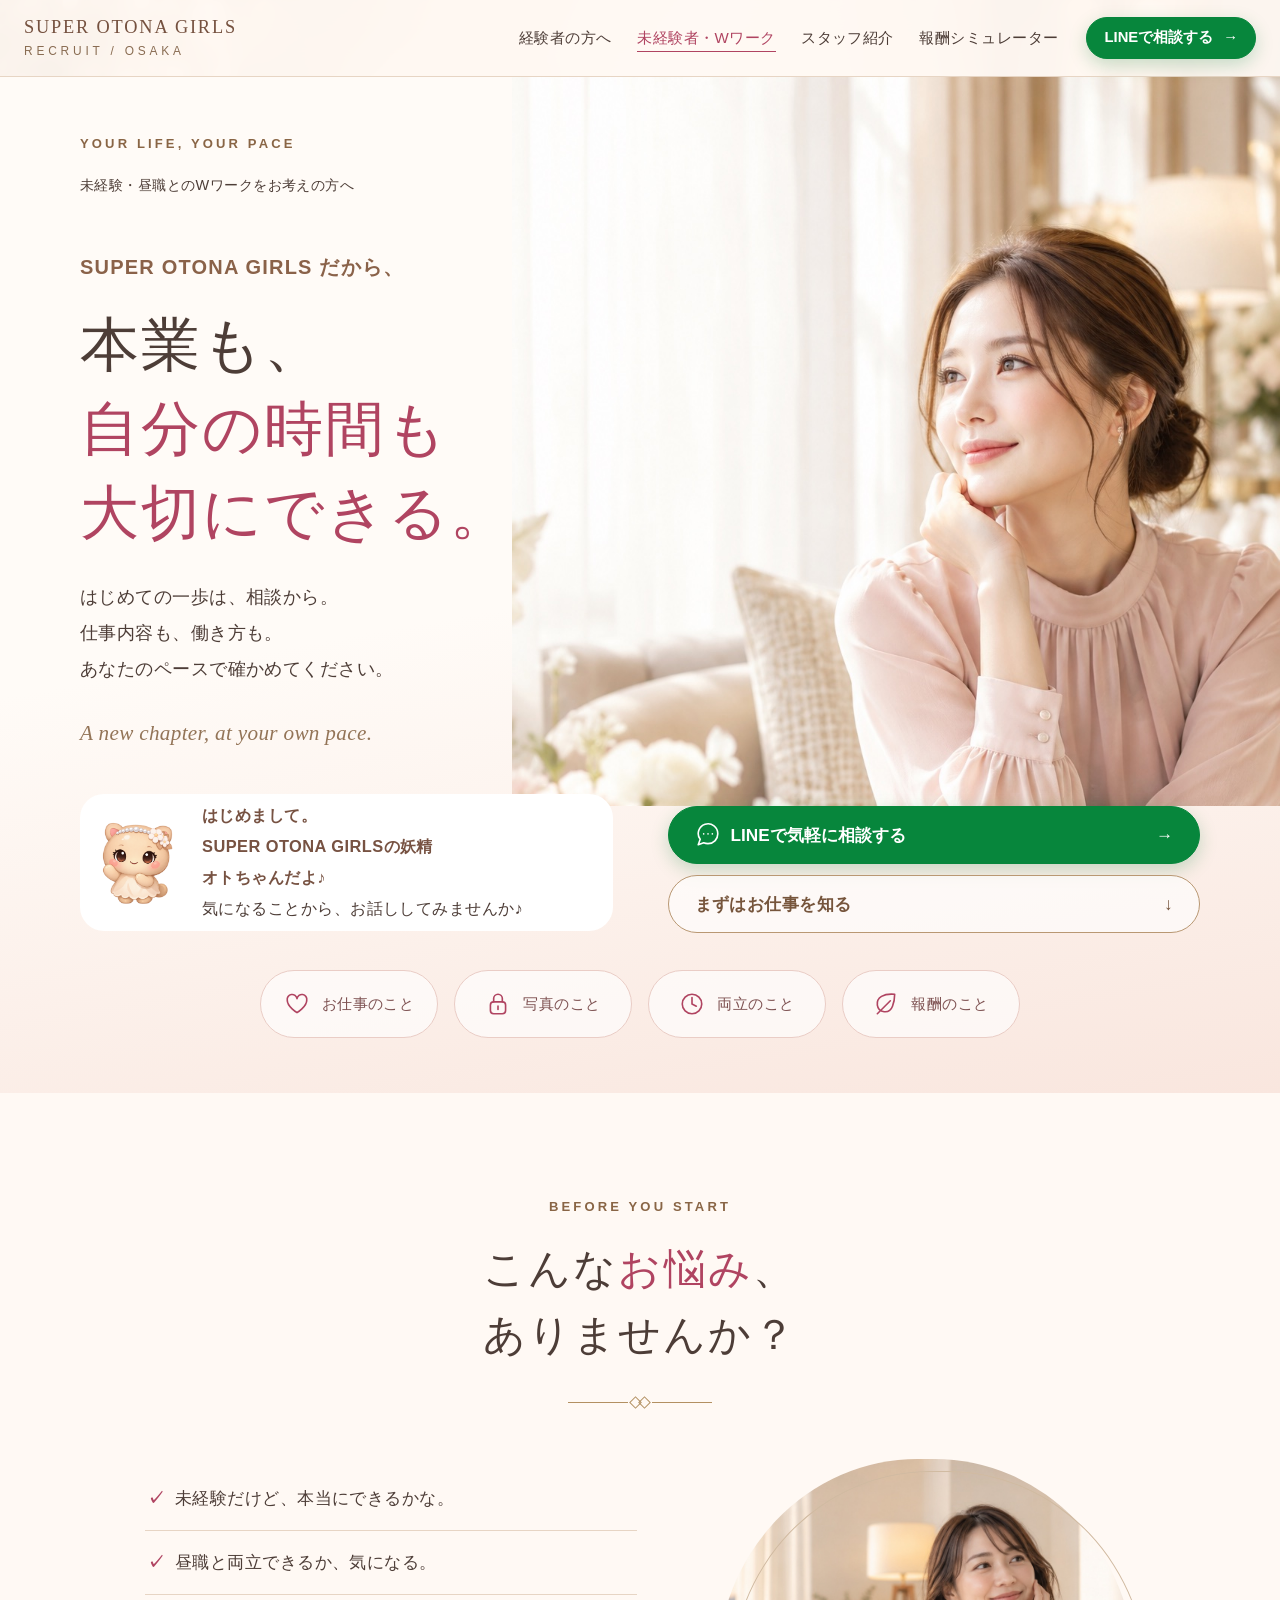
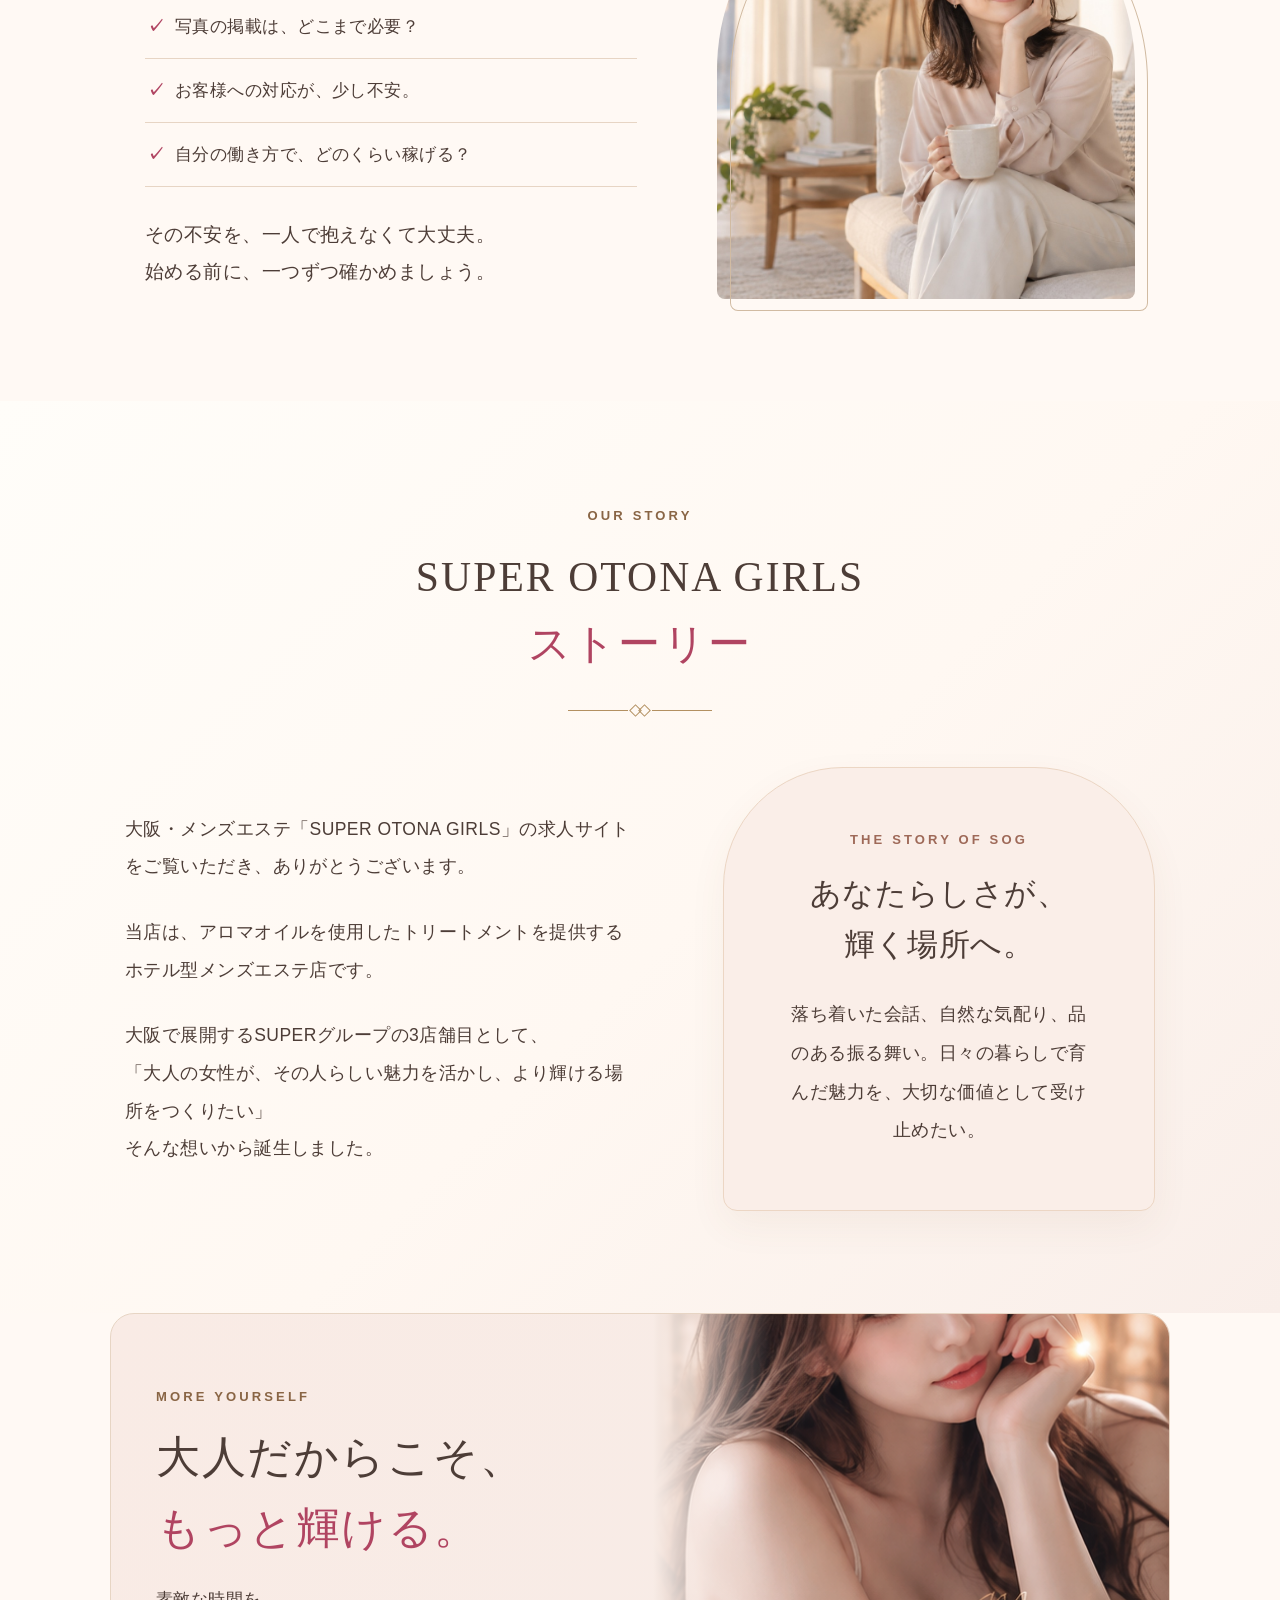
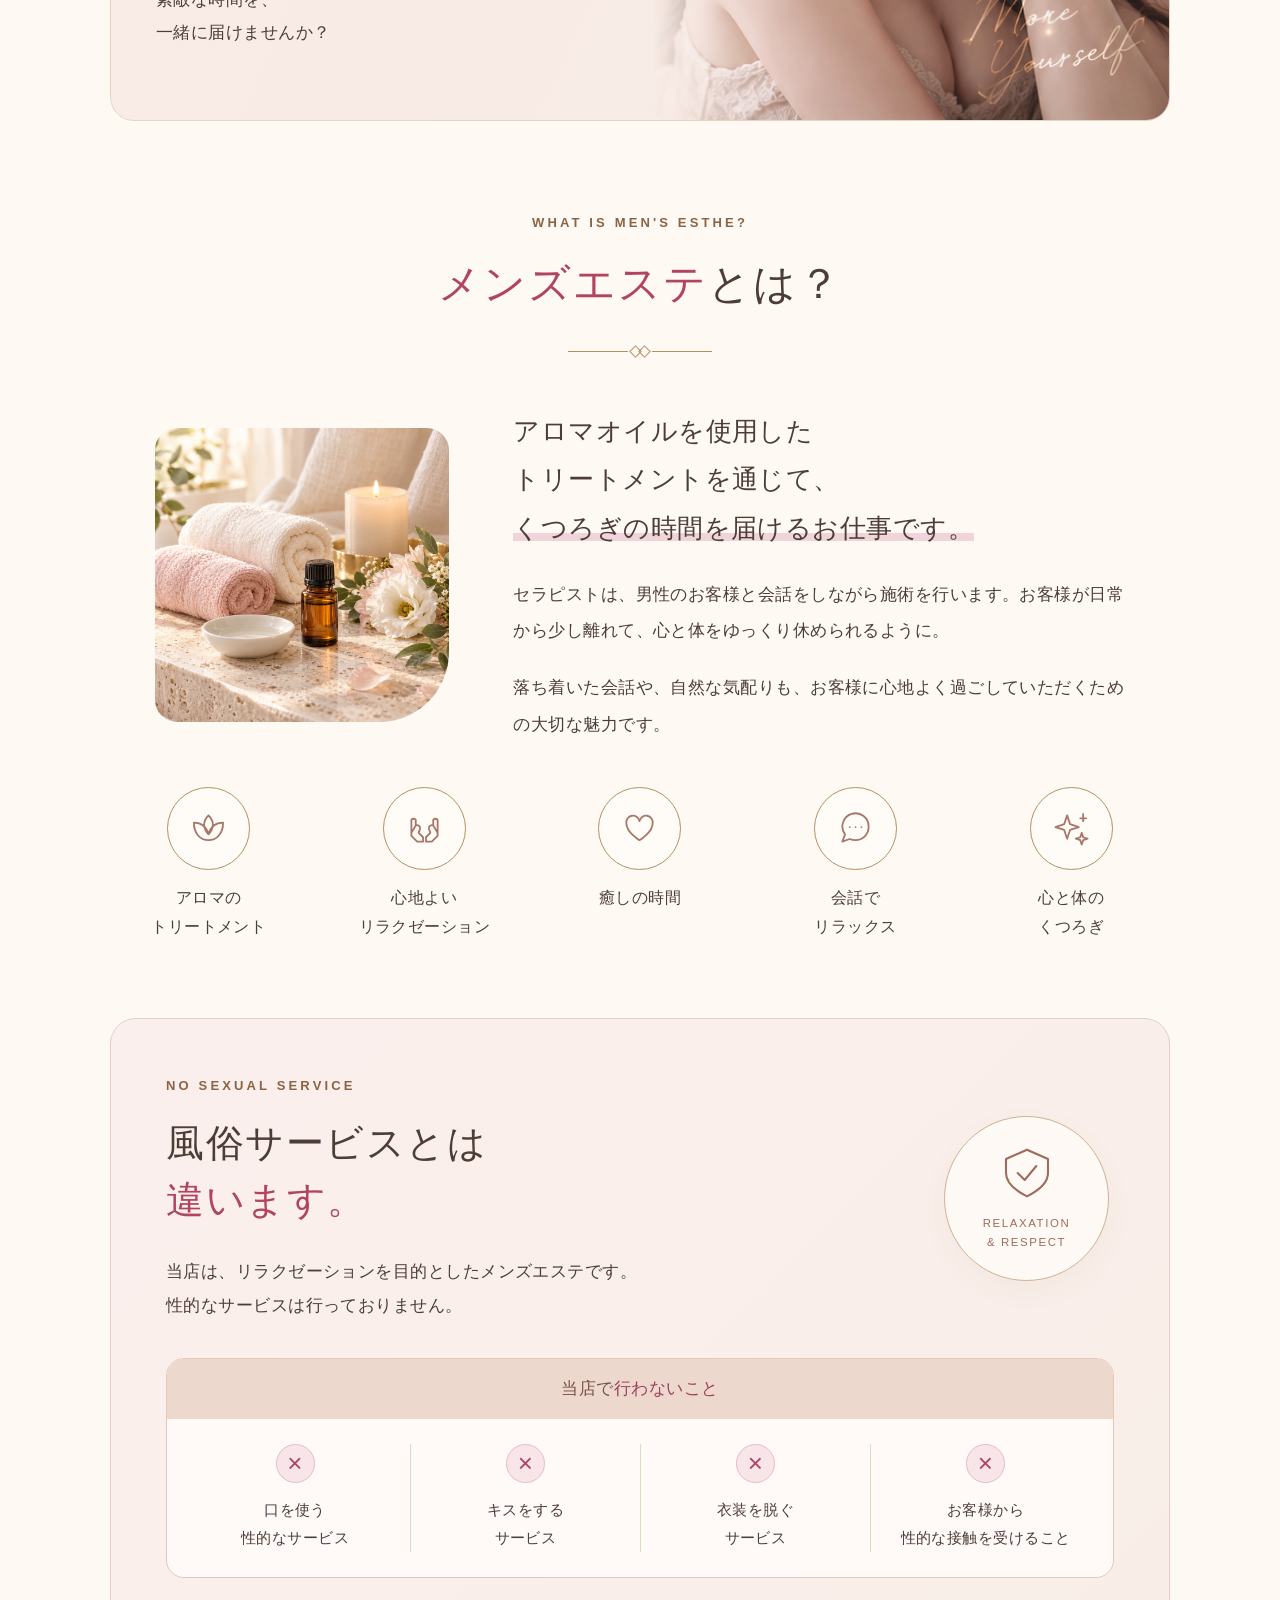
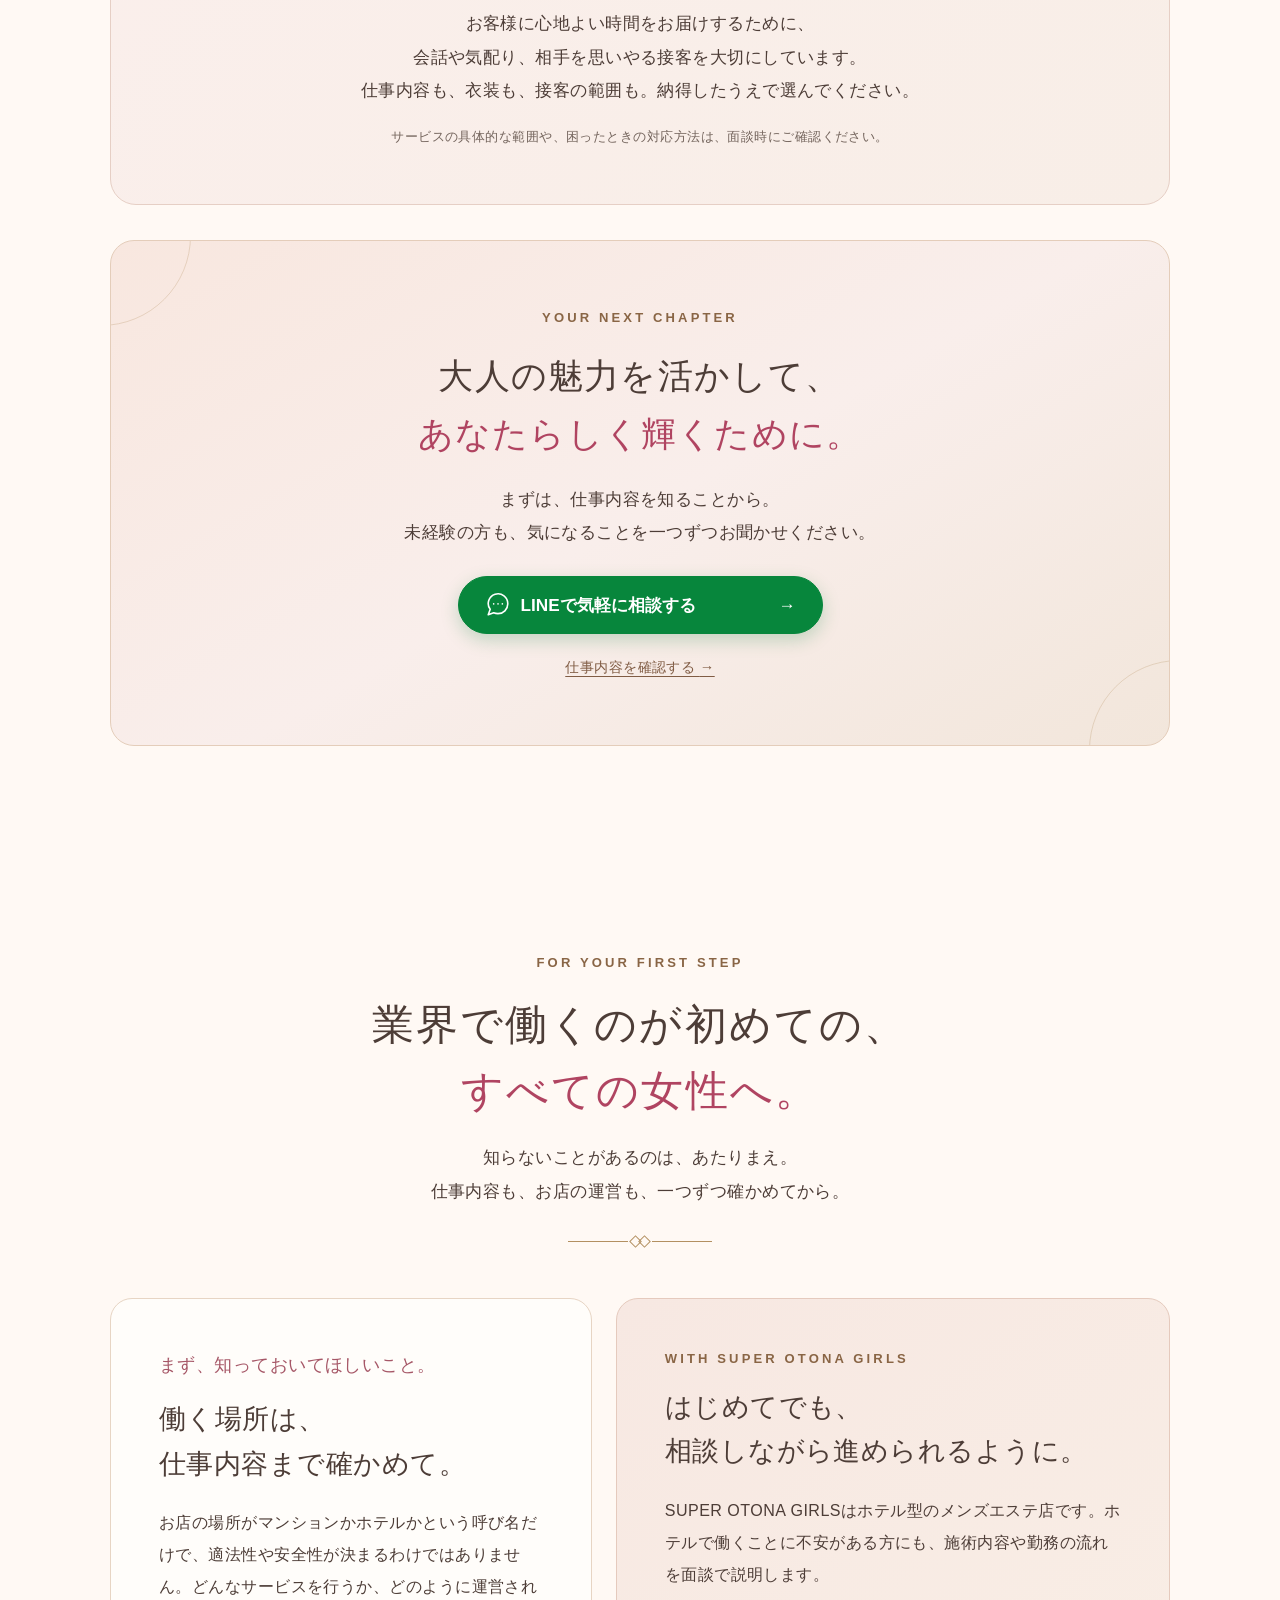
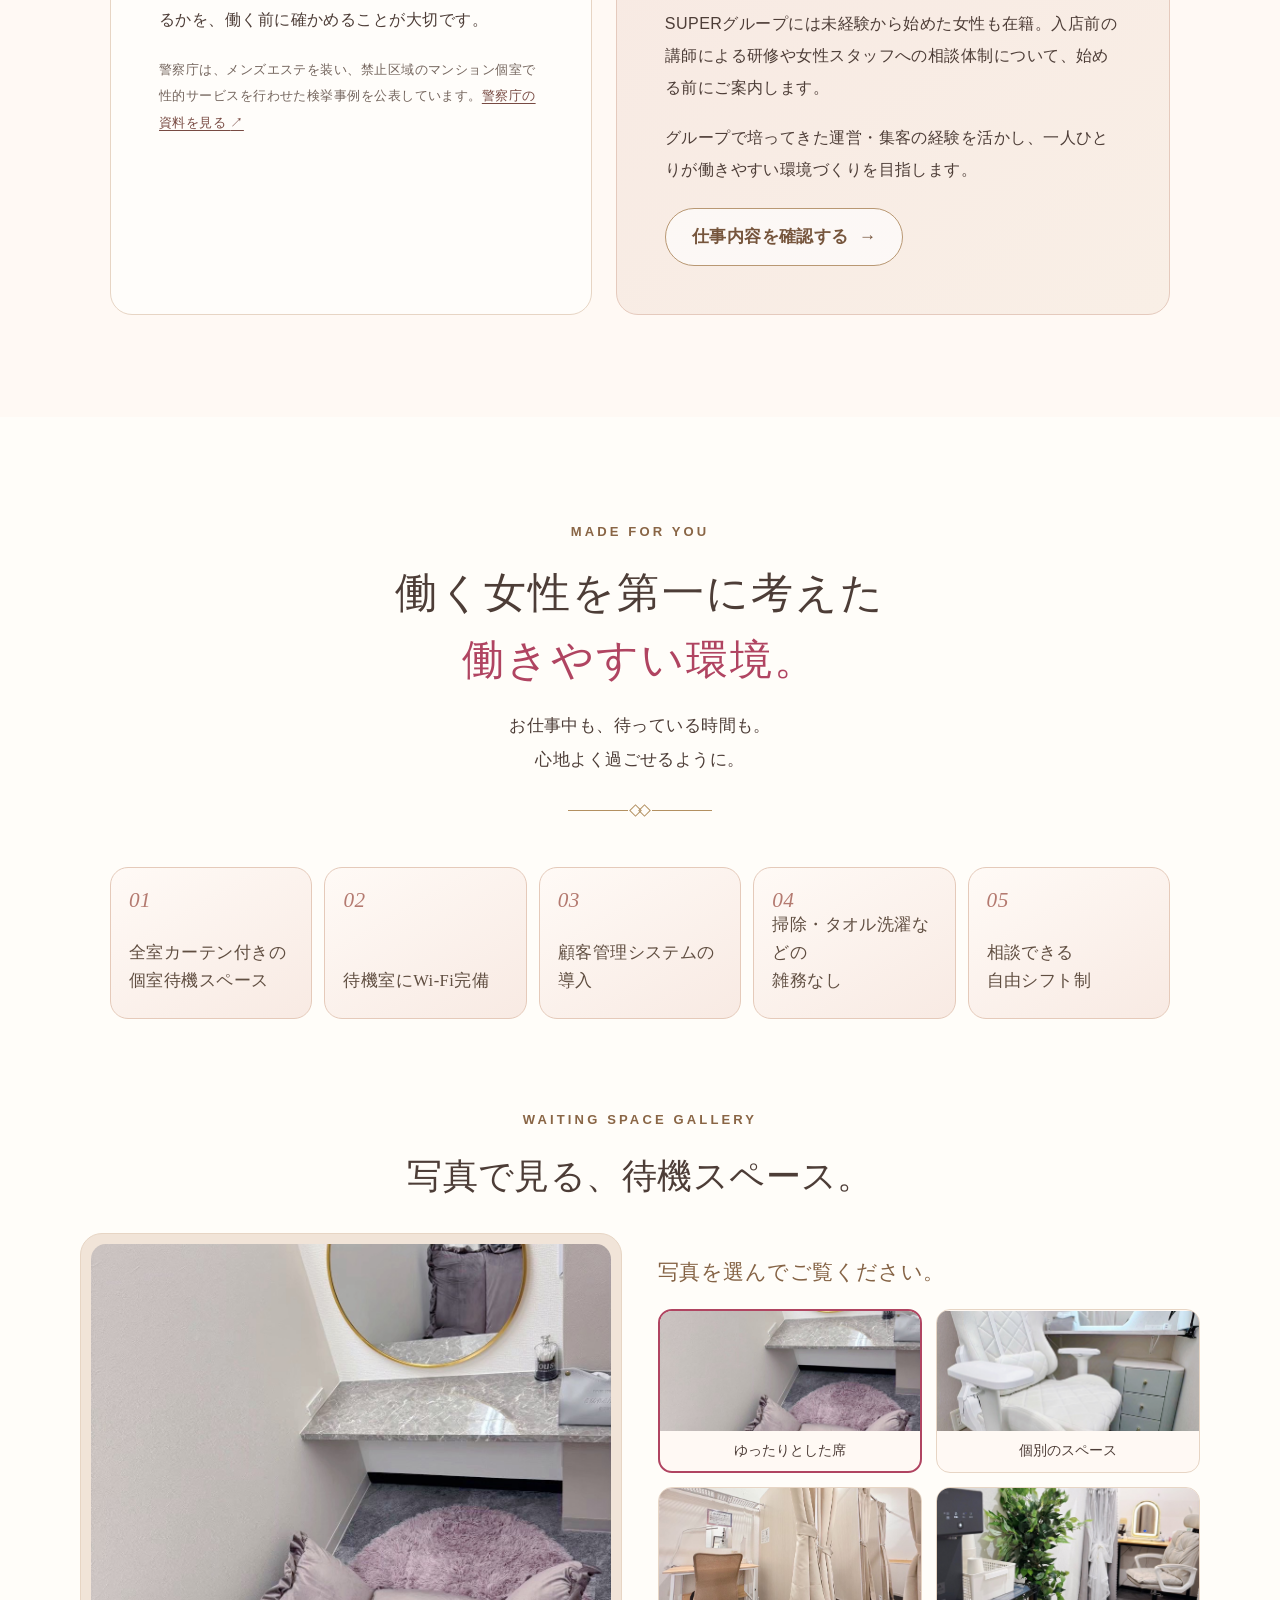
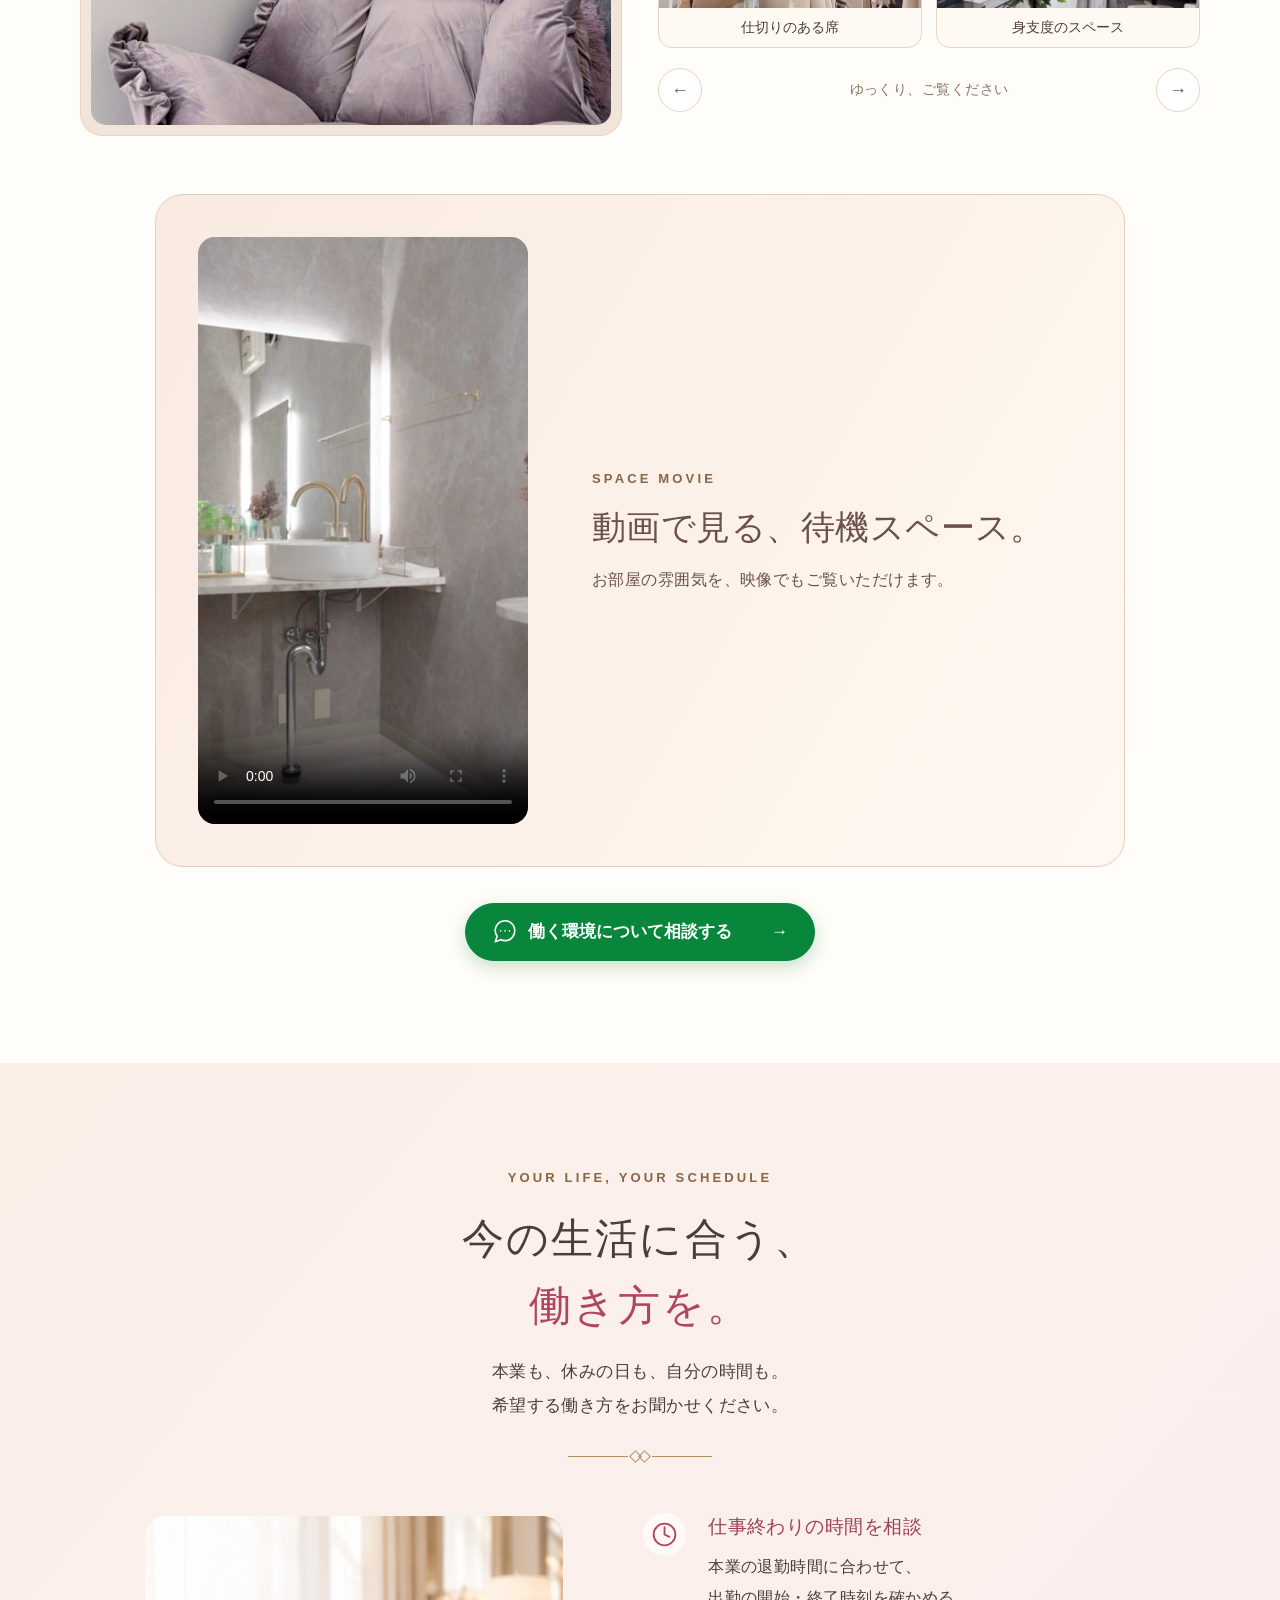
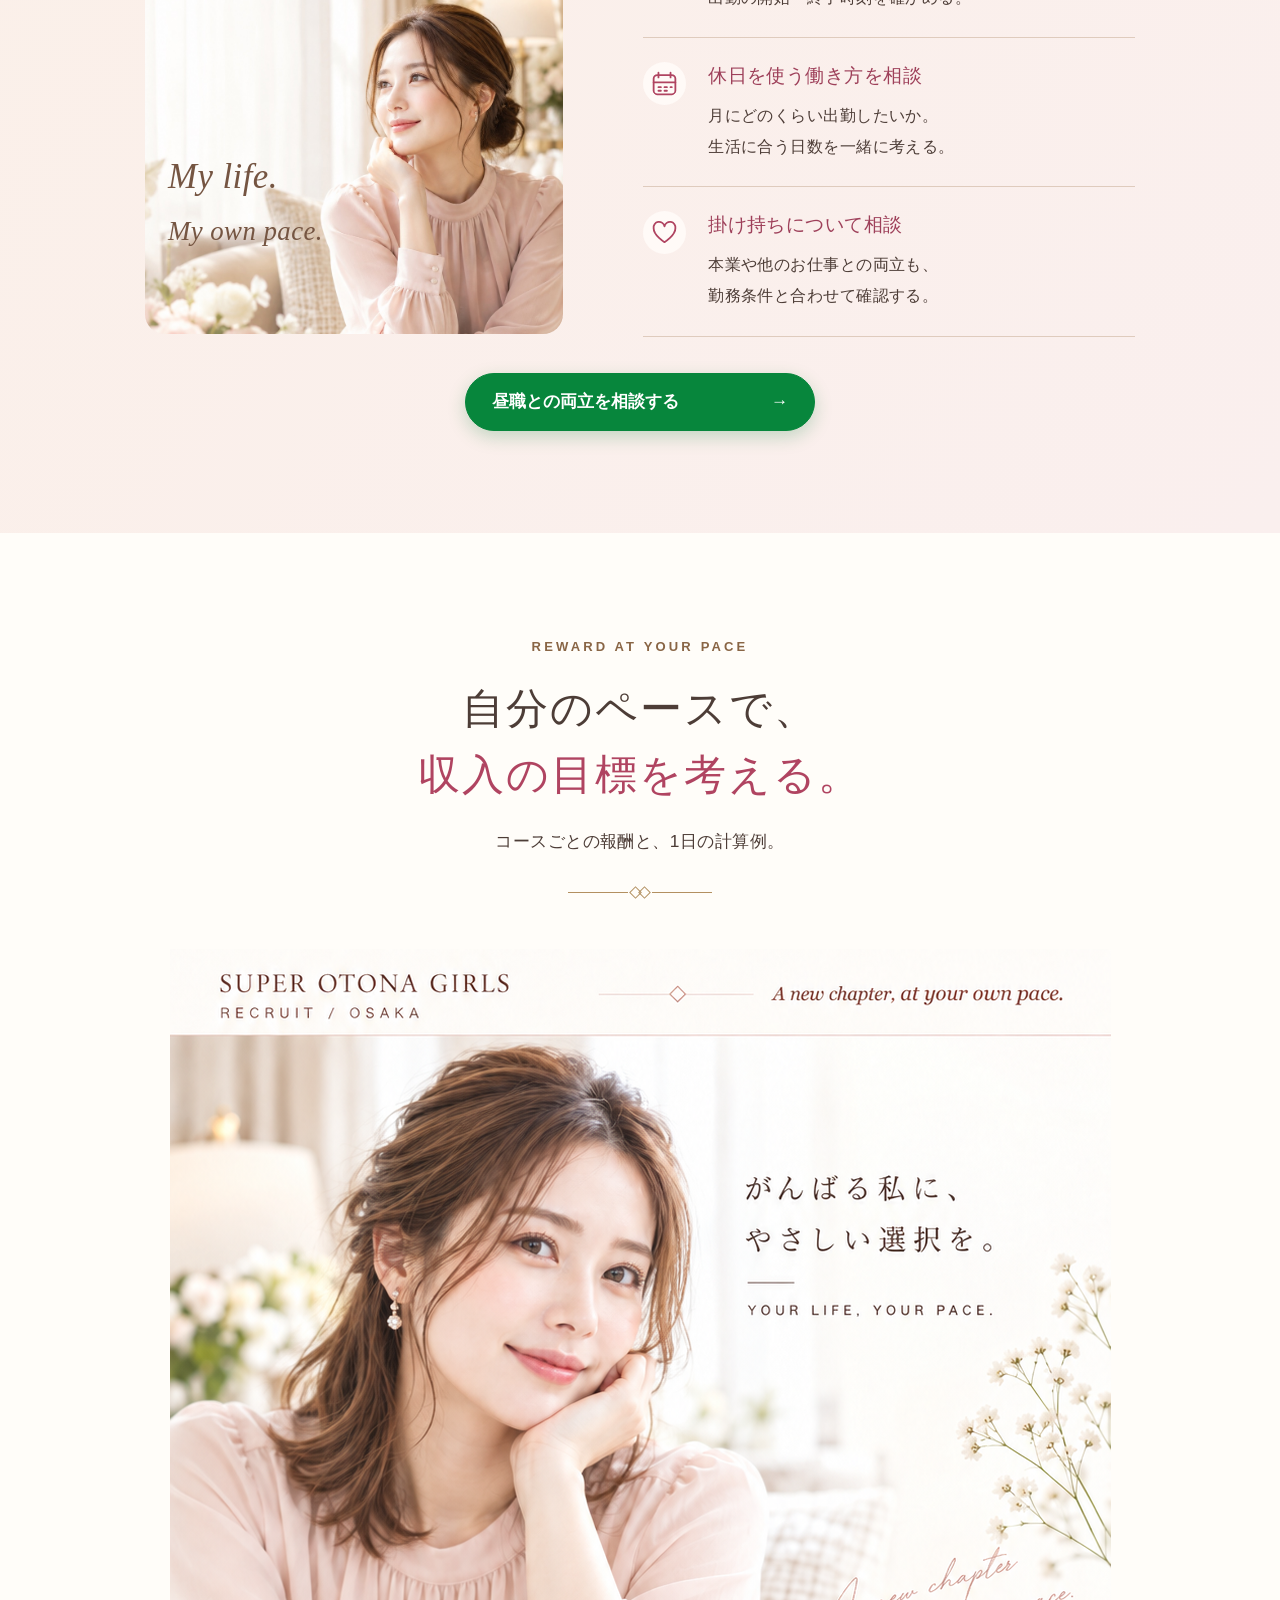
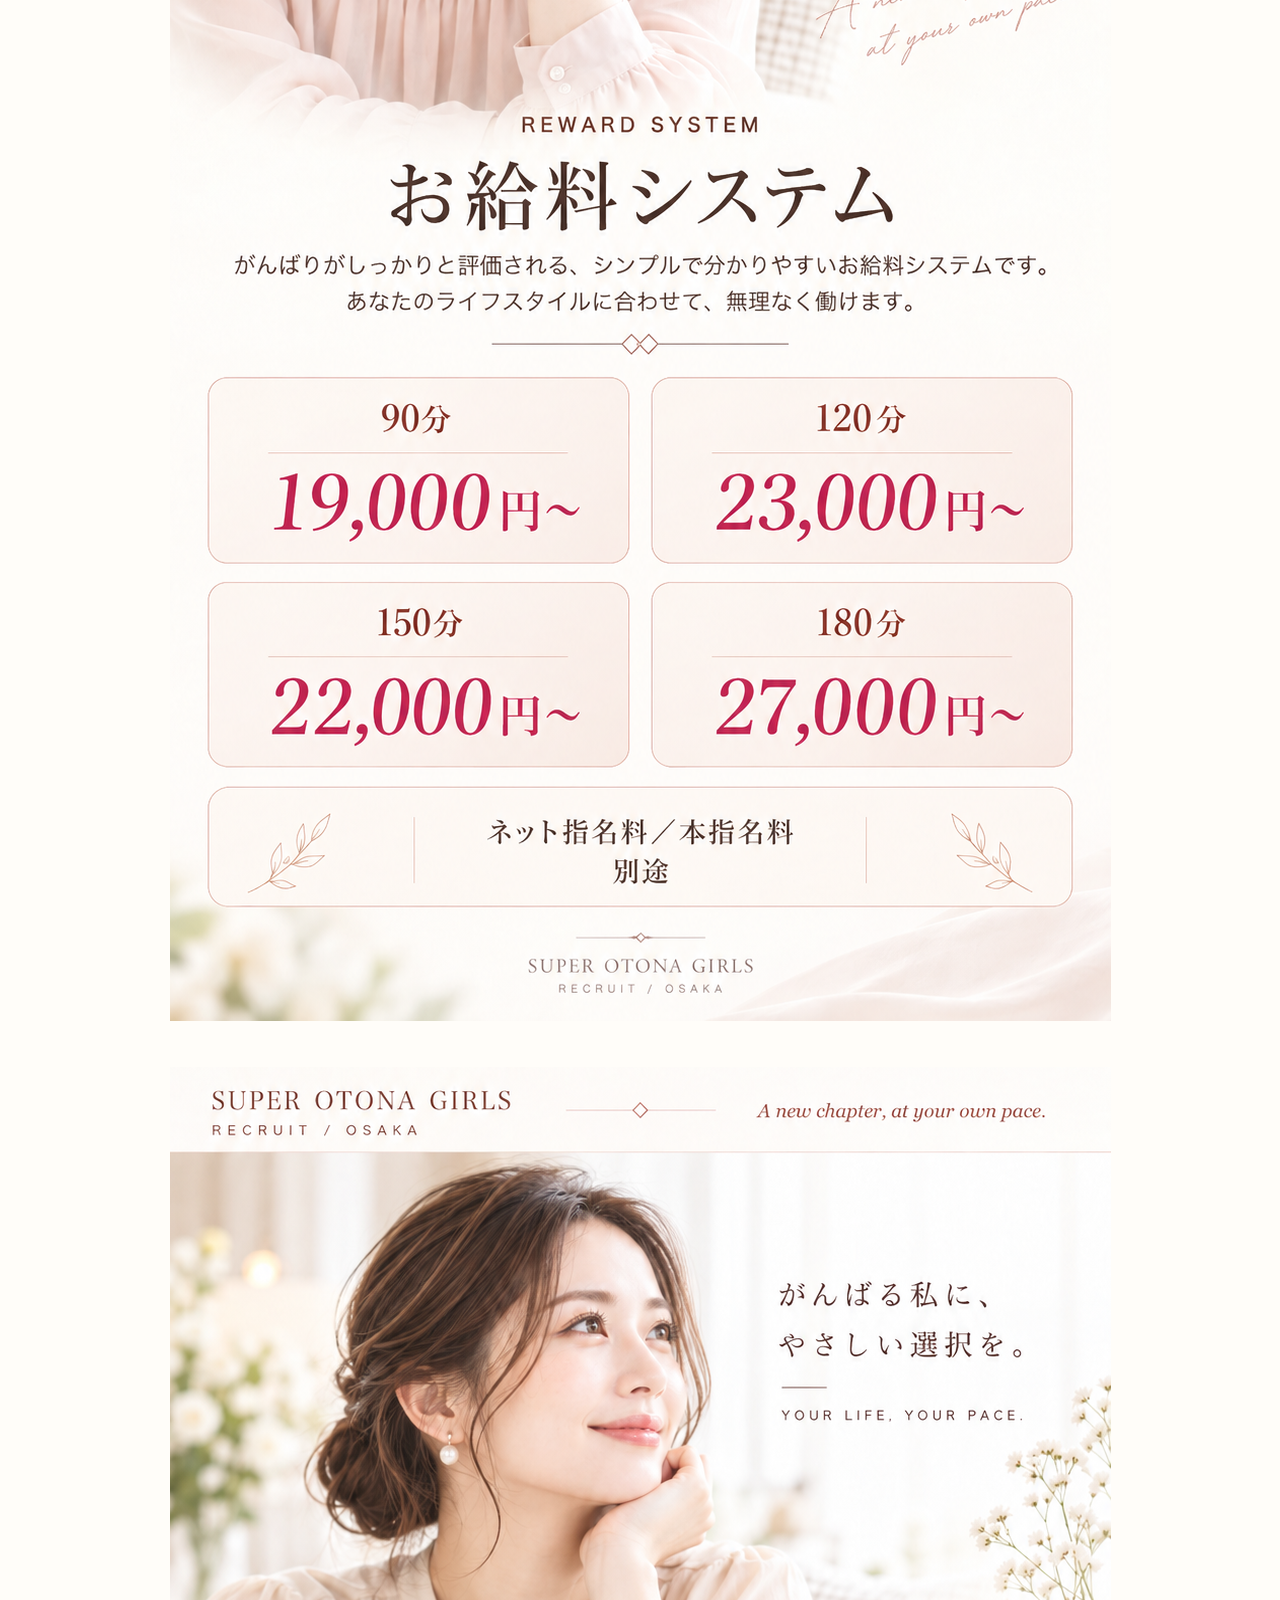
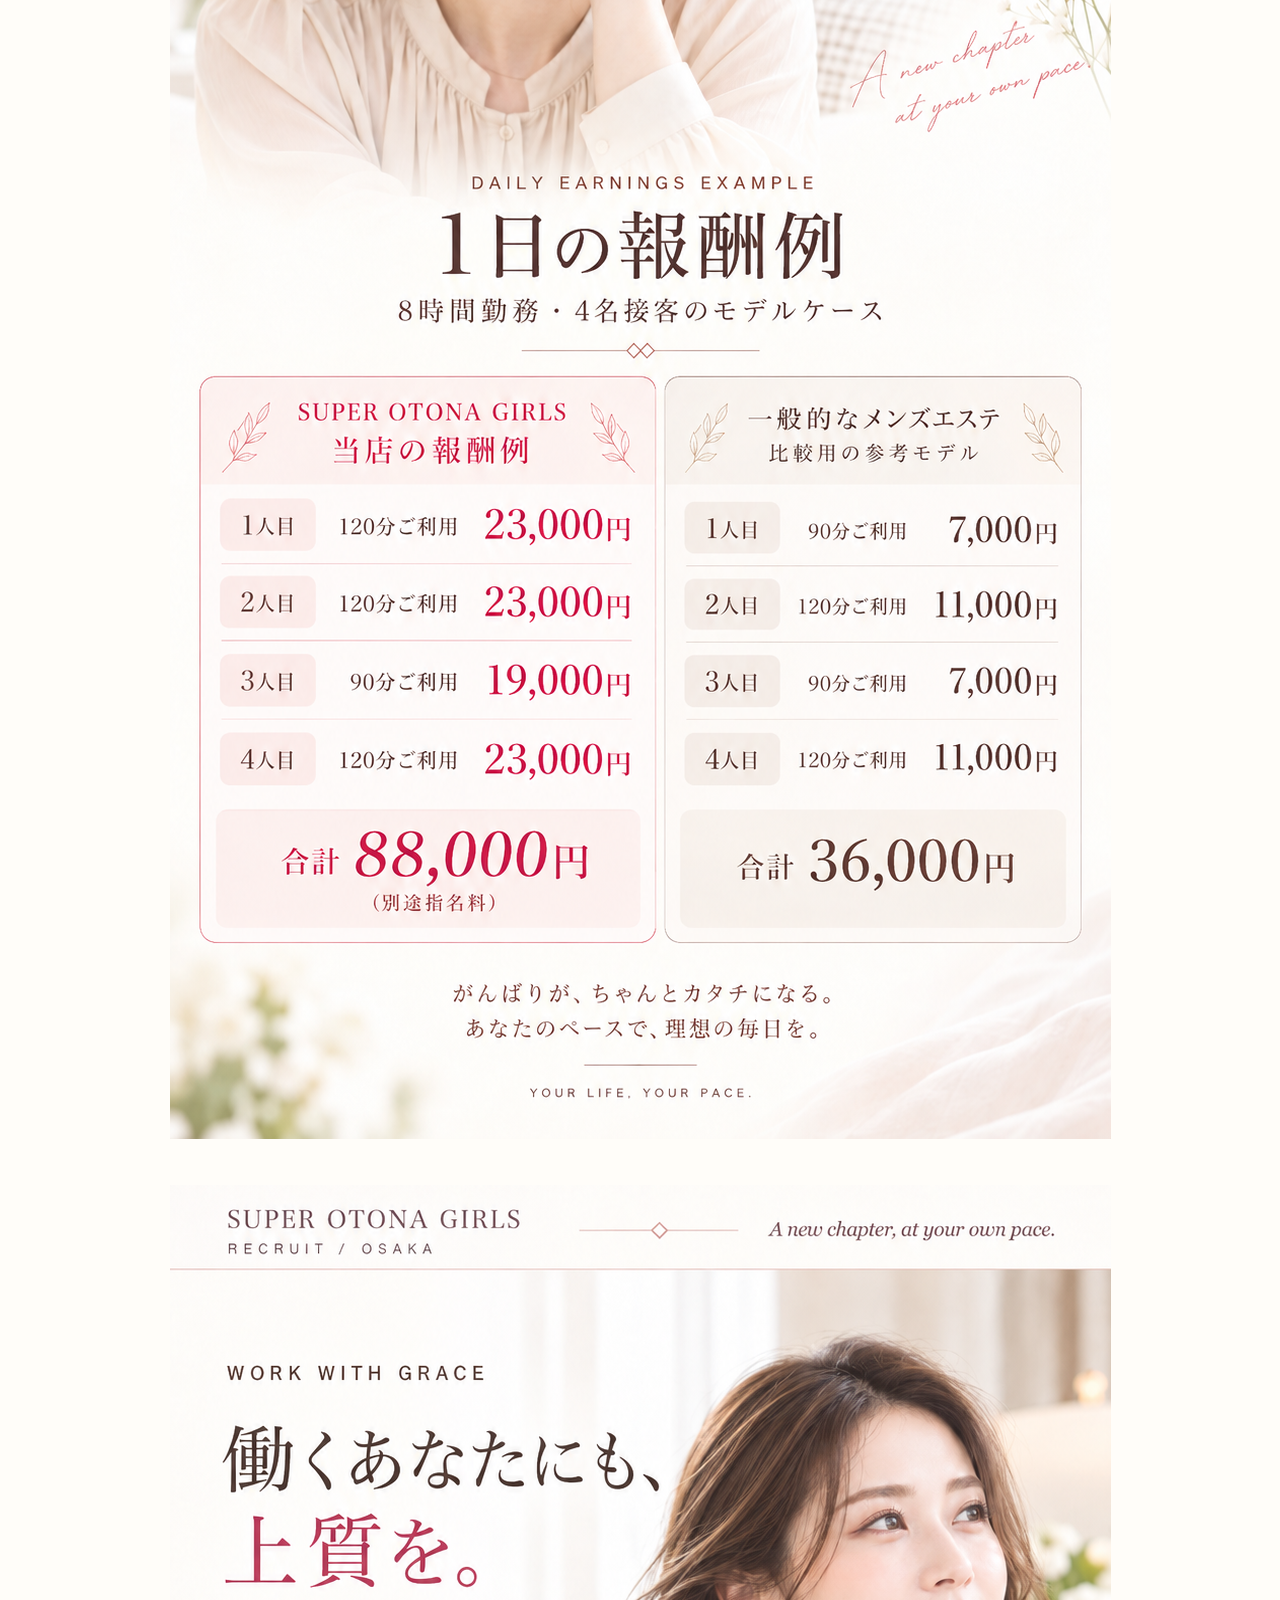
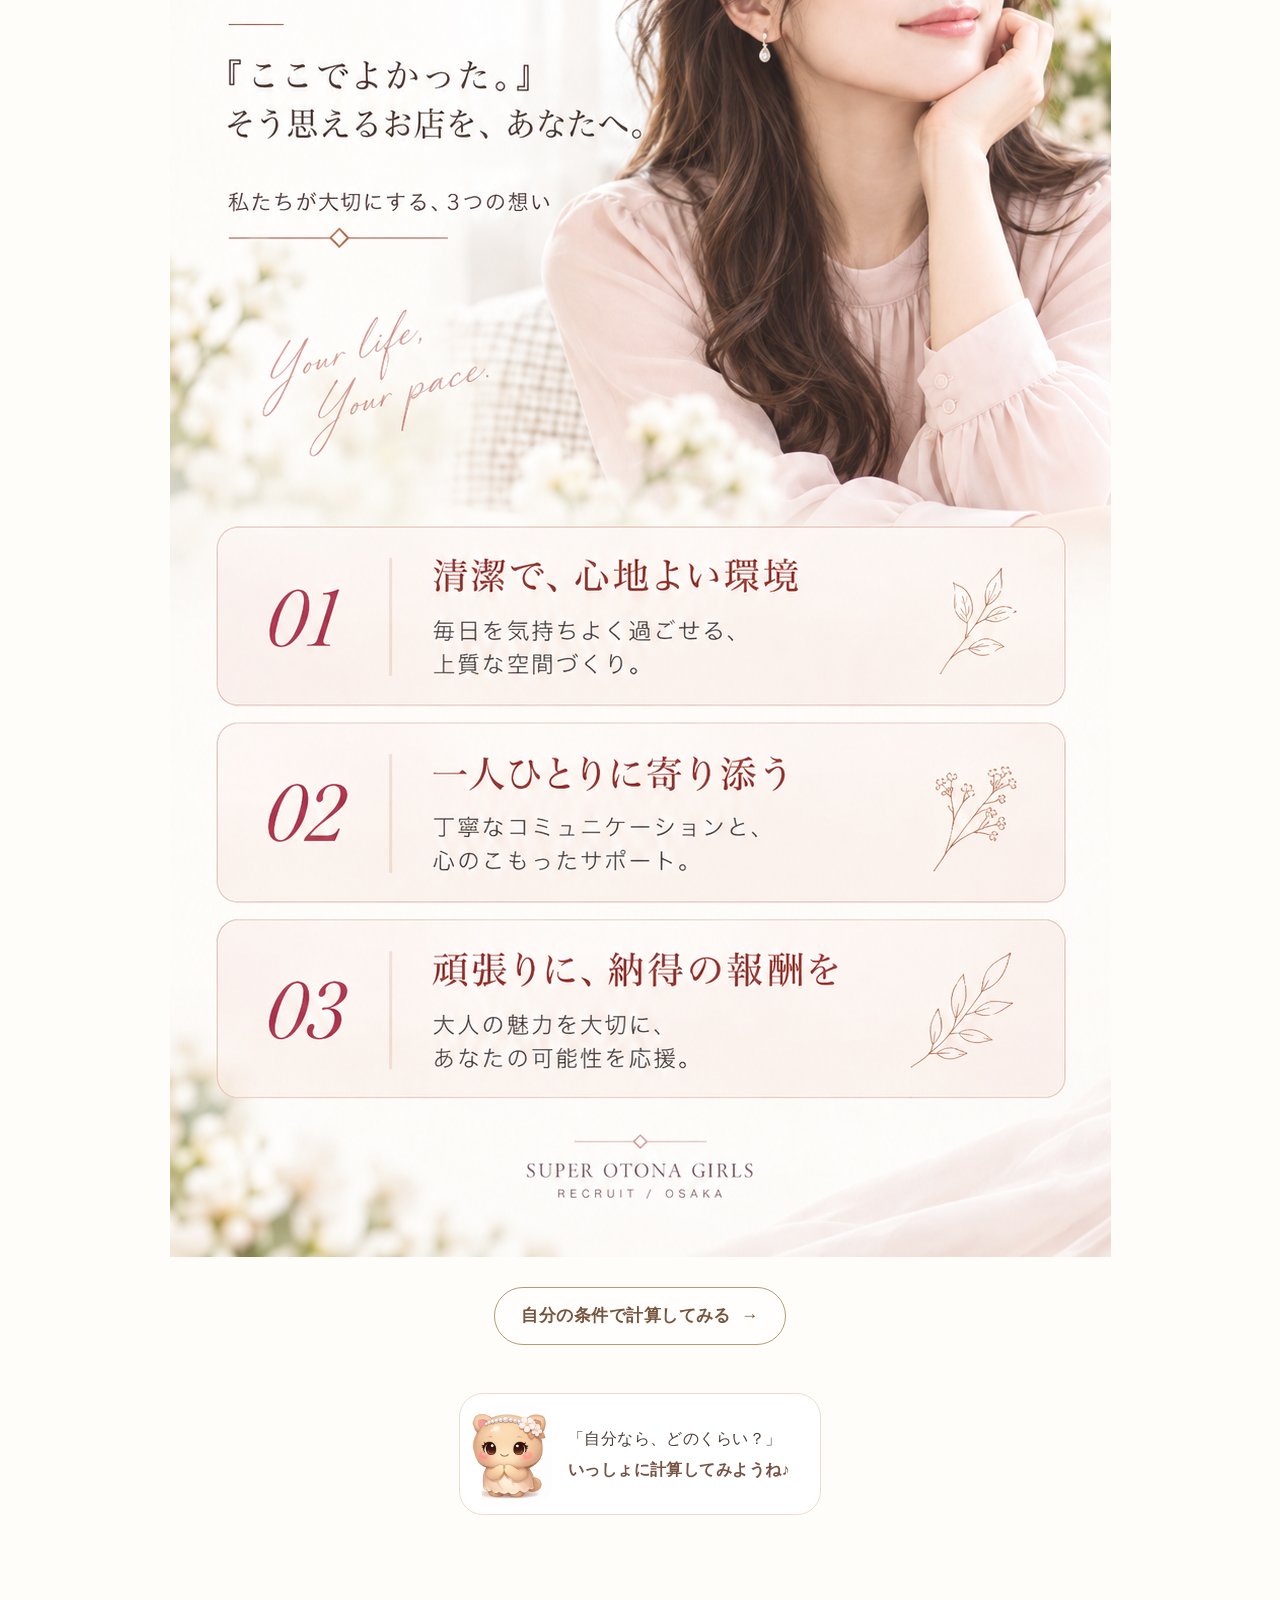
==== commit 4f8ffb22: "SOGのヒーロー文字・チーム紹介・本文サイズを改善" ====
--- a/beginner.html
+++ b/beginner.html
@@ -6,6 +6,7 @@
   <title>はじめての方へ | SUPER OTONA GIRLS 求人サンプル</title>
   <link rel="icon" href="favicon.svg" type="image/svg+xml">
   <link rel="stylesheet" href="tokens.css"><link rel="stylesheet" href="base.css"><link rel="stylesheet" href="components.css"><link rel="stylesheet" href="pages.css?v=20"><link rel="stylesheet" href="beginner.css?v=8"><link rel="stylesheet" href="beginner-service.css?v=1"><link rel="stylesheet" href="floral-atmosphere.css?v=3"><link rel="stylesheet" href="mobile-menu.css?v=2"><link rel="stylesheet" href="line-cta.css?v=2">
+  <link rel="stylesheet" href="body-type-plus-2.css?v=1">
   <script defer src="config.js"></script><script defer src="main.js?v=3"></script><script defer src="animations.js"></script><script defer src="petals.js?v=1"></script>
 </head>
 <body data-page="beginner">
--- a/body-type-plus-2.css
+++ b/body-type-plus-2.css
@@ -0,0 +1,557 @@
+/* Generated by tools/build-body-type-plus-2.py. Edit source CSS, then rebuild. */
+/* Every explicit non-heading font size is raised by 2px; implicit body copy uses 18px. */
+
+/* base.css */
+body { font-size: calc(16px + 2px); }
+small { font-size: calc(.78rem + 2px); }
+.eyebrow { font-size: calc(.78rem + 2px); }
+.lead { font-size: calc(clamp(1.07rem, 1.6vw, 1.25rem) + 2px); }
+.fine-print { font-size: calc(.84rem + 2px); }
+.image-note { font-size: calc(.74rem + 2px); }
+
+/* components.css */
+.sample-banner { font-size: calc(.76rem + 2px); }
+.brand { font-size: calc(1.02rem + 2px); }
+.brand small { font-size: calc(.62rem + 2px); }
+.nav-links a { font-size: calc(.82rem + 2px); }
+.button--small { font-size: calc(.82rem + 2px); }
+.media-frame figcaption { font-size: calc(.76rem + 2px); }
+.stat-card .duration { font-size: calc(.88rem + 2px); }
+.stat-card .amount { font-size: calc(clamp(1.7rem, 3vw, 2.55rem) + 2px); }
+.stat-card .amount span { font-size: calc(.6em + 2px); }
+.info-card .num { font-size: calc(2rem + 2px); }
+.quote-block { font-size: calc(clamp(1.4rem, 2.5vw, 2rem) + 2px); }
+.flow p { font-size: calc(.9rem + 2px); }
+.footer-links a { font-size: calc(.84rem + 2px); }
+.dialog-message { font-size: calc(.93rem + 2px); }
+.gallery-main figcaption { font-size: calc(.75rem + 2px); }
+.gallery-thumb span { font-size: calc(.77rem + 2px); }
+@media (max-width: 980px) { .nav-links a { font-size: calc(.73rem + 2px); } }
+@media (max-width: 760px) { .brand { font-size: calc(.88rem + 2px); } }
+@media (max-width: 760px) { .nav-links a { font-size: calc(.95rem + 2px); } }
+@media (max-width: 760px) { .mobile-cta .button { font-size: calc(.78rem + 2px); } }
+
+/* pages.css */
+.hero-price span { font-size: calc(.87rem + 2px); }
+.hero-price strong { font-size: calc(clamp(2.1rem, 4vw, 3.55rem) + 2px); }
+.hero .subnav a { font-size: calc(.9rem + 2px); }
+.editorial-number { font-size: calc(clamp(4rem, 10vw, 10rem) + 2px); }
+.mini-label { font-size: calc(.72rem + 2px); }
+.service-card .mark { font-size: calc(1.3rem + 2px); }
+.service-card p { font-size: calc(.9rem + 2px); }
+.sim-examples button { font-size: calc(.83rem + 2px); }
+.sim-error { font-size: calc(.85rem + 2px); }
+.result-amount { font-size: calc(clamp(2.5rem, 4.5vw, 4.1rem) + 2px); }
+.result-breakdown { font-size: calc(.9rem + 2px); }
+.result-note { font-size: calc(.79rem + 2px); }
+.consultation-preview { font-size: calc(.83rem + 2px); }
+.compare-grid label { font-size: calc(.82rem + 2px); }
+@media (max-width: 760px) { .hero .lead { font-size: calc(.96rem + 2px); } }
+@media (max-width: 760px) { .hero-mobile-jump { font-size: calc(.78rem + 2px); } }
+.intro-kicker { font-size: calc(.76rem + 2px); }
+.intro-small-label { font-size: calc(.76rem + 2px); }
+.intro-index { font-size: calc(1.4rem + 2px); }
+.intro-prose { font-size: calc(clamp(1rem, 1.28vw, 1.12rem) + 2px); }
+.intro-prose--opening p:first-child { font-size: calc(1.08em + 2px); }
+.intro-philosophy-line { font-size: calc(clamp(2.15rem, 4vw, 4rem) + 2px); }
+.intro-wishes li > span { font-size: calc(.88rem + 2px); }
+.intro-wishes p { font-size: calc(clamp(1.28rem, 2vw, 1.72rem) + 2px); }
+@media (max-width: 640px) { .intro-kicker { font-size: calc(.7rem + 2px); } }
+@media (max-width: 640px) { .intro-small-label { font-size: calc(.7rem + 2px); } }
+@media (max-width: 640px) { .intro-prose { font-size: calc(.98rem + 2px); } }
+@media (max-width: 640px) { .intro-philosophy-line { font-size: calc(clamp(1.82rem, 7.1vw, 2.4rem) + 2px); } }
+@media (max-width: 640px) { .intro-wishes p { font-size: calc(clamp(1.12rem, 4.6vw, 1.4rem) + 2px); } }
+.waiting-video figcaption { font-size: calc(.82rem + 2px); }
+.waiting-photo-grid figcaption { font-size: calc(1.15rem + 2px); }
+.waiting-photo-grid figcaption span { font-size: calc(.8rem + 2px); }
+@media (max-width: 430px) { .waiting-photo-grid figcaption { font-size: calc(.9rem + 2px); } }
+@media (max-width: 430px) { .waiting-photo-grid figcaption span { font-size: calc(.69rem + 2px); } }
+.reward-reference-note { font-size: calc(.78rem + 2px); }
+.reward-reference-link { font-size: calc(.85rem + 2px); }
+@media (max-width: 900px) { .reward-reference-controls button { font-size: calc(1.25rem + 2px); } }
+@media (max-width: 900px) { .reward-reference-controls span { font-size: calc(.78rem + 2px); } }
+.standard-index { font-size: calc(.68rem + 2px); }
+.standard-panel p { font-size: calc(clamp(.91rem, 1.03vw, 1.03rem) + 2px); }
+.standard-emphasis { font-size: calc(clamp(1.27rem, 1.55vw, 1.62rem) + 2px) !important; }
+.standard-rates span { font-size: calc(.72rem + 2px); }
+.standard-rates strong { font-size: calc(clamp(1.7rem, 2.25vw, 2.35rem) + 2px); }
+.standard-points strong { font-size: calc(1.08rem + 2px); }
+.standard-points span { font-size: calc(.91rem + 2px); }
+.standard-beginner-link span { font-size: calc(1.2rem + 2px); }
+.standard-footer p { font-size: calc(.76rem + 2px); }
+@media (max-width: 640px) { .standard-panel p { font-size: calc(.94rem + 2px); } }
+@media (max-width: 640px) { .standard-rates strong { font-size: calc(1.95rem + 2px); } }
+.simulation-case__photo figcaption { font-size: calc(clamp(1.28rem, 2vw, 1.85rem) + 2px); }
+.simulation-case__photo figcaption span { font-size: calc(.62rem + 2px); }
+.simulation-case__label { font-size: calc(.69rem + 2px); }
+.simulation-case__name { font-size: calc(1.45rem + 2px); }
+.simulation-case__name span { font-size: calc(.76rem + 2px); }
+.simulation-case__description { font-size: calc(.94rem + 2px); }
+.simulation-timeline time { font-size: calc(1.25rem + 2px); }
+.simulation-timeline span { font-size: calc(.69rem + 2px); }
+.simulation-case__workstyle { font-size: calc(clamp(1.06rem, 1.45vw, 1.4rem) + 2px); }
+.simulation-case__or { font-size: calc(.73rem + 2px); }
+.simulation-calculation__caption { font-size: calc(.65rem + 2px); }
+.simulation-calculation p { font-size: calc(clamp(.82rem, 1vw, .94rem) + 2px); }
+.simulation-calculation__total > span { font-size: calc(.85rem + 2px); }
+.simulation-calculation__total strong { font-size: calc(clamp(2.2rem, 3.35vw, 3.5rem) + 2px); }
+.simulation-calculation__total small { font-size: calc(.35em + 2px); }
+.simulation-stories__note { font-size: calc(.72rem + 2px); }
+@media (max-width: 700px) { .simulation-stories__heading p { font-size: calc(.89rem + 2px); } }
+@media (max-width: 700px) { .simulation-case__name { font-size: calc(1.35rem + 2px); } }
+@media (max-width: 700px) { .simulation-case__description { font-size: calc(.88rem + 2px); } }
+@media (max-width: 390px) { .simulation-timeline time { font-size: calc(1.1rem + 2px); } }
+@media (max-width: 390px) { .simulation-calculation__total strong { font-size: calc(2rem + 2px); } }
+.store-info__list dt { font-size: calc(.75rem + 2px); }
+.store-info__list dd { font-size: calc(clamp(.94rem, 1.05vw, 1.06rem) + 2px); }
+.store-info__url { font-size: calc(.88rem + 2px) !important; }
+.store-info__note { font-size: calc(.74rem + 2px); }
+@media (max-width: 500px) { .store-info__heading p { font-size: calc(.9rem + 2px); } }
+@media (max-width: 500px) { .store-info__list dd { font-size: calc(.91rem + 2px); } }
+@media (max-width: 500px) { .store-info__url { font-size: calc(.78rem + 2px) !important; } }
+
+/* beginner.css */
+body[data-page="beginner"] .sample-banner { font-size: calc(.7rem + 2px); }
+body[data-page="beginner"] .button { font-size: calc(.95rem + 2px); }
+body[data-page="beginner"] .button--small { font-size: calc(.8rem + 2px); }
+.b-eyebrow { font-size: calc(.69rem + 2px); }
+.b-hero-kicker { font-size: calc(.78rem + 2px); }
+.b-hero-lead { font-size: calc(1rem + 2px); }
+.b-hero-signature { font-size: calc(1.2rem + 2px); }
+.b-photo-note { font-size: calc(.65rem + 2px); }
+.b-guide p { font-size: calc(.9rem + 2px); }
+.b-quicklinks a { font-size: calc(.84rem + 2px); }
+.b-heading p { font-size: calc(.96rem + 2px); }
+.b-checks li { font-size: calc(.95rem + 2px); }
+.b-gentle-message { font-size: calc(1.05rem + 2px); }
+.b-editorial-photo figcaption { font-size: calc(.66rem + 2px); }
+.b-brand-message > p:last-of-type { font-size: calc(.94rem + 2px); }
+body[data-page="beginner"] .b-gallery .gallery-main figcaption { font-size: calc(.72rem + 2px); }
+.b-small-heading { font-size: calc(1.2rem + 2px); }
+body[data-page="beginner"] .gallery-thumb span { font-size: calc(.77rem + 2px); }
+.b-gallery .gallery-controls span { font-size: calc(.77rem + 2px); }
+.b-note { font-size: calc(.73rem + 2px); }
+.b-lifestyle-photo figcaption { font-size: calc(.66rem + 2px); }
+.b-lifestyle-photo > p { font-size: calc(2.05rem + 2px); }
+.b-lifestyle-photo > p em { font-size: calc(1.55rem + 2px); }
+.b-schedule-item p { font-size: calc(.9rem + 2px); }
+.b-workstyles-heading p { font-size: calc(.91rem + 2px); }
+.b-workstyles-footer > p:not(.b-note) { font-size: calc(.91rem + 2px); }
+.b-case-photo figcaption { font-size: calc(.69rem + 2px); }
+.b-case-photo figcaption span { font-size: calc(.6rem + 2px); }
+.b-case-label { font-size: calc(.7rem + 2px); }
+.b-case-name { font-size: calc(1.4rem + 2px); }
+.b-case-name span { font-size: calc(.72rem + 2px); }
+.b-case-description { font-size: calc(.91rem + 2px); }
+.b-case-timeline time { font-size: calc(.94rem + 2px); }
+.b-case-timeline span { font-size: calc(.68rem + 2px); }
+.b-case-workstyle { font-size: calc(.79rem + 2px); }
+.b-case-workstyle span:nth-child(2) { font-size: calc(.68rem + 2px); }
+.b-case-calculation > span { font-size: calc(.61rem + 2px); }
+.b-case-calculation p { font-size: calc(.81rem + 2px); }
+.b-case-calculation > div > span { font-size: calc(.76rem + 2px); }
+.b-case-calculation > div strong { font-size: calc(clamp(2rem, 3.25vw, 2.9rem) + 2px); }
+.b-case-calculation > div small { font-size: calc(.45em + 2px); }
+.b-reward-footnote { font-size: calc(.72rem + 2px); }
+.b-support-photo figcaption { font-size: calc(.66rem + 2px); }
+.b-photo-message { font-size: calc(1rem + 2px); }
+.b-support-item p { font-size: calc(.8rem + 2px); }
+.b-support-arrow { font-size: calc(1.1rem + 2px); }
+.b-flow-no { font-size: calc(.9rem + 2px); }
+.b-flow p { font-size: calc(.82rem + 2px); }
+.b-flow-highlight span { font-size: calc(.78rem + 2px); }
+.b-flow-highlight strong { font-size: calc(clamp(1.4rem, 3vw, 2rem) + 2px); }
+.b-faq-group-heading span { font-size: calc(.7rem + 2px); }
+body[data-page="beginner"] .b-faq summary { font-size: calc(.92rem + 2px); }
+body[data-page="beginner"] .b-faq details > div { font-size: calc(.86rem + 2px); }
+.b-closing-copy > p { font-size: calc(.94rem + 2px); }
+.b-closing-photo figcaption { font-size: calc(.65rem + 2px); }
+body[data-page="beginner"] .site-footer .fine-print { font-size: calc(.74rem + 2px); }
+body[data-page="beginner"] .mobile-cta .button { font-size: calc(.8rem + 2px); }
+.b-about-copy { font-size: calc(.97rem + 2px); }
+.b-story p { font-size: calc(1rem + 2px); }
+.b-firsttime-layout p { font-size: calc(.88rem + 2px); }
+.b-firsttime-layout .b-small-heading { font-size: calc(1rem + 2px); }
+.b-firsttime-layout .b-note { font-size: calc(.71rem + 2px); }
+.b-firsttime-layout .button { font-size: calc(.83rem + 2px); }
+.b-comfort-list li > span { font-size: calc(1.2rem + 2px); }
+.b-comfort-list strong { font-size: calc(.91rem + 2px); }
+.b-waiting-video figcaption strong { font-size: calc(clamp(1.45rem, 2.5vw, 2rem) + 2px); }
+.b-waiting-video figcaption > span:last-child { font-size: calc(.88rem + 2px); }
+@media (max-width: 760px) { .b-hero .b-eyebrow { font-size: calc(.6rem + 2px); } }
+@media (max-width: 760px) { .b-hero-kicker { font-size: calc(.62rem + 2px); } }
+@media (max-width: 760px) { .b-hero-lead { font-size: calc(.83rem + 2px); } }
+@media (max-width: 760px) { .b-hero-signature { font-size: calc(.86rem + 2px); } }
+@media (max-width: 760px) { .b-photo-note { font-size: calc(.6rem + 2px); } }
+@media (max-width: 760px) { .b-guide p { font-size: calc(.78rem + 2px); } }
+@media (max-width: 760px) { .b-quicklinks a { font-size: calc(.68rem + 2px); } }
+@media (max-width: 760px) { .b-heading p { font-size: calc(.86rem + 2px); } }
+@media (max-width: 760px) { .b-eyebrow { font-size: calc(.62rem + 2px); } }
+@media (max-width: 760px) { .b-checks li { font-size: calc(.86rem + 2px); } }
+@media (max-width: 760px) { .b-gentle-message { font-size: calc(.93rem + 2px); } }
+@media (max-width: 760px) { .b-about-copy { font-size: calc(.87rem + 2px); } }
+@media (max-width: 760px) { .b-story p { font-size: calc(.9rem + 2px); } }
+@media (max-width: 760px) { .b-firsttime-layout p { font-size: calc(.83rem + 2px); } }
+@media (max-width: 760px) { .b-comfort-list strong { font-size: calc(.79rem + 2px); } }
+@media (max-width: 760px) { .b-waiting-video figcaption strong { font-size: calc(1.4rem + 2px); } }
+@media (max-width: 760px) { .b-brand-message > p:last-of-type { font-size: calc(.85rem + 2px); } }
+@media (max-width: 760px) { .b-brand-message .button { font-size: calc(.78rem + 2px); } }
+@media (max-width: 760px) { .b-small-heading { font-size: calc(1.06rem + 2px); } }
+@media (max-width: 760px) { .b-note { font-size: calc(.69rem + 2px); } }
+@media (max-width: 760px) { .b-section-action .button { font-size: calc(.86rem + 2px); } }
+@media (max-width: 760px) { .b-lifestyle-photo > p { font-size: calc(1.65rem + 2px); } }
+@media (max-width: 760px) { .b-lifestyle-photo > p em { font-size: calc(1.3rem + 2px); } }
+@media (max-width: 760px) { .b-schedule-item p { font-size: calc(.84rem + 2px); } }
+@media (max-width: 760px) { .b-workstyles-heading p { font-size: calc(.83rem + 2px); } }
+@media (max-width: 760px) { .b-workstyles-footer > p:not(.b-note) { font-size: calc(.83rem + 2px); } }
+@media (max-width: 760px) { .b-case-name { font-size: calc(1.28rem + 2px); } }
+@media (max-width: 760px) { .b-case-description { font-size: calc(.86rem + 2px); } }
+@media (max-width: 760px) { .b-case-calculation > div strong { font-size: calc(clamp(1.8rem, 7.5vw, 2.4rem) + 2px); } }
+@media (max-width: 760px) { .b-workstyles-footer .button { font-size: calc(.84rem + 2px); } }
+@media (max-width: 760px) { .b-reward-footnote { font-size: calc(.68rem + 2px); } }
+@media (max-width: 760px) { .b-reward-action .button { font-size: calc(.84rem + 2px); } }
+@media (max-width: 760px) { .b-guide--center p { font-size: calc(.7rem + 2px); } }
+@media (max-width: 760px) { .b-photo-message { font-size: calc(.87rem + 2px); } }
+@media (max-width: 760px) { .b-support-photo figcaption { font-size: calc(.62rem + 2px); } }
+@media (max-width: 760px) { .b-support-item p { font-size: calc(.73rem + 2px); } }
+@media (max-width: 760px) { .b-flow p { font-size: calc(.78rem + 2px); } }
+@media (max-width: 760px) { body[data-page="beginner"] .b-faq summary { font-size: calc(.83rem + 2px); } }
+@media (max-width: 760px) { body[data-page="beginner"] .b-faq details > div { font-size: calc(.8rem + 2px); } }
+@media (max-width: 760px) { .b-closing-copy > p { font-size: calc(.85rem + 2px); } }
+@media (max-width: 760px) { .b-closing-copy > .button { font-size: calc(.87rem + 2px); } }
+
+/* beginner-service.css */
+.b-service-banner-copy > p { font-size: calc(clamp(1.75rem, 3.3vw, 3.15rem) + 2px); }
+.b-service-banner-copy > span:last-child { font-size: calc(.95rem + 2px); }
+.b-service-still figcaption { font-size: calc(.65rem + 2px); }
+.b-service-description p { font-size: calc(.96rem + 2px); }
+.b-service-description .b-service-lead { font-size: calc(clamp(1.2rem, 1.9vw, 1.65rem) + 2px); }
+.b-service-values p { font-size: calc(.87rem + 2px); }
+.b-service-boundary-heading p { font-size: calc(.95rem + 2px); }
+.b-service-shield > span { font-size: calc(.59rem + 2px); }
+.b-service-no-mark { font-size: calc(1.5rem + 2px); }
+.b-service-no-list li p { font-size: calc(.81rem + 2px); }
+.b-service-respect { font-size: calc(.92rem + 2px); }
+.b-service-boundaries > .b-note { font-size: calc(.68rem + 2px); }
+.b-service-closing p { font-size: calc(.91rem + 2px); }
+.b-service-detail-link { font-size: calc(.78rem + 2px); }
+@media (max-width: 980px) { .b-service-banner-copy > p { font-size: calc(2rem + 2px); } }
+@media (max-width: 980px) { .b-service-description .b-service-lead { font-size: calc(1.2rem + 2px); } }
+@media (max-width: 980px) { .b-service-description p { font-size: calc(.87rem + 2px); } }
+@media (max-width: 980px) { .b-service-no-list li p { font-size: calc(.73rem + 2px); } }
+@media (max-width: 760px) { .b-service-banner-copy .b-eyebrow { font-size: calc(.55rem + 2px); } }
+@media (max-width: 760px) { .b-service-banner-copy > p { font-size: calc(clamp(1.18rem, 4.6vw, 1.65rem) + 2px); } }
+@media (max-width: 760px) { .b-service-banner-copy > span:last-child { font-size: calc(.77rem + 2px); } }
+@media (max-width: 760px) { .b-service-description .b-service-lead { font-size: calc(1.12rem + 2px); } }
+@media (max-width: 760px) { .b-service-description p { font-size: calc(.86rem + 2px); } }
+@media (max-width: 760px) { .b-service-values p { font-size: calc(.71rem + 2px); } }
+@media (max-width: 760px) { .b-service-boundary-heading p { font-size: calc(.85rem + 2px); } }
+@media (max-width: 760px) { .b-service-shield > span { font-size: calc(.46rem + 2px); } }
+@media (max-width: 760px) { .b-service-no-list li p { font-size: calc(.73rem + 2px); } }
+@media (max-width: 760px) { .b-service-no-mark { font-size: calc(1.25rem + 2px); } }
+@media (max-width: 760px) { .b-service-respect { font-size: calc(.82rem + 2px); } }
+@media (max-width: 760px) { .b-service-boundaries > .b-note { font-size: calc(.65rem + 2px); } }
+@media (max-width: 760px) { .b-service-closing p { font-size: calc(.81rem + 2px); } }
+@media (max-width: 760px) { .b-service-closing .button { font-size: calc(.8rem + 2px); } }
+@media (max-width: 760px) { .b-service-detail-link { font-size: calc(.74rem + 2px); } }
+
+/* staff.css */
+body[data-page="staff"] .sample-banner { font-size: calc(.7rem + 2px); }
+body[data-page="staff"] .button { font-size: calc(.92rem + 2px); }
+body[data-page="staff"] .button--small { font-size: calc(.8rem + 2px); }
+.staff-eyebrow { font-size: calc(.68rem + 2px); }
+.staff-hero-intro { font-size: calc(1.07rem + 2px); }
+.staff-lead { font-size: calc(.98rem + 2px); }
+.staff-text-link { font-size: calc(.84rem + 2px); }
+.staff-welcome > .staff-eyebrow { font-size: calc(.6rem + 2px); }
+.staff-welcome > p:not(.staff-eyebrow) { font-size: calc(.88rem + 2px); }
+.staff-welcome-signature { font-size: calc(.7rem + 2px); }
+.staff-heading > p { font-size: calc(.94rem + 2px); }
+.staff-sample-note { font-size: calc(.73rem + 2px); }
+.staff-photo-index { font-size: calc(.65rem + 2px); }
+.staff-role > span { font-size: calc(.59rem + 2px); }
+.staff-profile-copy { font-size: calc(1rem + 2px); }
+.staff-x-link { font-size: calc(.83rem + 2px); }
+.staff-x-mark { font-size: calc(1.1em + 2px); }
+.staff-tags li { font-size: calc(.68rem + 2px); }
+.staff-promise-copy { font-size: calc(clamp(1.05rem, 1.6vw, 1.35rem) + 2px); }
+.staff-topic-links a { font-size: calc(.85rem + 2px); }
+.staff-contact p { font-size: calc(.92rem + 2px); }
+body[data-page="staff"] .site-footer .fine-print { font-size: calc(.74rem + 2px); }
+body[data-page="staff"] .mobile-cta .button { font-size: calc(.78rem + 2px); }
+@media (max-width: 980px) { .staff-contact .button { font-size: calc(.8rem + 2px); } }
+@media (max-width: 760px) { .staff-eyebrow { font-size: calc(.6rem + 2px); } }
+@media (max-width: 760px) { .staff-hero-intro { font-size: calc(.91rem + 2px); } }
+@media (max-width: 760px) { .staff-lead { font-size: calc(.87rem + 2px); } }
+@media (max-width: 760px) { .staff-text-link { font-size: calc(.78rem + 2px); } }
+@media (max-width: 760px) { .staff-welcome > p:not(.staff-eyebrow) { font-size: calc(.82rem + 2px); } }
+@media (max-width: 760px) { .staff-heading > p { font-size: calc(.83rem + 2px); } }
+@media (max-width: 760px) { .staff-sample-note { font-size: calc(.69rem + 2px); } }
+@media (max-width: 760px) { .staff-photo-index { font-size: calc(.59rem + 2px); } }
+@media (max-width: 760px) { .staff-role > span { font-size: calc(.56rem + 2px); } }
+@media (max-width: 760px) { .staff-tags li { font-size: calc(.65rem + 2px); } }
+@media (max-width: 760px) { .staff-promise-copy { font-size: calc(.99rem + 2px); } }
+@media (max-width: 760px) { .staff-topic-links a { font-size: calc(.83rem + 2px); } }
+@media (max-width: 760px) { .staff-contact p { font-size: calc(.84rem + 2px); } }
+@media (max-width: 760px) { .staff-contact .button { font-size: calc(.85rem + 2px); } }
+@media (max-width: 760px) { .staff-contact .staff-eyebrow { font-size: calc(.58rem + 2px); } }
+
+/* experienced.css */
+body[data-page="experienced"] .eyebrow { font-size: calc(.69rem + 2px); }
+body[data-page="experienced"] .button { font-size: calc(.91rem + 2px); }
+body[data-page="experienced"] .button--small { font-size: calc(.8rem + 2px); }
+body[data-page="experienced"] .intro-kicker { font-size: calc(.68rem + 2px); }
+body[data-page="experienced"] .intro-small-label { font-size: calc(.68rem + 2px); }
+body[data-page="experienced"] .intro-index { font-size: calc(1.2rem + 2px); }
+body[data-page="experienced"] .intro-prose { font-size: calc(.94rem + 2px); }
+body[data-page="experienced"] .intro-prose--opening p:first-child { font-size: calc(1em + 2px); }
+body[data-page="experienced"] .intro-philosophy-line { font-size: calc(clamp(1.8rem, 3vw, 2.85rem) + 2px); }
+body[data-page="experienced"] .intro-wishes li > span { font-size: calc(.74rem + 2px); }
+body[data-page="experienced"] .intro-wishes p { font-size: calc(clamp(1.1rem, 1.65vw, 1.48rem) + 2px); }
+body[data-page="experienced"] .standard-index { font-size: calc(.62rem + 2px); }
+body[data-page="experienced"] .standard-panel p { font-size: calc(.86rem + 2px); }
+body[data-page="experienced"] .standard-panel .standard-emphasis { font-size: calc(1.18rem + 2px) !important; }
+body[data-page="experienced"] .standard-rates strong { font-size: calc(clamp(1.65rem, 2.2vw, 2.1rem) + 2px); }
+body[data-page="experienced"] .standard-points strong { font-size: calc(1rem + 2px); }
+body[data-page="experienced"] .standard-points span { font-size: calc(.82rem + 2px); }
+body[data-page="experienced"] .work-support .info-card .num { font-size: calc(1.25rem + 2px); }
+body[data-page="experienced"] .work-support .info-card p { font-size: calc(.87rem + 2px); }
+body[data-page="experienced"] .simulation-stories__heading p { font-size: calc(.93rem + 2px); }
+body[data-page="experienced"] .simulation-case__photo figcaption { font-size: calc(.78rem + 2px); }
+body[data-page="experienced"] .simulation-case__photo figcaption span { font-size: calc(.58rem + 2px); }
+body[data-page="experienced"] .simulation-case__label { font-size: calc(.63rem + 2px); }
+body[data-page="experienced"] .simulation-case__name { font-size: calc(1.35rem + 2px); }
+body[data-page="experienced"] .simulation-case__description { font-size: calc(.88rem + 2px); }
+body[data-page="experienced"] .simulation-timeline time { font-size: calc(1.15rem + 2px); }
+body[data-page="experienced"] .simulation-case__workstyle { font-size: calc(1.1rem + 2px); }
+body[data-page="experienced"] .simulation-calculation__caption { font-size: calc(.6rem + 2px); }
+body[data-page="experienced"] .simulation-calculation p { font-size: calc(.78rem + 2px); }
+body[data-page="experienced"] .simulation-calculation__total > span { font-size: calc(.79rem + 2px); }
+body[data-page="experienced"] .simulation-calculation__total strong { font-size: calc(clamp(2rem, 3vw, 3.05rem) + 2px); }
+body[data-page="experienced"] .simulation-stories__footer > p:not(.simulation-stories__note) { font-size: calc(.92rem + 2px); }
+body[data-page="experienced"] .waiting-heading p { font-size: calc(.91rem + 2px); }
+body[data-page="experienced"] .waiting-video figcaption { font-size: calc(.75rem + 2px); }
+body[data-page="experienced"] .waiting-video figcaption .eyebrow { font-size: calc(.59rem + 2px); }
+body[data-page="experienced"] .waiting-photo-grid figcaption { font-size: calc(.95rem + 2px); }
+body[data-page="experienced"] .waiting-photo-grid figcaption span { font-size: calc(.73rem + 2px); }
+body[data-page="experienced"] .e-team p { font-size: calc(.92rem + 2px); }
+body[data-page="experienced"] .e-team .quote-block { font-size: calc(clamp(1.5rem, 2.3vw, 2rem) + 2px); }
+body[data-page="experienced"] .store-info__heading p { font-size: calc(.92rem + 2px); }
+body[data-page="experienced"] .store-info__list dt { font-size: calc(.73rem + 2px); }
+body[data-page="experienced"] .store-info__list dd { font-size: calc(.9rem + 2px); }
+body[data-page="experienced"] .store-info__url { font-size: calc(.8rem + 2px) !important; }
+body[data-page="experienced"] .footer-links a { font-size: calc(.79rem + 2px); }
+@media (max-width: 1050px) { body[data-page="experienced"] .standard-rates strong { font-size: calc(1.7rem + 2px); } }
+@media (max-width: 900px) { body[data-page="experienced"] .standard-panel p { font-size: calc(.9rem + 2px); } }
+@media (max-width: 900px) { body[data-page="experienced"] .waiting-photo-grid figcaption span { font-size: calc(.65rem + 2px); } }
+@media (max-width: 760px) { body[data-page="experienced"] .button { font-size: calc(.86rem + 2px); } }
+@media (max-width: 760px) { body[data-page="experienced"] .intro-prose { font-size: calc(.86rem + 2px); } }
+@media (max-width: 760px) { body[data-page="experienced"] .intro-philosophy-line { font-size: calc(clamp(1.55rem, 6vw, 2rem) + 2px); } }
+@media (max-width: 760px) { body[data-page="experienced"] .intro-wishes li > span { font-size: calc(.68rem + 2px); } }
+@media (max-width: 760px) { body[data-page="experienced"] .intro-wishes p { font-size: calc(1.03rem + 2px); } }
+@media (max-width: 760px) { body[data-page="experienced"] .standard-panel p { font-size: calc(.86rem + 2px); } }
+@media (max-width: 760px) { body[data-page="experienced"] .standard-rates span { font-size: calc(.64rem + 2px); } }
+@media (max-width: 760px) { body[data-page="experienced"] .standard-rates strong { font-size: calc(clamp(1.3rem, 5.2vw, 1.8rem) + 2px); } }
+@media (max-width: 760px) { body[data-page="experienced"] .standard-index { font-size: calc(.61rem + 2px); } }
+@media (max-width: 760px) { body[data-page="experienced"] .standard-panel .standard-emphasis { font-size: calc(1.12rem + 2px) !important; } }
+@media (max-width: 760px) { body[data-page="experienced"] .standard-beginner-link { font-size: calc(.86rem + 2px); } }
+@media (max-width: 760px) { body[data-page="experienced"] .work-support .info-card p { font-size: calc(.85rem + 2px); } }
+@media (max-width: 760px) { body[data-page="experienced"] .simulation-stories__heading p { font-size: calc(.84rem + 2px); } }
+@media (max-width: 760px) { body[data-page="experienced"] .simulation-case__label { font-size: calc(.59rem + 2px); } }
+@media (max-width: 760px) { body[data-page="experienced"] .simulation-case__name { font-size: calc(1.3rem + 2px); } }
+@media (max-width: 760px) { body[data-page="experienced"] .simulation-case__name span { font-size: calc(.68rem + 2px); } }
+@media (max-width: 760px) { body[data-page="experienced"] .simulation-case__description { font-size: calc(.84rem + 2px); } }
+@media (max-width: 760px) { body[data-page="experienced"] .simulation-timeline time { font-size: calc(1.08rem + 2px); } }
+@media (max-width: 760px) { body[data-page="experienced"] .simulation-calculation__caption { font-size: calc(.54rem + 2px); } }
+@media (max-width: 760px) { body[data-page="experienced"] .simulation-calculation p { font-size: calc(.73rem + 2px); } }
+@media (max-width: 760px) { body[data-page="experienced"] .simulation-calculation__total strong { font-size: calc(clamp(2.1rem, 9vw, 3rem) + 2px); } }
+@media (max-width: 760px) { body[data-page="experienced"] .simulation-stories__footer > p:not(.simulation-stories__note) { font-size: calc(.85rem + 2px); } }
+@media (max-width: 760px) { body[data-page="experienced"] .simulation-stories__footer .button { font-size: calc(.82rem + 2px); } }
+@media (max-width: 760px) { body[data-page="experienced"] .waiting-heading p { font-size: calc(.86rem + 2px); } }
+@media (max-width: 760px) { body[data-page="experienced"] .waiting-heading .text-link { font-size: calc(.83rem + 2px); } }
+@media (max-width: 760px) { body[data-page="experienced"] .waiting-photo-grid figcaption { font-size: calc(.84rem + 2px); } }
+@media (max-width: 760px) { body[data-page="experienced"] .waiting-photo-grid figcaption span { font-size: calc(.66rem + 2px); } }
+@media (max-width: 760px) { body[data-page="experienced"] .e-team p { font-size: calc(.86rem + 2px); } }
+@media (max-width: 760px) { body[data-page="experienced"] .e-team .button { font-size: calc(.83rem + 2px); } }
+@media (max-width: 760px) { body[data-page="experienced"] .e-team .quote-block { font-size: calc(1.5rem + 2px); } }
+@media (max-width: 760px) { body[data-page="experienced"] .store-info__heading p { font-size: calc(.84rem + 2px); } }
+@media (max-width: 760px) { body[data-page="experienced"] .store-info__list dt { font-size: calc(.68rem + 2px); } }
+@media (max-width: 760px) { body[data-page="experienced"] .store-info__list dd { font-size: calc(.82rem + 2px); } }
+@media (max-width: 760px) { body[data-page="experienced"] .store-info__url { font-size: calc(.7rem + 2px) !important; } }
+@media (max-width: 760px) { body[data-page="experienced"] .footer-links a { font-size: calc(.74rem + 2px); } }
+@media (max-width: 760px) { body[data-page="experienced"] .mobile-cta .button { font-size: calc(.75rem + 2px); } }
+body[data-page="experienced"] .hero .eyebrow { font-size: calc(.65rem + 2px); }
+body[data-page="experienced"] .hero .lead { font-size: calc(.9rem + 2px); }
+body[data-page="experienced"] .e-photo-credit { font-size: calc(.57rem + 2px); }
+body[data-page="experienced"] .hero-price span { font-size: calc(.72rem + 2px); }
+body[data-page="experienced"] .hero-price strong { font-size: calc(clamp(2.4rem, 4vw, 3.6rem) + 2px); }
+body[data-page="experienced"] .hero .subnav a { font-size: calc(.72rem + 2px); }
+body[data-page="experienced"] .e-standard-photo figcaption { font-size: calc(.6rem + 2px); }
+body[data-page="experienced"] .e-contact-photo figcaption { font-size: calc(.6rem + 2px); }
+body[data-page="experienced"] .e-reward-piece figcaption > span { font-size: calc(.62rem + 2px); }
+body[data-page="experienced"] .e-reward-footer .fine-print { font-size: calc(.72rem + 2px); }
+body[data-page="experienced"] .e-contact-copy > p { font-size: calc(.9rem + 2px); }
+body[data-page="experienced"] .e-contact-photo--brand figcaption { font-size: calc(.6rem + 2px); }
+@media (max-width: 1050px) and (min-width: 761px) { body[data-page="experienced"] .hero .button-row .button { font-size: calc(.72rem + 2px); } }
+@media (max-width: 1050px) and (min-width: 761px) { body[data-page="experienced"] .e-contact-copy .button { font-size: calc(.74rem + 2px); } }
+@media (max-width: 760px) { body[data-page="experienced"] .hero-mobile-jump { font-size: calc(.68rem + 2px); } }
+@media (max-width: 760px) { body[data-page="experienced"] .hero .eyebrow { font-size: calc(.58rem + 2px); } }
+@media (max-width: 760px) { body[data-page="experienced"] .hero .lead { font-size: calc(.84rem + 2px); } }
+@media (max-width: 760px) { body[data-page="experienced"] .hero-price strong { font-size: calc(2.75rem + 2px); } }
+@media (max-width: 760px) { body[data-page="experienced"] .hero .button-row .button { font-size: calc(.8rem + 2px); } }
+@media (max-width: 760px) { body[data-page="experienced"] .hero .subnav a { font-size: calc(.68rem + 2px); } }
+@media (max-width: 760px) { body[data-page="experienced"] .e-reward-piece figcaption > span { font-size: calc(.52rem + 2px); } }
+@media (max-width: 760px) { body[data-page="experienced"] .e-reward-footer > .button { font-size: calc(.78rem + 2px); } }
+@media (max-width: 760px) { body[data-page="experienced"] .e-contact-copy > p { font-size: calc(.86rem + 2px); } }
+@media (max-width: 760px) { body[data-page="experienced"] .e-contact-copy > .button { font-size: calc(.79rem + 2px); } }
+
+/* experience-v2.css */
+.ev-kicker { font-size: calc(.67rem + 2px); }
+.ev-prose { font-size: calc(.94rem + 2px); }
+.ev-hero-original-figure figcaption { font-size: calc(.59rem + 2px); }
+.ev-quicklinks a { font-size: calc(.87rem + 2px); }
+.ev-quicklinks span { font-size: calc(.78rem + 2px); }
+.ev-aroma-photo figcaption { font-size: calc(.61rem + 2px); }
+.ev-monochrome figcaption { font-size: calc(.61rem + 2px); }
+.ev-story-note p { font-size: calc(.9rem + 2px); }
+.ev-more-copy p { font-size: calc(.96rem + 2px); }
+.ev-more-photo figcaption { font-size: calc(.58rem + 2px); }
+.ev-wishes li > span { font-size: calc(1.5rem + 2px); }
+.ev-wishes small { font-size: calc(.58rem + 2px); }
+.ev-wishes p { font-size: calc(.97rem + 2px); }
+@media (max-width:1000px) { .ev-wishes p { font-size: calc(.85rem + 2px); } }
+@media (max-width:700px) { .ev-kicker { font-size: calc(.61rem + 2px); } }
+@media (max-width:700px) { .ev-hero-actions .button { font-size: calc(.84rem + 2px); } }
+@media (max-width:700px) { .ev-quicklinks a { font-size: calc(.67rem + 2px); } }
+@media (max-width:700px) { .ev-quicklinks span { font-size: calc(.72rem + 2px); } }
+@media (max-width:700px) { .ev-prose { font-size: calc(.88rem + 2px); } }
+@media (max-width:700px) { .ev-story-note p { font-size: calc(.85rem + 2px); } }
+@media (max-width:700px) { .ev-wishes li > span { font-size: calc(1.4rem + 2px); } }
+@media (max-width:700px) { .ev-wishes p { font-size: calc(.91rem + 2px); } }
+@media (max-width:700px) { .ev-intro-closing .ev-prose { font-size: calc(.85rem + 2px); } }
+
+/* experience-v2-support.css */
+body[data-page="experienced"] .ev-support-eyebrow { font-size: calc(.65rem + 2px); }
+body[data-page="experienced"] .ev-support-photo figcaption { font-size: calc(.59rem + 2px); }
+body[data-page="experienced"] .ev-support-number { font-size: calc(2rem + 2px); }
+body[data-page="experienced"] .ev-support-number > span { font-size: calc(.57rem + 2px); }
+body[data-page="experienced"] .ev-support-copy > p { font-size: calc(.88rem + 2px); }
+body[data-page="experienced"] .ev-support-points > li { font-size: calc(.76rem + 2px); }
+@media (max-width: 1000px) { body[data-page="experienced"] .ev-support-number > span { font-size: calc(.52rem + 2px); } }
+@media (max-width: 1000px) { body[data-page="experienced"] .ev-support-copy > p { font-size: calc(.82rem + 2px); } }
+@media (max-width: 1000px) { body[data-page="experienced"] .ev-support-points > li { font-size: calc(.73rem + 2px); } }
+@media (max-width: 760px) { body[data-page="experienced"] .ev-support-eyebrow { font-size: calc(.57rem + 2px); } }
+@media (max-width: 760px) { body[data-page="experienced"] .ev-support-photo figcaption { font-size: calc(.55rem + 2px); } }
+@media (max-width: 760px) { body[data-page="experienced"] .ev-support-number { font-size: calc(1.75rem + 2px); } }
+@media (max-width: 760px) { body[data-page="experienced"] .ev-support-number > span { font-size: calc(.53rem + 2px); } }
+@media (max-width: 760px) { body[data-page="experienced"] .ev-support-copy > p { font-size: calc(.84rem + 2px); } }
+@media (max-width: 760px) { body[data-page="experienced"] .ev-support-points > li { font-size: calc(.75rem + 2px); } }
+
+/* experience-v3-support.css */
+body[data-page="experienced"] .ev-support-eyebrow { font-size: calc(.65rem + 2px); }
+body[data-page="experienced"] .ev-support-photo figcaption { font-size: calc(.59rem + 2px); }
+body[data-page="experienced"] .ev-support-number { font-size: calc(2.2rem + 2px); }
+body[data-page="experienced"] .ev-support-number > span { font-size: calc(.57rem + 2px); }
+body[data-page="experienced"] .ev-support-copy > p { font-size: calc(.87rem + 2px); }
+body[data-page="experienced"] .ev-support-points > li { font-size: calc(.75rem + 2px); }
+@media (max-width: 760px) { body[data-page="experienced"] .ev-support-eyebrow { font-size: calc(.57rem + 2px); } }
+@media (max-width: 760px) { body[data-page="experienced"] .ev-support-photo figcaption { font-size: calc(.55rem + 2px); } }
+@media (max-width: 760px) { body[data-page="experienced"] .ev-support-number { font-size: calc(1.8rem + 2px); } }
+@media (max-width: 760px) { body[data-page="experienced"] .ev-support-number > span { font-size: calc(.53rem + 2px); } }
+@media (max-width: 760px) { body[data-page="experienced"] .ev-support-copy > p { font-size: calc(.84rem + 2px); } }
+@media (max-width: 760px) { body[data-page="experienced"] .ev-support-points > li { font-size: calc(.75rem + 2px); } }
+
+/* experienced-support.css */
+body[data-page="experienced"] .e-help-eyebrow { font-size: calc(.66rem + 2px); }
+body[data-page="experienced"] .e-help-heading > p { font-size: calc(.9rem + 2px); }
+body[data-page="experienced"] .e-help-photo-message { font-size: calc(1.2rem + 2px); }
+body[data-page="experienced"] .e-help-support-item p { font-size: calc(.78rem + 2px); }
+body[data-page="experienced"] .e-help-support-arrow { font-size: calc(1.1rem + 2px); }
+body[data-page="experienced"] .e-help-note { font-size: calc(.8rem + 2px); }
+body[data-page="experienced"] .e-help-section-action .button { font-size: calc(.87rem + 2px); }
+body[data-page="experienced"] .e-help-guide p { font-size: calc(.8rem + 2px); }
+body[data-page="experienced"] .e-help-flow-no { font-size: calc(.64rem + 2px); }
+body[data-page="experienced"] .e-help-flow p { font-size: calc(.8rem + 2px); }
+body[data-page="experienced"] .e-help-flow-highlight span { font-size: calc(.78rem + 2px); }
+body[data-page="experienced"] .e-help-flow-highlight strong { font-size: calc(clamp(1.4rem, 2.5vw, 2rem) + 2px); }
+body[data-page="experienced"] .e-help-faq-group-heading > span { font-size: calc(.63rem + 2px); }
+body[data-page="experienced"] .e-help-faq summary { font-size: calc(.9rem + 2px); }
+body[data-page="experienced"] .e-help-faq details > div { font-size: calc(.85rem + 2px); }
+@media (max-width: 600px) { body[data-page="experienced"] .e-help-eyebrow { font-size: calc(.59rem + 2px); } }
+@media (max-width: 600px) { body[data-page="experienced"] .e-help-heading > p { font-size: calc(.83rem + 2px); } }
+@media (max-width: 600px) { body[data-page="experienced"] .e-help-photo-message { font-size: calc(1rem + 2px); } }
+@media (max-width: 600px) { body[data-page="experienced"] .e-help-support-item p { font-size: calc(.75rem + 2px); } }
+@media (max-width: 600px) { body[data-page="experienced"] .e-help-note { font-size: calc(.76rem + 2px); } }
+@media (max-width: 600px) { body[data-page="experienced"] .e-help-guide p { font-size: calc(.75rem + 2px); } }
+@media (max-width: 600px) { body[data-page="experienced"] .e-help-section-action .button { font-size: calc(.82rem + 2px); } }
+@media (max-width: 600px) { body[data-page="experienced"] .e-help-flow p { font-size: calc(.8rem + 2px); } }
+@media (max-width: 600px) { body[data-page="experienced"] .e-help-flow-highlight strong { font-size: calc(clamp(1.3rem, 5.7vw, 1.55rem) + 2px); } }
+@media (max-width: 600px) { body[data-page="experienced"] .e-help-faq-group-heading > span { font-size: calc(.6rem + 2px); } }
+@media (max-width: 600px) { body[data-page="experienced"] .e-help-faq summary { font-size: calc(.83rem + 2px); } }
+@media (max-width: 600px) { body[data-page="experienced"] .e-help-faq details > div { font-size: calc(.8rem + 2px); } }
+@media (max-width: 360px) { body[data-page="experienced"] .e-help-guide p { font-size: calc(.72rem + 2px); } }
+
+/* top-a.css */
+body[data-page="experienced"] .top-a-kicker { font-size: calc(.67rem + 2px); }
+body[data-page="experienced"] .top-a-hero__lead { font-size: calc(clamp(.89rem, 1.18vw, 1rem) + 2px); }
+body[data-page="experienced"] .top-a-hero__reward > span { font-size: calc(.82rem + 2px); }
+body[data-page="experienced"] .top-a-hero__reward strong { font-size: calc(clamp(2.35rem, 3.8vw, 3.8rem) + 2px); }
+body[data-page="experienced"] .top-a-hero__reward small { font-size: calc(.71rem + 2px); }
+body[data-page="experienced"] .top-a-hero__reward strong small { font-size: calc(.43em + 2px); }
+body[data-page="experienced"] .top-a-hero__reward p { font-size: calc(.69rem + 2px); }
+body[data-page="experienced"] .top-a-hero__actions .button { font-size: calc(.85rem + 2px); }
+body[data-page="experienced"] .top-a-hero-bottom .e-help-guide p { font-size: calc(.7rem + 2px); }
+body[data-page="experienced"] .top-a-hero-bottom .ev-quicklinks a { font-size: calc(.76rem + 2px); }
+body[data-page="experienced"] .top-a-hero-bottom .ev-quicklinks span { font-size: calc(.68rem + 2px); }
+body[data-page="experienced"] .top-a-promise__heading > p { font-size: calc(.9rem + 2px); }
+body[data-page="experienced"] .top-a-promise__number { font-size: calc(clamp(2.1rem, 3.6vw, 3.2rem) + 2px); }
+body[data-page="experienced"] .top-a-promise__body p { font-size: calc(.86rem + 2px); }
+body[data-page="experienced"] .top-a-promise__cta { font-size: calc(.75rem + 2px); }
+body[data-page="experienced"] .top-a-promise__photo figcaption { font-size: calc(.55rem + 2px); }
+body[data-page="experienced"] .top-a-promise__closing > p:not(.top-a-kicker) { font-size: calc(.88rem + 2px); }
+@media (max-width: 700px) { body[data-page="experienced"] .top-a-hero__lead { font-size: calc(.85rem + 2px); } }
+@media (max-width: 700px) { body[data-page="experienced"] .top-a-hero__reward > span { font-size: calc(.76rem + 2px); } }
+@media (max-width: 700px) { body[data-page="experienced"] .top-a-hero__reward strong { font-size: calc(clamp(2.2rem, 9vw, 3rem) + 2px); } }
+@media (max-width: 700px) { body[data-page="experienced"] .top-a-hero-bottom .ev-quicklinks a { font-size: calc(.72rem + 2px); } }
+@media (max-width: 700px) { body[data-page="experienced"] .top-a-hero-bottom .ev-quicklinks a + a { font-size: calc(.72rem + 2px); } }
+@media (max-width: 700px) { body[data-page="experienced"] .top-a-promise__heading > p { font-size: calc(.83rem + 2px); } }
+@media (max-width: 700px) { body[data-page="experienced"] .top-a-promise__number { font-size: calc(1.9rem + 2px); } }
+@media (max-width: 700px) { body[data-page="experienced"] .top-a-promise__body p { font-size: calc(.77rem + 2px); } }
+@media (max-width: 700px) { body[data-page="experienced"] .top-a-promise__photo figcaption { font-size: calc(.48rem + 2px); } }
+@media (max-width: 700px) { body[data-page="experienced"] .top-a-promise__closing > p:not(.top-a-kicker) { font-size: calc(.81rem + 2px); } }
+@media (max-width: 700px) { body[data-page="experienced"] .top-a-promise__closing .button { font-size: calc(.82rem + 2px); } }
+
+/* top-hero-overlay.css */
+body[data-page="experienced"] .top-a-hero__copy .top-a-kicker { font-size: calc(.59rem + 2px); }
+body[data-page="experienced"] .top-a-hero__lead { font-size: calc(.8rem + 2px); }
+body[data-page="experienced"] .top-a-hero__reward strong { font-size: calc(clamp(2.25rem, 10vw, 3rem) + 2px); }
+body[data-page="experienced"] .top-a-hero__actions .button { font-size: calc(.82rem + 2px); }
+body[data-page="experienced"] .top-a-hero__guide p { font-size: calc(.78rem + 2px); }
+@media (min-width: 620px) { body[data-page="experienced"] .top-a-hero__lead { font-size: calc(.97rem + 2px); } }
+@media (max-width: 360px) { body[data-page="experienced"] .top-a-hero__guide p { font-size: calc(.72rem + 2px); } }
+
+/* top-gold-wordmark.css */
+body[data-page="experienced"] .site-header .brand__wordmark { font-size: calc(clamp(1.18rem, 1.88vw, 1.56rem) + 2px); }
+body[data-page="experienced"] .site-header .brand--gold small { font-size: calc(.57rem + 2px); }
+@media (max-width: 760px) { body[data-page="experienced"] .site-header .brand__wordmark { font-size: calc(clamp(1rem, 4.5vw, 1.2rem) + 2px); } }
+@media (max-width: 760px) { body[data-page="experienced"] .site-header .brand--gold small { font-size: calc(.5rem + 2px); } }
+@media (max-width: 360px) { body[data-page="experienced"] .site-header .brand__wordmark { font-size: calc(.94rem + 2px); } }
+
+/* top-team.css */
+body[data-page="experienced"] .e-team__heading .eyebrow { font-size: calc(.875rem + 2px); }
+body[data-page="experienced"] .e-team__heading p { font-size: calc(1.125rem + 2px); }
+body[data-page="experienced"] .e-team-card__role > span { font-size: calc(.75rem + 2px); }
+body[data-page="experienced"] .e-team-card__body strong { font-size: calc(1.125rem + 2px); }
+body[data-page="experienced"] .e-team-card__body p { font-size: calc(1.0625rem + 2px); }
+body[data-page="experienced"] .e-team-card__more { font-size: calc(1rem + 2px); }
+body[data-page="experienced"] .e-team__closing { font-size: calc(clamp(1.1rem, 2vw, 1.4rem) + 2px); }
+@media (max-width: 799px) { body[data-page="experienced"] .e-team__heading p { font-size: calc(1.0625rem + 2px); } }
+
+/* mobile-menu.css */
+@media (max-width: 760px) { .site-menu-drawer__eyebrow { font-size: calc(.68rem + 2px); } }
+@media (max-width: 760px) { .site-menu-drawer__links a { font-size: calc(clamp(.98rem, 4vw, 1.16rem) + 2px); } }
+@media (max-width: 760px) { .site-menu-drawer__signature { font-size: calc(.63rem + 2px); } }
+
+h4 { font-size: 16px; }
+h5 { font-size: 13.28px; }
+h6 { font-size: 10.72px; }
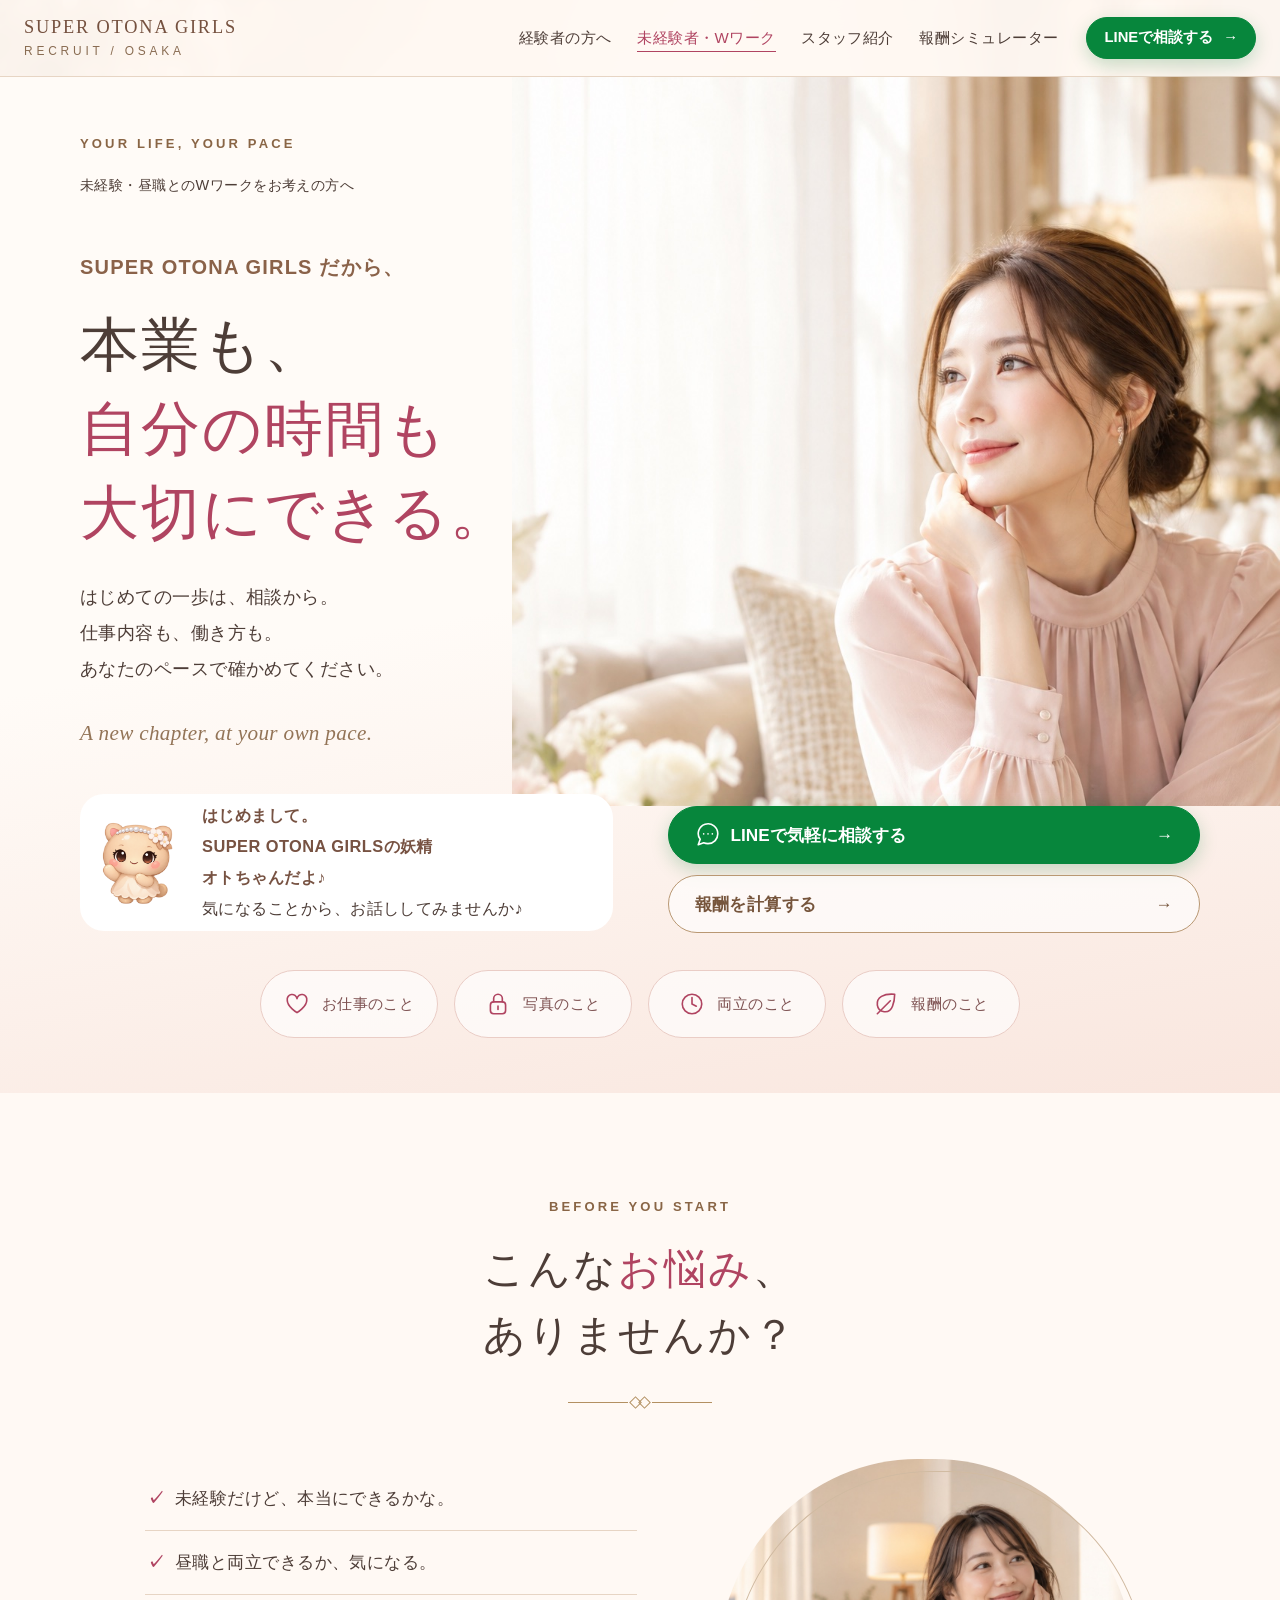
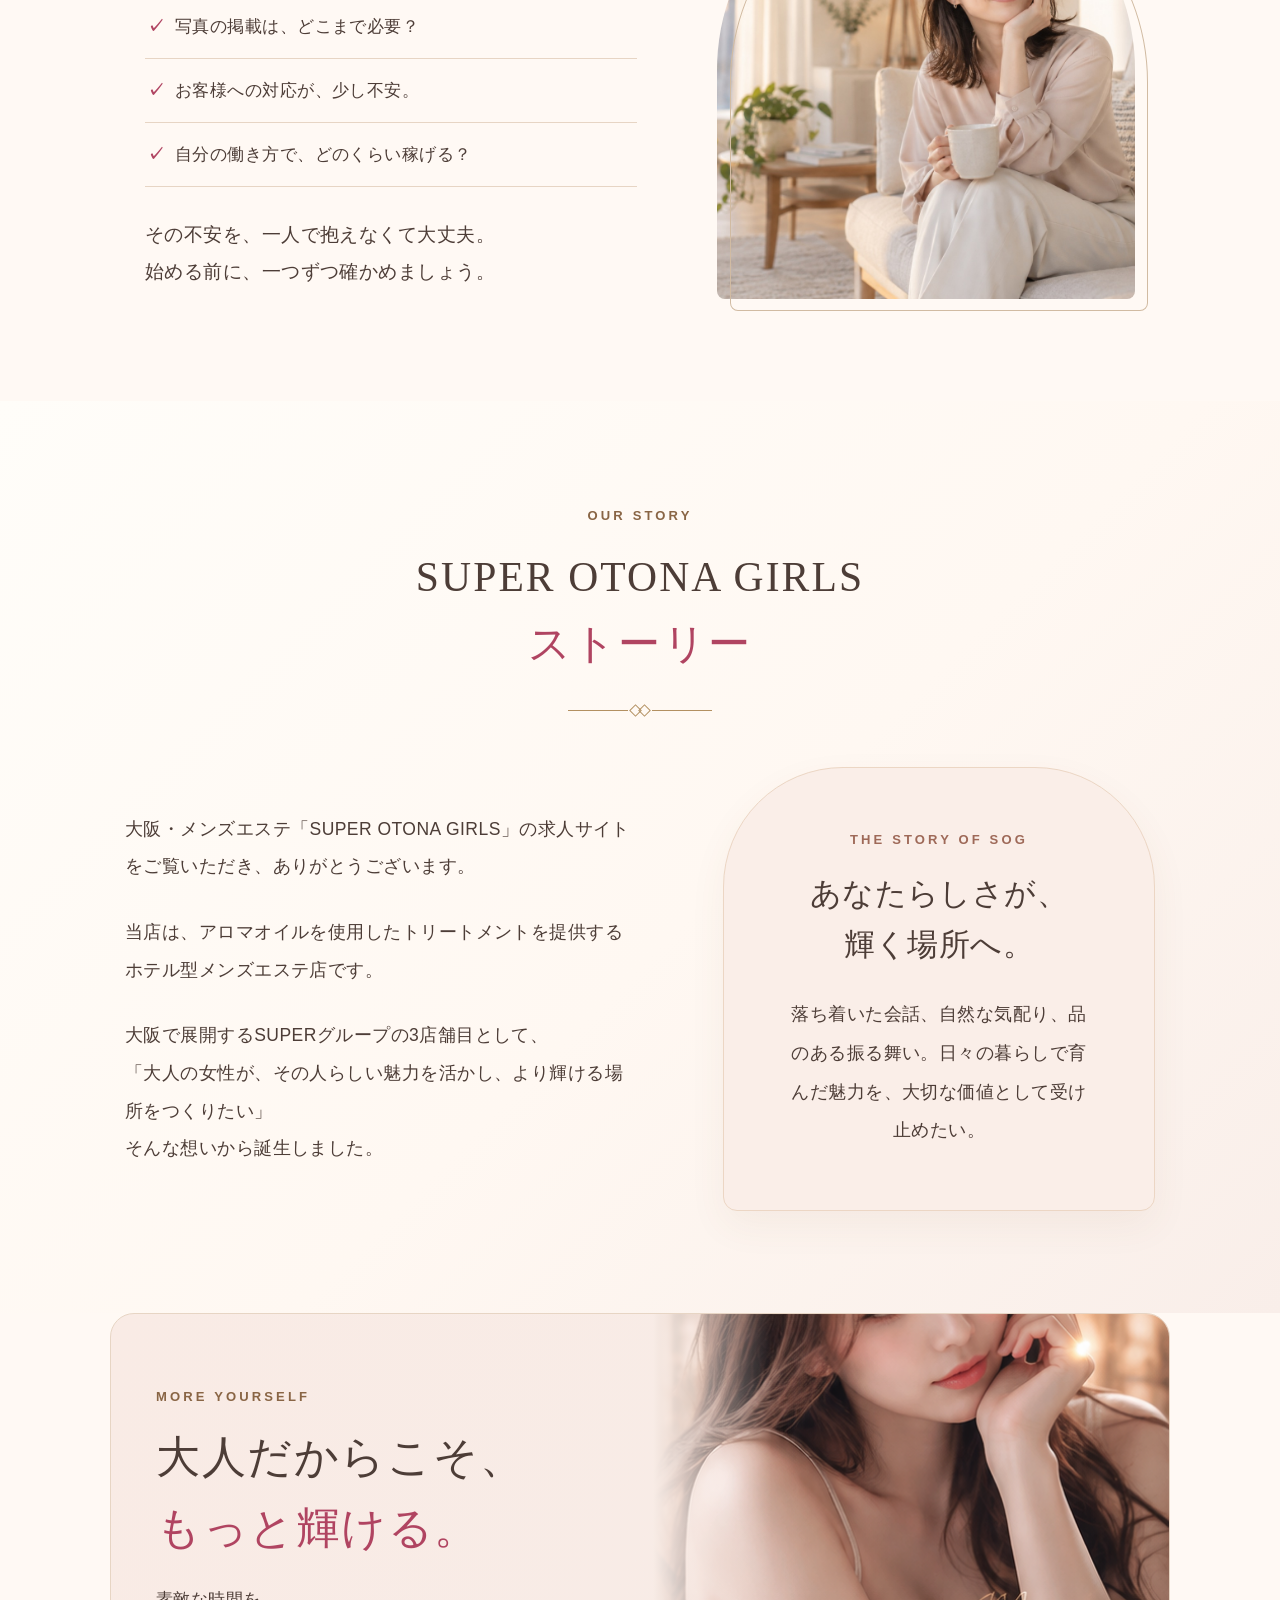
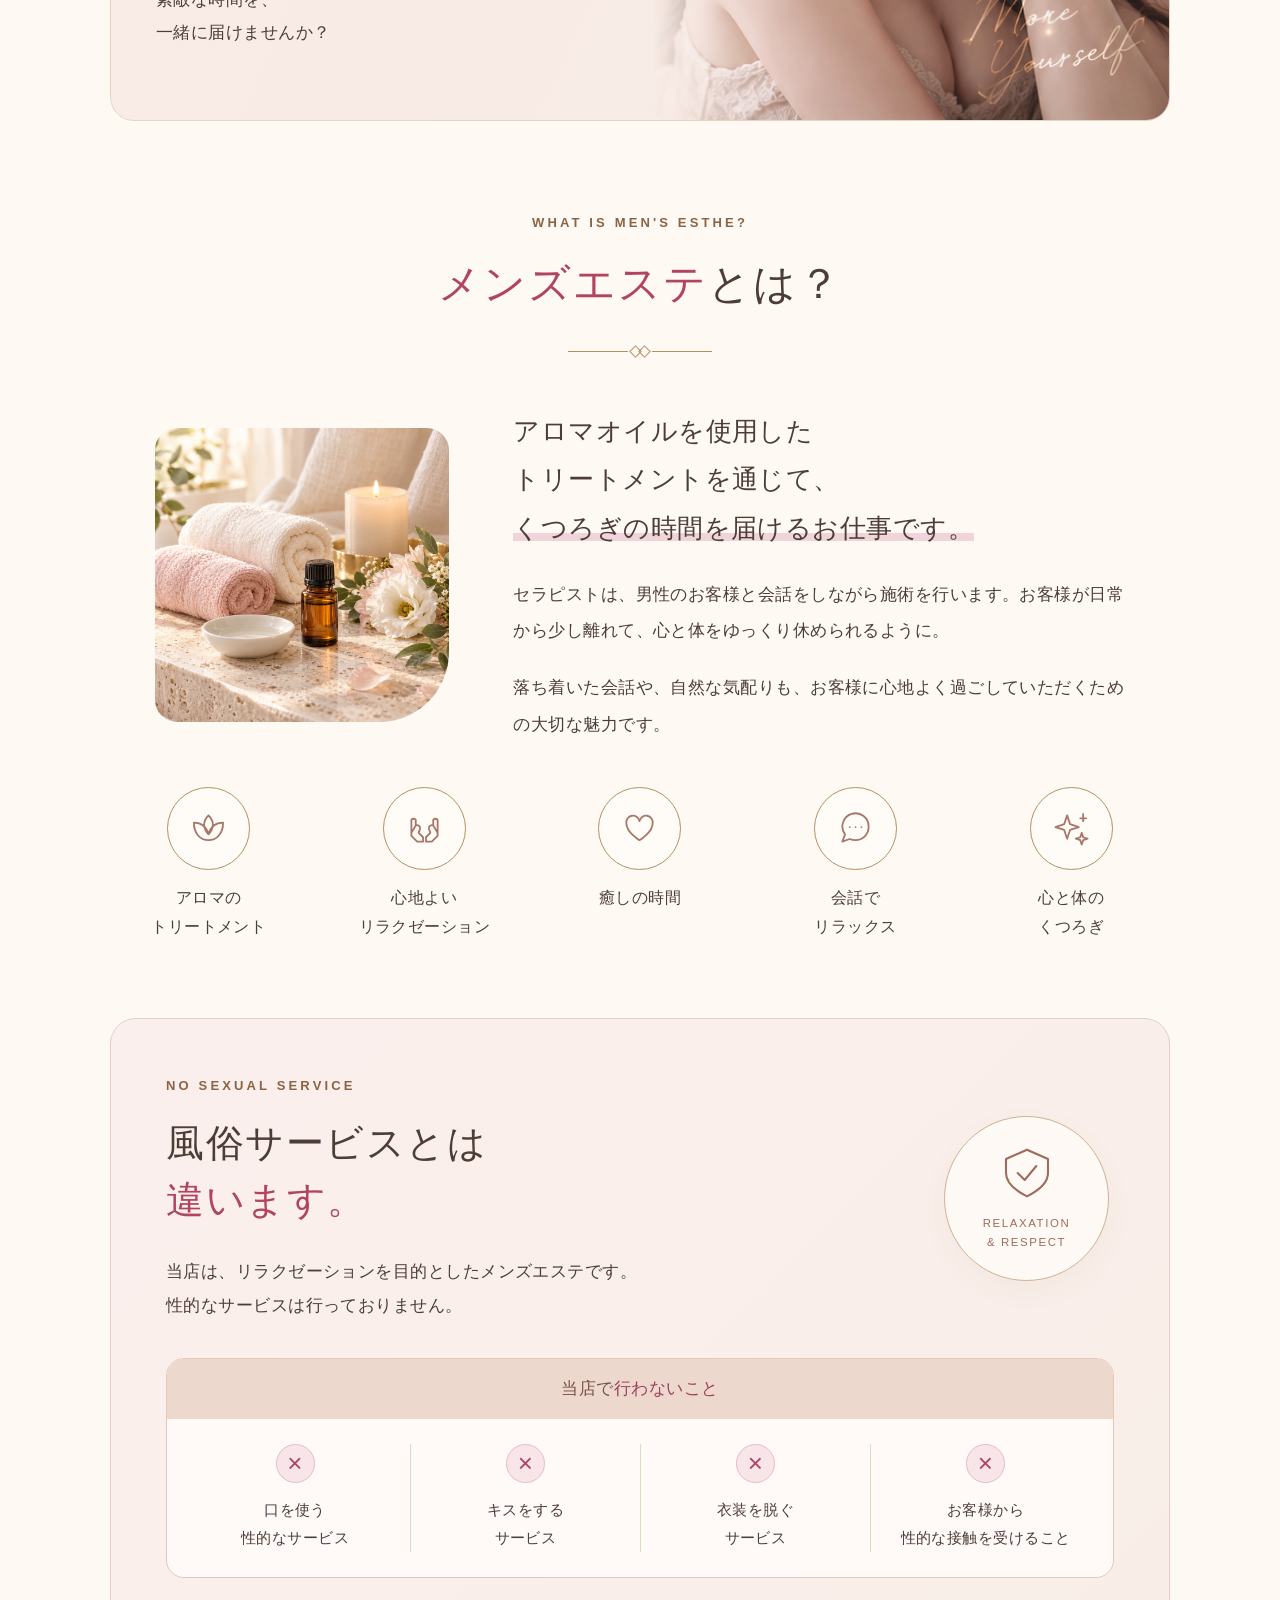
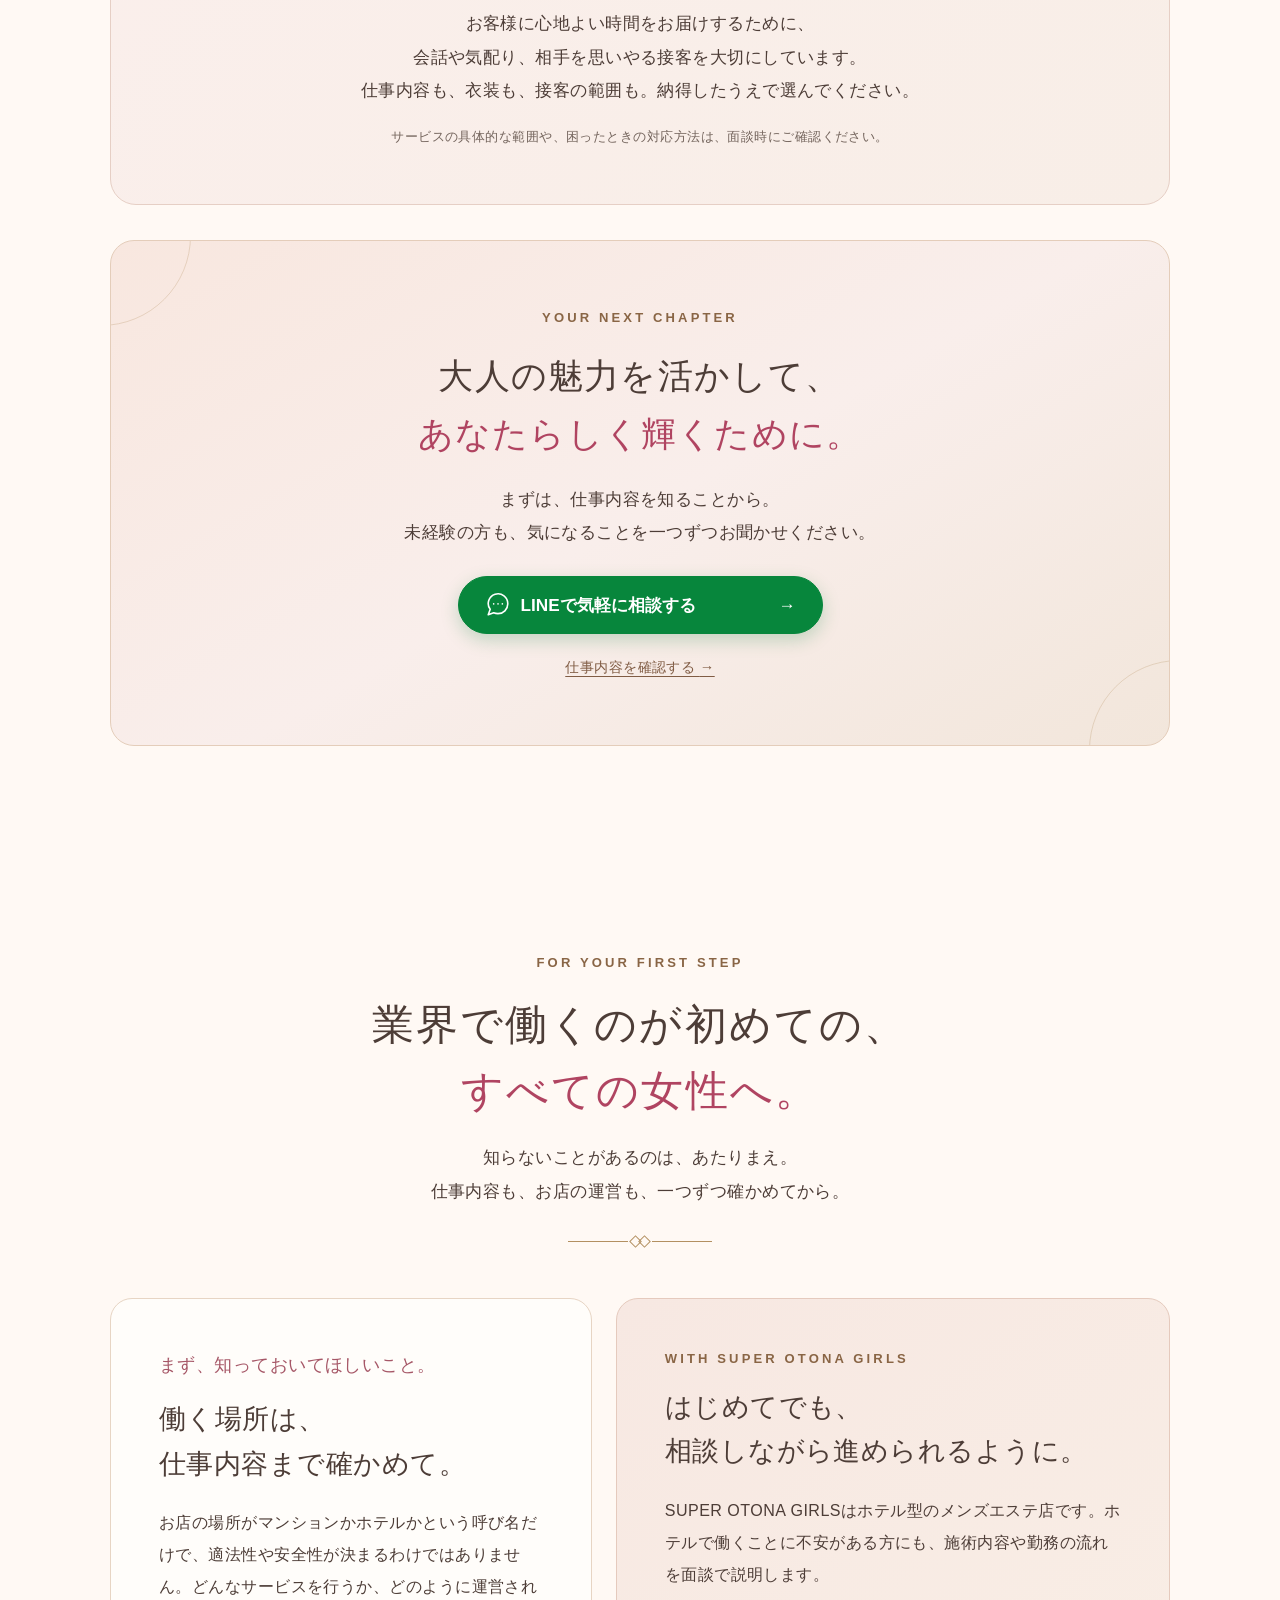
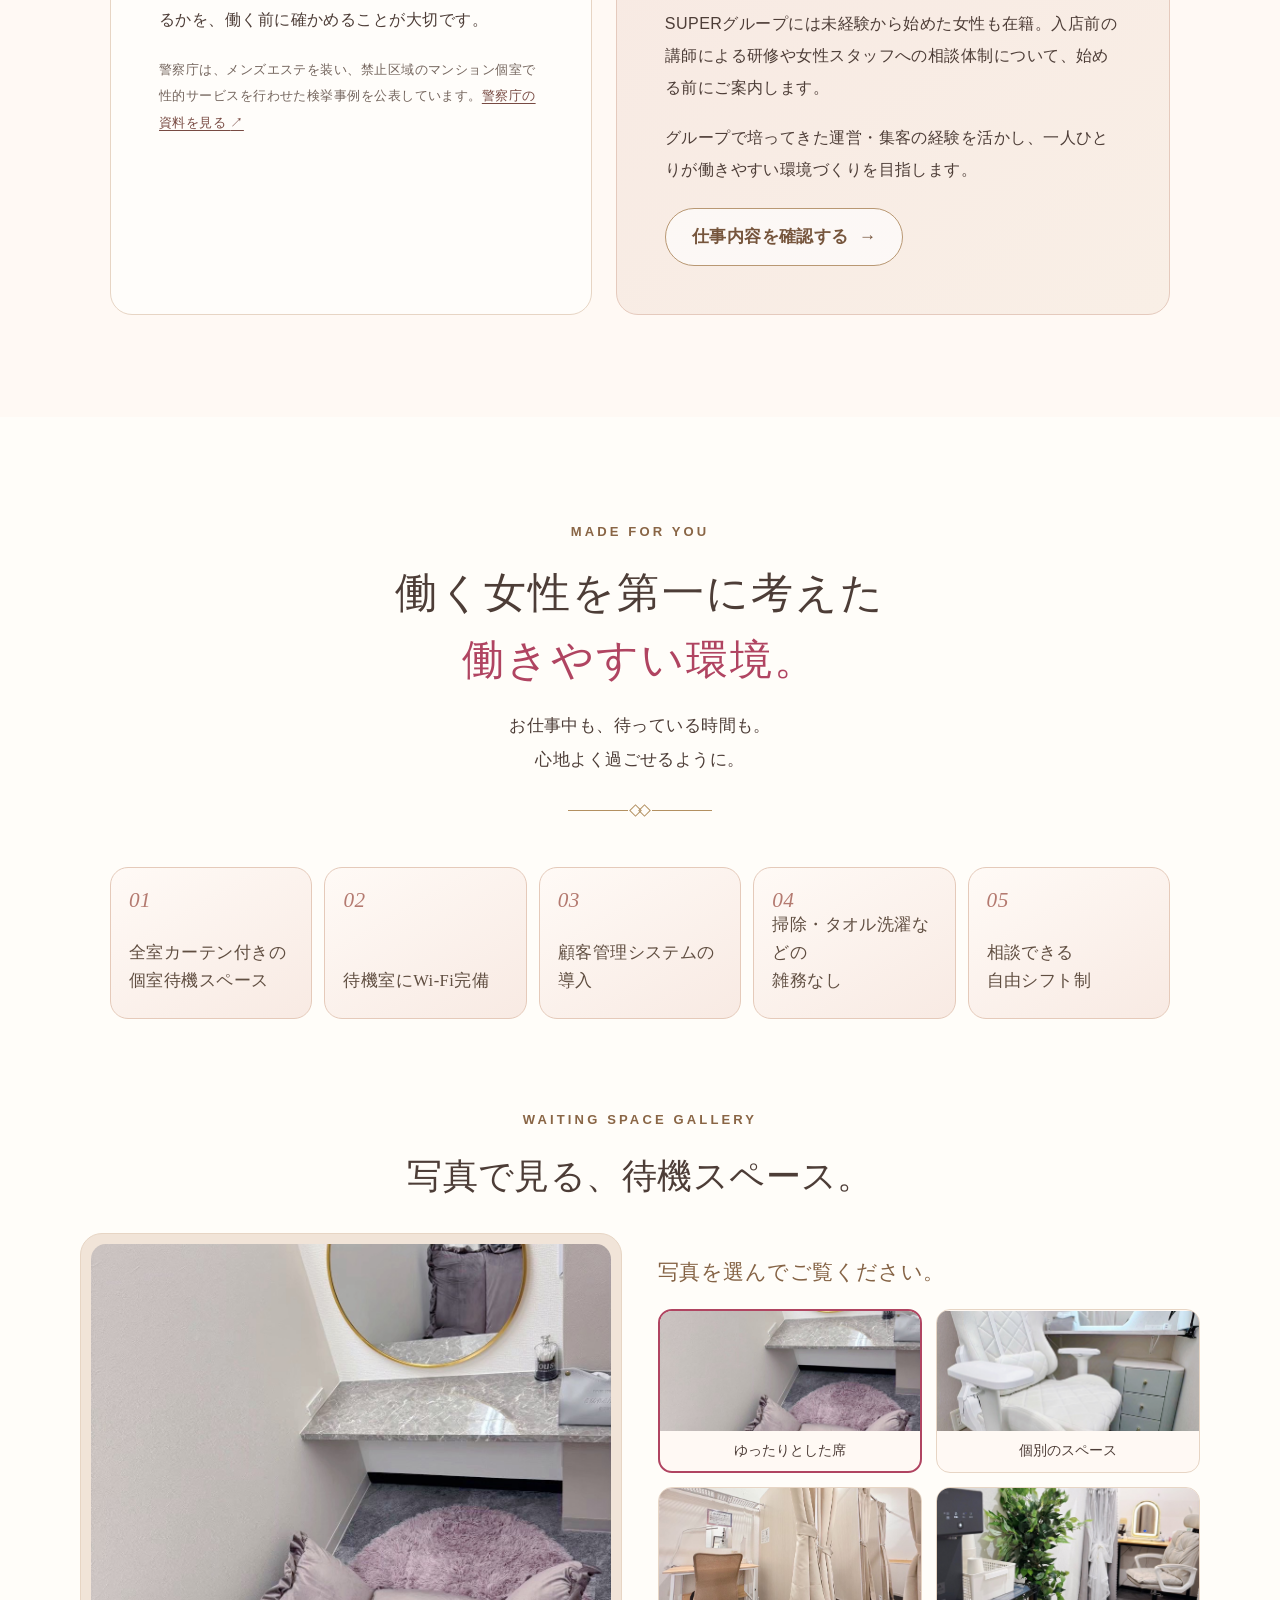
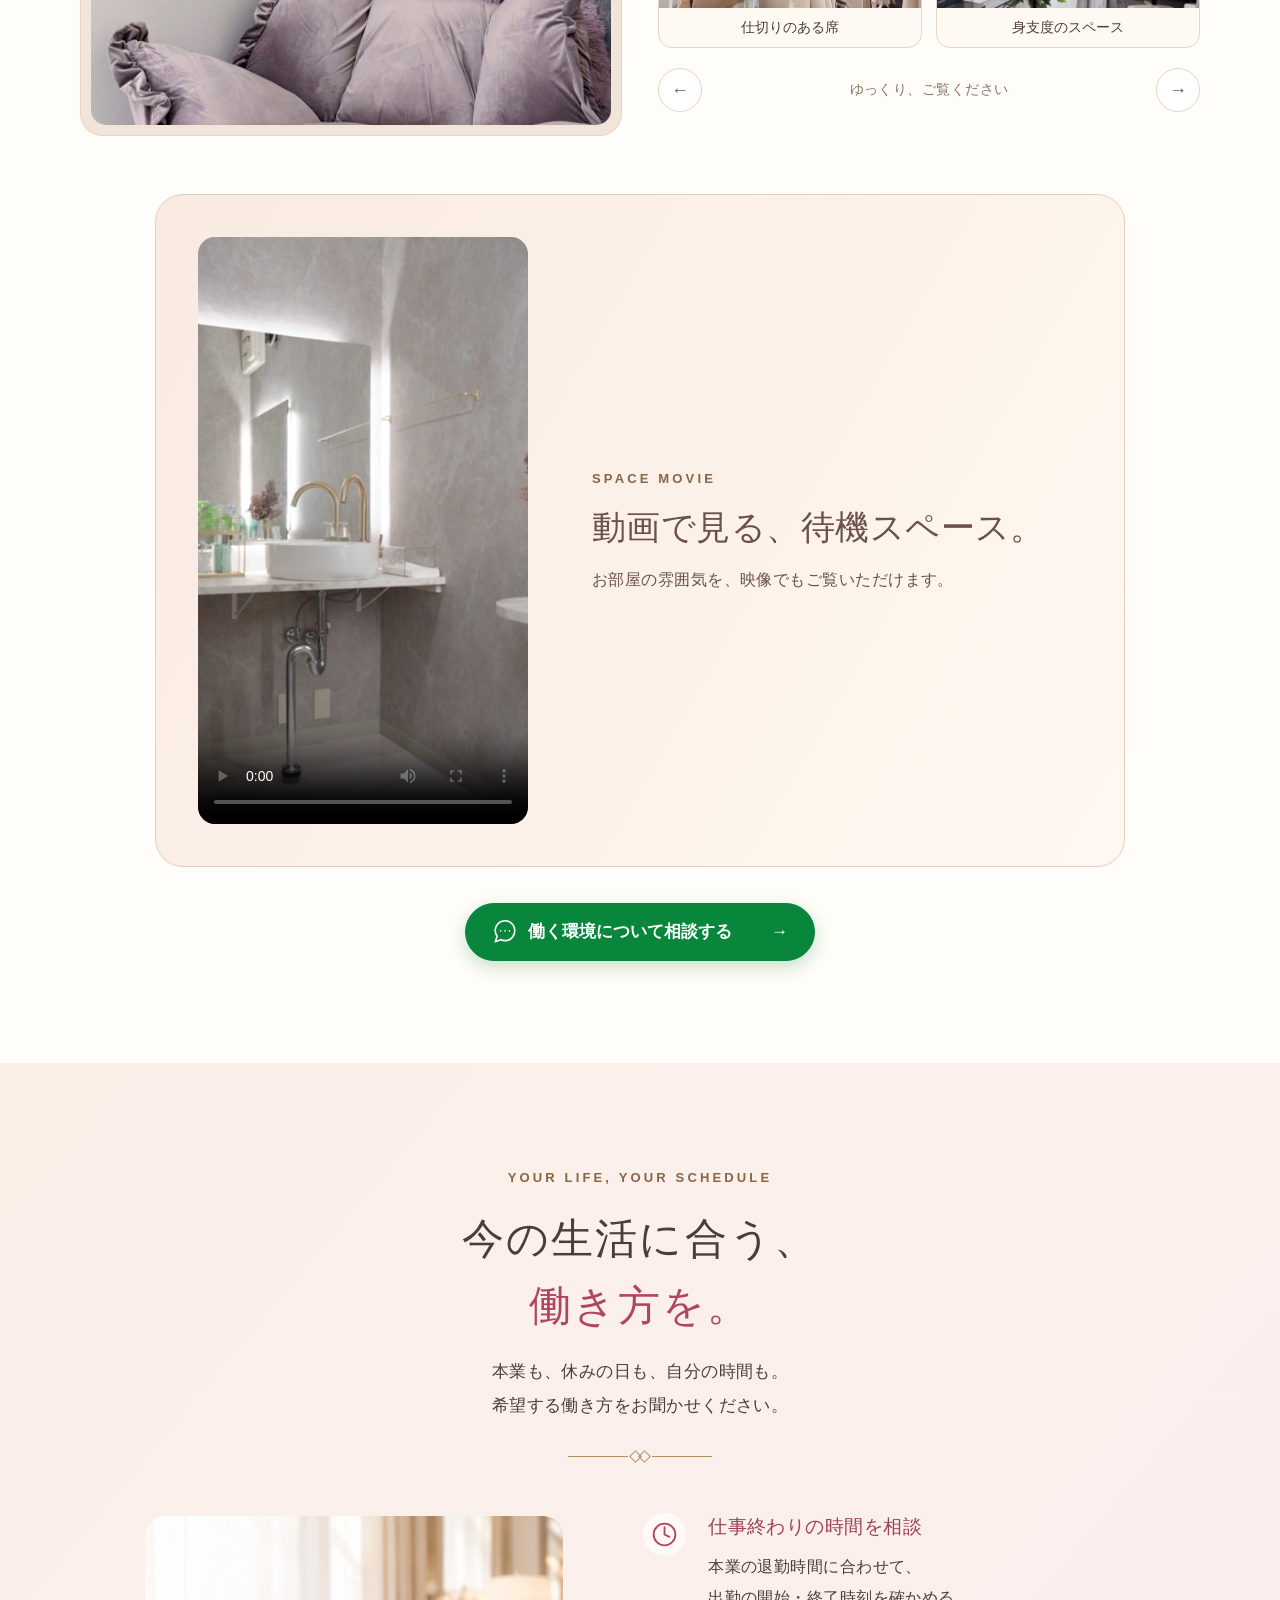
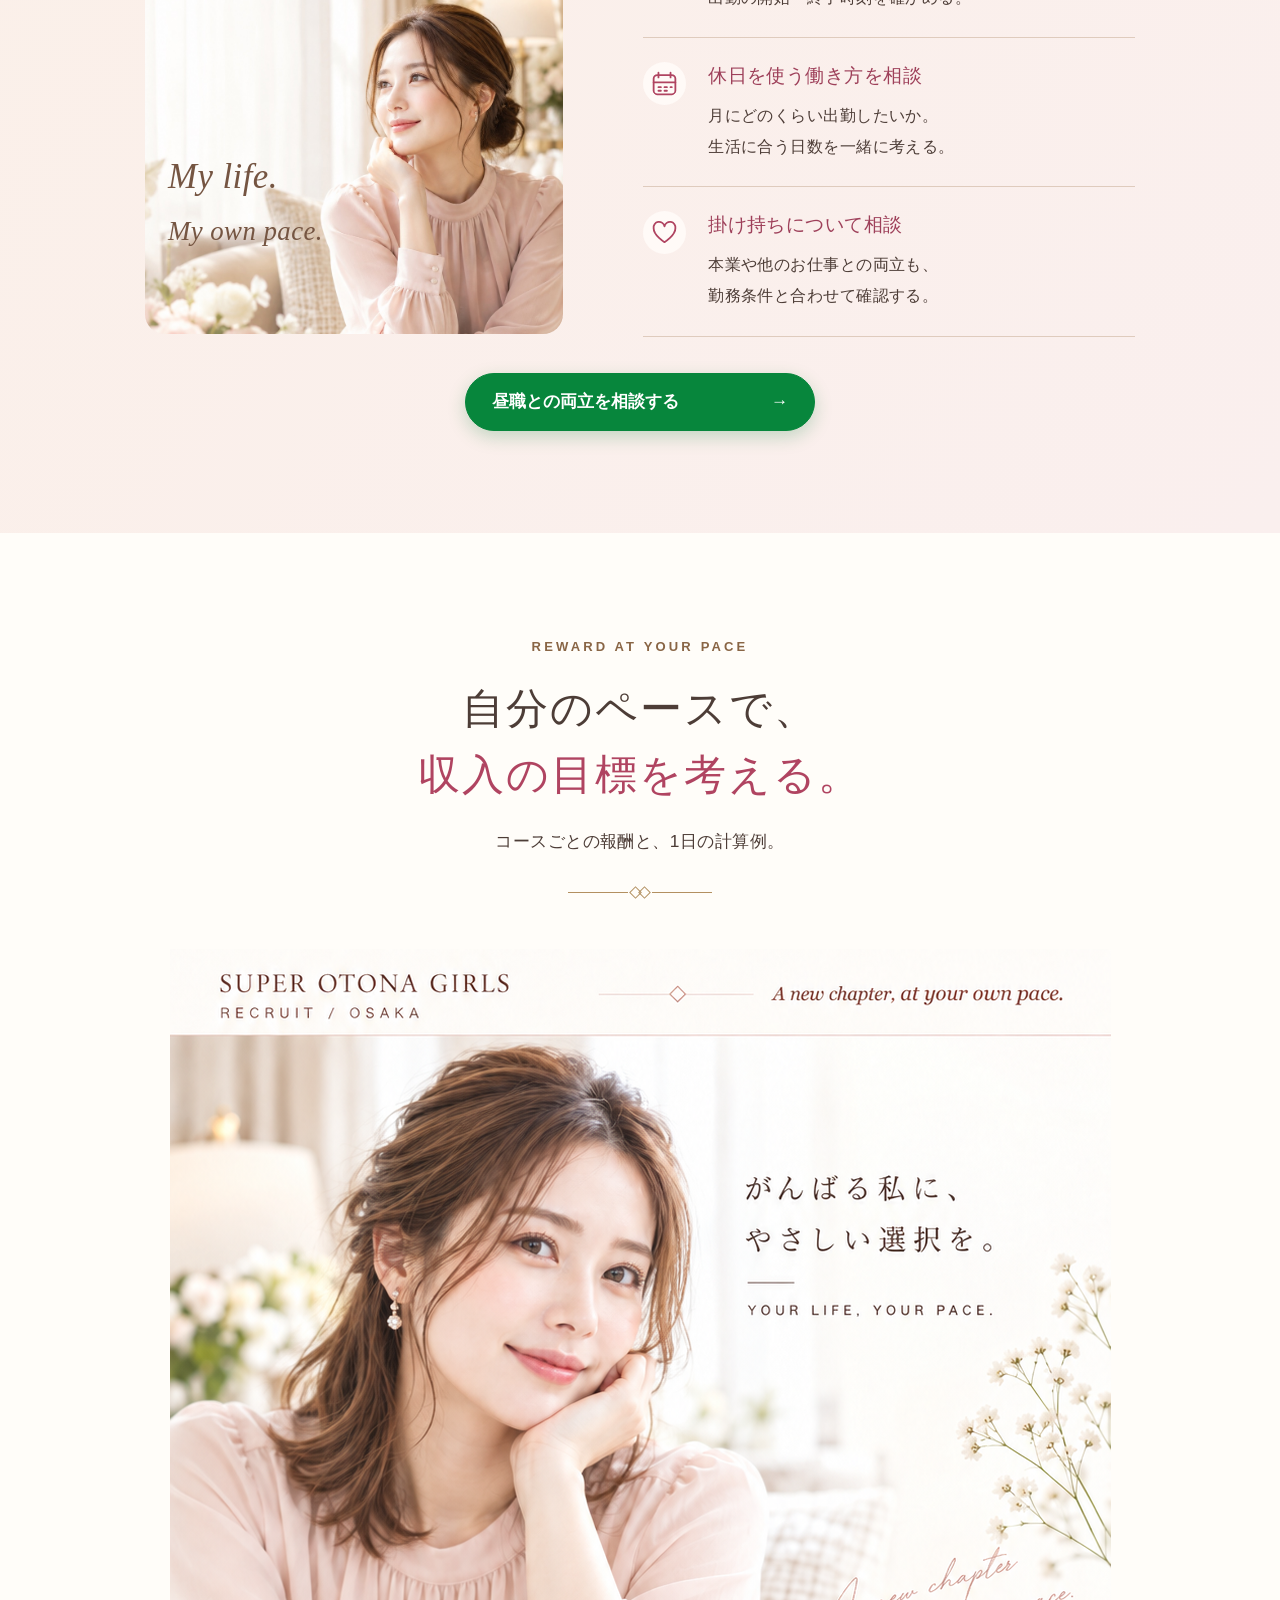
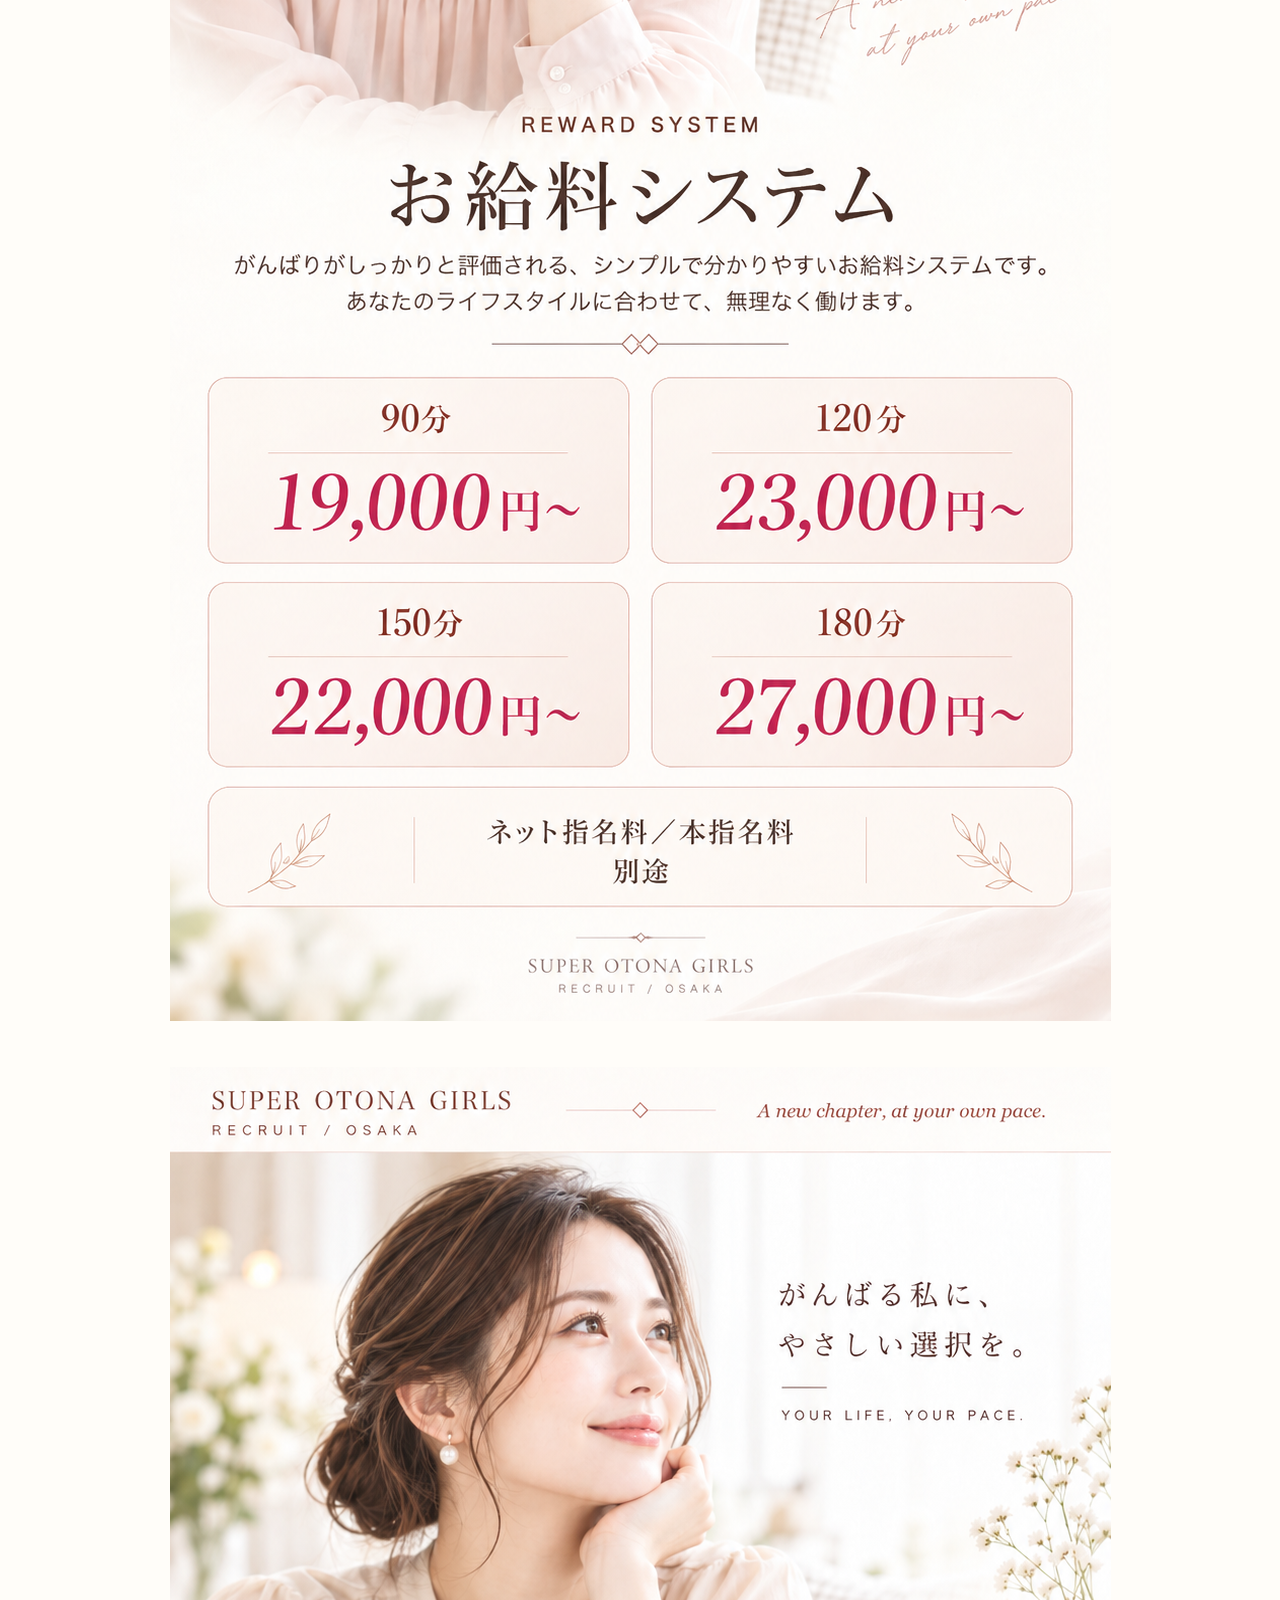
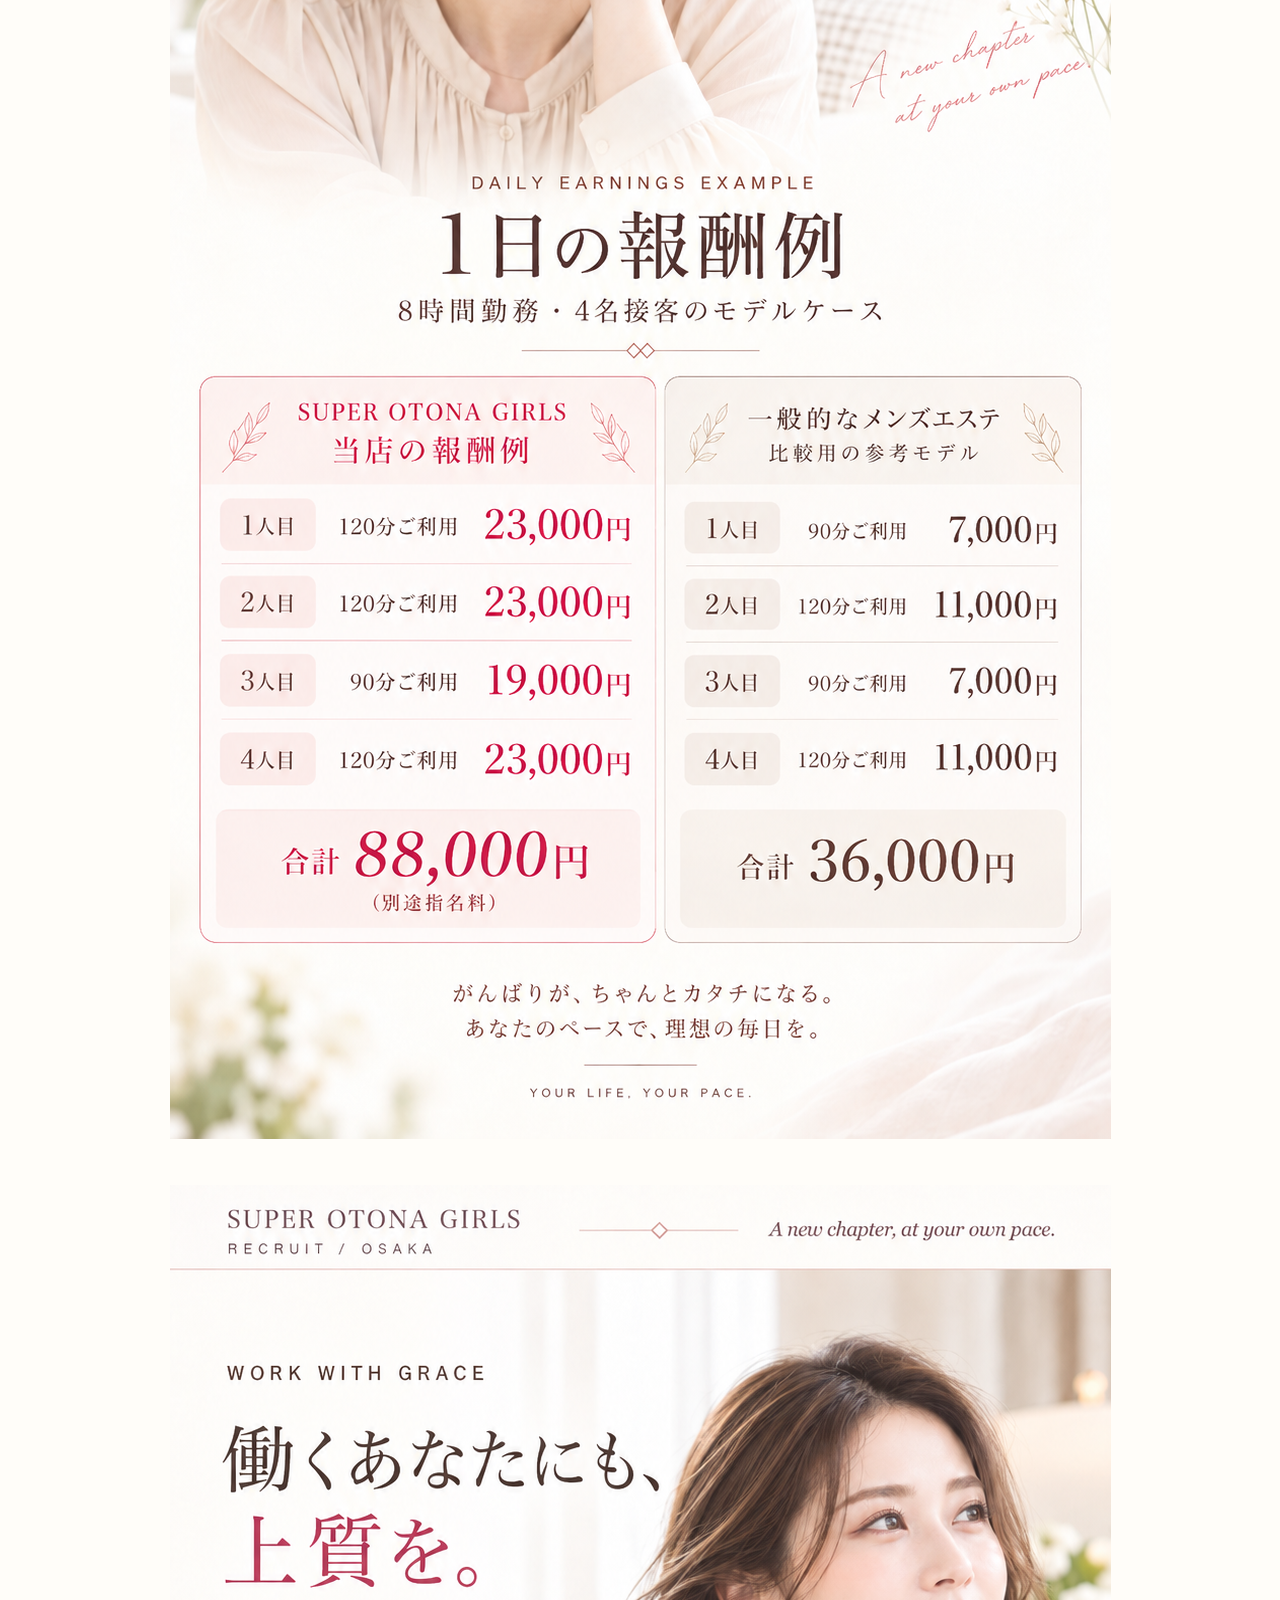
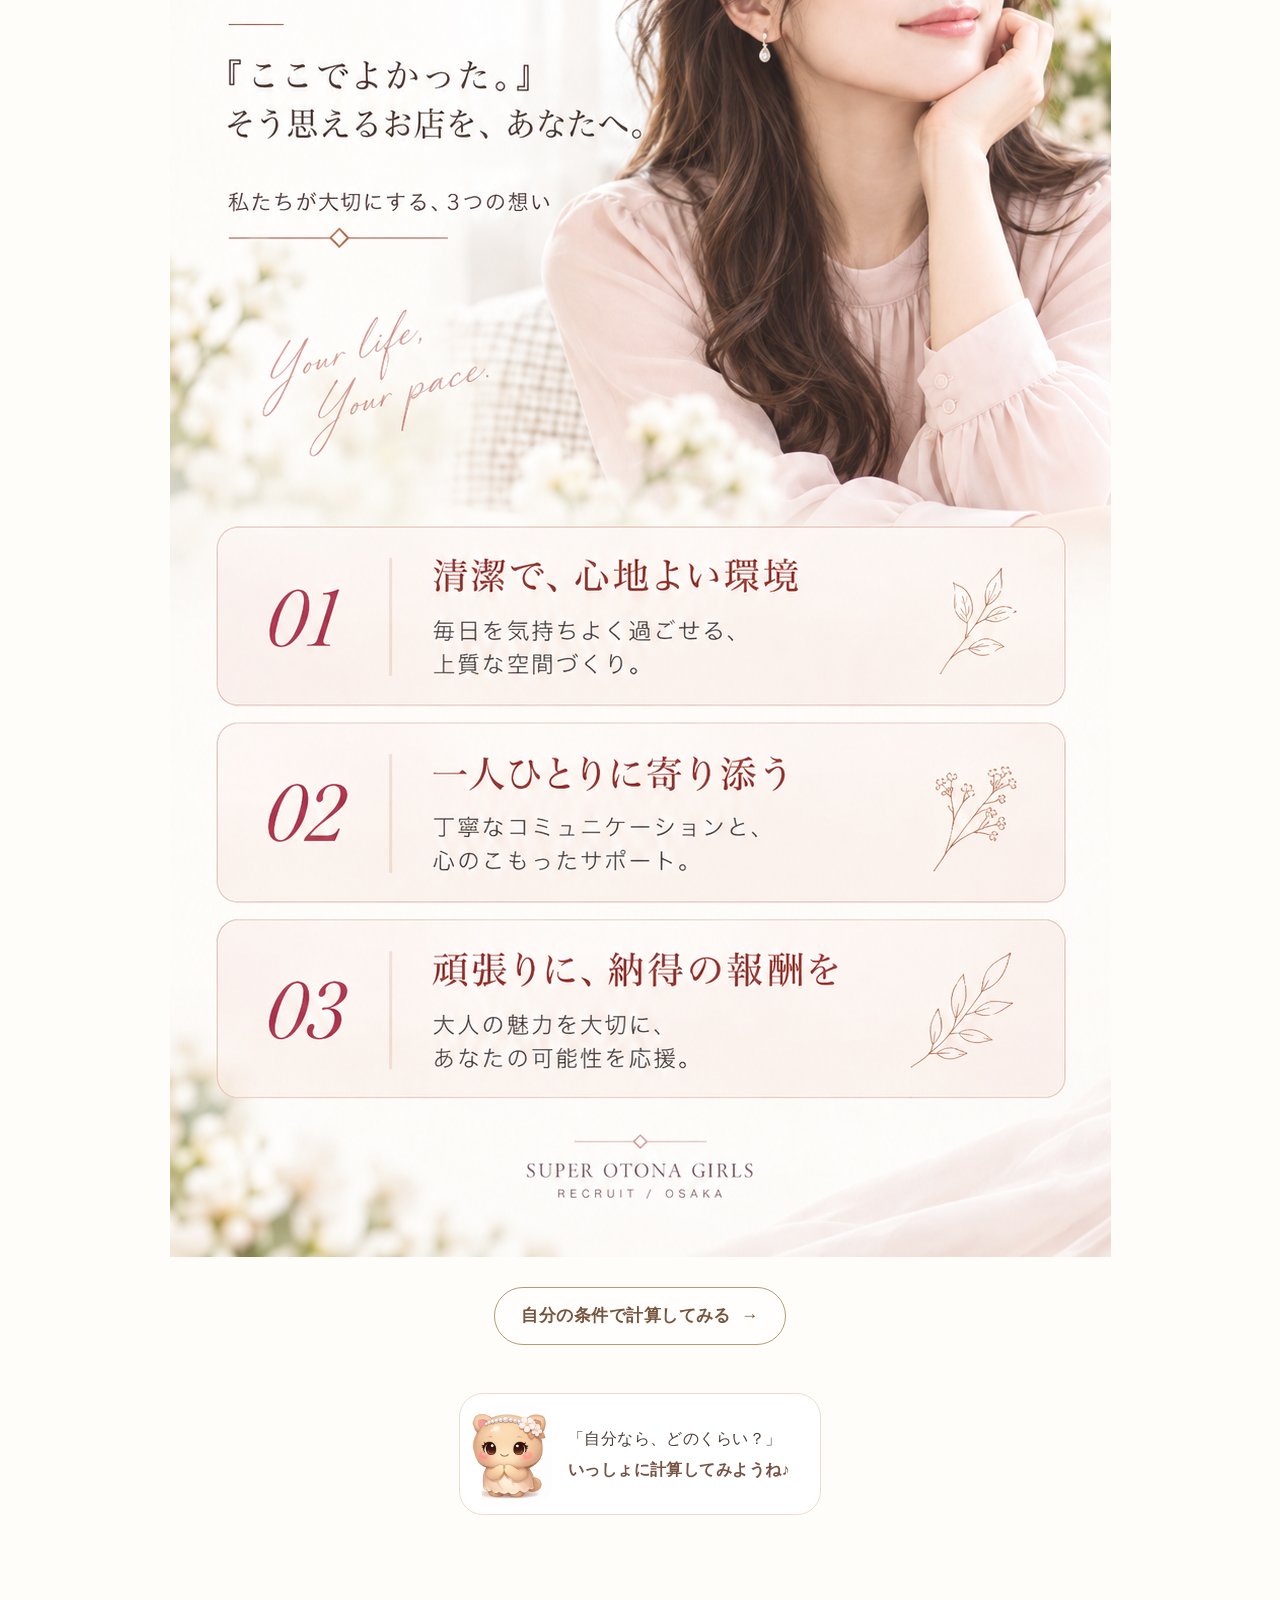
==== commit 7b71e57c: "ページ内案内と週単位の報酬計算を追加" ====
--- a/beginner.html
+++ b/beginner.html
@@ -5,9 +5,9 @@
   <meta name="description" content="SUPER OTONA GIRLSの未経験・Wワーク向け求人サンプル。仕事内容、働き方、待機環境を一つずつ確認できます。">
   <title>はじめての方へ | SUPER OTONA GIRLS 求人サンプル</title>
   <link rel="icon" href="favicon.svg" type="image/svg+xml">
-  <link rel="stylesheet" href="tokens.css"><link rel="stylesheet" href="base.css"><link rel="stylesheet" href="components.css"><link rel="stylesheet" href="pages.css?v=20"><link rel="stylesheet" href="beginner.css?v=8"><link rel="stylesheet" href="beginner-service.css?v=1"><link rel="stylesheet" href="floral-atmosphere.css?v=3"><link rel="stylesheet" href="mobile-menu.css?v=2"><link rel="stylesheet" href="line-cta.css?v=2">
+  <link rel="stylesheet" href="tokens.css"><link rel="stylesheet" href="base.css"><link rel="stylesheet" href="components.css?v=2"><link rel="stylesheet" href="pages.css?v=20"><link rel="stylesheet" href="beginner.css?v=8"><link rel="stylesheet" href="beginner-service.css?v=1"><link rel="stylesheet" href="floral-atmosphere.css?v=3"><link rel="stylesheet" href="mobile-menu.css?v=2"><link rel="stylesheet" href="line-cta.css?v=2">
   <link rel="stylesheet" href="body-type-plus-2.css?v=1">
-  <script defer src="config.js"></script><script defer src="main.js?v=3"></script><script defer src="animations.js"></script><script defer src="petals.js?v=1"></script>
+  <script defer src="config.js"></script><script defer src="main.js?v=4"></script><script defer src="animations.js"></script><script defer src="petals.js?v=1"></script>
 </head>
 <body data-page="beginner">
   <svg class="b-symbols" xmlns="http://www.w3.org/2000/svg" aria-hidden="true"><defs>
@@ -39,7 +39,7 @@
       </div>
       <div class="container b-hero-bottom">
         <div class="b-guide b-guide--hero"><span class="b-mascot b-mascot--variant" aria-hidden="true"><img src="otochan-wave.png" alt="" width="1214" height="1295"></span><p><strong>はじめまして。<br>SUPER OTONA GIRLSの妖精<br>オトちゃんだよ♪</strong><br>気になることから、<br class="b-mobile-only">お話ししてみませんか♪</p></div>
-        <div class="b-hero-actions"><button class="button" type="button" data-line><svg class="b-icon" aria-hidden="true"><use href="#b-chat"/></svg>LINEで気軽に相談する <span aria-hidden="true">→</span></button><a class="button button--outline" href="#before-start">まずはお仕事を知る <span aria-hidden="true">↓</span></a></div>
+        <div class="b-hero-actions"><button class="button" type="button" data-line><svg class="b-icon" aria-hidden="true"><use href="#b-chat"/></svg>LINEで気軽に相談する <span aria-hidden="true">→</span></button><a class="button button--outline" href="simulator.html">報酬を計算する <span aria-hidden="true">→</span></a></div>
         <nav class="b-quicklinks" aria-label="はじめての方の確認ポイント"><a href="#before-start"><svg class="b-icon" aria-hidden="true"><use href="#b-heart"/></svg><span>お仕事のこと</span></a><a href="#faq-privacy"><svg class="b-icon" aria-hidden="true"><use href="#b-lock"/></svg><span>写真のこと</span></a><a href="#schedule"><svg class="b-icon" aria-hidden="true"><use href="#b-clock"/></svg><span>両立のこと</span></a><a href="#beginner-reward"><svg class="b-icon" aria-hidden="true"><use href="#b-leaf"/></svg><span>報酬のこと</span></a></nav>
       </div>
     </section>
@@ -253,7 +253,7 @@
     </section>
   </main>
   <footer class="site-footer"><div class="container"><a class="brand" href="index.html">SUPER OTONA GIRLS<small>RECRUIT / OSAKA</small></a><div class="footer-links"><a href="index.html">経験者の方へ</a><a href="beginner.html">未経験・Wワーク</a><a href="staff.html">スタッフ紹介</a><a href="simulator.html">報酬シミュレーター</a></div></div></footer>
-  <div class="mobile-cta"><a class="button button--outline" href="#before-start">お仕事を知る ↓</a><button class="button" type="button" data-line>LINEで相談する →</button></div>
+  <div class="mobile-cta"><a class="button button--outline" href="simulator.html">報酬を計算する →</a><button class="button" type="button" data-line>LINEで相談する →</button></div>
   <dialog class="demo-dialog" id="demo-dialog" aria-labelledby="dialog-title"><div class="dialog-inner"><span class="eyebrow">DEMO</span><h2 id="dialog-title">LINE相談のデモ</h2><p>このサンプルでは応募先が未設定です。実際の送信は行われません。</p><div class="dialog-message" id="dialog-message"></div><div class="dialog-actions"><button class="button button--small" type="button" id="dialog-copy">相談文をコピー</button><button class="button button--outline button--small" type="button" id="dialog-close">閉じる</button></div></div></dialog>
 </body>
 </html>
--- a/components.css
+++ b/components.css
@@ -59,6 +59,12 @@
 .footer-links { display: flex; flex-wrap: wrap; gap: 12px 24px; margin: 20px 0 30px; }
 .footer-links a { font-size: .84rem; }
 .site-footer .fine-print { color: #c8bdab; }
+.back-to-top { position: fixed; z-index: 34; right: clamp(16px, 2.5vw, 34px); bottom: 26px; display: inline-flex; align-items: center; justify-content: center; gap: 9px; min-height: 48px; padding: 10px 20px; border: 1px solid rgba(161,118,60,.72); border-radius: 999px; background: #f8f3e9; color: #5b3b24; box-shadow: 0 9px 28px rgba(44,27,10,.19); font: 700 .88rem/1.3 var(--font-sans); cursor: pointer; opacity: 0; visibility: hidden; pointer-events: none; transform: translateY(12px); transition: opacity .25s ease, transform .25s ease, visibility 0s linear .25s; }
+.back-to-top.is-visible { opacity: 1; visibility: visible; pointer-events: auto; transform: none; transition-delay: 0s; }
+.back-to-top:hover { background: #fffaf1; box-shadow: 0 12px 32px rgba(44,27,10,.25); }
+.back-to-top:focus-visible { outline: 3px solid #9d713d; outline-offset: 3px; }
+.back-to-top span:first-child { font-size: 1.25em; line-height: 1; }
+body.menu-open .back-to-top { opacity: 0; visibility: hidden; pointer-events: none; }
 .mobile-cta { display: none; }
 .demo-dialog { border: 1px solid var(--color-gold); border-radius: 12px; padding: 0; width: min(calc(100% - 32px), 480px); max-height: min(80vh, 650px); color: var(--color-ink); box-shadow: 0 25px 80px rgba(0,0,0,.38); }
 .demo-dialog::backdrop { background: rgba(0,0,0,.65); }
@@ -87,3 +93,4 @@
 @media (max-width: 980px) { .header-inner { width: min(calc(100% - 40px), 1320px); } .nav-links { gap: 12px; } .nav-links a { font-size: .73rem; } .header-cta { display: none; } }
 @media (max-width: 760px) { .header-inner { min-height: 66px; } .brand { min-width: 0; font-size: .88rem; } .menu-toggle { display: block; } .nav-links { display: none; position: absolute; top: 100%; left: 0; right: 0; background: var(--color-charcoal); padding: 16px 20px 22px; border-bottom: 1px solid var(--color-gold); flex-direction: column; align-items: stretch; margin: 0; gap: 0; } .nav-links.is-open { display: flex; } .nav-links a { padding: 11px 7px; font-size: .95rem; } .split, .split--wide-media { grid-template-columns: 1fr; gap: 28px; } .split--reverse > :first-child { order: 0; } .stat-grid, .info-grid { grid-template-columns: 1fr; } .stat-card--featured { transform: none; } .flow { grid-template-columns: repeat(2, 1fr); } .gallery { grid-template-columns: 1fr; } .gallery-thumbs { grid-template-columns: repeat(2, 1fr); } .cta-panel { align-items: start; flex-direction: column; } .mobile-cta { display: grid; grid-template-columns: .85fr 1.15fr; gap: 8px; position: fixed; z-index: 35; left: 0; right: 0; bottom: 0; padding: 9px 12px calc(9px + env(safe-area-inset-bottom)); border-top: 1px solid var(--color-border); background: rgba(246,242,234,.97); box-shadow: 0 -8px 30px rgba(0,0,0,.11); } .mobile-cta .button { min-height: 48px; padding: 8px; font-size: .78rem; } body { padding-bottom: calc(72px + env(safe-area-inset-bottom)); } .site-footer { padding-bottom: 50px; } }
 @media (max-width: 430px) { .flow { grid-template-columns: 1fr; } .gallery-thumb img { height: 75px; } .dialog-inner { padding: 24px; } }
+@media (max-width: 760px) { .back-to-top { right: 12px; bottom: calc(80px + env(safe-area-inset-bottom)); min-height: 44px; padding: 8px 15px; font-size: .84rem; } }
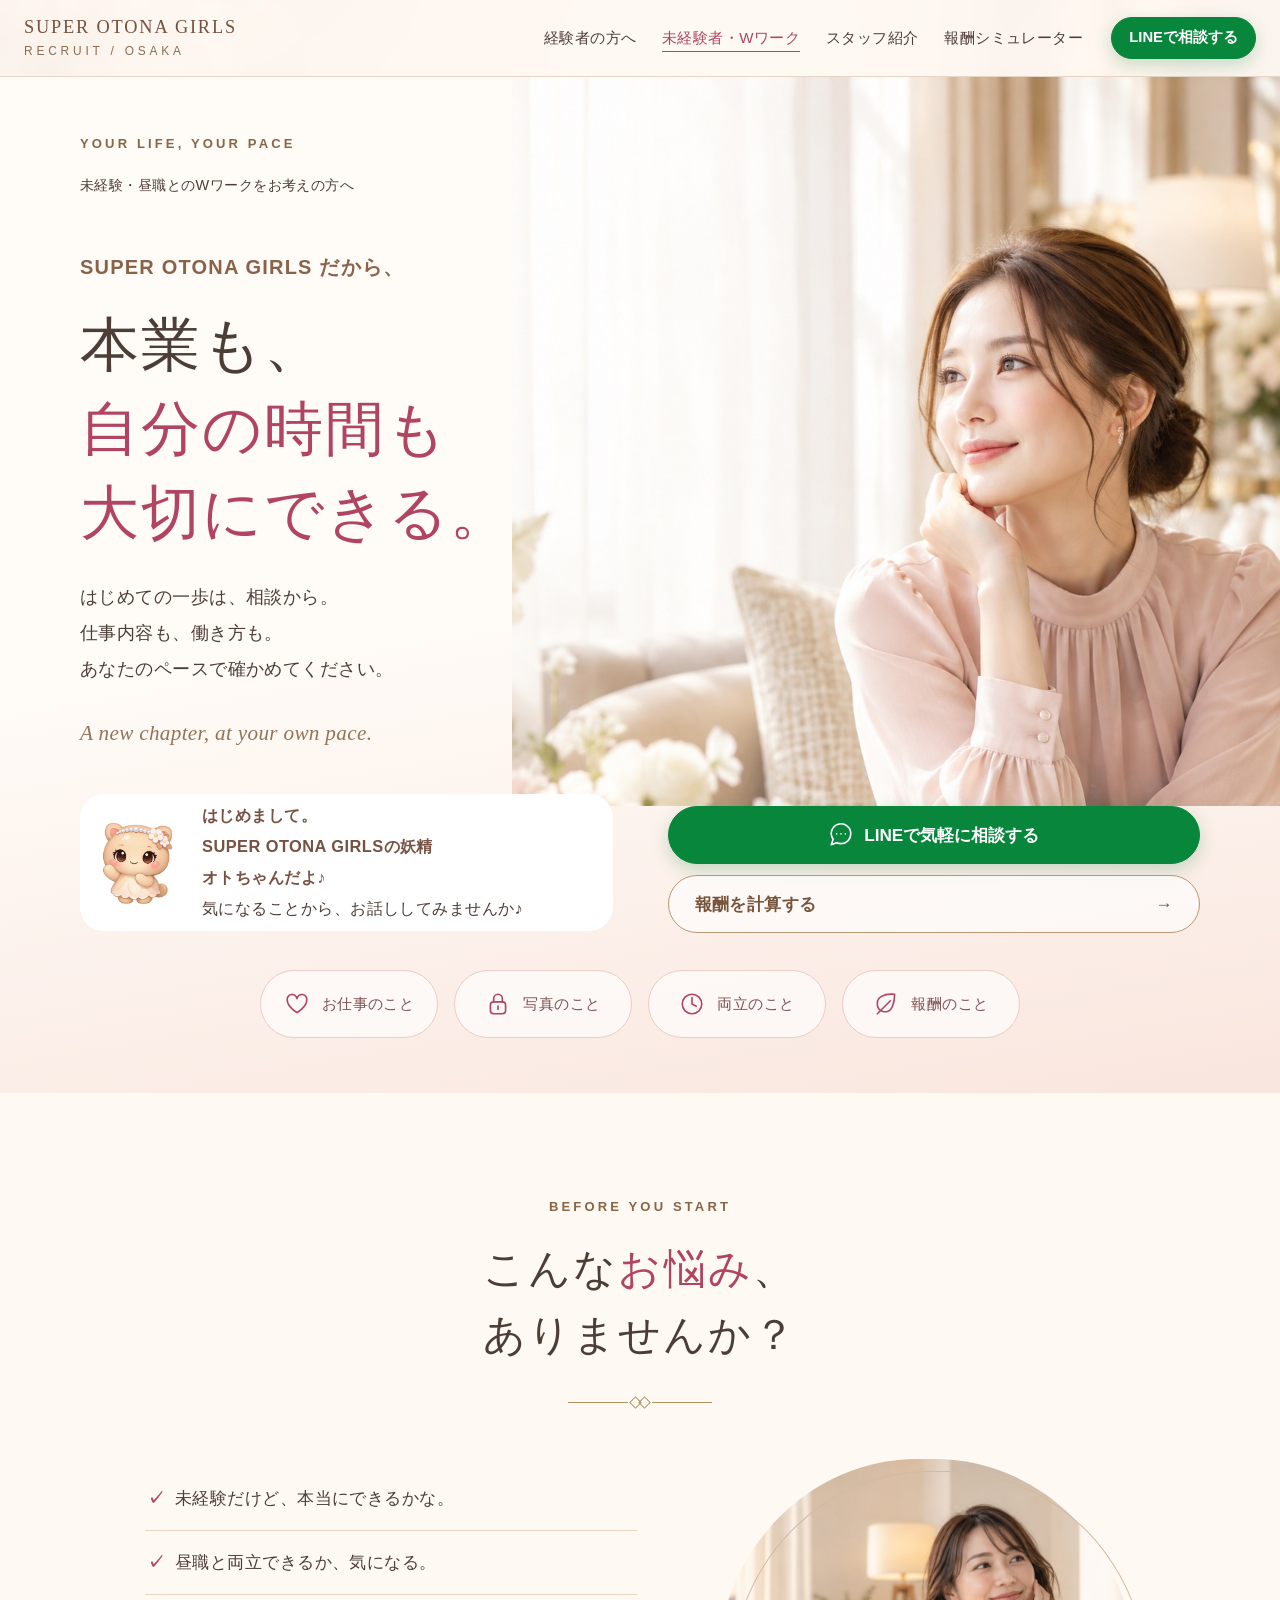
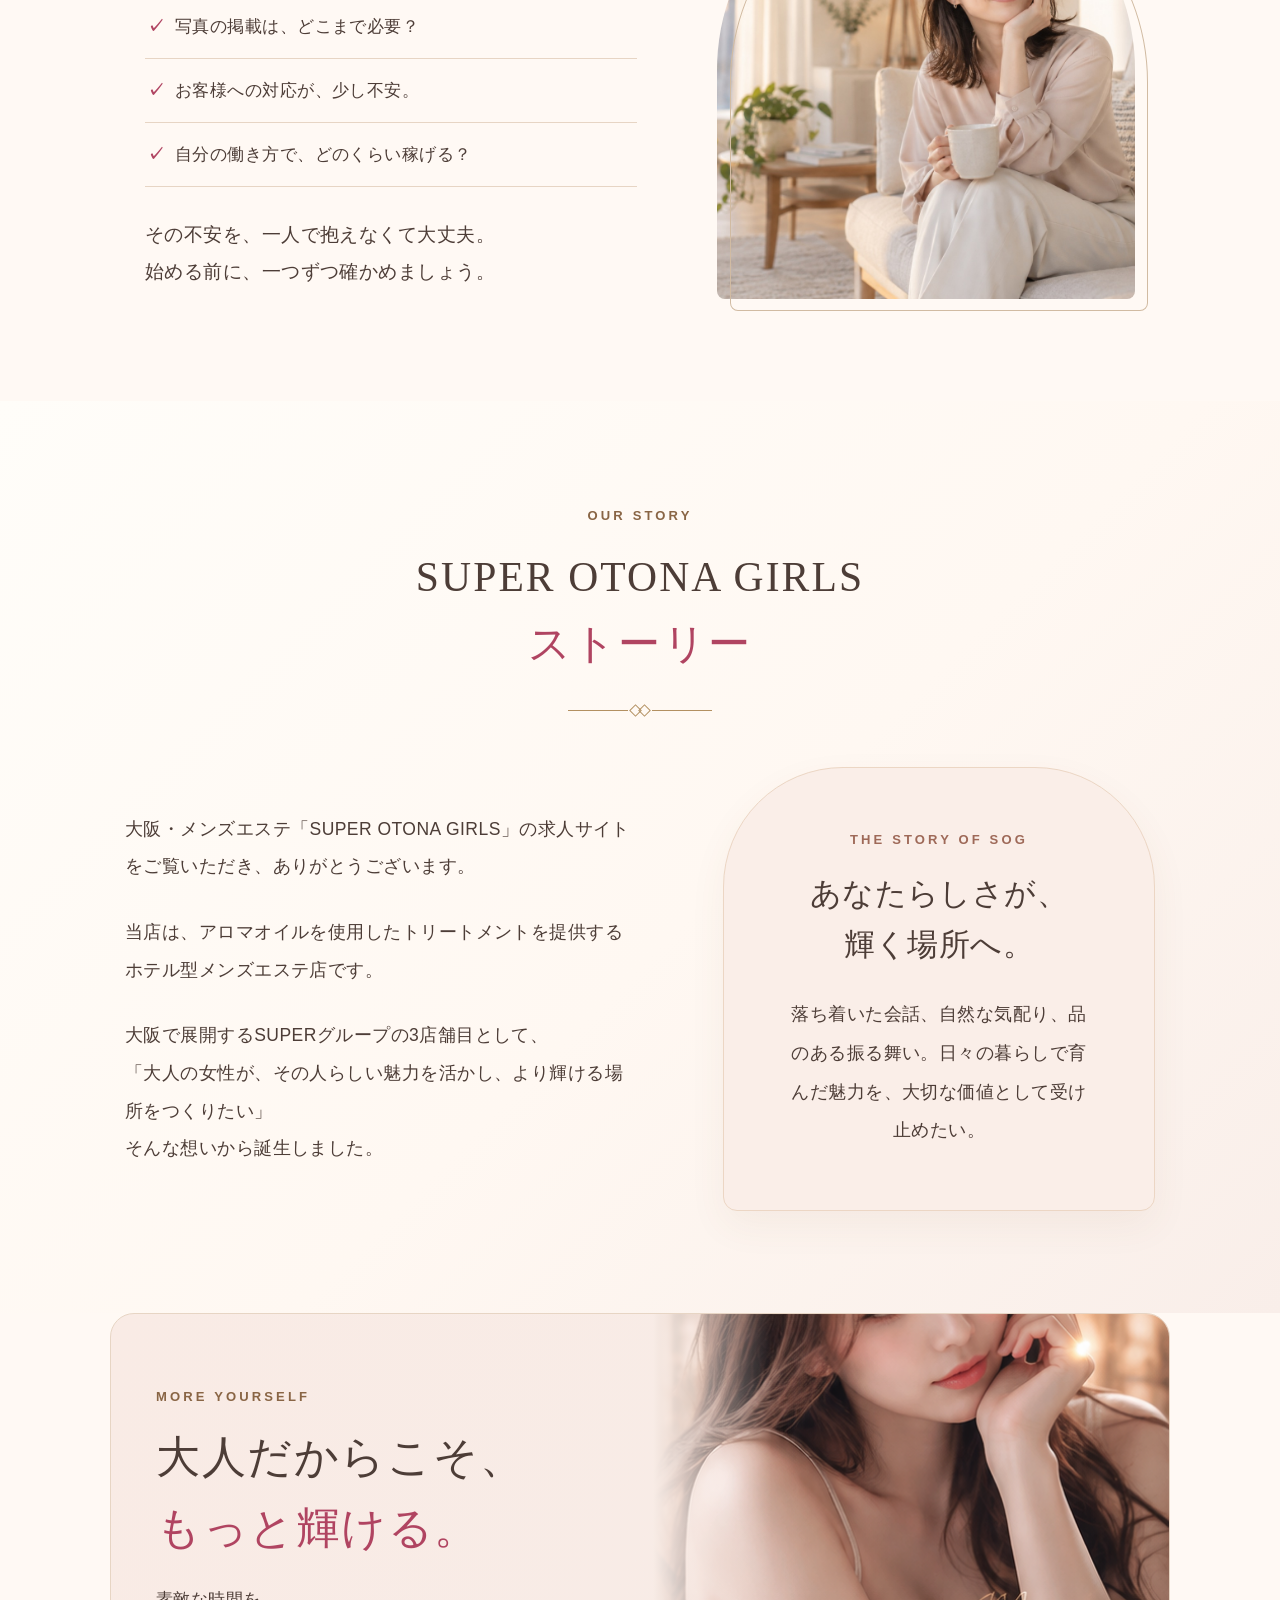
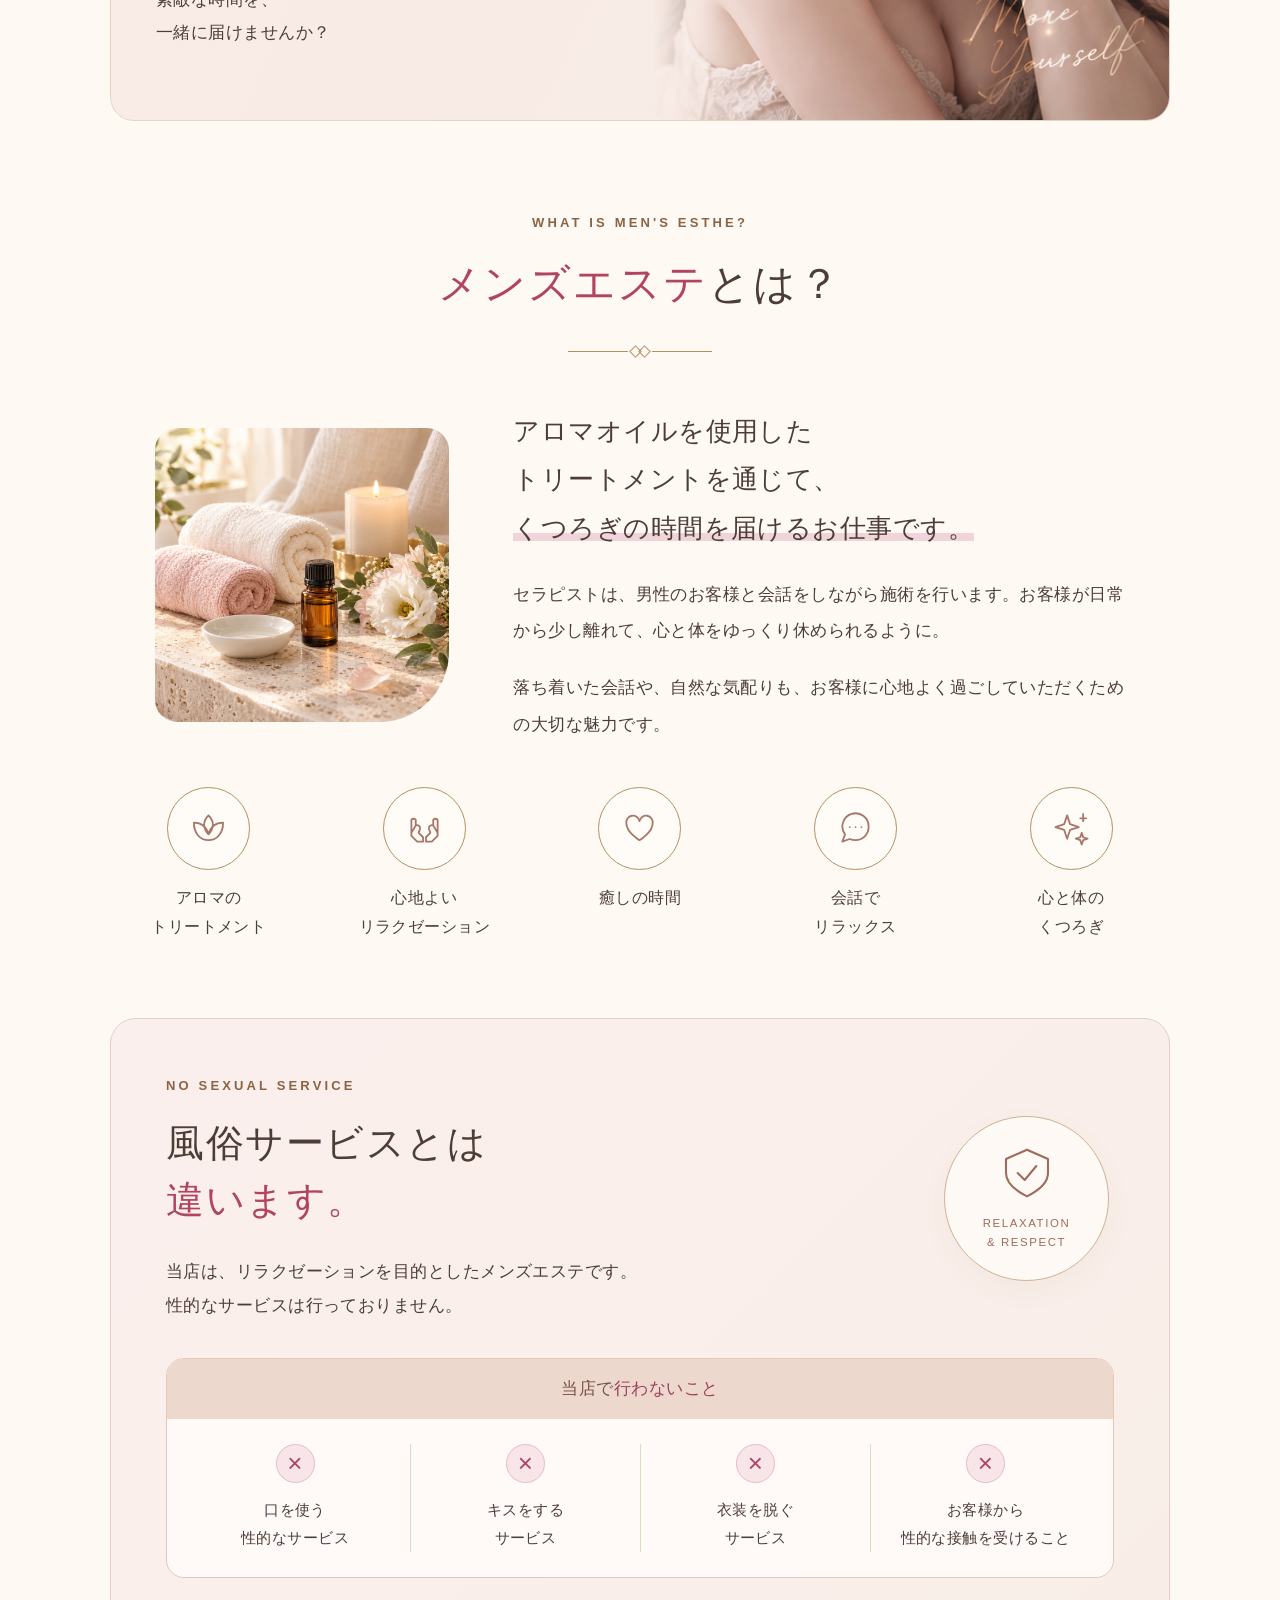
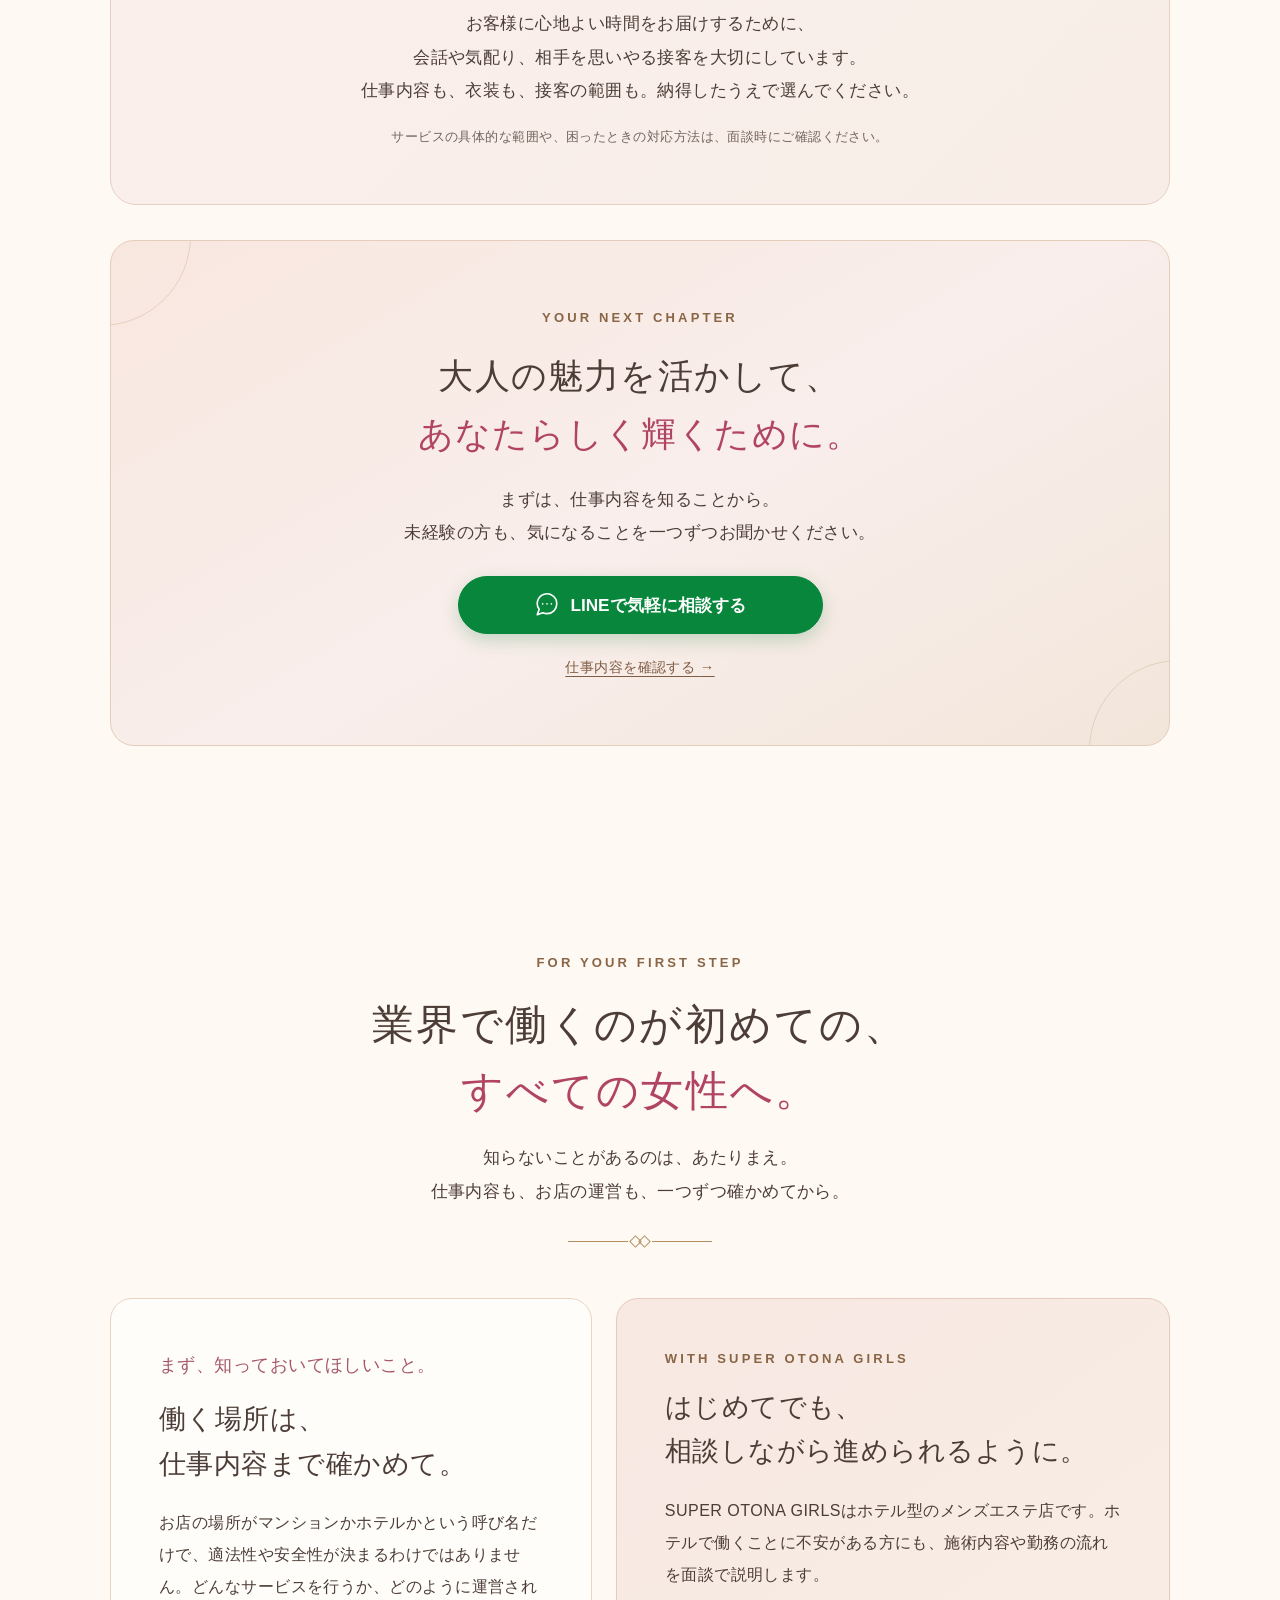
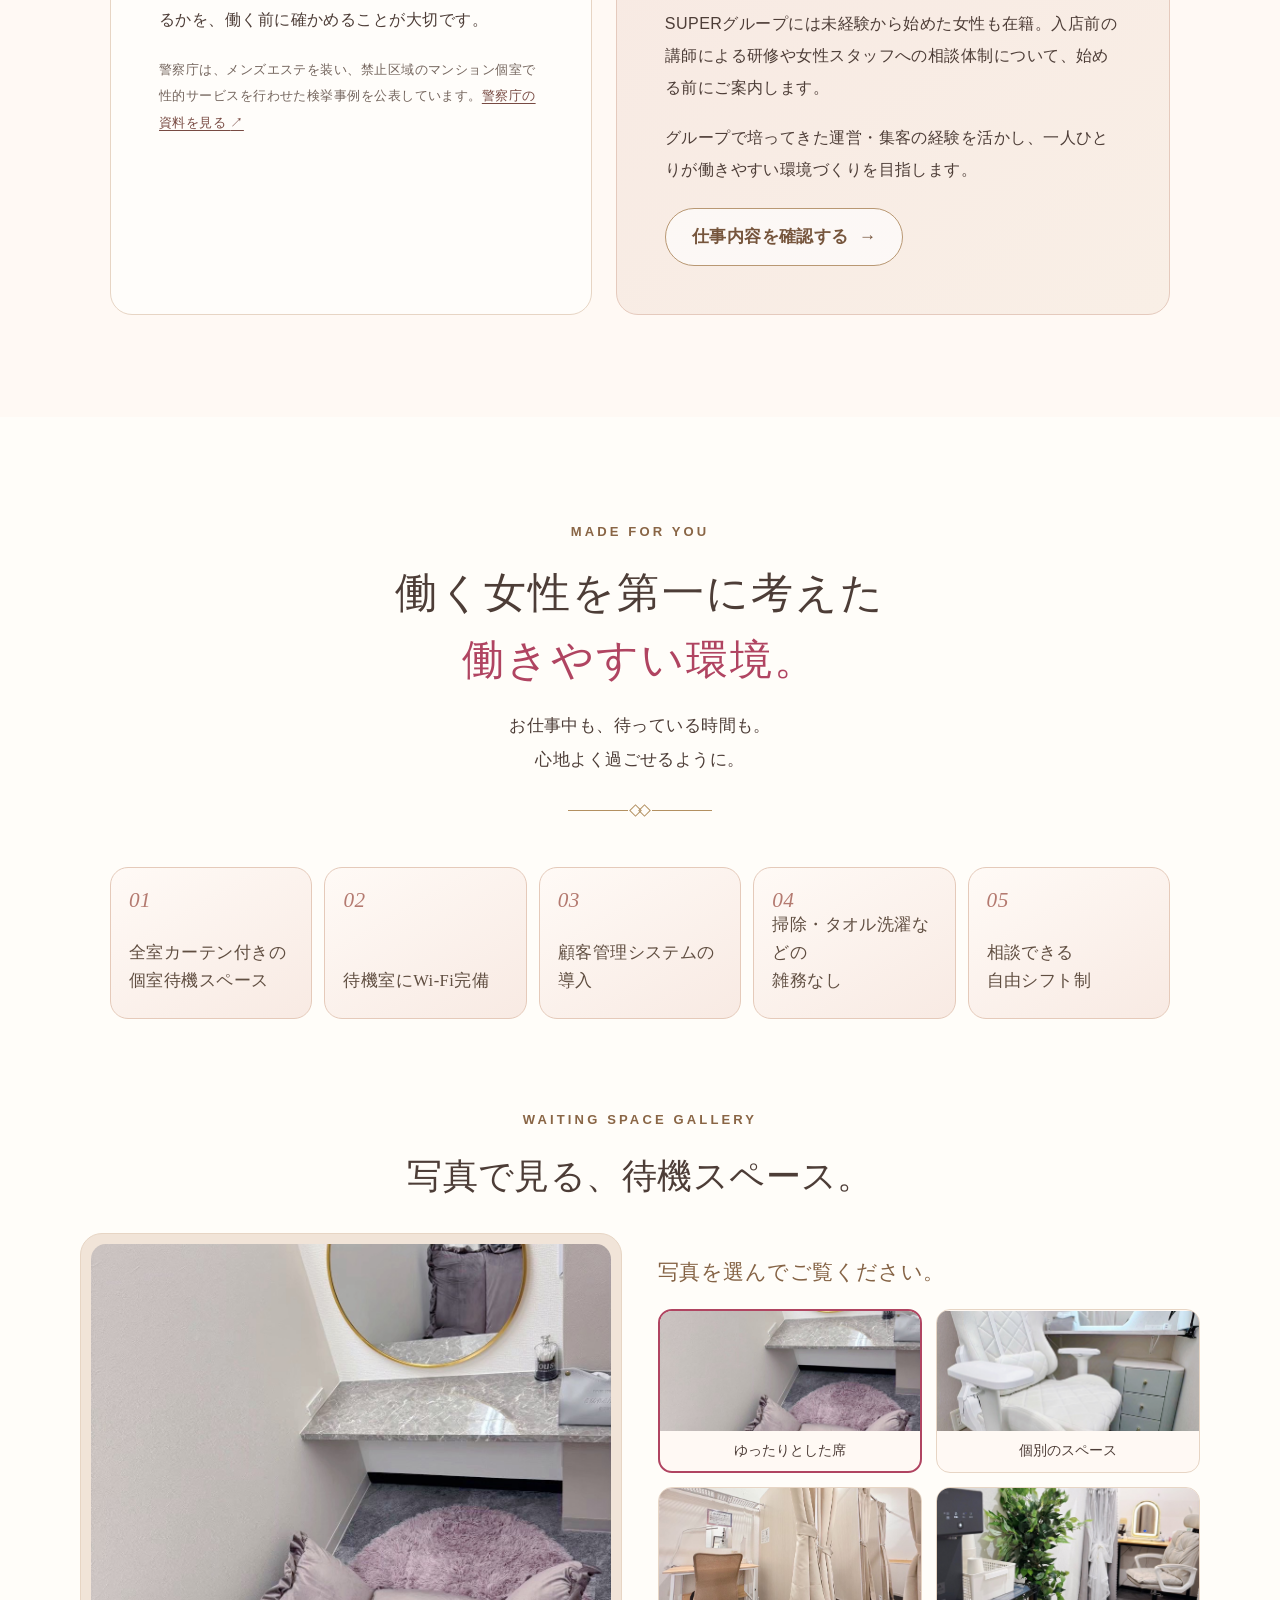
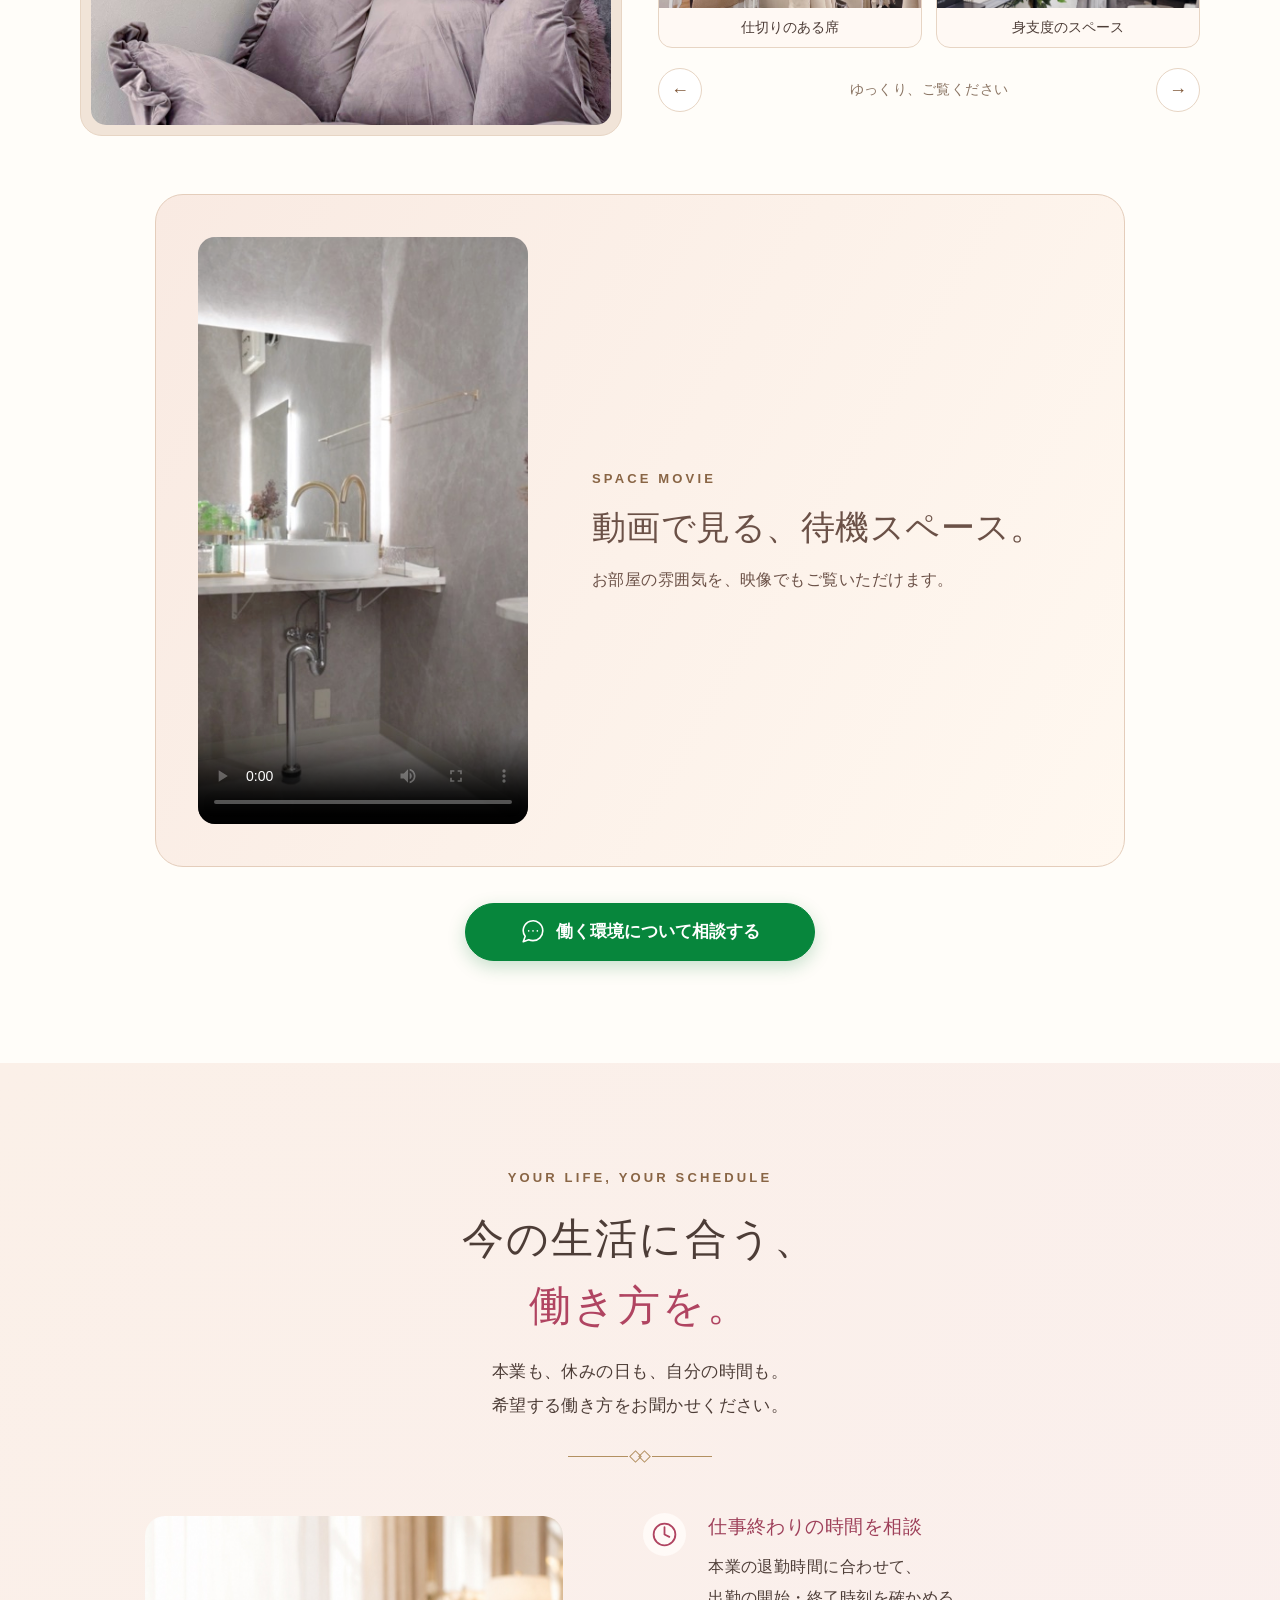
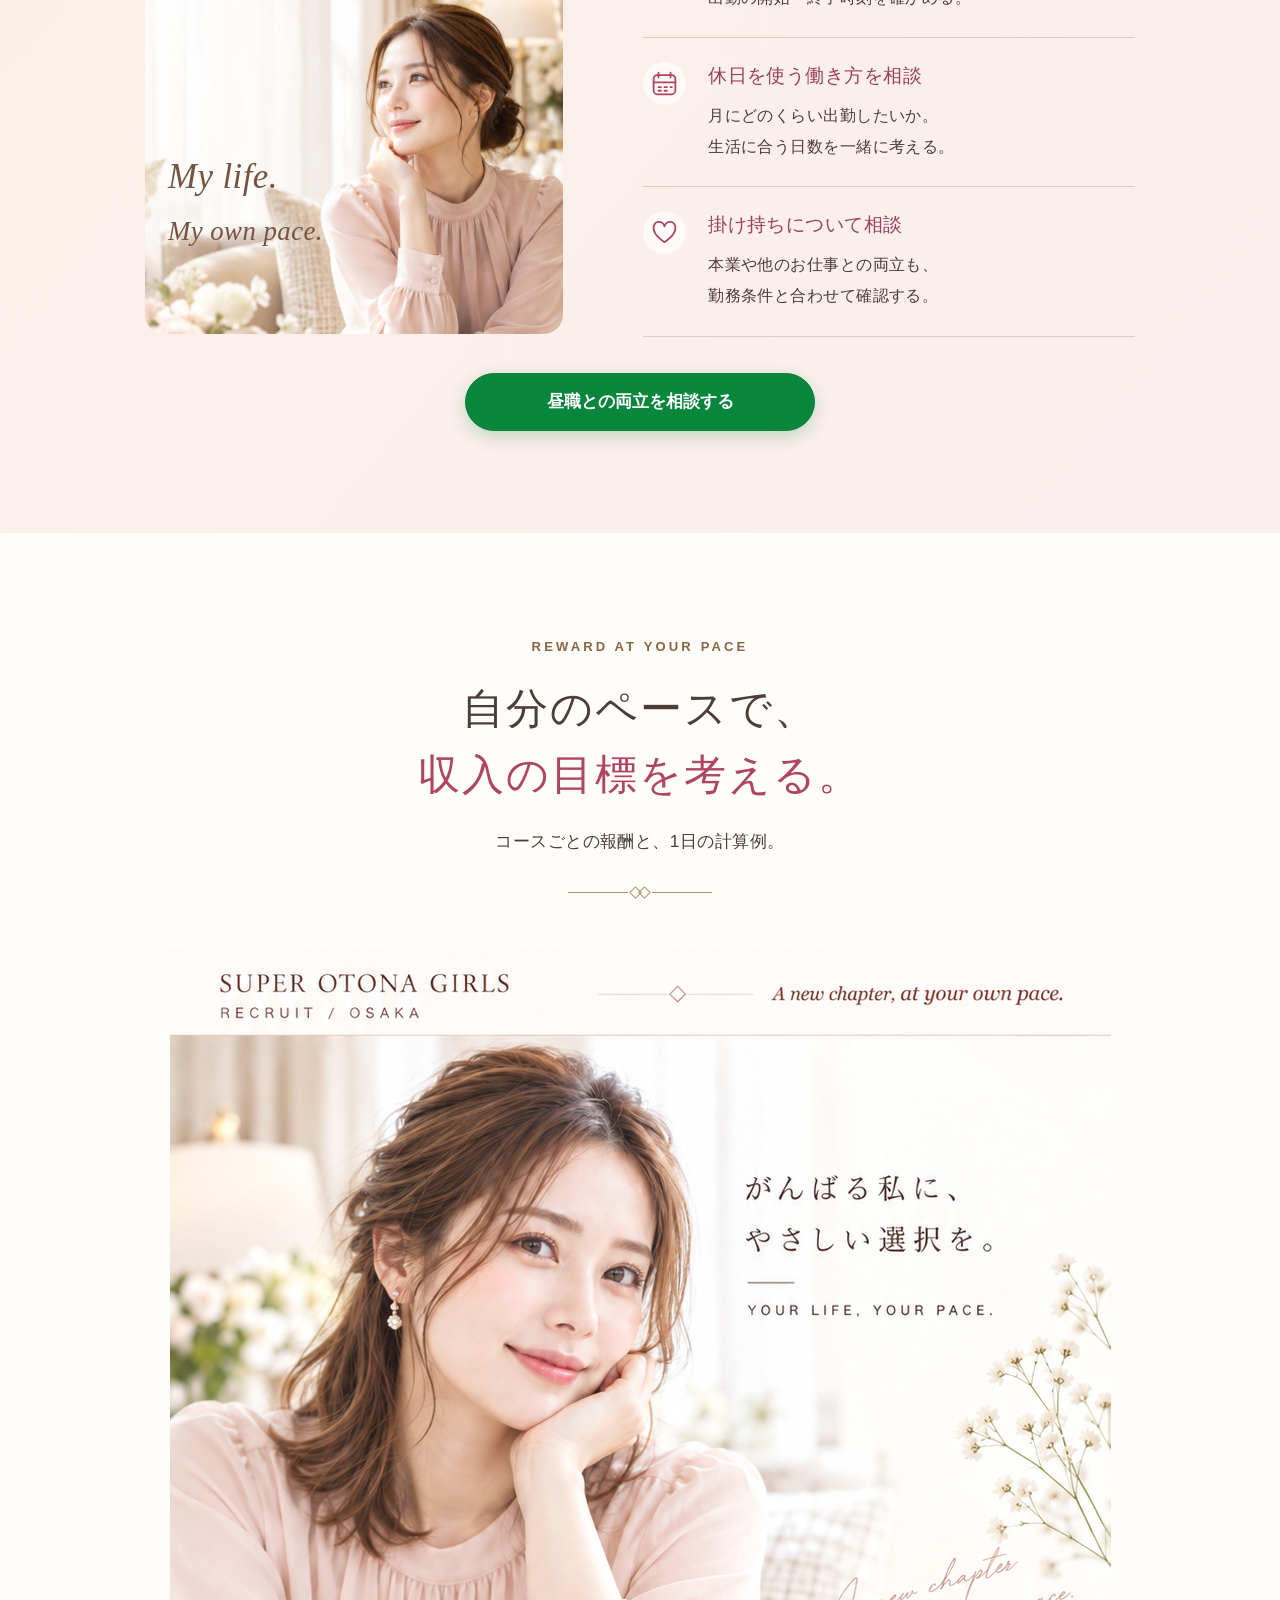
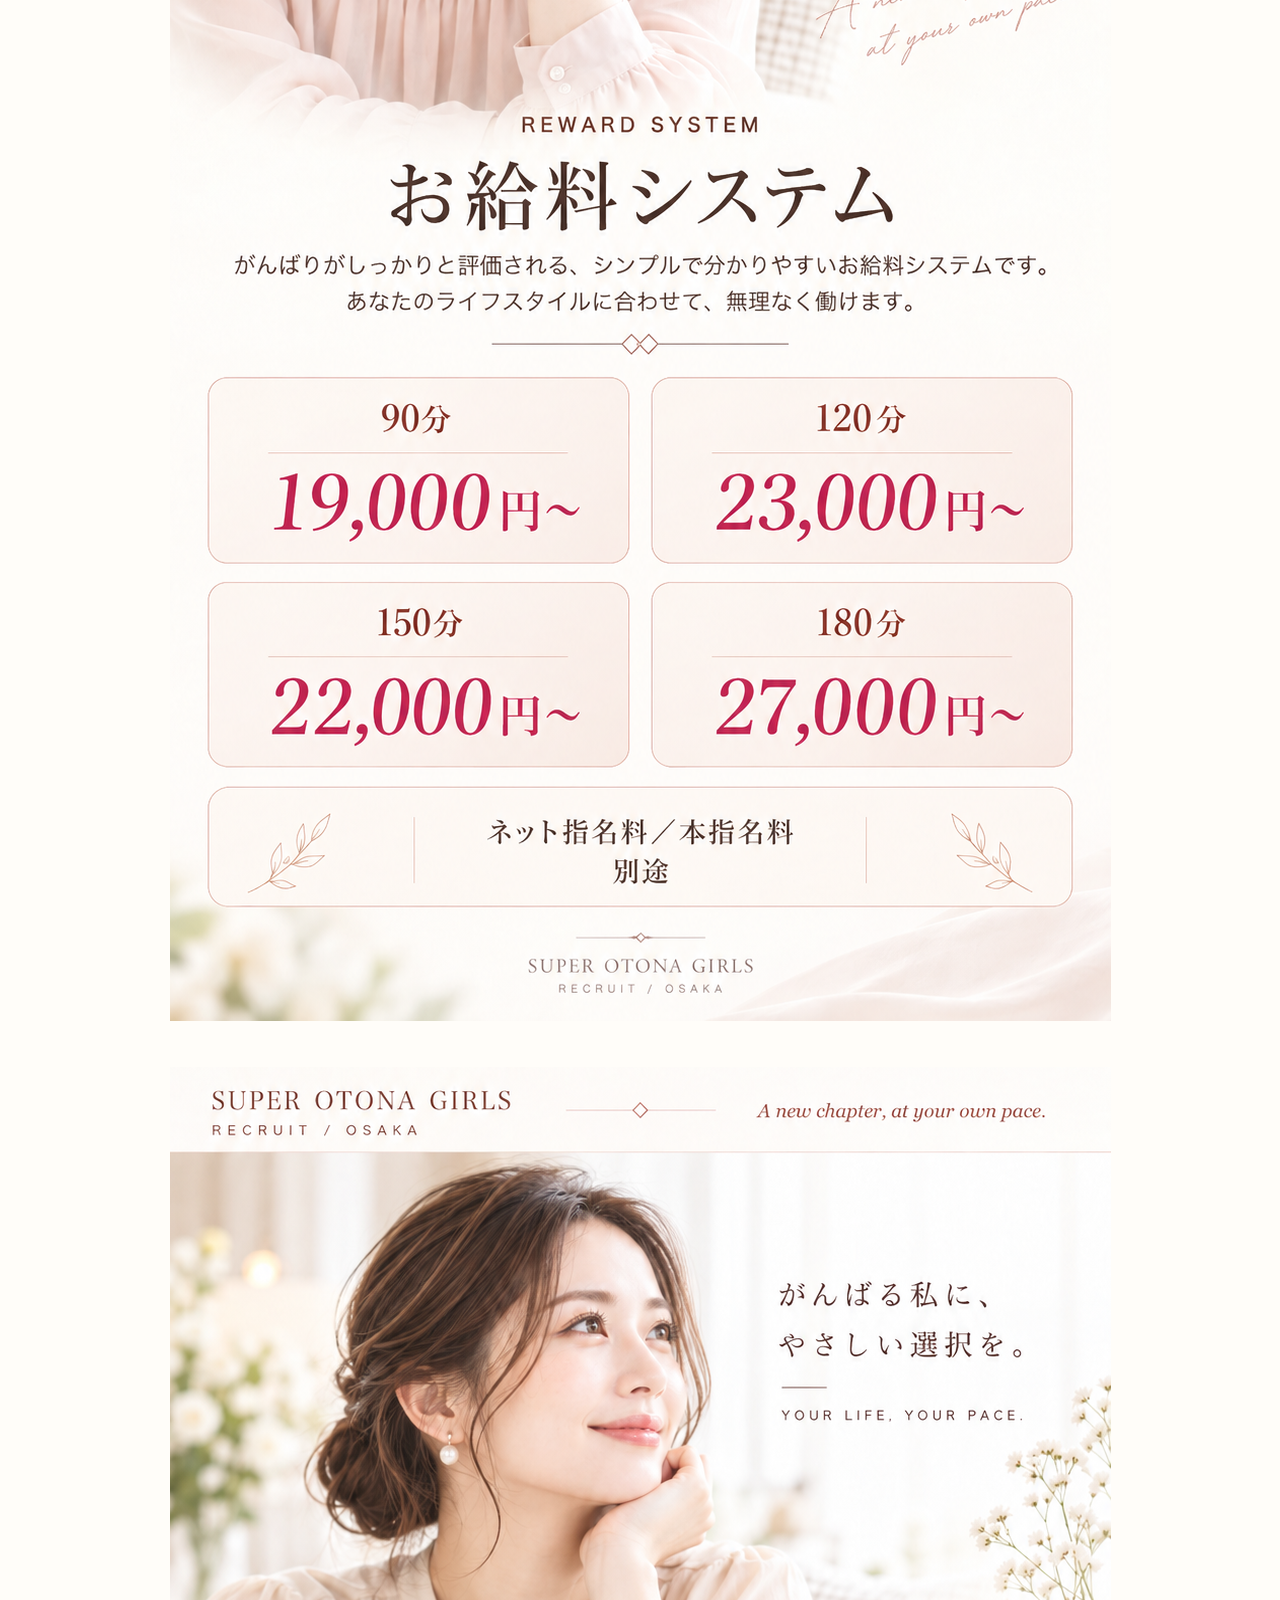
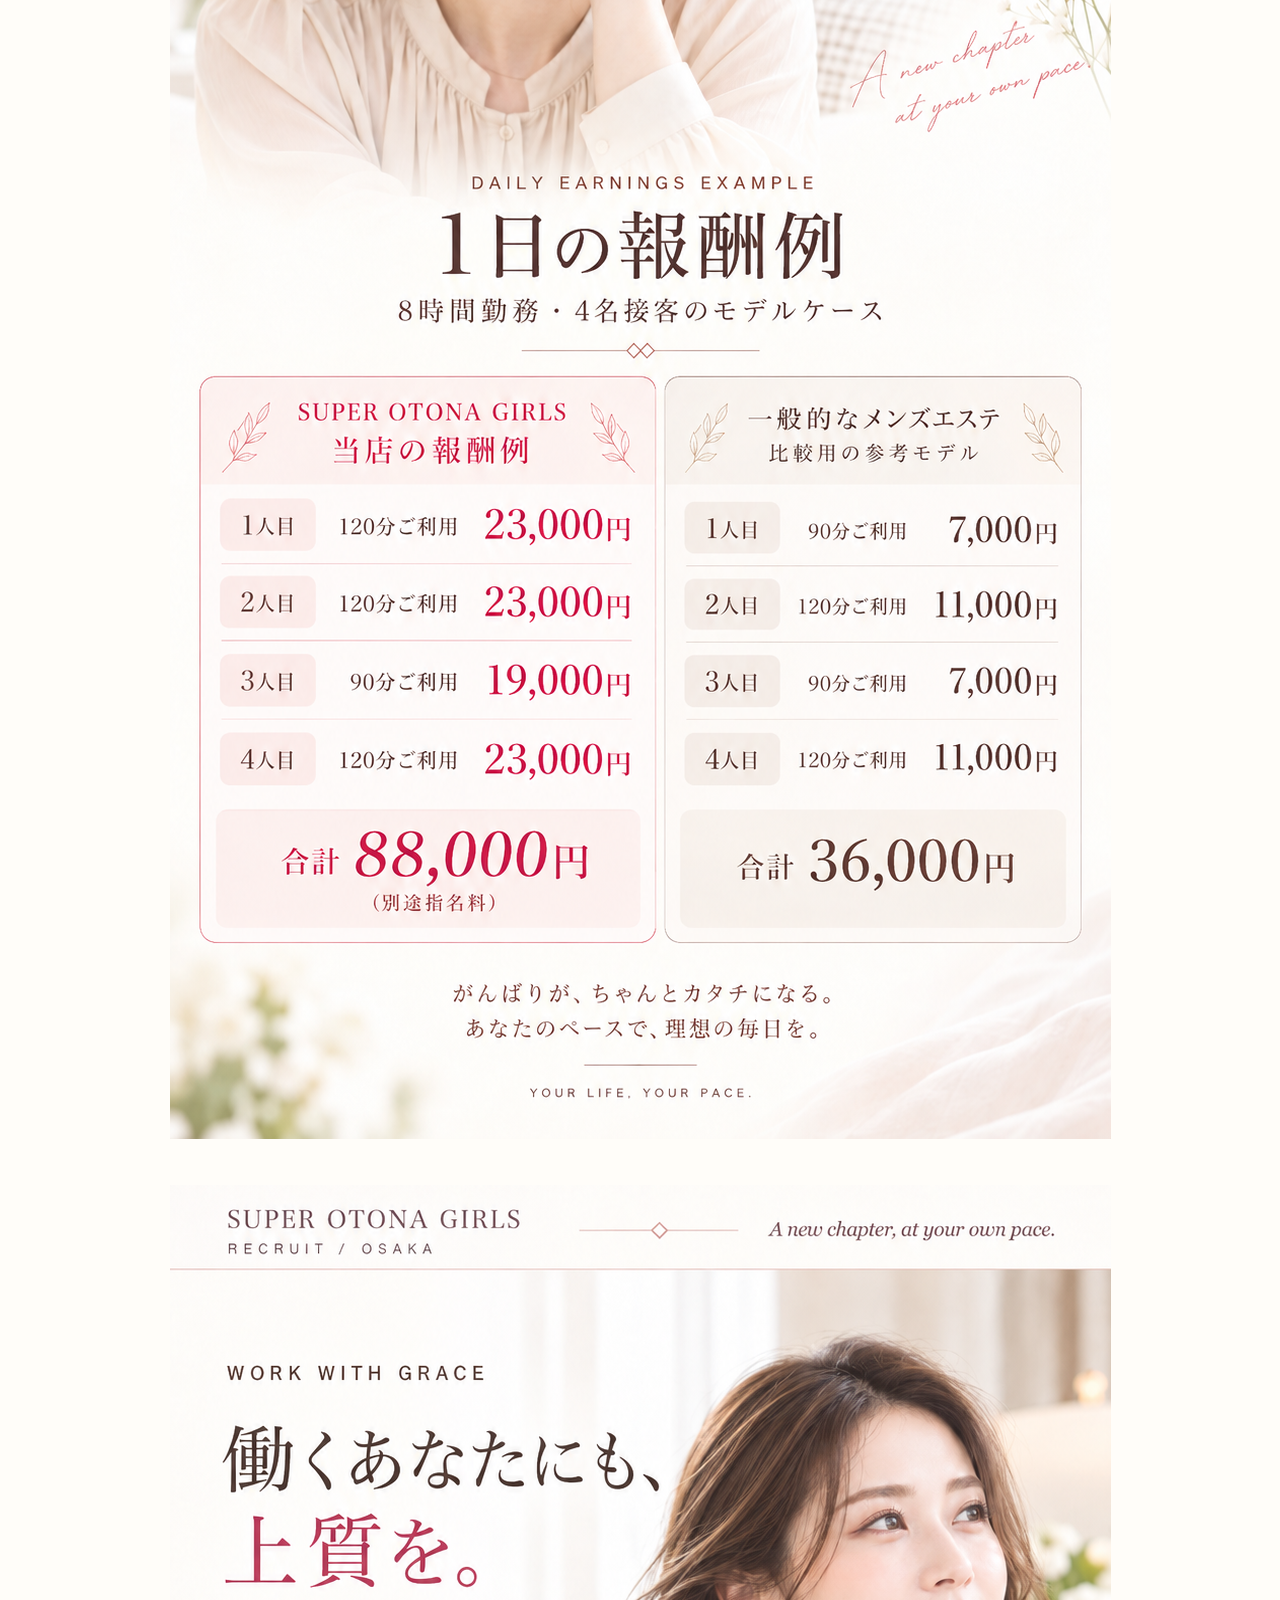
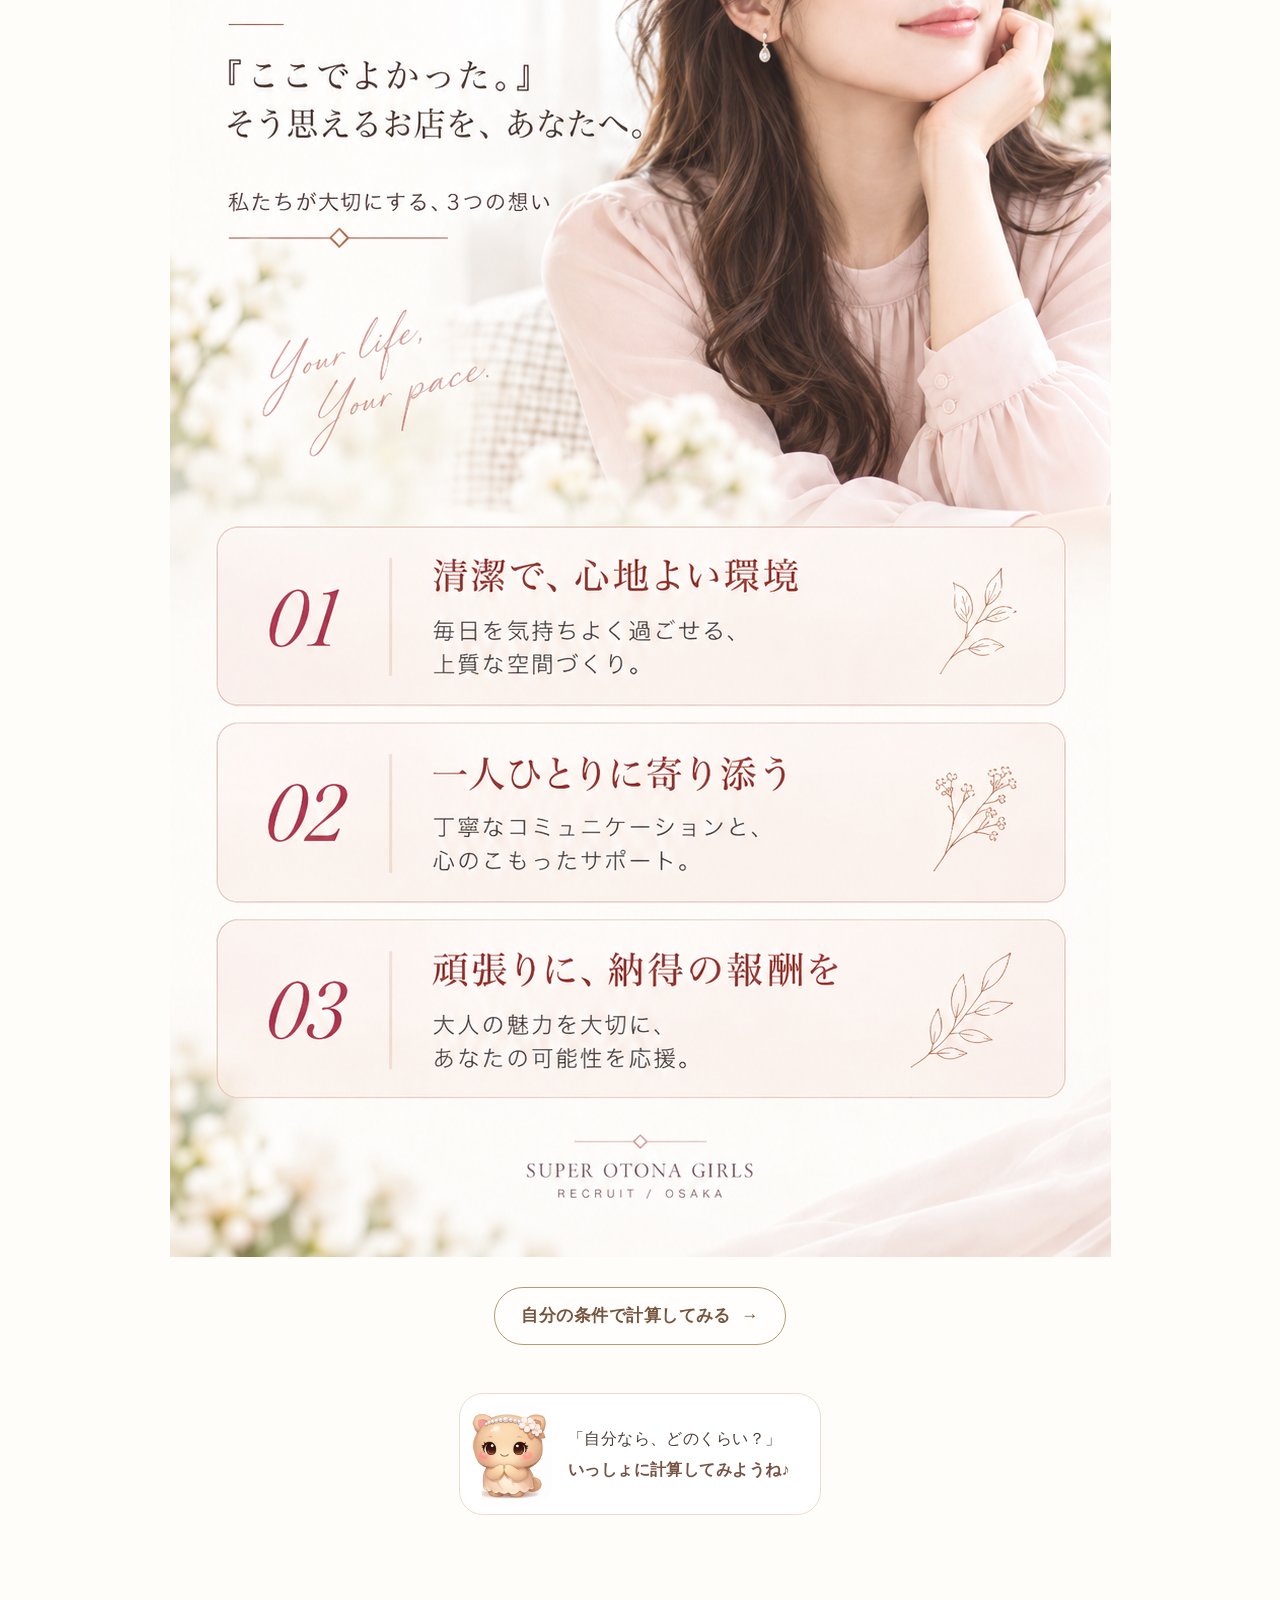
==== commit 2bd8b12b: "案内ボタンの配色を戻しLINEの矢印を削除" ====
--- a/beginner.html
+++ b/beginner.html
@@ -24,7 +24,7 @@
     <symbol id="b-sparkles" viewBox="0 0 24 24"><path d="m9 3 2 6 6 2-6 2-2 6-2-6-6-2 6-2 2-6Zm10 12 1 3 3 1-3 1-1 3-1-3-3-1 3-1 1-3Zm1-13v5m-2-2h4"/></symbol>
     <symbol id="b-shield" viewBox="0 0 24 24"><path d="M12 2 3 6v6c0 5 5 8 9 10 4-2 9-5 9-10V6l-9-4Z"/><path d="m8 12 3 3 5-6"/></symbol>
   </defs></svg>
-  <header class="site-header"><div class="header-inner"><a class="brand" href="index.html">SUPER OTONA GIRLS<small>RECRUIT / OSAKA</small></a><button class="menu-toggle" type="button" aria-label="メニューを開く" aria-expanded="false" aria-controls="main-nav"><span class="menu-toggle__lines" aria-hidden="true"></span></button><nav id="main-nav" class="nav-links" aria-label="メインメニュー"><a href="index.html">経験者の方へ</a><a href="beginner.html" aria-current="page">未経験者・Wワーク</a><a href="staff.html">スタッフ紹介</a><a href="simulator.html">報酬シミュレーター</a></nav><button class="button button--small header-cta" type="button" data-line>LINEで相談する <span aria-hidden="true">→</span></button></div></header>
+  <header class="site-header"><div class="header-inner"><a class="brand" href="index.html">SUPER OTONA GIRLS<small>RECRUIT / OSAKA</small></a><button class="menu-toggle" type="button" aria-label="メニューを開く" aria-expanded="false" aria-controls="main-nav"><span class="menu-toggle__lines" aria-hidden="true"></span></button><nav id="main-nav" class="nav-links" aria-label="メインメニュー"><a href="index.html">経験者の方へ</a><a href="beginner.html" aria-current="page">未経験者・Wワーク</a><a href="staff.html">スタッフ紹介</a><a href="simulator.html">報酬シミュレーター</a></nav><button class="button button--small header-cta" type="button" data-line>LINEで相談する</button></div></header>
   <main>
     <section class="b-hero" aria-labelledby="beginner-title">
       <div class="b-hero-visual">
@@ -39,7 +39,7 @@
       </div>
       <div class="container b-hero-bottom">
         <div class="b-guide b-guide--hero"><span class="b-mascot b-mascot--variant" aria-hidden="true"><img src="otochan-wave.png" alt="" width="1214" height="1295"></span><p><strong>はじめまして。<br>SUPER OTONA GIRLSの妖精<br>オトちゃんだよ♪</strong><br>気になることから、<br class="b-mobile-only">お話ししてみませんか♪</p></div>
-        <div class="b-hero-actions"><button class="button" type="button" data-line><svg class="b-icon" aria-hidden="true"><use href="#b-chat"/></svg>LINEで気軽に相談する <span aria-hidden="true">→</span></button><a class="button button--outline" href="simulator.html">報酬を計算する <span aria-hidden="true">→</span></a></div>
+        <div class="b-hero-actions"><button class="button" type="button" data-line><svg class="b-icon" aria-hidden="true"><use href="#b-chat"/></svg>LINEで気軽に相談する</button><a class="button button--outline" href="simulator.html">報酬を計算する <span aria-hidden="true">→</span></a></div>
         <nav class="b-quicklinks" aria-label="はじめての方の確認ポイント"><a href="#before-start"><svg class="b-icon" aria-hidden="true"><use href="#b-heart"/></svg><span>お仕事のこと</span></a><a href="#faq-privacy"><svg class="b-icon" aria-hidden="true"><use href="#b-lock"/></svg><span>写真のこと</span></a><a href="#schedule"><svg class="b-icon" aria-hidden="true"><use href="#b-clock"/></svg><span>両立のこと</span></a><a href="#beginner-reward"><svg class="b-icon" aria-hidden="true"><use href="#b-leaf"/></svg><span>報酬のこと</span></a></nav>
       </div>
     </section>
@@ -91,7 +91,7 @@
         <p class="b-note b-note--center">サービスの具体的な範囲や、困ったときの対応方法は、面談時にご確認ください。</p>
       </div>
 
-      <div class="b-service-closing reveal"><span class="b-eyebrow">YOUR NEXT CHAPTER</span><h3>大人の魅力を活かして、<br><span>あなたらしく輝くために。</span></h3><p>まずは、仕事内容を知ることから。<br>未経験の方も、気になることを一つずつお聞かせください。</p><button class="button" type="button" data-line><svg class="b-icon" aria-hidden="true"><use href="#b-chat"/></svg>LINEで気軽に相談する <span aria-hidden="true">→</span></button><a class="b-service-detail-link" href="#mens-esthe-guide">仕事内容を確認する <span aria-hidden="true">→</span></a></div>
+      <div class="b-service-closing reveal"><span class="b-eyebrow">YOUR NEXT CHAPTER</span><h3>大人の魅力を活かして、<br><span>あなたらしく輝くために。</span></h3><p>まずは、仕事内容を知ることから。<br>未経験の方も、気になることを一つずつお聞かせください。</p><button class="button" type="button" data-line><svg class="b-icon" aria-hidden="true"><use href="#b-chat"/></svg>LINEで気軽に相談する</button><a class="b-service-detail-link" href="#mens-esthe-guide">仕事内容を確認する <span aria-hidden="true">→</span></a></div>
     </div></section>
 
     <section class="b-section b-section--firsttime" id="firsttime" aria-labelledby="firsttime-title"><div class="container">
@@ -116,7 +116,7 @@
         </div><div class="gallery-controls"><button type="button" data-gallery-prev aria-label="前の写真">←</button><span>ゆっくり、ご覧ください</span><button type="button" data-gallery-next aria-label="次の写真">→</button></div></div>
       </div>
       <figure class="b-waiting-video reveal"><video controls playsinline preload="metadata" poster="video-poster.jpg" aria-label="待機スペースの紹介動画"><source src="waiting-room.mp4" type="video/mp4">お使いのブラウザでは動画を再生できません。</video><figcaption><span class="b-eyebrow">SPACE MOVIE</span><strong>動画で見る、待機スペース。</strong><span>お部屋の雰囲気を、映像でもご覧いただけます。</span></figcaption></figure>
-      <div class="b-section-action reveal"><button class="button" type="button" data-line><svg class="b-icon" aria-hidden="true"><use href="#b-chat"/></svg>働く環境について相談する <span aria-hidden="true">→</span></button></div>
+      <div class="b-section-action reveal"><button class="button" type="button" data-line><svg class="b-icon" aria-hidden="true"><use href="#b-chat"/></svg>働く環境について相談する</button></div>
     </div></section>
 
     <section class="b-section b-section--blush" id="schedule" aria-labelledby="schedule-title"><div class="container">
@@ -126,7 +126,7 @@
         <article class="b-schedule-item reveal" data-delay="1"><svg class="b-icon" aria-hidden="true"><use href="#b-calendar"/></svg><div><h3>休日を使う働き方を相談</h3><p>月にどのくらい出勤したいか。<br>生活に合う日数を一緒に考える。</p></div></article>
         <article class="b-schedule-item reveal" data-delay="2"><svg class="b-icon" aria-hidden="true"><use href="#b-heart"/></svg><div><h3>掛け持ちについて相談</h3><p>本業や他のお仕事との両立も、<br>勤務条件と合わせて確認する。</p></div></article>
       </div></div>
-      <div class="b-section-action reveal"><button class="button" type="button" data-line>昼職との両立を相談する <span aria-hidden="true">→</span></button></div>
+      <div class="b-section-action reveal"><button class="button" type="button" data-line>昼職との両立を相談する</button></div>
     </div></section>
 
     <section class="b-section" id="beginner-reward" aria-labelledby="reward-title"><div class="container">
@@ -171,7 +171,7 @@
         <a class="b-support-item reveal" data-delay="1" href="#faq-privacy"><svg class="b-icon" aria-hidden="true"><use href="#b-lock"/></svg><h3>身バレ・リスクについて</h3><p>写真、SNS、<br>困ったときの対応。</p><span class="b-support-arrow" aria-hidden="true">↘</span></a>
       </nav></div>
       <p class="b-note b-note--center reveal"><a class="text-link" href="staff.html">相談を支えるスタッフを見る <span aria-hidden="true">→</span></a></p>
-      <div class="b-section-action reveal"><button class="button" type="button" data-line><svg class="b-icon" aria-hidden="true"><use href="#b-chat"/></svg>気になることを相談する <span aria-hidden="true">→</span></button></div>
+      <div class="b-section-action reveal"><button class="button" type="button" data-line><svg class="b-icon" aria-hidden="true"><use href="#b-chat"/></svg>気になることを相談する</button></div>
     </div></section>
 
     <section class="b-section" id="first-steps" aria-labelledby="steps-title"><div class="container">
@@ -224,7 +224,7 @@
       </div>
     </div></section>
 
-    <section class="b-closing" aria-labelledby="closing-title"><div class="container b-closing-inner"><div class="b-closing-copy reveal"><span class="b-eyebrow">LET'S TALK FIRST</span><h2 id="closing-title">「気になる」から、<br><span>始めてみませんか。</span></h2><p>はじめての一歩に、不安はつきもの。<br>応募を決める前に、<br>あなたの希望や気になることをお聞かせください。</p><div class="b-guide"><span class="b-mascot b-mascot--variant" aria-hidden="true"><img src="otochan-open-arms.png" alt="" width="1145" height="1374" loading="lazy"></span><p>ちょっと気になることでも大丈夫だよ♪<br><strong>オトちゃんと、まずはお話ししようね。</strong></p></div><button class="button" type="button" data-line><svg class="b-icon" aria-hidden="true"><use href="#b-chat"/></svg>LINEで気軽に相談する <span aria-hidden="true">→</span></button></div><figure class="b-closing-photo"><img src="hero-beginner-soft-v2.jpg" alt="優しい光の中で過ごす成人女性のイメージ" width="1024" height="1536" loading="lazy"></figure></div></section>
+    <section class="b-closing" aria-labelledby="closing-title"><div class="container b-closing-inner"><div class="b-closing-copy reveal"><span class="b-eyebrow">LET'S TALK FIRST</span><h2 id="closing-title">「気になる」から、<br><span>始めてみませんか。</span></h2><p>はじめての一歩に、不安はつきもの。<br>応募を決める前に、<br>あなたの希望や気になることをお聞かせください。</p><div class="b-guide"><span class="b-mascot b-mascot--variant" aria-hidden="true"><img src="otochan-open-arms.png" alt="" width="1145" height="1374" loading="lazy"></span><p>ちょっと気になることでも大丈夫だよ♪<br><strong>オトちゃんと、まずはお話ししようね。</strong></p></div><button class="button" type="button" data-line><svg class="b-icon" aria-hidden="true"><use href="#b-chat"/></svg>LINEで気軽に相談する</button></div><figure class="b-closing-photo"><img src="hero-beginner-soft-v2.jpg" alt="優しい光の中で過ごす成人女性のイメージ" width="1024" height="1536" loading="lazy"></figure></div></section>
     <section class="section store-info b-store-info" id="store-info" aria-labelledby="store-info-title">
       <div class="container">
         <div class="store-info__heading reveal"><span class="eyebrow">STORE INFORMATION</span><h2 id="store-info-title">店舗情報</h2><p>勤務地や勤務条件など、応募前に知っておきたい基本情報をご案内します。</p></div>
@@ -253,7 +253,7 @@
     </section>
   </main>
   <footer class="site-footer"><div class="container"><a class="brand" href="index.html">SUPER OTONA GIRLS<small>RECRUIT / OSAKA</small></a><div class="footer-links"><a href="index.html">経験者の方へ</a><a href="beginner.html">未経験・Wワーク</a><a href="staff.html">スタッフ紹介</a><a href="simulator.html">報酬シミュレーター</a></div></div></footer>
-  <div class="mobile-cta"><a class="button button--outline" href="simulator.html">報酬を計算する →</a><button class="button" type="button" data-line>LINEで相談する →</button></div>
+  <div class="mobile-cta"><a class="button button--outline" href="simulator.html">報酬を計算する →</a><button class="button" type="button" data-line>LINEで相談する</button></div>
   <dialog class="demo-dialog" id="demo-dialog" aria-labelledby="dialog-title"><div class="dialog-inner"><span class="eyebrow">DEMO</span><h2 id="dialog-title">LINE相談のデモ</h2><p>このサンプルでは応募先が未設定です。実際の送信は行われません。</p><div class="dialog-message" id="dialog-message"></div><div class="dialog-actions"><button class="button button--small" type="button" id="dialog-copy">相談文をコピー</button><button class="button button--outline button--small" type="button" id="dialog-close">閉じる</button></div></div></dialog>
 </body>
 </html>
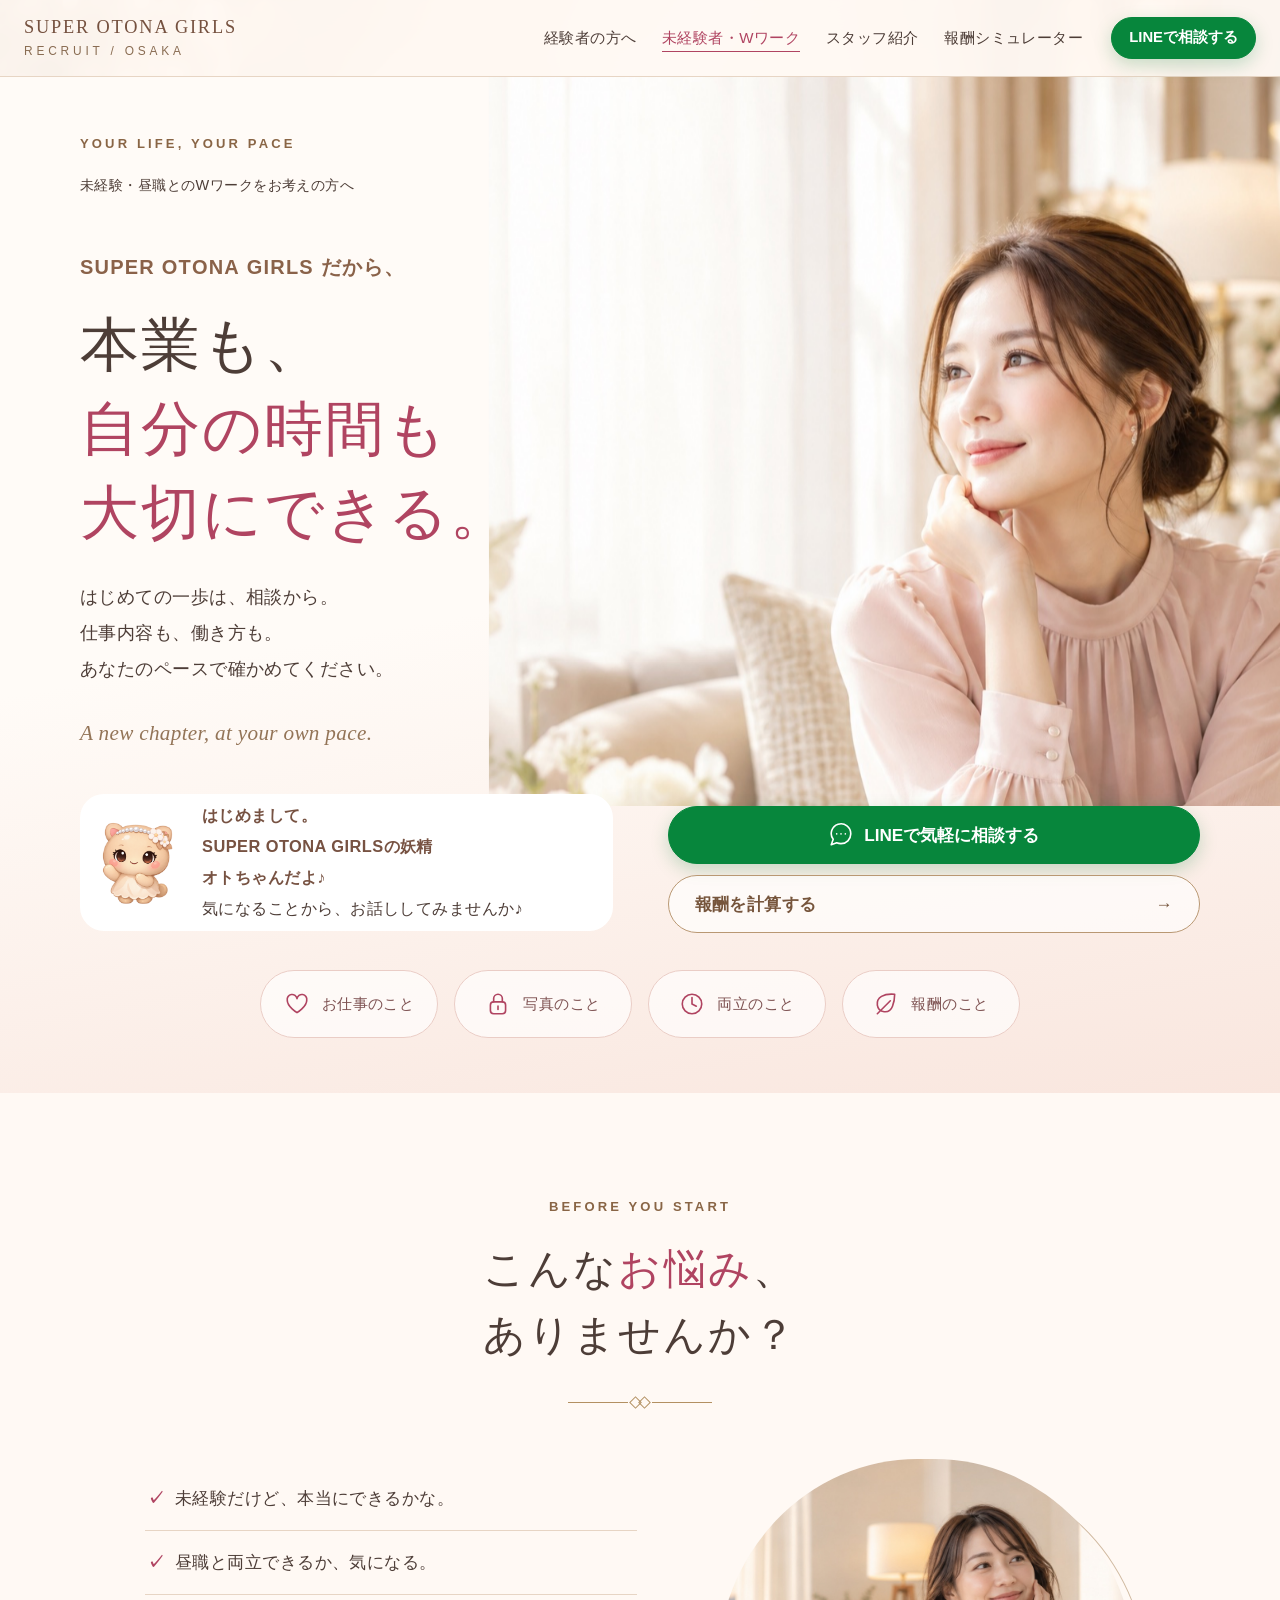
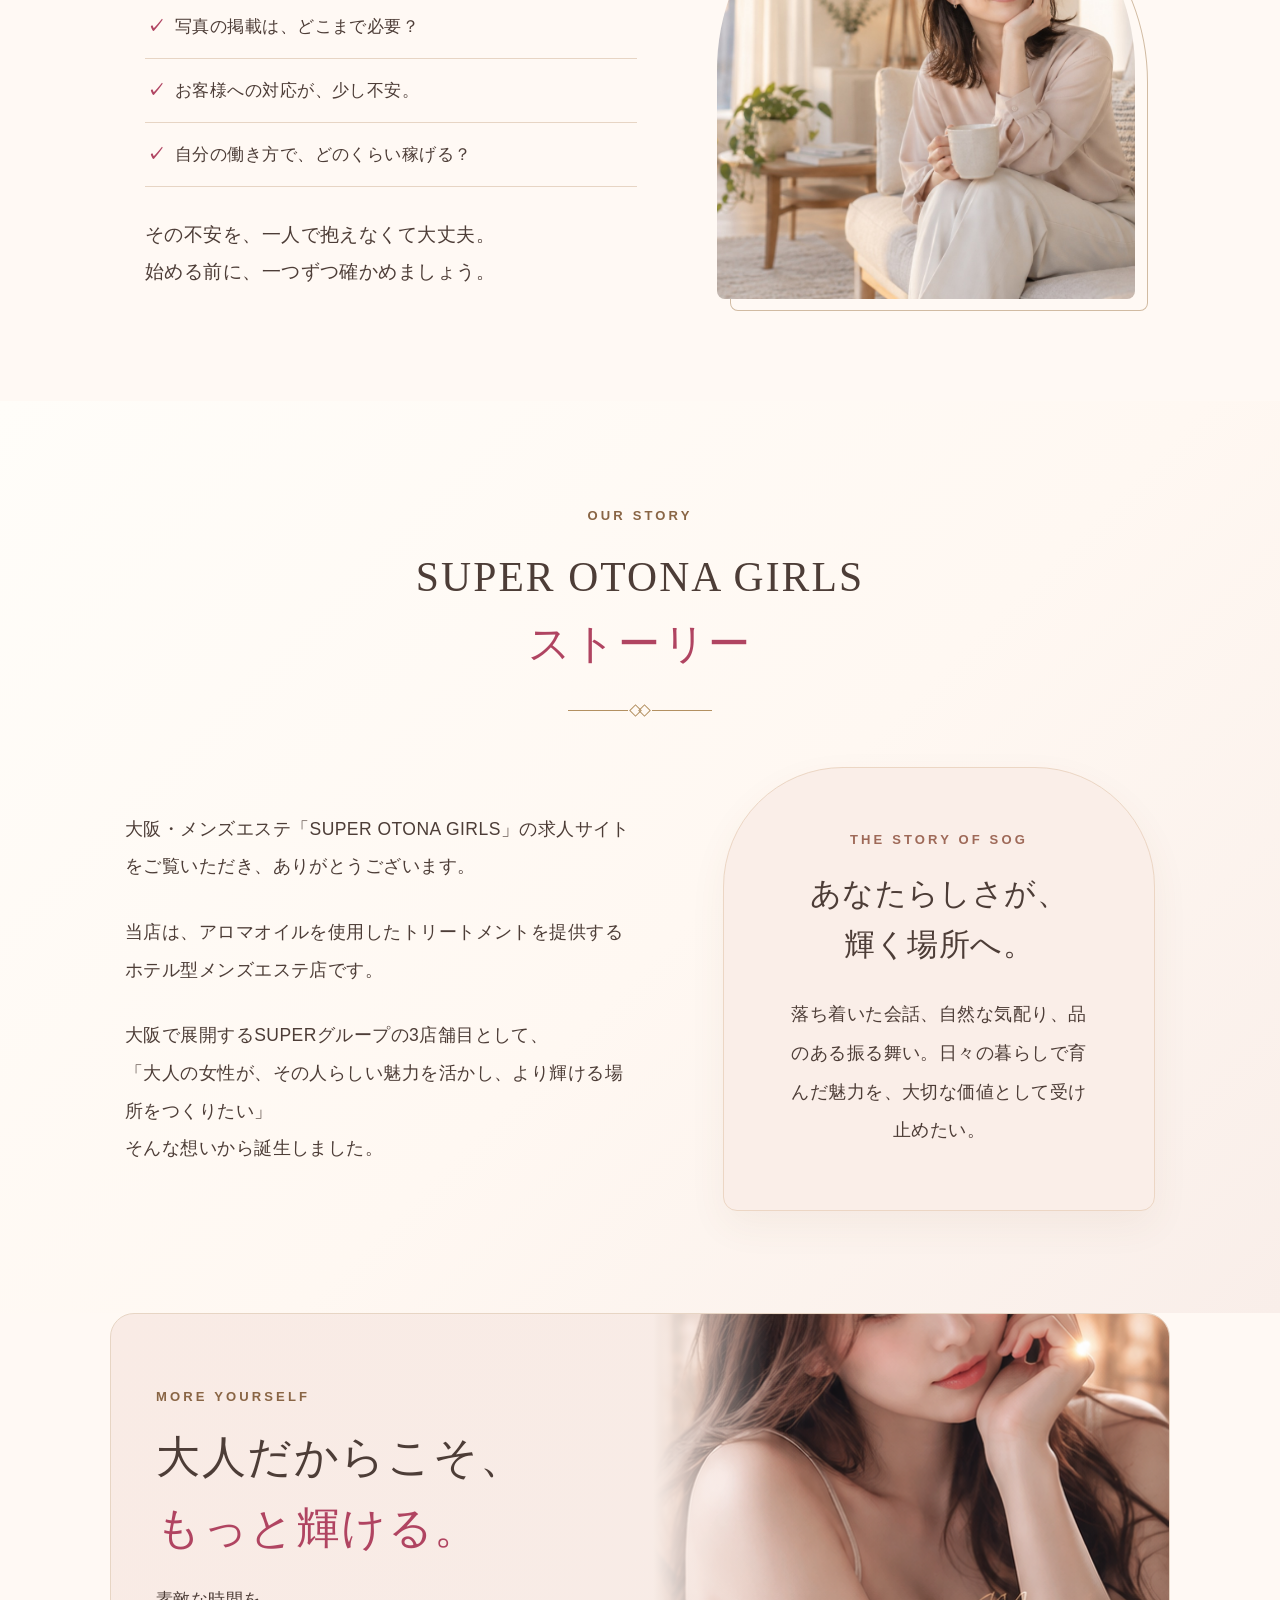
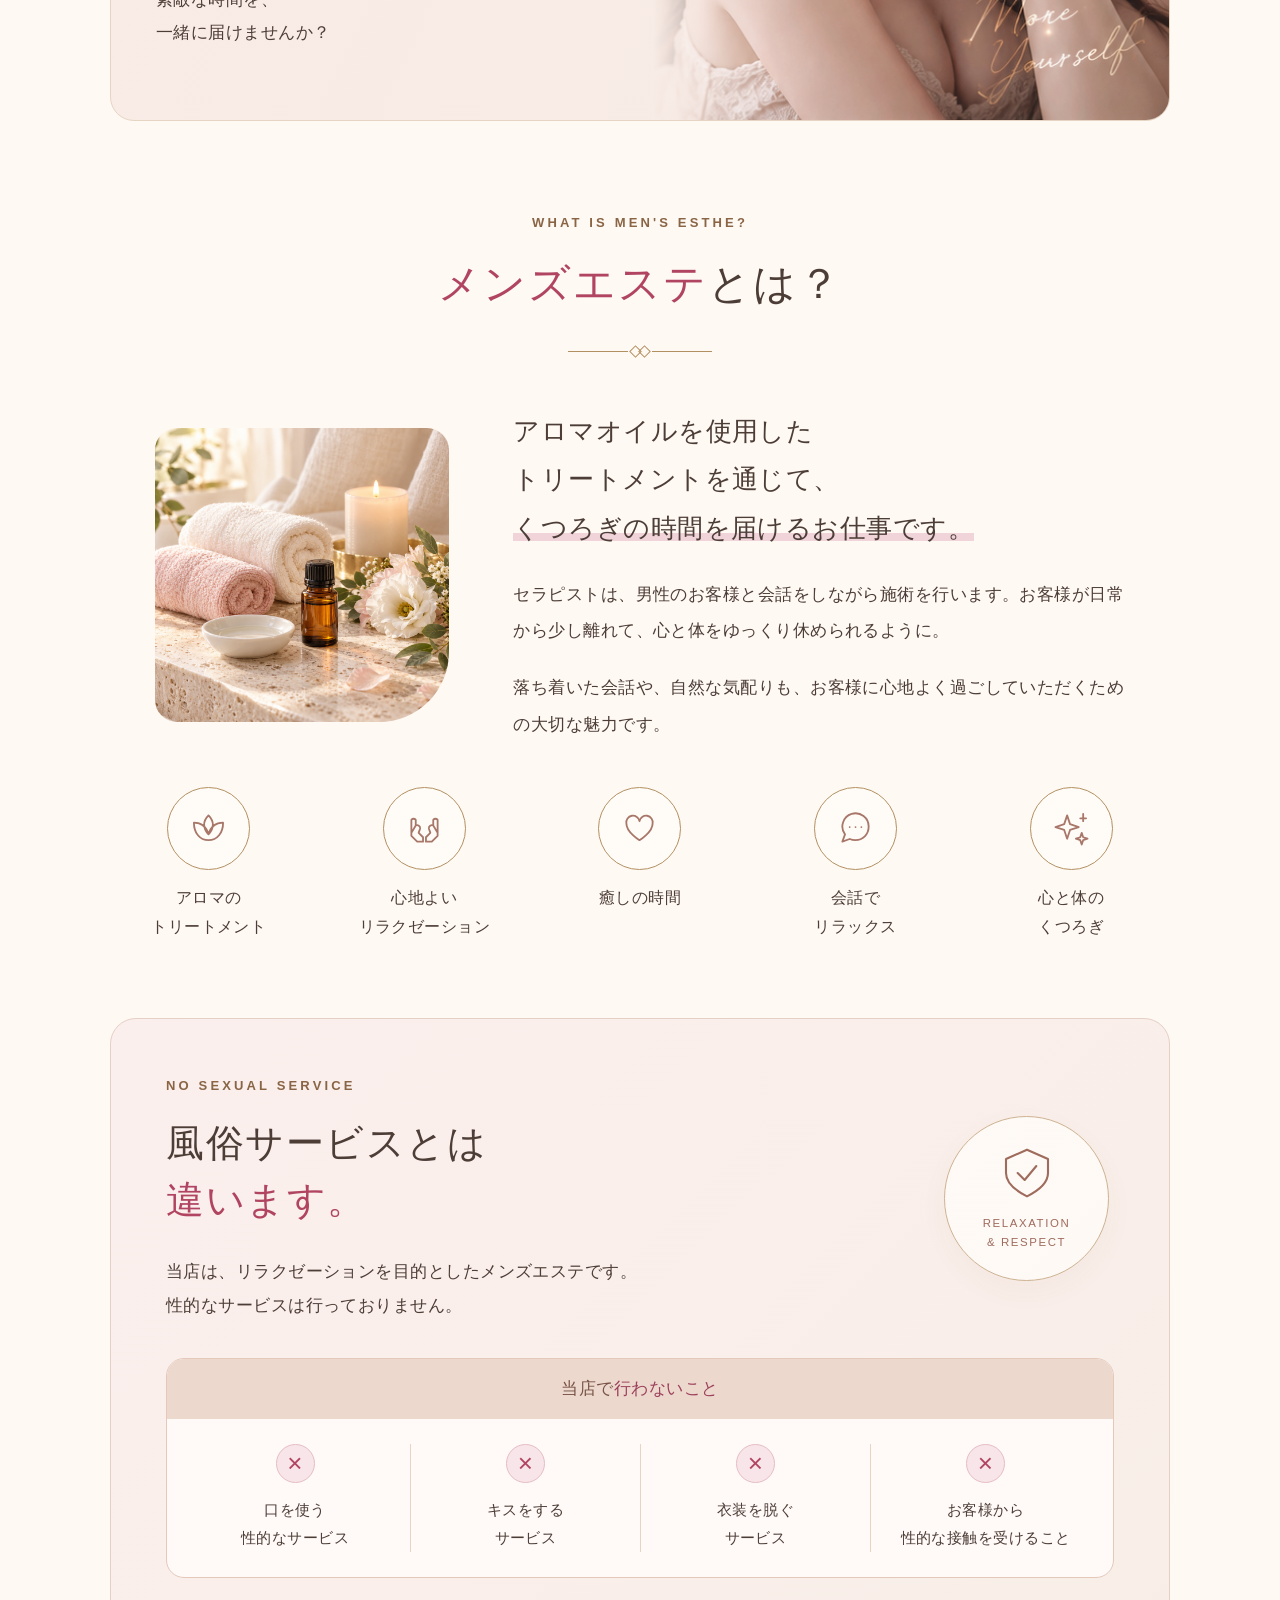
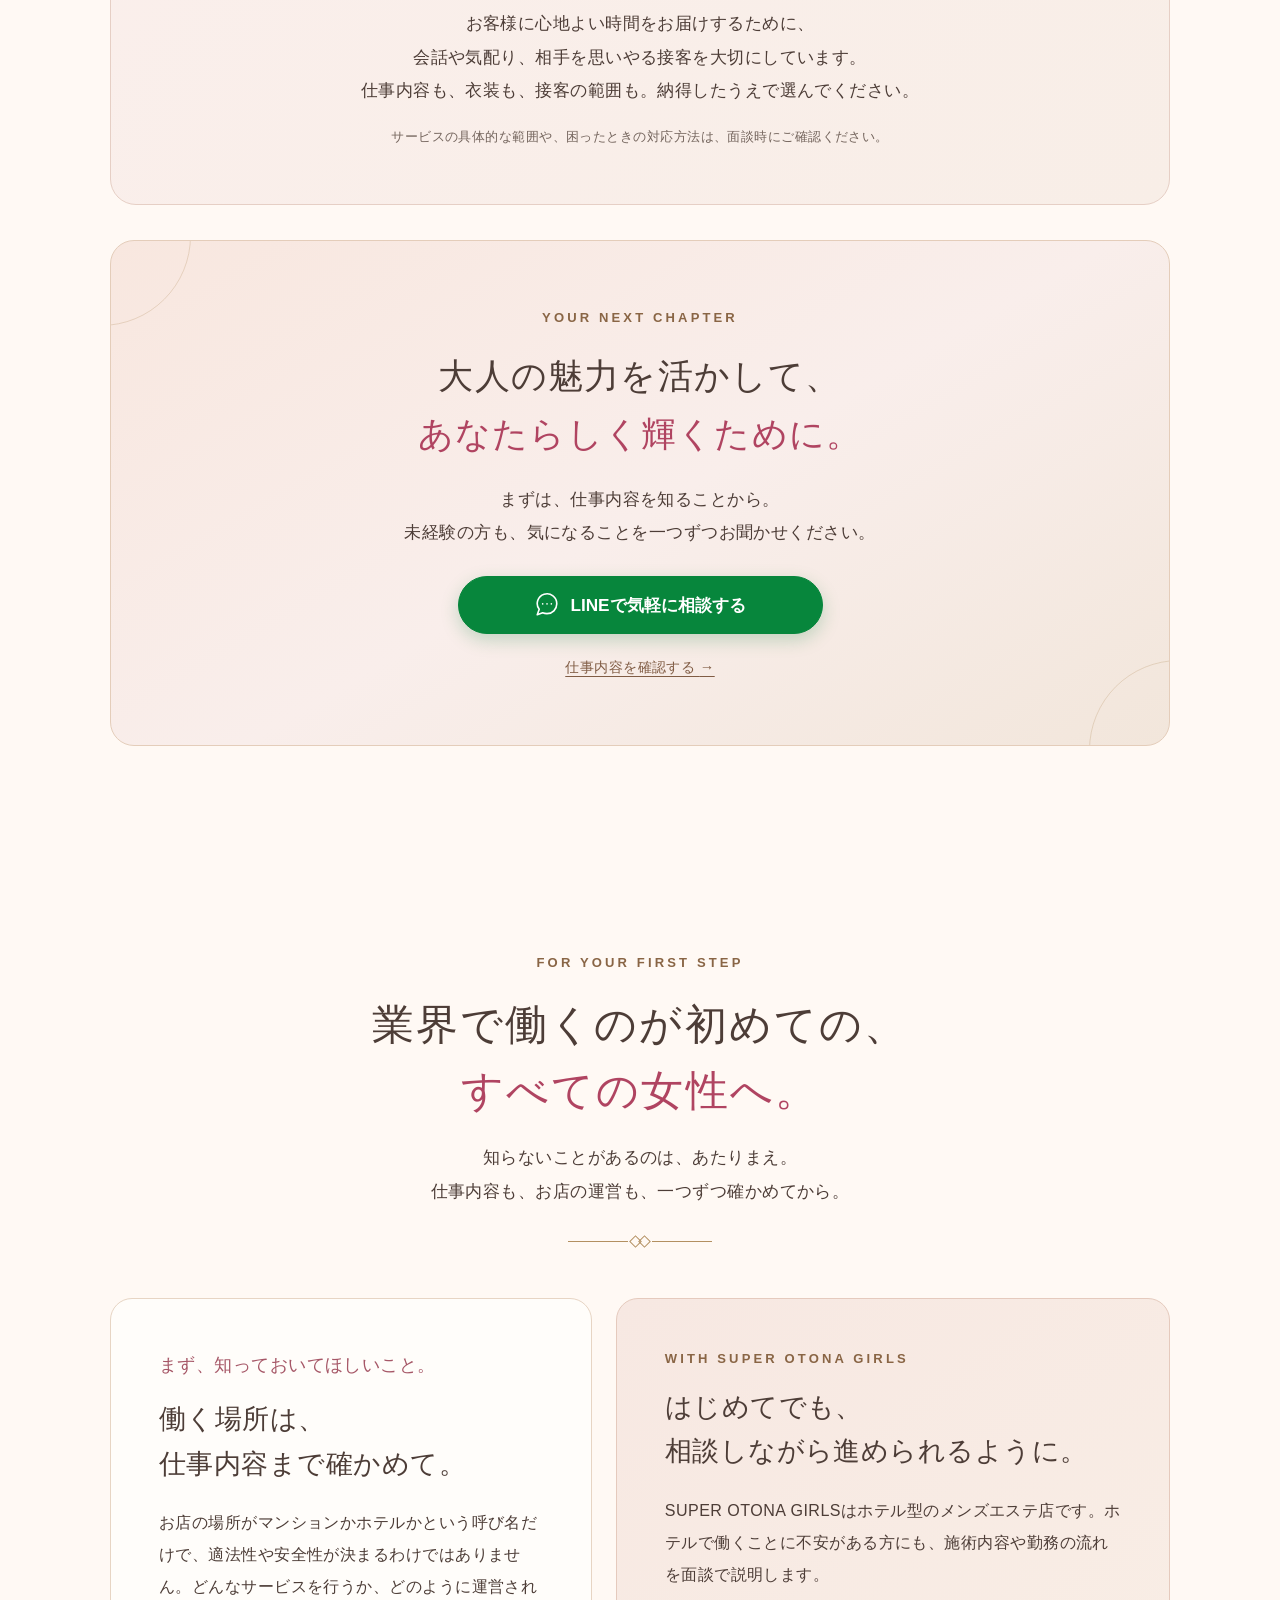
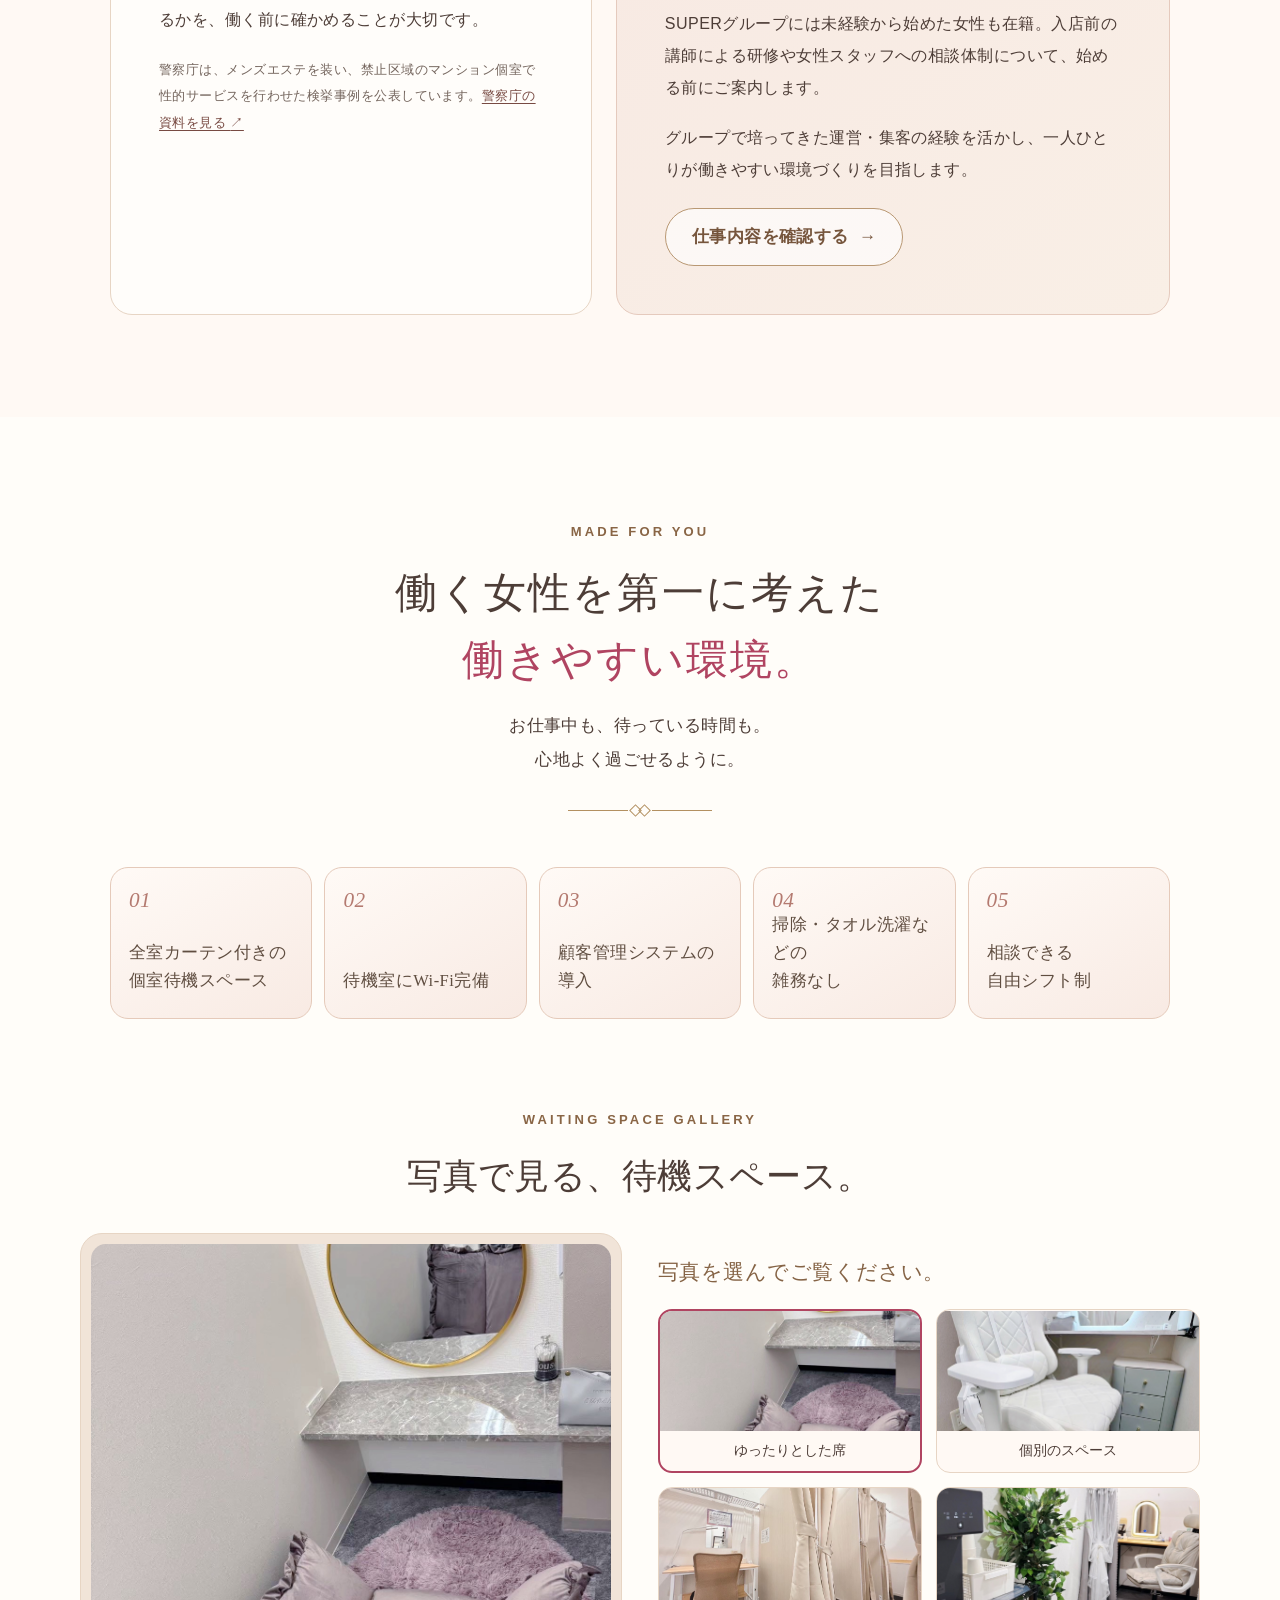
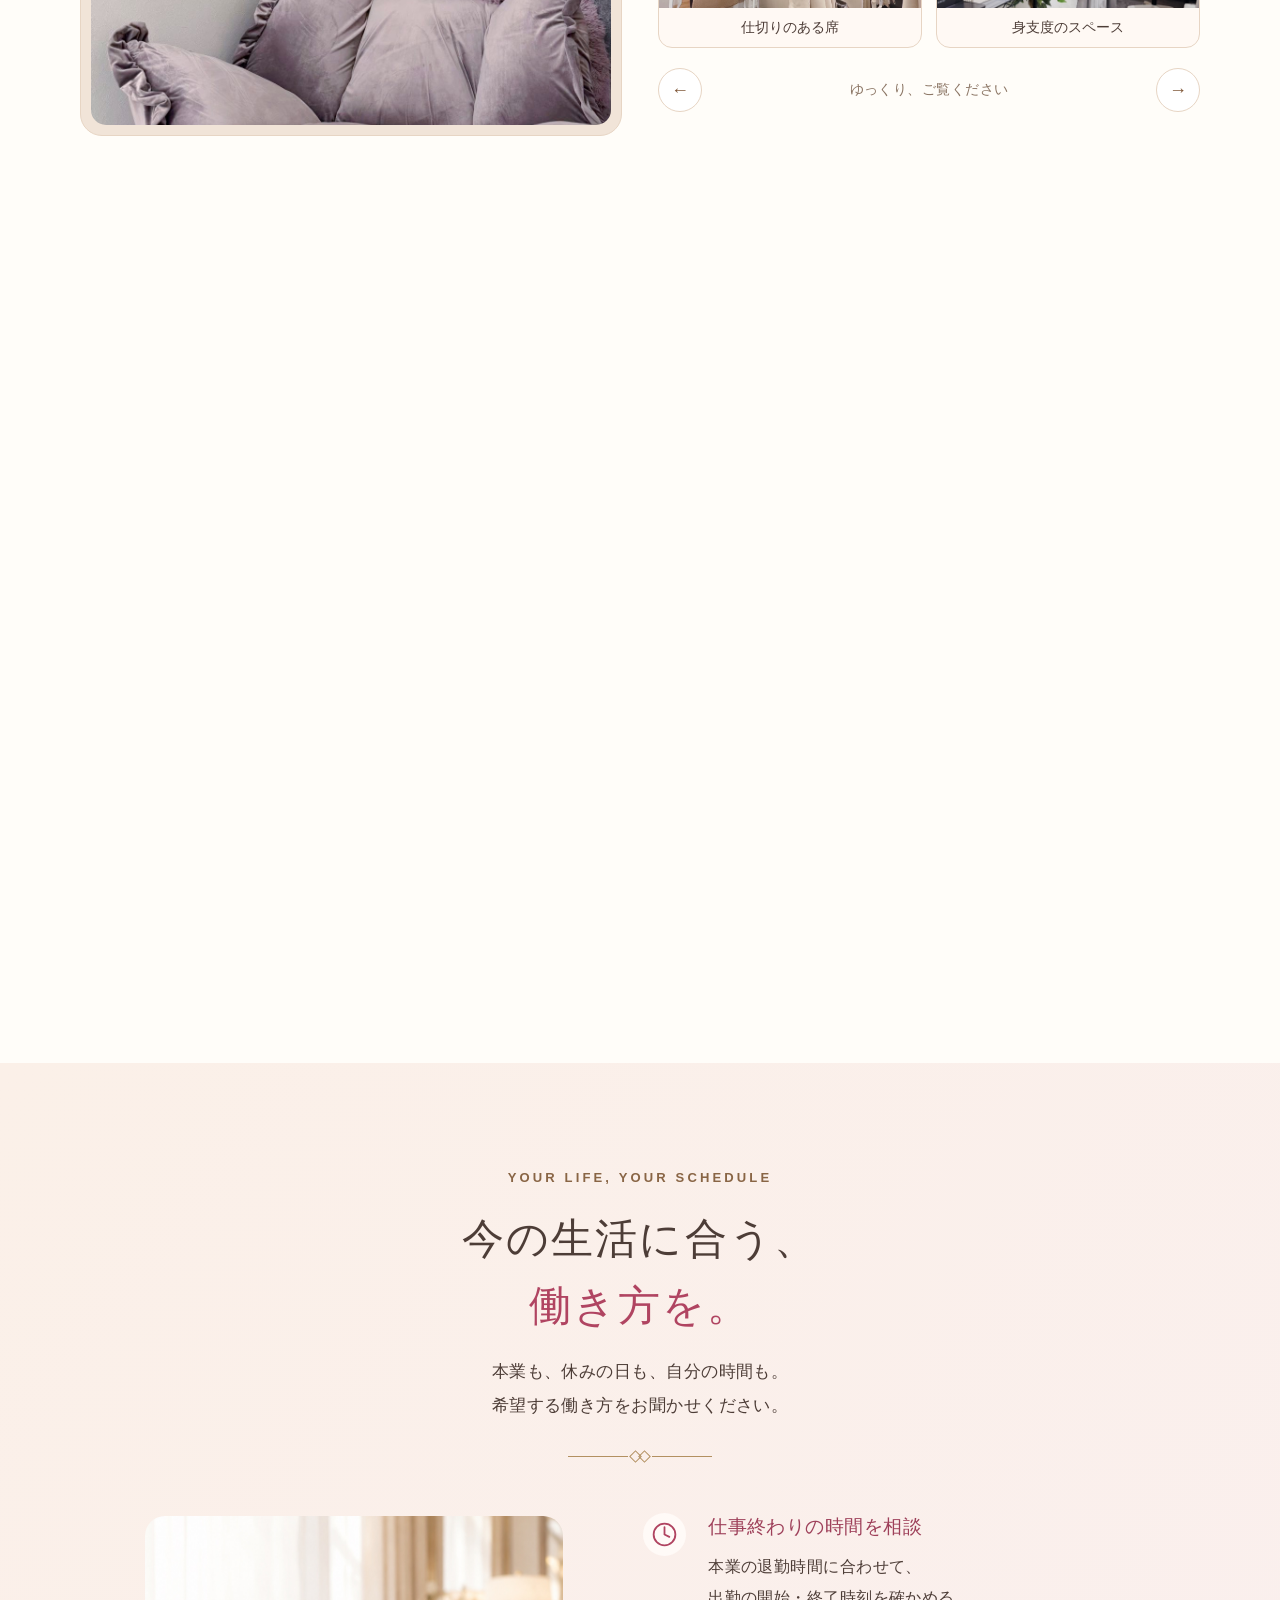
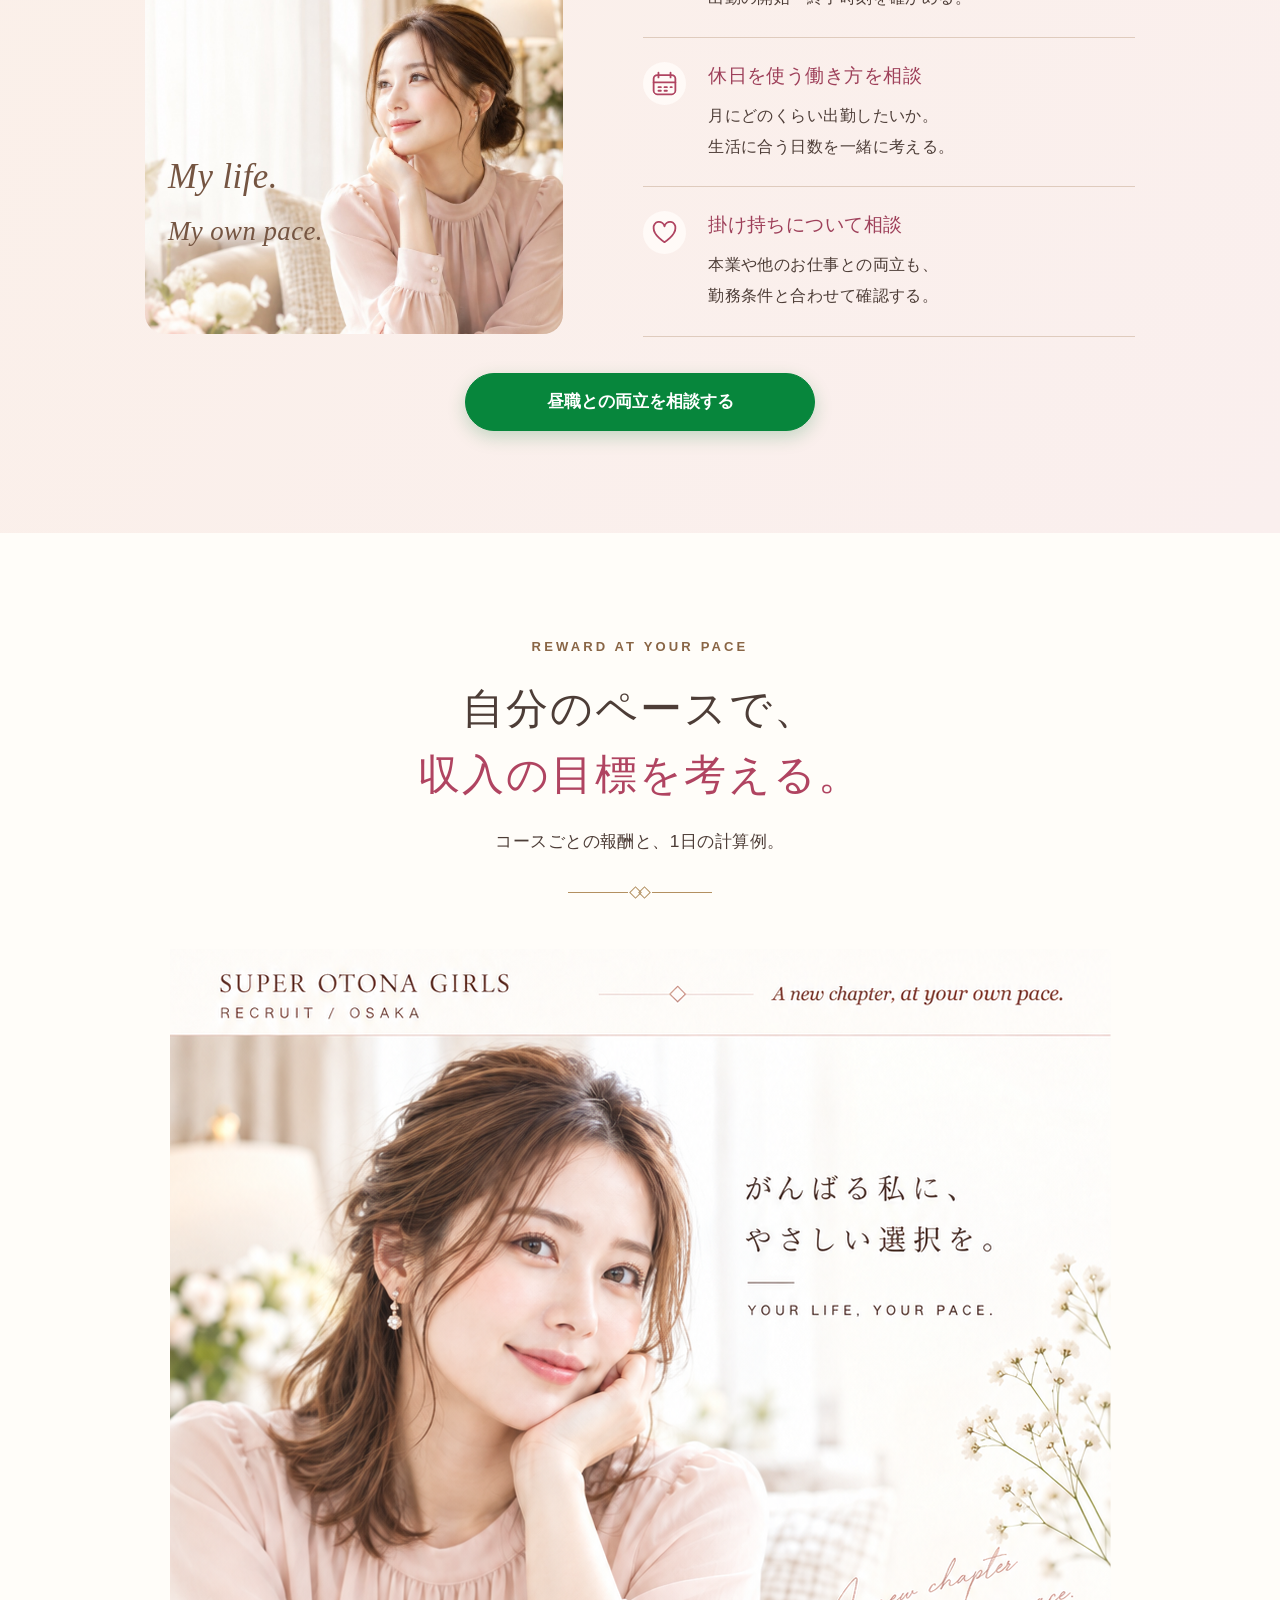
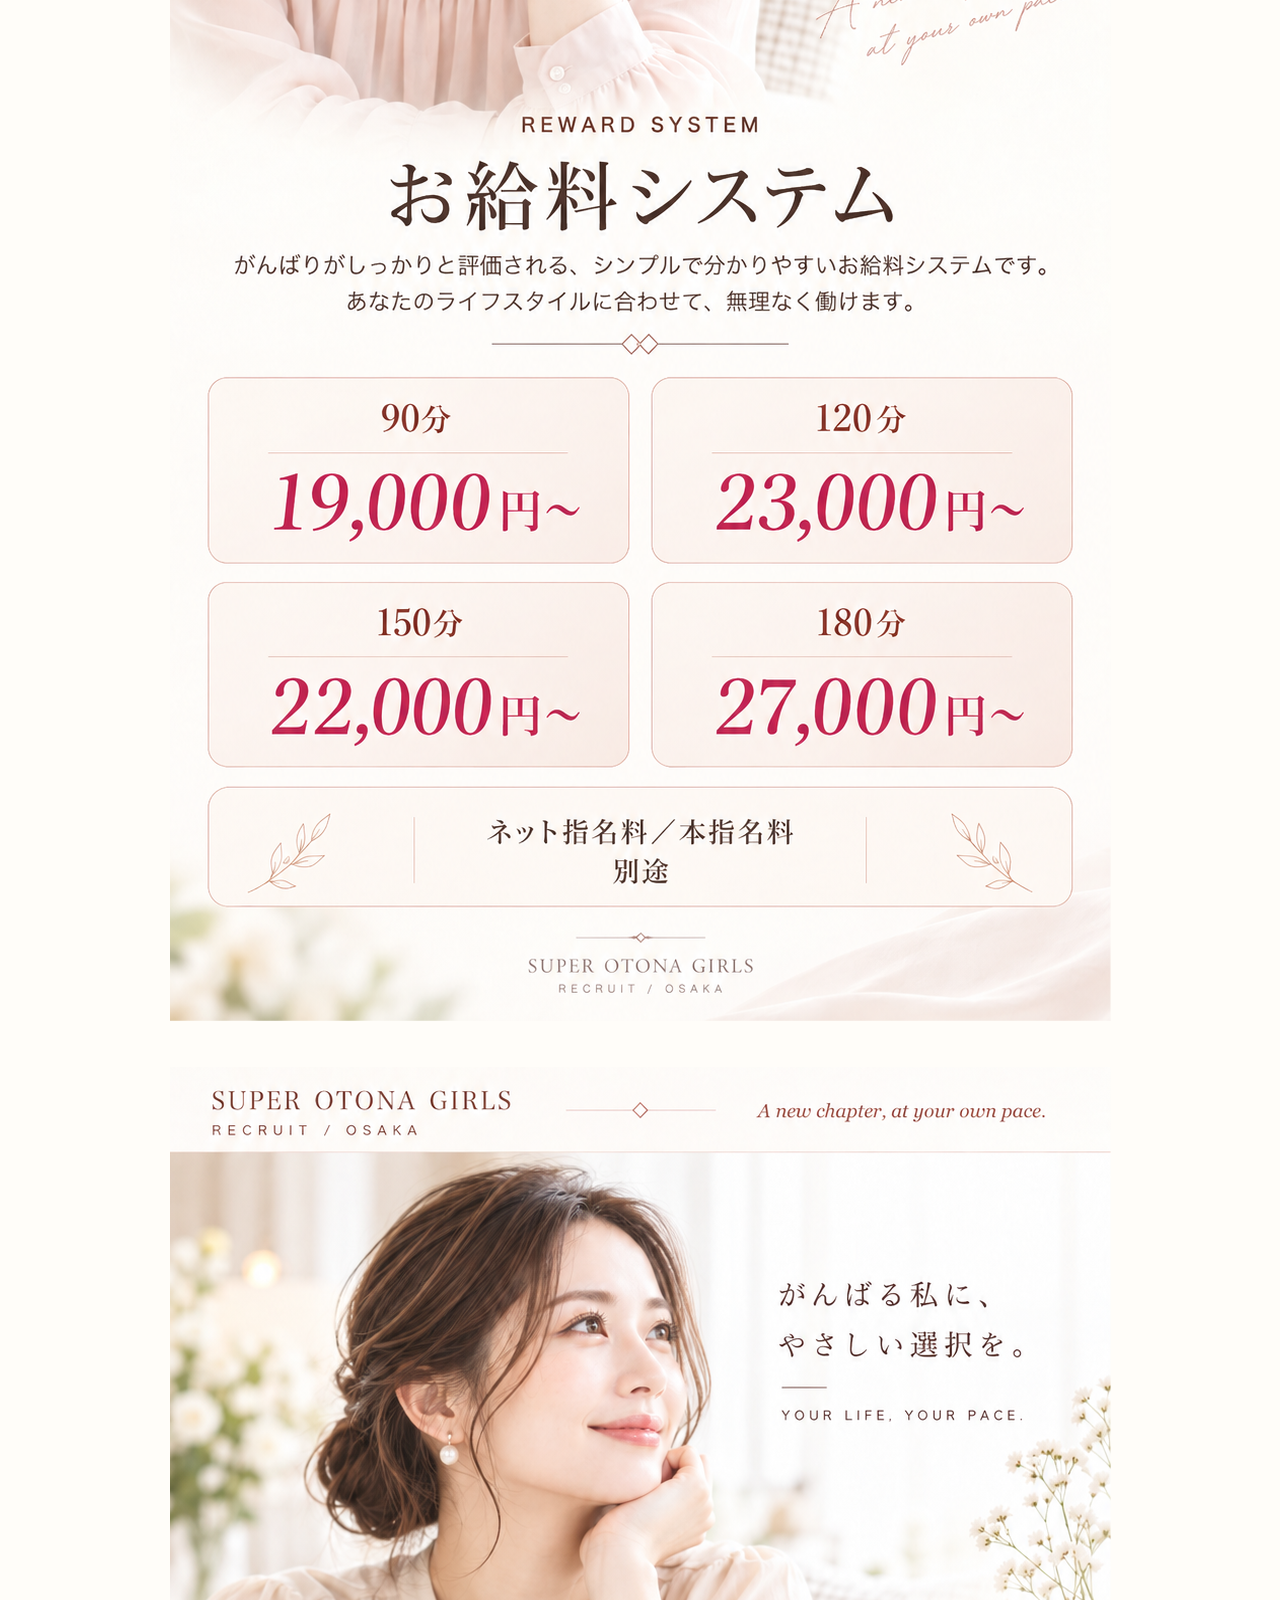
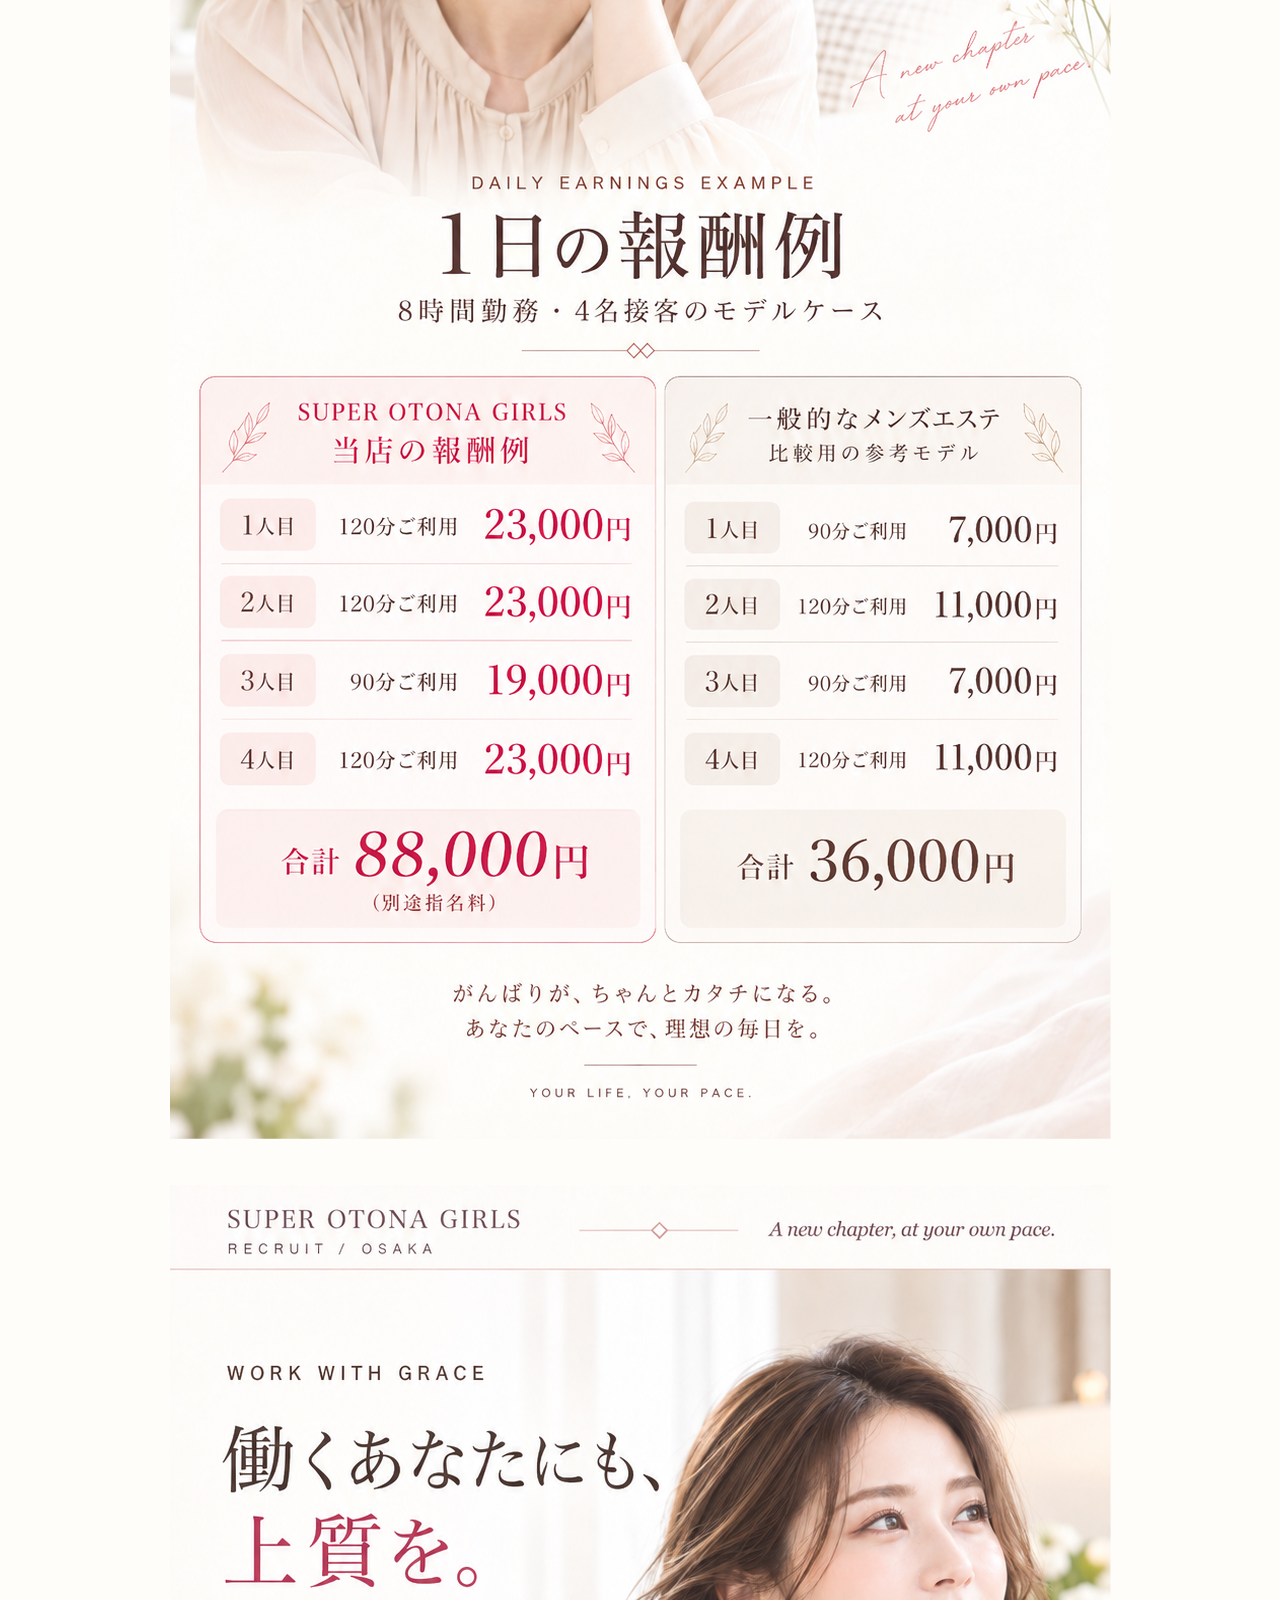
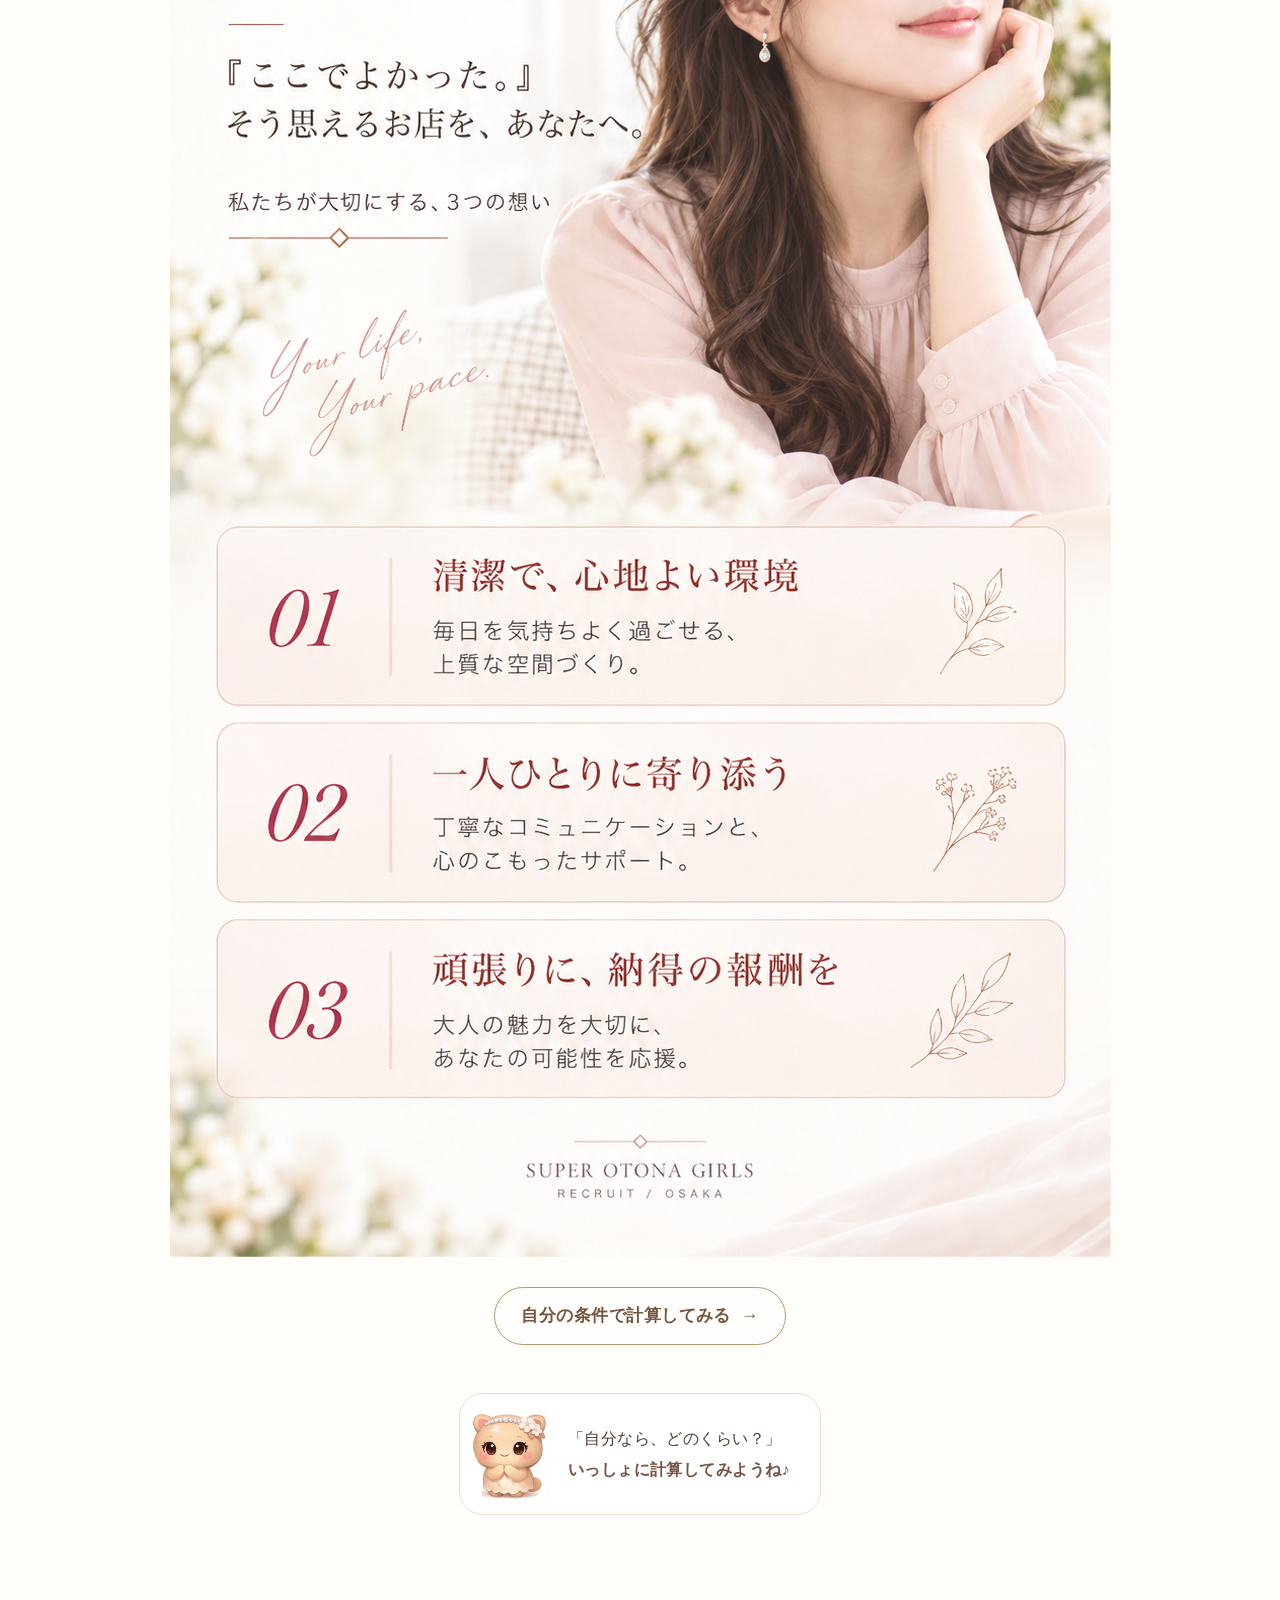
==== commit 716f9132: "求人サイト全ページに動きの演出を追加 - motion-plus.css / motion-plus.js を新規追加（全ページ共通） - 経験者TOP・未経験・スタッフ紹介・報酬シミュレーターに読み" ====
--- a/beginner.html
+++ b/beginner.html
@@ -7,7 +7,8 @@
   <link rel="icon" href="favicon.svg" type="image/svg+xml">
   <link rel="stylesheet" href="tokens.css"><link rel="stylesheet" href="base.css"><link rel="stylesheet" href="components.css?v=2"><link rel="stylesheet" href="pages.css?v=20"><link rel="stylesheet" href="beginner.css?v=8"><link rel="stylesheet" href="beginner-service.css?v=1"><link rel="stylesheet" href="floral-atmosphere.css?v=3"><link rel="stylesheet" href="mobile-menu.css?v=2"><link rel="stylesheet" href="line-cta.css?v=2">
   <link rel="stylesheet" href="body-type-plus-2.css?v=1">
-  <script defer src="config.js"></script><script defer src="main.js?v=4"></script><script defer src="animations.js"></script><script defer src="petals.js?v=1"></script>
+  <link rel="stylesheet" href="motion-plus.css?v=2">
+  <script defer src="config.js"></script><script defer src="main.js?v=4"></script><script defer src="animations.js"></script><script defer src="petals.js?v=1"></script><script defer src="motion-plus.js?v=2"></script>
 </head>
 <body data-page="beginner">
   <svg class="b-symbols" xmlns="http://www.w3.org/2000/svg" aria-hidden="true"><defs>
--- a/motion-plus.css
+++ b/motion-plus.css
@@ -0,0 +1,350 @@
+/* =========================================================
+   motion-plus.css
+   求人サイト全ページ共通の「動き」と仕上げのレイヤー。
+   文面・金額・写真・構成は変えず、演出だけを足す。
+   ・JSが <html> に .mp を付けたときだけ有効（JSなし・?design=1 では従来どおり）
+   ・端末で「視差効果を減らす」設定の人には動きを出さない
+   ========================================================= */
+
+:root {
+  --mp-gold: #c2a46d;
+  --mp-gold-light: #f3dfb0;
+  --mp-gold-deep: #9a672e;
+  --mp-ease: cubic-bezier(.2, .7, .2, 1);
+  --mp-ease-wipe: cubic-bezier(.77, 0, .18, 1);
+}
+
+/* ---------- 1. 読み進み具合を示す金のライン ---------- */
+.mp-progress {
+  position: fixed;
+  z-index: 60;
+  top: 0;
+  left: 0;
+  width: 100%;
+  height: 2px;
+  pointer-events: none;
+  background: linear-gradient(90deg, #b88a4a, #f3dfb0 45%, #c2a46d 70%, #9a672e);
+  box-shadow: 0 0 8px rgba(214, 178, 110, .55);
+  transform: scaleX(var(--mp-progress, 0));
+  transform-origin: left center;
+  will-change: transform;
+}
+
+/* ---------- 2. ヘッダー ---------- */
+.mp .site-header { transition: box-shadow .4s ease; }
+.mp .site-header.mp-scrolled {
+  box-shadow: 0 10px 30px rgba(74, 52, 28, .10), 0 1px 0 rgba(194, 164, 109, .35);
+}
+
+/* 経験者TOPの金ロゴにゆっくり光が流れる */
+.mp body[data-page="experienced"] .site-header .brand__wordmark {
+  background-image:
+    linear-gradient(180deg, #745021 0%, #c48d45 13%, #fff0bf 30%, #9e642a 45%, #e9c879 59%, #7b4f20 79%, #ba8743 100%),
+    linear-gradient(100deg, transparent 40%, rgba(255, 250, 230, .95) 50%, transparent 60%);
+  background-size: 100% 100%, 260% 100%;
+  background-blend-mode: screen;
+  background-repeat: no-repeat;
+  background-position: 0 0, 160% 0;
+  -webkit-background-clip: text;
+  background-clip: text;
+  animation: mp-wordmark-sheen 7s ease-in-out 1.6s infinite;
+}
+@keyframes mp-wordmark-sheen {
+  0%, 62% { background-position: 0 0, 160% 0; }
+  100% { background-position: 0 0, -60% 0; }
+}
+
+/* ---------- 3. 最初の画面 ---------- */
+/* 写真：ゆっくり寄ってくる＋スクロールでわずかに奥行き */
+.mp .mp-hero-img {
+  scale: 1.06;
+  translate: 0 var(--mp-hero-shift, 0px);
+  animation: mp-hero-zoom 3.2s var(--mp-ease) both;
+  will-change: scale, translate;
+}
+@keyframes mp-hero-zoom {
+  from { scale: 1.16; opacity: .2; filter: saturate(.7) brightness(1.08); }
+  to { scale: 1.06; opacity: 1; filter: none; }
+}
+
+/* 光の流れときらめきを載せる層 */
+.mp-hero-layer {
+  position: absolute;
+  inset: 0;
+  overflow: hidden;
+  pointer-events: none;
+}
+.mp .mp-has-layer { position: relative; overflow: hidden; }
+.mp .mp-has-layer > :not(.mp-hero-layer) { position: relative; }
+
+.mp-sweep {
+  position: absolute;
+  inset: -10% -60%;
+  background: linear-gradient(105deg, transparent 38%, rgba(255, 238, 205, .38) 48%, rgba(255, 250, 238, .55) 50%, rgba(255, 238, 205, .38) 52%, transparent 62%);
+  mix-blend-mode: soft-light;
+  translate: -70% 0;
+  animation: mp-light-sweep 9s ease-in-out 1.4s infinite;
+}
+@keyframes mp-light-sweep {
+  0% { translate: -70% 0; opacity: 0; }
+  6% { opacity: 1; }
+  32% { translate: 70% 0; opacity: 1; }
+  38%, 100% { translate: 70% 0; opacity: 0; }
+}
+
+.mp-sparkle {
+  position: absolute;
+  left: var(--x);
+  top: var(--y);
+  width: var(--s);
+  height: var(--s);
+  border-radius: 50%;
+  background: radial-gradient(circle, rgba(255, 248, 225, 1) 0%, rgba(246, 211, 147, .85) 35%, rgba(246, 211, 147, 0) 70%);
+  opacity: 0;
+  animation: mp-twinkle var(--d) ease-in-out var(--delay) infinite;
+}
+.mp-sparkle::before,
+.mp-sparkle::after {
+  content: "";
+  position: absolute;
+  left: 50%;
+  top: 50%;
+  width: 260%;
+  height: 1px;
+  background: linear-gradient(90deg, transparent, rgba(255, 246, 220, .9), transparent);
+  translate: -50% -50%;
+}
+.mp-sparkle::after { rotate: 90deg; }
+/* 明るい背景のページでは粒を少し濃い金に */
+.mp-has-layer .mp-sparkle { background: radial-gradient(circle, rgba(255, 246, 220, 1) 0%, rgba(214, 170, 96, .8) 40%, rgba(214, 170, 96, 0) 72%); }
+.mp-has-layer .mp-sparkle::before,
+.mp-has-layer .mp-sparkle::after { background: linear-gradient(90deg, transparent, rgba(201, 153, 82, .8), transparent); }
+@keyframes mp-twinkle {
+  0%, 100% { opacity: 0; scale: .4; }
+  50% { opacity: .95; scale: 1; }
+}
+
+/* 見出しは一文字ずつ、にじみから浮かび上がる（遅れ時間はJSが一文字ずつ指定） */
+.mp-char {
+  display: inline-block;
+  opacity: 0;
+  translate: 0 .45em;
+  filter: blur(8px);
+  animation: mp-char-in 1.1s var(--mp-ease) forwards;
+}
+@keyframes mp-char-in {
+  to { opacity: 1; translate: 0 0; filter: blur(0); }
+}
+
+/* 経験者TOP：「見合う報酬を。」の下に金の線 */
+.mp .mp-heading-line em { position: relative; display: inline-block; }
+.mp .mp-heading-line em::after {
+  content: "";
+  position: absolute;
+  left: 0;
+  right: 0;
+  bottom: -.08em;
+  height: 1px;
+  background: linear-gradient(90deg, transparent, currentColor 15%, currentColor 85%, transparent);
+  opacity: .7;
+  transform: scaleX(0);
+  transform-origin: left center;
+  animation: mp-underline 1.3s var(--mp-ease-wipe) var(--mp-heading-end, 1.7s) forwards;
+}
+@keyframes mp-underline { to { transform: scaleX(1); } }
+
+/* 見出しの前後の要素を順番に */
+.mp .mp-rise { animation: mp-rise 1.1s var(--mp-ease) var(--mp-rise-delay, 0s) both; }
+@keyframes mp-rise {
+  from { opacity: 0; translate: 0 22px; filter: blur(6px); }
+  to { opacity: 1; translate: 0 0; filter: blur(0); }
+}
+
+/* 経験者TOPの報酬カード：金の縁がゆっくり巡る */
+.mp .top-a-hero__reward { position: relative; isolation: isolate; }
+.mp .top-a-hero__reward::before {
+  content: "";
+  position: absolute;
+  z-index: -1;
+  inset: -1px;
+  border-radius: inherit;
+  padding: 1px;
+  background: conic-gradient(from var(--mp-angle, 0deg), rgba(194, 164, 109, 0) 0deg, rgba(243, 223, 176, .95) 60deg, rgba(194, 164, 109, 0) 140deg, rgba(194, 164, 109, 0) 360deg);
+  -webkit-mask: linear-gradient(#000 0 0) content-box, linear-gradient(#000 0 0);
+  -webkit-mask-composite: xor;
+  mask-composite: exclude;
+  animation: mp-border-spin 6s linear 2.6s infinite;
+  pointer-events: none;
+}
+@property --mp-angle { syntax: "<angle>"; inherits: false; initial-value: 0deg; }
+@keyframes mp-border-spin { to { --mp-angle: 360deg; } }
+
+/* 金額のカウントアップ中に横幅が揺れないように */
+.mp-count { display: inline-block; text-align: right; font-variant-numeric: tabular-nums; }
+
+/* ---------- 4. スクロールで現れる要素を、より滑らかに ---------- */
+.js-motion.mp .reveal {
+  filter: blur(6px);
+  transform: translateY(34px);
+  transition:
+    opacity 1s var(--mp-ease),
+    transform 1.1s var(--mp-ease),
+    filter 1s var(--mp-ease);
+}
+.js-motion.mp .reveal.is-visible { filter: none; transform: none; }
+.js-motion.mp .reveal[data-delay="1"] { transition-delay: .12s; }
+.js-motion.mp .reveal[data-delay="2"] { transition-delay: .24s; }
+
+/* 写真は幕が開くように左から現れる */
+.mp .mp-wipe {
+  clip-path: inset(0 100% 0 0);
+  scale: 1.08;
+  transition:
+    clip-path 1.35s var(--mp-ease-wipe) calc(.15s + var(--i, 0) * 120ms),
+    scale 2s var(--mp-ease) calc(.15s + var(--i, 0) * 120ms),
+    opacity .22s ease;
+}
+.mp .mp-wipe.mp-in { clip-path: inset(0 0 0 0); scale: 1; }
+
+/* 箇条書き・文章は一つずつ */
+.mp .mp-stagger {
+  opacity: 0;
+  translate: -10px 0;
+  transition: opacity .7s var(--mp-ease), translate .8s var(--mp-ease);
+  transition-delay: calc(.3s + var(--i, 0) * 90ms);
+}
+.mp .mp-in > .mp-stagger { opacity: 1; translate: 0 0; }
+
+/* 金の飾り線は中心から左右に伸びる */
+.mp .mp-draw {
+  clip-path: inset(0 50% 0 50%);
+  transition: clip-path 1.4s var(--mp-ease-wipe) .25s;
+}
+.mp .mp-draw.is-drawn { clip-path: inset(0 0 0 0); }
+
+/* ---------- 5. ホバー（マウス操作の端末のみ） ---------- */
+@media (hover: hover) and (pointer: fine) {
+  .mp :is(.top-a-promise__item, .e-team-card, .e-help-support-item, .top-hero-jump__button, .ev-wishes li, .e-reward-piece, .waiting-photo-grid figure, .simulation-case, .b-support-item, .b-case, .b-reward-poster, .staff-profile, .gallery-thumb) {
+    transition: translate .45s var(--mp-ease), box-shadow .45s var(--mp-ease), border-color .45s ease, background-color .45s ease;
+  }
+  /* スクロールで現れる要素は、現れる動きとホバーの動きを両立させる */
+  .js-motion.mp .reveal:is(.top-a-promise__item, .e-team-card, .e-help-support-item, .ev-wishes li, .e-reward-piece, .waiting-photo-grid figure, .simulation-case, .b-support-item, .b-case, .staff-profile) {
+    transition:
+      opacity 1s var(--mp-ease),
+      transform 1.1s var(--mp-ease),
+      filter 1s var(--mp-ease),
+      translate .45s var(--mp-ease),
+      box-shadow .45s var(--mp-ease),
+      border-color .45s ease,
+      background-color .45s ease;
+  }
+
+  .mp :is(.top-a-promise__item, .e-team-card, .e-help-support-item, .top-hero-jump__button, .ev-wishes li, .e-reward-piece, .waiting-photo-grid figure, .b-reward-poster):hover {
+    translate: 0 -6px;
+    box-shadow: 0 22px 44px rgba(110, 78, 38, .16), 0 0 0 1px rgba(194, 164, 109, .45);
+  }
+  .mp .b-support-item:hover { translate: 0 -6px; box-shadow: 0 20px 40px rgba(125, 73, 68, .14); }
+  .mp :is(.simulation-case, .b-case, .staff-profile):hover { translate: 0 -4px; }
+  .mp .gallery-thumb:hover { translate: 0 -3px; }
+
+  /* カード内の写真はゆっくり寄る */
+  .mp :is(.top-a-promise__photo, .simulation-case__photo, .e-help-support-photo, .b-case-photo, .b-support-photo) img,
+  .mp .waiting-photo-grid figure img {
+    transition:
+      scale 1.2s var(--mp-ease),
+      clip-path 1.35s var(--mp-ease-wipe) calc(.15s + var(--i, 0) * 120ms),
+      transform .6s ease;
+  }
+  .mp .top-a-promise__item:hover .top-a-promise__photo img,
+  .mp .waiting-photo-grid figure:hover img,
+  .mp .simulation-case:hover .simulation-case__photo img,
+  .mp .b-case:hover .b-case-photo img,
+  .mp :is(.e-help-support-photo, .b-support-photo):hover img { scale: 1.05; }
+
+  /* 矢印が少し進む */
+  .mp :is(.e-help-support-arrow, .b-support-arrow, .top-a-promise__cta > span, .e-team-card__more > span) { display: inline-block; transition: translate .4s var(--mp-ease); }
+  .mp .e-help-support-item:hover .e-help-support-arrow,
+  .mp .b-support-item:hover .b-support-arrow { translate: 3px 3px; }
+  .mp .top-a-promise__item:hover .top-a-promise__cta > span { translate: 3px -3px; }
+  .mp .e-team-card:hover .e-team-card__more > span { translate: 4px 0; }
+}
+
+/* ---------- 6. ボタンに光が走る ---------- */
+.mp .button { position: relative; overflow: hidden; isolation: isolate; }
+.mp .button::after {
+  content: "";
+  position: absolute;
+  z-index: -1;
+  top: 0;
+  bottom: 0;
+  left: -75%;
+  width: 50%;
+  background: linear-gradient(100deg, transparent, rgba(255, 255, 255, .45), transparent);
+  transform: skewX(-20deg);
+  pointer-events: none;
+}
+.mp .button:hover::after { animation: mp-button-shine .9s ease; }
+@keyframes mp-button-shine { to { translate: 400% 0; } }
+
+/* LINE相談ボタンは数秒おきに自然に光る */
+.mp .button[data-line]::after { animation: mp-line-shine-loop 5s ease 3s infinite; }
+@keyframes mp-line-shine-loop { 0%, 78% { translate: 0 0; } 100% { translate: 400% 0; } }
+
+/* スマホ下部の固定LINEボタンは、光の代わりにやさしい波紋で気づかせる */
+.mp .mobile-cta .button[data-line] { overflow: visible; }
+.mp .mobile-cta .button[data-line]::after { display: none; }
+.mp .mobile-cta .button[data-line]::before {
+  content: "";
+  position: absolute;
+  inset: 0;
+  border-radius: inherit;
+  animation: mp-pulse 2.8s ease-out 2.5s infinite;
+  pointer-events: none;
+}
+@keyframes mp-pulse {
+  0% { box-shadow: 0 0 0 0 rgba(7, 134, 60, .45); }
+  70%, 100% { box-shadow: 0 0 0 12px rgba(7, 134, 60, 0); }
+}
+
+/* ---------- 7. オトちゃんがふわふわ ---------- */
+.mp .e-help-mascot img,
+.mp .b-mascot { animation: mp-float 4.6s ease-in-out infinite; transform-origin: 50% 90%; }
+.mp .e-help-guide:hover .e-help-mascot img,
+.mp .b-guide:hover .b-mascot { animation: mp-wave .9s ease-in-out 1, mp-float 4.6s ease-in-out .9s infinite; }
+@keyframes mp-float {
+  0%, 100% { translate: 0 0; rotate: 0deg; }
+  50% { translate: 0 -8px; rotate: -1.5deg; }
+}
+@keyframes mp-wave {
+  0%, 100% { rotate: 0deg; }
+  25% { rotate: -5deg; }
+  60% { rotate: 4deg; }
+}
+
+/* ---------- 8. よくある質問の開閉 ---------- */
+.mp .faq-list details > div { animation: mp-faq-open .45s var(--mp-ease); }
+@keyframes mp-faq-open {
+  from { opacity: 0; translate: 0 -8px; filter: blur(3px); }
+  to { opacity: 1; translate: 0 0; filter: blur(0); }
+}
+.mp .faq-list summary { transition: color .3s ease; }
+.mp .faq-list summary:hover { color: var(--mp-gold-deep); }
+
+/* ---------- 9. 報酬シミュレーター ---------- */
+.mp .sim-result { transition: box-shadow .8s var(--mp-ease); }
+.mp .sim-result.mp-bump {
+  box-shadow: 0 0 0 1px rgba(243, 223, 176, .7), 0 18px 50px rgba(194, 164, 109, .38);
+  transition-duration: .25s;
+}
+.mp .stepper button { transition: scale .15s ease, background-color .2s ease; }
+.mp .stepper button:active { scale: .9; }
+
+/* ---------- 動きを減らす設定・印刷では止める ---------- */
+@media (prefers-reduced-motion: reduce) {
+  .mp *, .mp *::before, .mp *::after { animation: none !important; }
+  .mp-char { opacity: 1; translate: none; filter: none; }
+  .mp-hero-layer { display: none; }
+}
+@media print {
+  .mp-progress, .mp-hero-layer { display: none; }
+}
